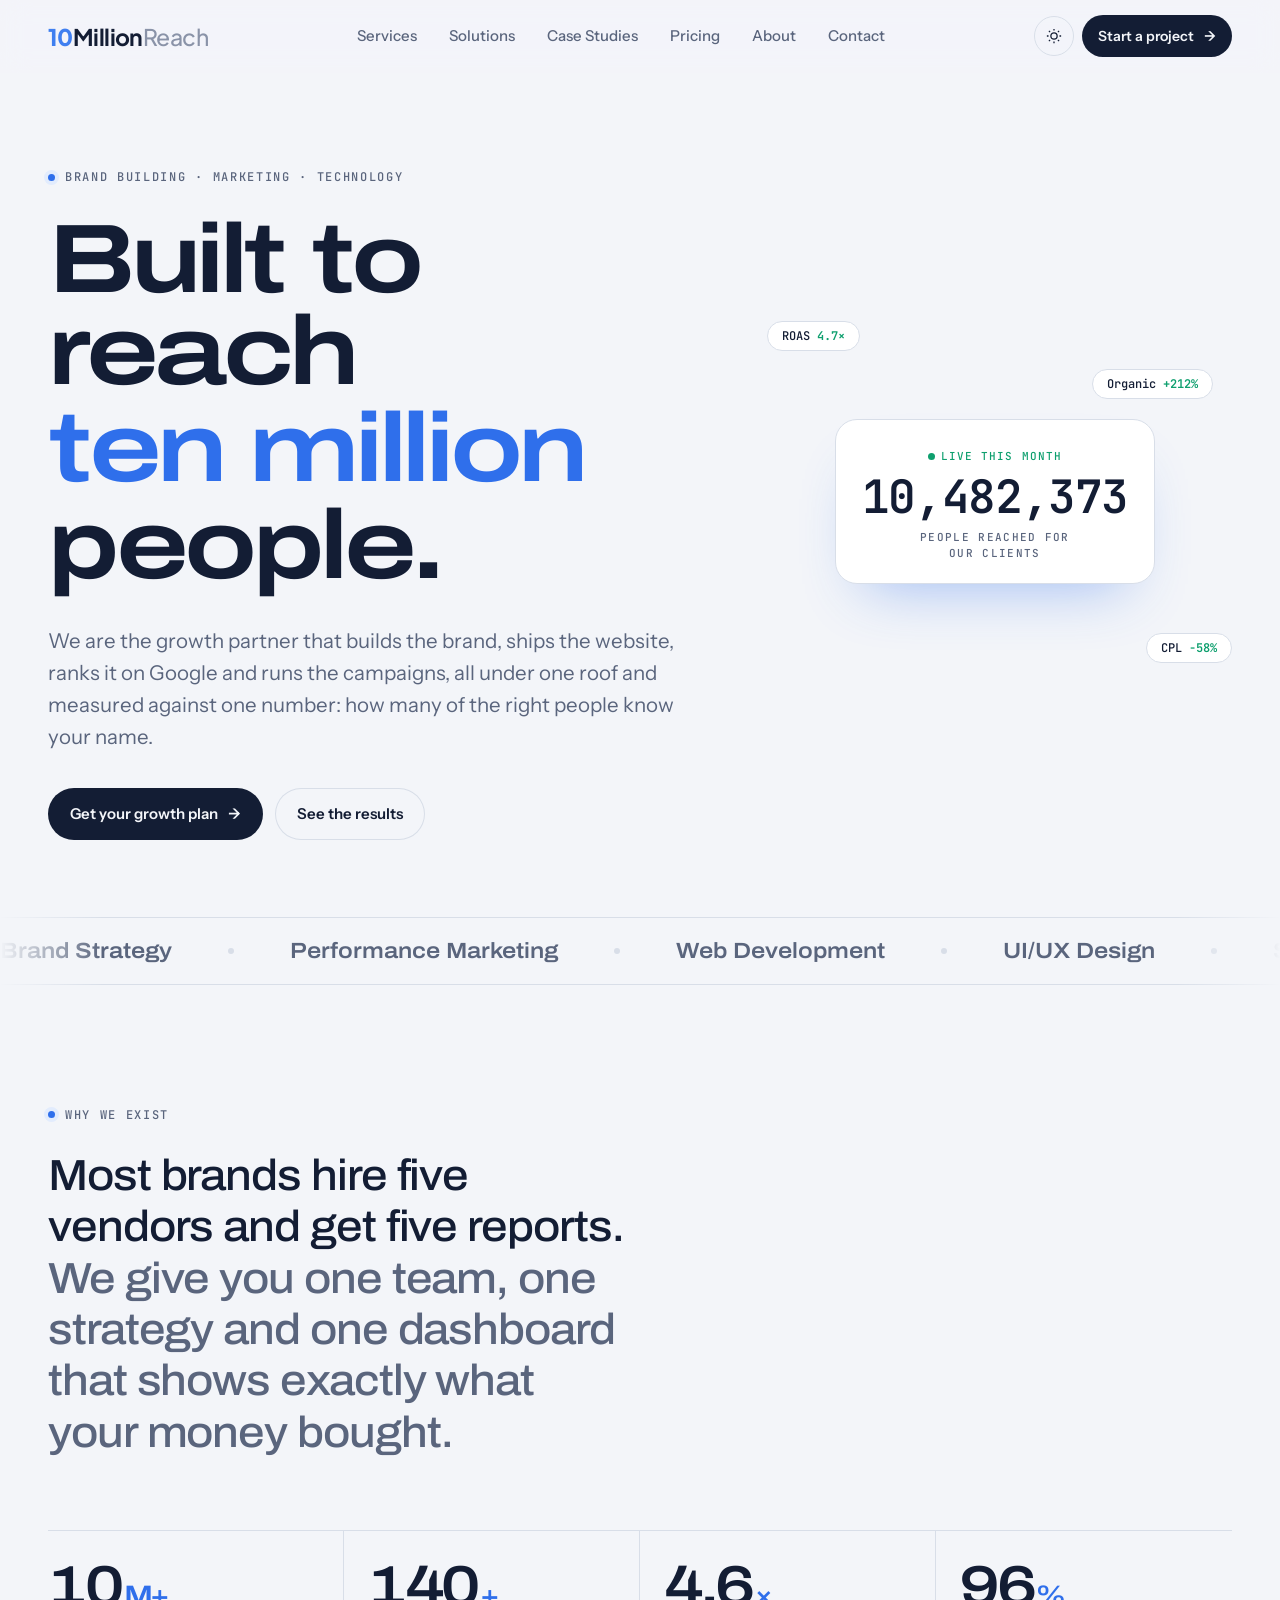
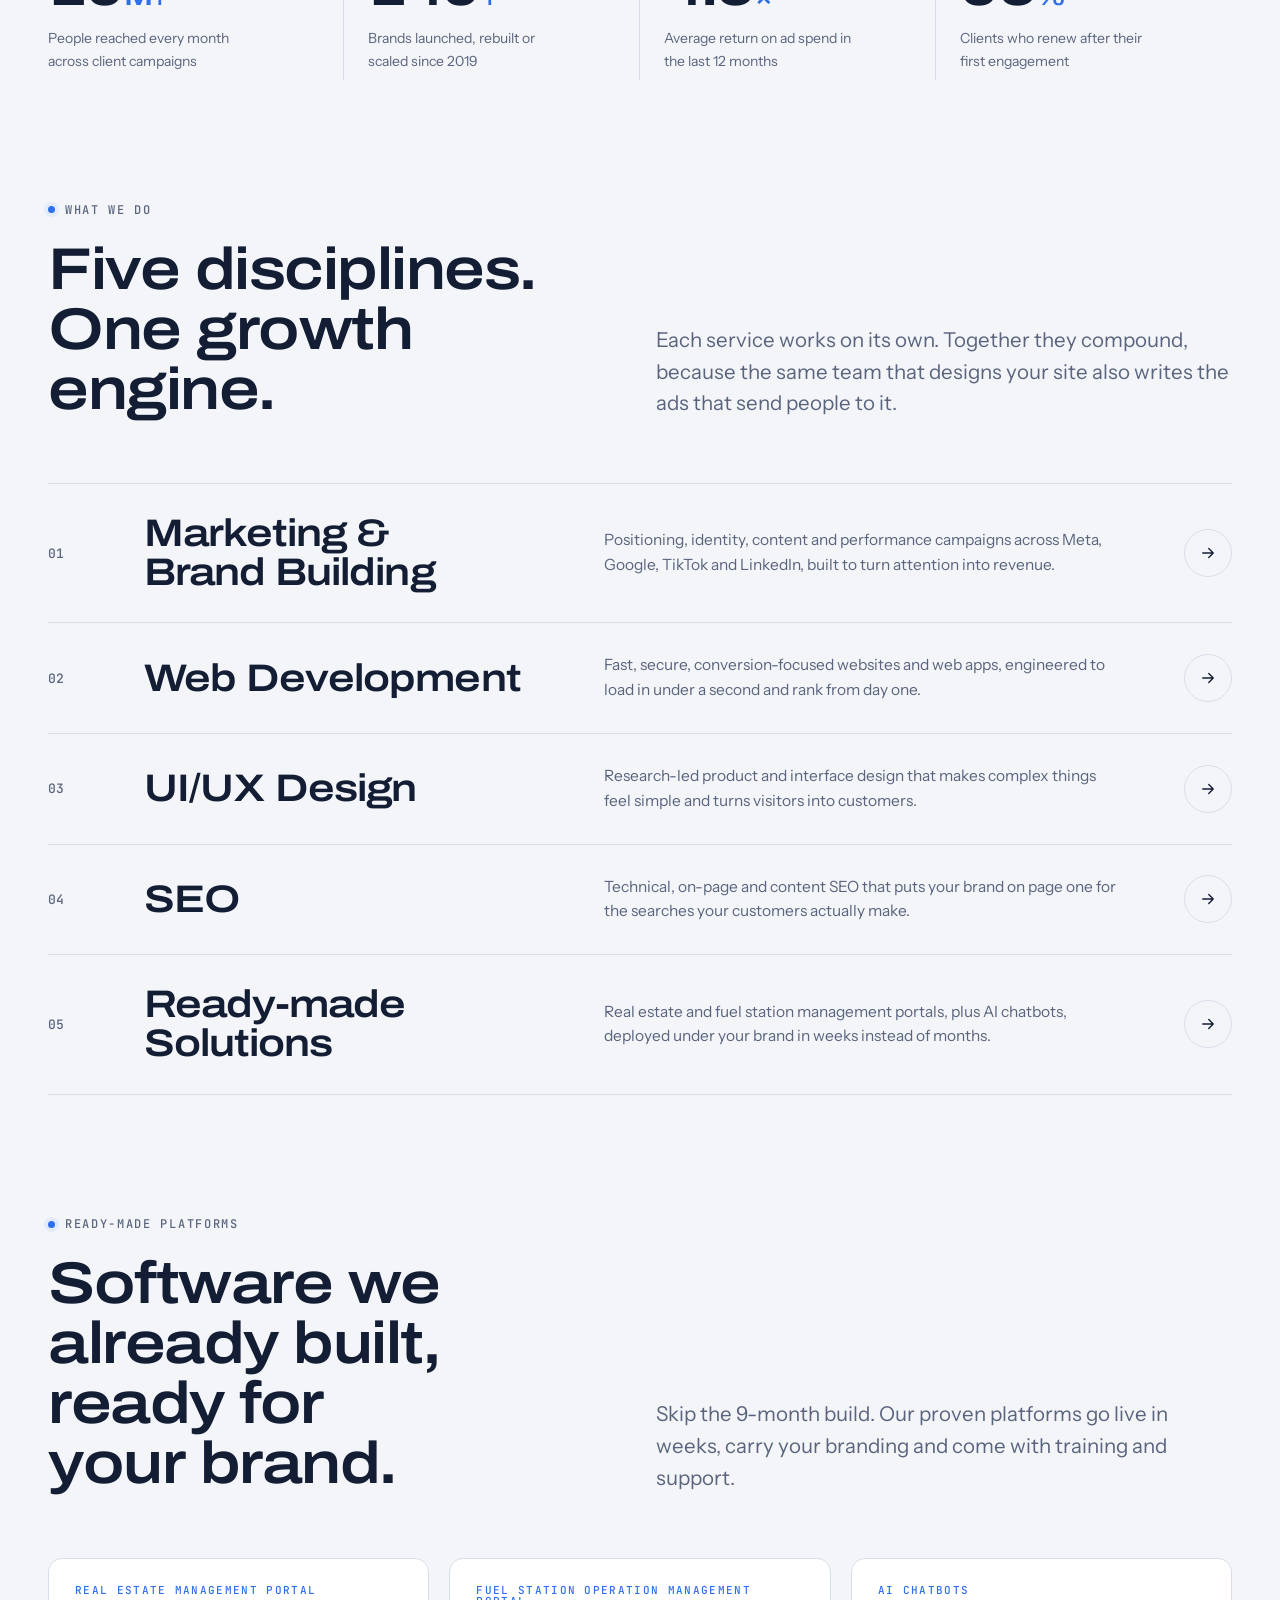
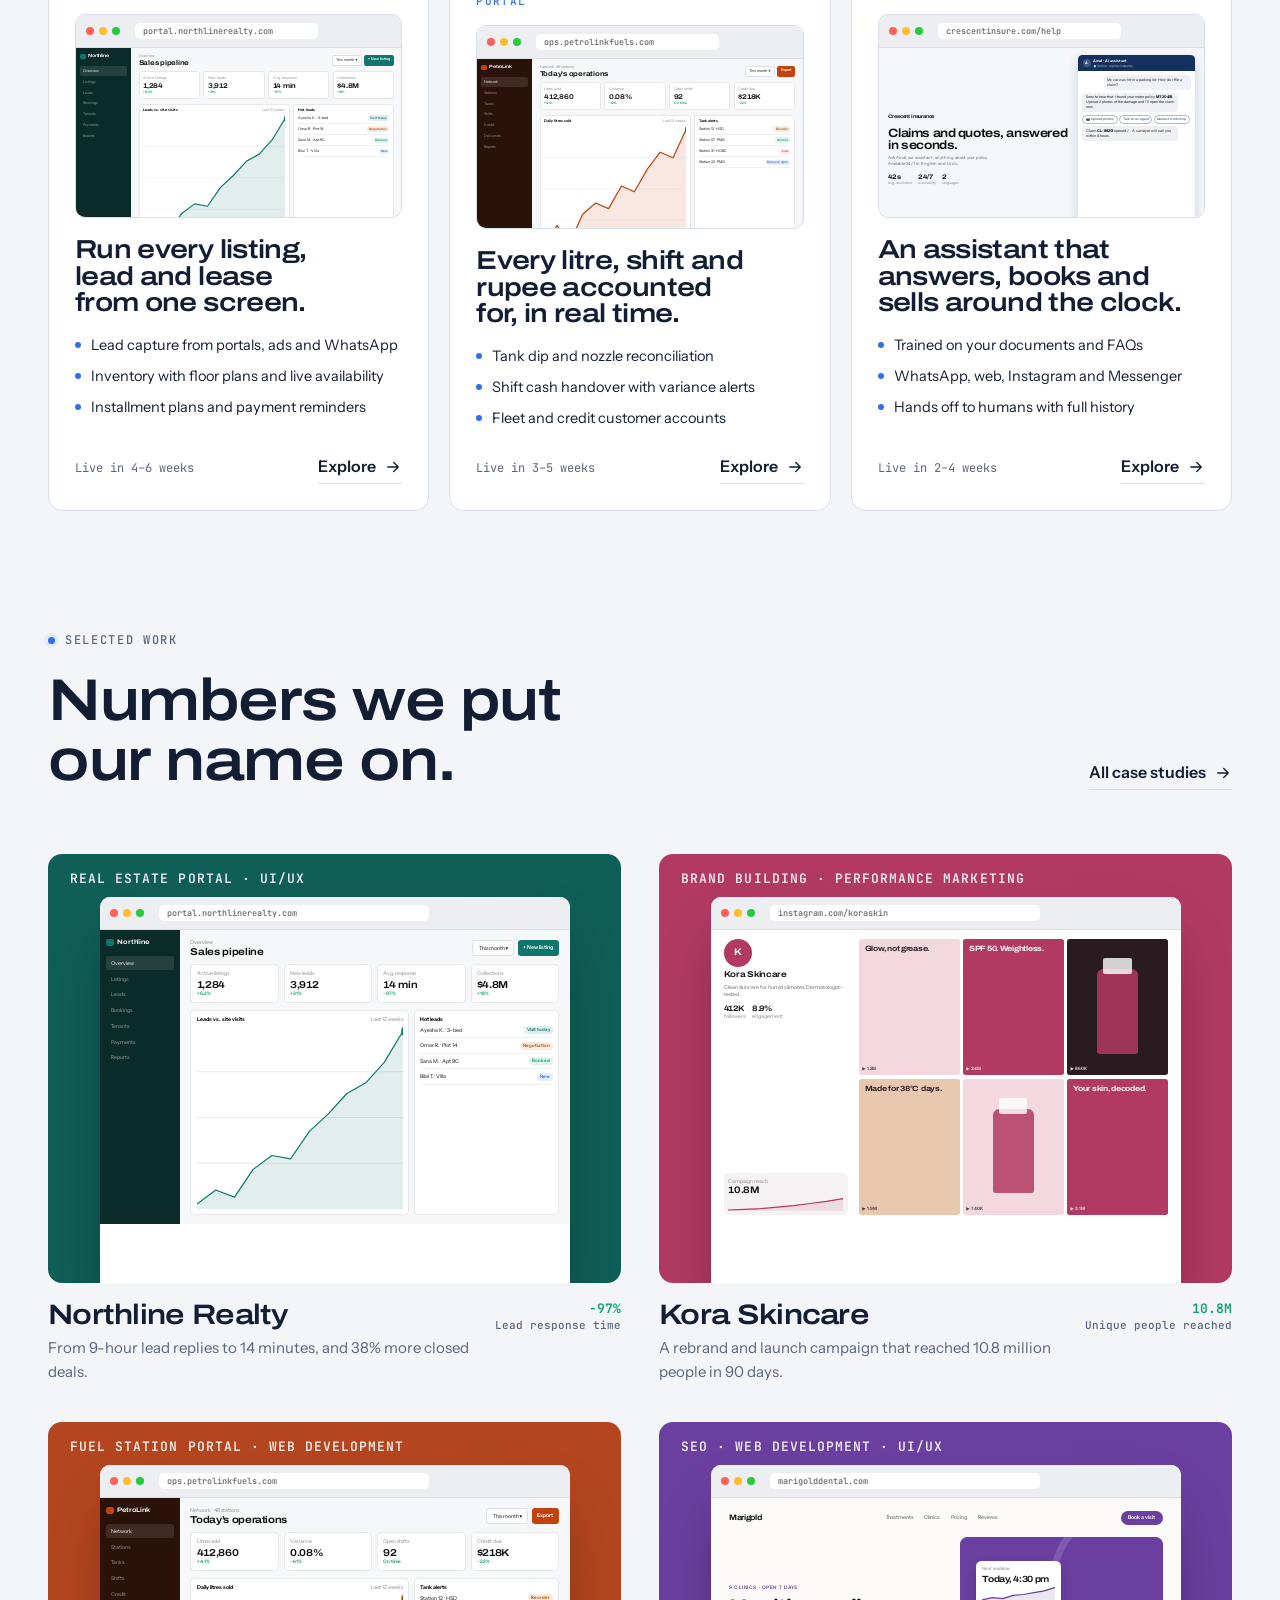
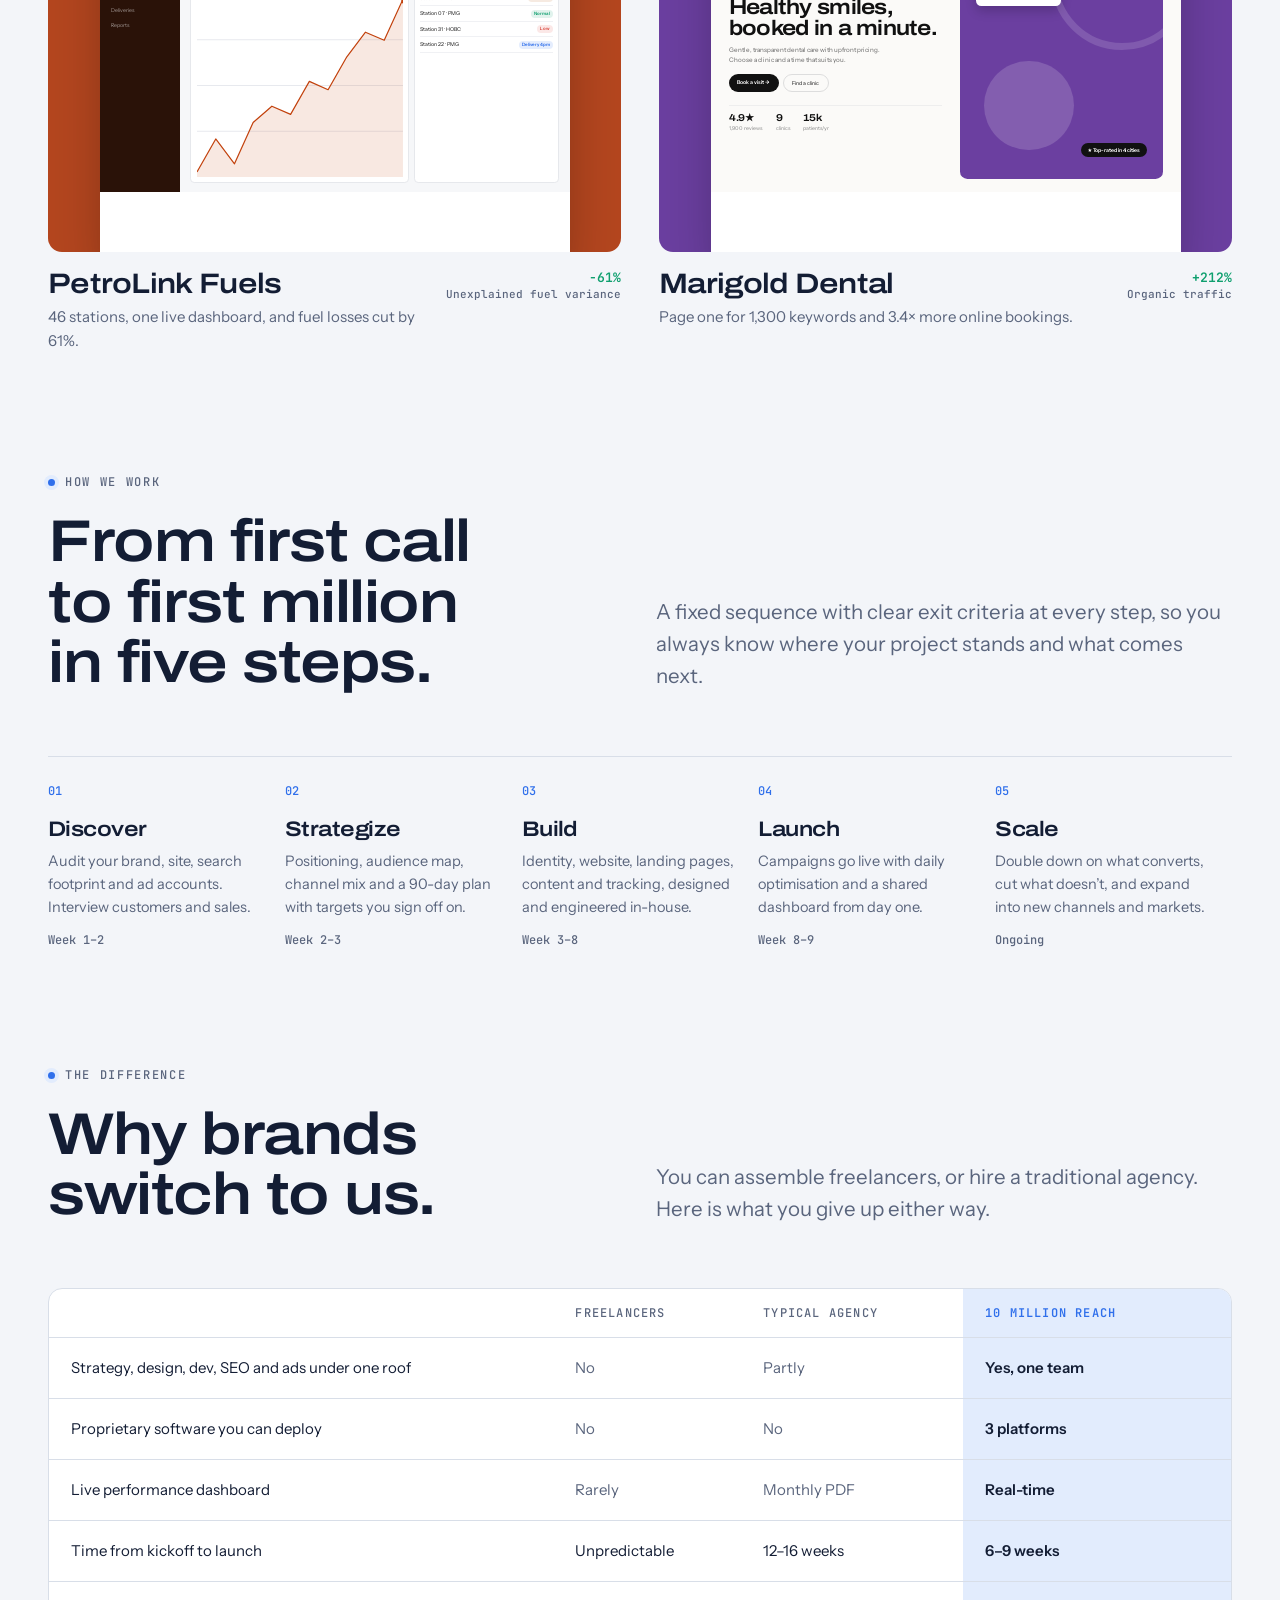
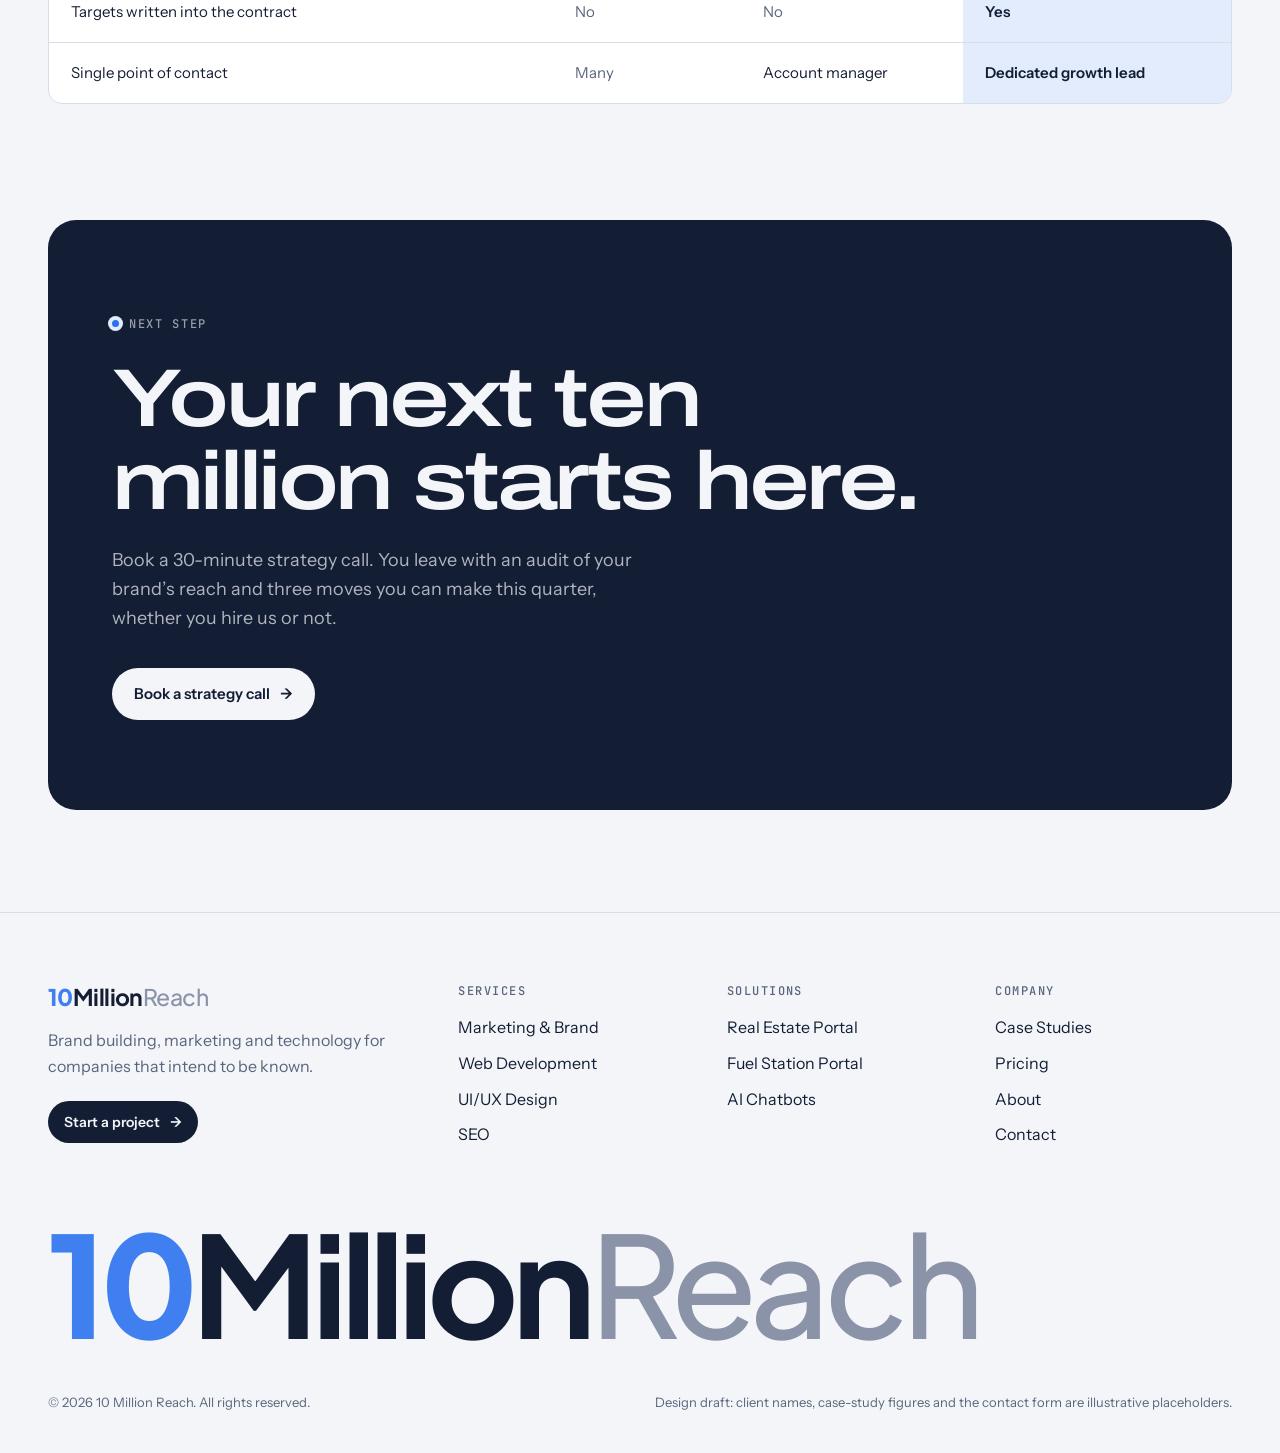
==== index.html @ 7406116f "Import 10 Million Reach website" ====
<!doctype html>
<html lang="en">
<head>
<meta charset="utf-8">
<meta name="viewport" content="width=device-width, initial-scale=1, viewport-fit=cover">
<title>10 Million Reach | Brand Building, Marketing, Web Development & SEO</title>
<meta name="description" content="10 Million Reach builds brands, websites and marketing that reach millions. Marketing, web development, UI/UX, SEO, AI chatbots and ready-made portals for real estate and fuel stations.">
<meta name="theme-color" content="#131D34">
<link rel="canonical" href="https://10millionreach.com/">
<link rel="icon" href="assets/img/favicon.svg" type="image/svg+xml">
<link rel="apple-touch-icon" href="assets/img/apple-touch-icon.png">
<meta property="og:type" content="website">
<meta property="og:site_name" content="10 Million Reach">
<meta property="og:title" content="10 Million Reach | Built to reach ten million people">
<meta property="og:description" content="One team for your brand, website, SEO and marketing. Plans from $0 upfront.">
<meta property="og:url" content="https://10millionreach.com/">
<meta property="og:image" content="https://10millionreach.com/assets/img/og-image.png">
<meta name="twitter:card" content="summary_large_image">
<link rel="preconnect" href="https://fonts.googleapis.com">
<link rel="preconnect" href="https://fonts.gstatic.com" crossorigin>
<link rel="stylesheet" href="https://fonts.googleapis.com/css2?family=Archivo:wdth,wght@62..125,300..900&family=Instrument+Sans:wght@400;500;600&family=JetBrains+Mono:wght@400;500&family=Plus+Jakarta+Sans:wght@500;600;700;800&display=swap">
<link rel="stylesheet" href="assets/css/styles.css">
</head>
<body>
<svg width="0" height="0" style="position:absolute" aria-hidden="true">
  <symbol id="arr" viewBox="0 0 24 24"><path d="M5 12h14M13 6l6 6-6 6" fill="none" stroke="currentColor" stroke-width="1.8" stroke-linecap="round" stroke-linejoin="round"/></symbol>
  <symbol id="chk" viewBox="0 0 24 24"><circle cx="12" cy="12" r="10" fill="none" stroke="currentColor" stroke-width="1.6"/><path d="M7.5 12.5l3 3 6-6.5" fill="none" stroke="currentColor" stroke-width="1.8" stroke-linecap="round" stroke-linejoin="round"/></symbol>
</svg>

<header class="hdr" id="hdr">
  <div class="wrap">
    <a href="#home" class="logo" aria-label="10 Million Reach, home"><span class="wm"><span class="a">10</span><span class="b">Million</span><span class="c">Reach</span></span></a>
    <nav class="nav" aria-label="Primary">
      <a href="#services" data-nav="services">Services</a>
      <a href="#solutions" data-nav="solutions">Solutions</a>
      <a href="#work" data-nav="work">Case Studies</a>
      <a href="#pricing" data-nav="pricing">Pricing</a>
      <a href="#about" data-nav="about">About</a>
      <a href="#contact" data-nav="contact">Contact</a>
    </nav>
    <div class="hdr-cta">
      <button class="icon-btn" id="themeBtn" aria-label="Toggle colour theme">
        <svg viewBox="0 0 24 24" fill="none" stroke="currentColor" stroke-width="1.7"><circle cx="12" cy="12" r="4.2"/><path d="M12 2.5v2.2M12 19.3v2.2M2.5 12h2.2M19.3 12h2.2M5.2 5.2l1.6 1.6M17.2 17.2l1.6 1.6M5.2 18.8l1.6-1.6M17.2 6.8l1.6-1.6"/></svg>
      </button>
      <a href="#contact" class="btn sm">Start a project <span class="arr">→</span></a>
      <button class="icon-btn burger" id="burger" aria-label="Open menu" aria-expanded="false">
        <svg viewBox="0 0 24 24" fill="none" stroke="currentColor" stroke-width="1.8" stroke-linecap="round"><path d="M4 8h16M4 16h16"/></svg>
      </button>
    </div>
  </div>
</header>

<div class="mnav" id="mnav">
  <a href="#home">Home <span>00</span></a>
  <a href="#services">Services <span>01</span></a>
  <a href="#solutions">Solutions <span>02</span></a>
  <a href="#work">Case Studies <span>03</span></a>
  <a href="#pricing">Pricing <span>04</span></a>
  <a href="#about">About <span>05</span></a>
  <a href="#contact">Contact <span>06</span></a>
</div>

<div class="cursor" id="cursor" aria-hidden="true">View case</div>

<main id="app">

<!-- ================= HOME ================= -->
<div class="view" data-view="home">
  <div class="hero wrap">
    <div class="hero-grid">
      <div>
        <span class="eyebrow">Brand building · Marketing · Technology</span>
        <h1 style="margin-top:26px">
          <span class="line"><span>Built to reach</span></span>
          <span class="line"><span><em>ten million</em></span></span>
          <span class="line"><span>people.</span></span>
        </h1>
        <p class="lead">We are the growth partner that builds the brand, ships the website, ranks it on Google and runs the campaigns, all under one roof and measured against one number: how many of the right people know your name.</p>
        <div class="hero-actions">
          <a href="#contact" class="btn">Get your growth plan <span class="arr">→</span></a>
          <a href="#work" class="btn ghost">See the results</a>
        </div>
      </div>
      <div class="meter" aria-label="Live reach counter">
        <canvas id="rings"></canvas>
        <div class="chip-float c1">ROAS <b>4.7×</b></div>
        <div class="chip-float c3">Organic <b>+212%</b></div>
        <div class="chip-float c2">CPL <b>−58%</b></div>
        <div class="meter-core">
          <div class="live"><i></i> Live this month</div>
          <div class="n" id="reachNum">0</div>
          <div class="l">People reached for<br>our clients</div>
        </div>
      </div>
    </div>
  </div>

  <div class="marquee" aria-hidden="true"><div class="track" id="marq"></div></div>

  <section class="wrap">
    <span class="eyebrow">Why we exist</span>
    <p class="statement rv" style="margin-top:24px">Most brands hire five vendors and get five reports. <span class="dim">We give you one team, one strategy and one dashboard that shows exactly what your money bought.</span></p>
    <div class="stats rv">
      <div class="stat"><div class="v tnum"><span data-count="10" data-suffix="">0</span><small>M+</small></div><div class="k">People reached every month across client campaigns</div></div>
      <div class="stat"><div class="v tnum"><span data-count="140">0</span><small>+</small></div><div class="k">Brands launched, rebuilt or scaled since 2019</div></div>
      <div class="stat"><div class="v tnum"><span data-count="4.6" data-dec="1">0</span><small>×</small></div><div class="k">Average return on ad spend in the last 12 months</div></div>
      <div class="stat"><div class="v tnum"><span data-count="96">0</span><small>%</small></div><div class="k">Clients who renew after their first engagement</div></div>
    </div>
  </section>

  <section class="wrap" style="padding-top:0">
    <div class="sec-head">
      <div><span class="eyebrow">What we do</span><h2 style="margin-top:18px">Five disciplines. One growth engine.</h2></div>
      <p class="lead">Each service works on its own. Together they compound, because the same team that designs your site also writes the ads that send people to it.</p>
    </div>
    <div class="svc-list" id="svcList"></div>
  </section>

  <section class="wrap" style="padding-top:0">
    <div class="sec-head">
      <div><span class="eyebrow">Ready-made platforms</span><h2 style="margin-top:18px">Software we already built, ready for your brand.</h2></div>
      <p class="lead">Skip the 9-month build. Our proven platforms go live in weeks, carry your branding and come with training and support.</p>
    </div>
    <div class="prod-grid" id="prodGrid"></div>
  </section>

  <section class="wrap" style="padding-top:0">
    <div class="sec-head">
      <div><span class="eyebrow">Selected work</span><h2 style="margin-top:18px">Numbers we put our name on.</h2></div>
      <a href="#work" class="link-arrow" style="justify-self:end">All case studies <svg width="18" height="18"><use href="#arr"/></svg></a>
    </div>
    <div class="case-grid" id="homeCases"></div>
  </section>

  <section class="wrap" style="padding-top:0">
    <div class="sec-head">
      <div><span class="eyebrow">How we work</span><h2 style="margin-top:18px">From first call to first million in five steps.</h2></div>
      <p class="lead">A fixed sequence with clear exit criteria at every step, so you always know where your project stands and what comes next.</p>
    </div>
    <div class="process rv">
      <div class="step"><h4>Discover</h4><p>Audit your brand, site, search footprint and ad accounts. Interview customers and sales.</p><span class="wk">Week 1–2</span></div>
      <div class="step"><h4>Strategize</h4><p>Positioning, audience map, channel mix and a 90-day plan with targets you sign off on.</p><span class="wk">Week 2–3</span></div>
      <div class="step"><h4>Build</h4><p>Identity, website, landing pages, content and tracking, designed and engineered in-house.</p><span class="wk">Week 3–8</span></div>
      <div class="step"><h4>Launch</h4><p>Campaigns go live with daily optimisation and a shared dashboard from day one.</p><span class="wk">Week 8–9</span></div>
      <div class="step"><h4>Scale</h4><p>Double down on what converts, cut what doesn’t, and expand into new channels and markets.</p><span class="wk">Ongoing</span></div>
    </div>
  </section>

  <section class="wrap" style="padding-top:0">
    <div class="sec-head">
      <div><span class="eyebrow">The difference</span><h2 style="margin-top:18px">Why brands switch to us.</h2></div>
      <p class="lead">You can assemble freelancers, or hire a traditional agency. Here is what you give up either way.</p>
    </div>
    <div class="cmp-wrap rv">
      <table class="cmp">
        <thead><tr><th></th><th>Freelancers</th><th>Typical agency</th><th class="us">10 Million Reach</th></tr></thead>
        <tbody>
          <tr><td>Strategy, design, dev, SEO and ads under one roof</td><td><span class="n">No</span></td><td><span class="n">Partly</span></td><td class="us">Yes, one team</td></tr>
          <tr><td>Proprietary software you can deploy</td><td><span class="n">No</span></td><td><span class="n">No</span></td><td class="us">3 platforms</td></tr>
          <tr><td>Live performance dashboard</td><td><span class="n">Rarely</span></td><td><span class="n">Monthly PDF</span></td><td class="us">Real-time</td></tr>
          <tr><td>Time from kickoff to launch</td><td>Unpredictable</td><td>12–16 weeks</td><td class="us">6–9 weeks</td></tr>
          <tr><td>Targets written into the contract</td><td><span class="n">No</span></td><td><span class="n">No</span></td><td class="us">Yes</td></tr>
          <tr><td>Single point of contact</td><td><span class="n">Many</span></td><td>Account manager</td><td class="us">Dedicated growth lead</td></tr>
        </tbody>
      </table>
    </div>
  </section>

  <div class="wrap"><div class="cta rv"><canvas class="cta-rings"></canvas>
    <span class="eyebrow" style="color:color-mix(in srgb,var(--paper) 60%,transparent)">Next step</span>
    <h2 style="margin-top:22px">Your next ten million starts here.</h2>
    <p>Book a 30-minute strategy call. You leave with an audit of your brand’s reach and three moves you can make this quarter, whether you hire us or not.</p>
    <a href="#contact" class="btn">Book a strategy call <span class="arr">→</span></a>
  </div></div>
</div>

<!-- ================= SERVICES ================= -->
<div class="view" data-view="services" hidden>
  <div class="page-head wrap">
    <span class="eyebrow">Services</span>
    <h1>Everything your brand needs to be seen, chosen and remembered.</h1>
    <p class="lead">Marketing, web development, UI/UX design and SEO, delivered by one senior team that shares a single plan and a single dashboard.</p>
  </div>
  <div class="wrap" id="svcBlocks"></div>
  <section class="wrap">
    <div class="sec-head"><div><span class="eyebrow">Questions</span><h2 style="margin-top:18px">Before you ask.</h2></div></div>
    <div class="faq">
      <details><summary>How quickly will we see results? <i></i></summary><p>Paid campaigns show measurable movement within the first two weeks. SEO compounds over three to six months. Every engagement starts with a 90-day plan and the targets you should hold us to.</p></details>
      <details><summary>Do we have to buy every service? <i></i></summary><p>No. Most clients start with one discipline, usually a website rebuild or a campaign, and add more once they see the numbers. Pricing is modular.</p></details>
      <details><summary>Who owns the website, content and ad accounts? <i></i></summary><p>You do. Code, designs, content, domains and ad accounts are registered to your business from day one. We work inside them with your permission.</p></details>
      <details><summary>How do you report on performance? <i></i></summary><p>You get a live dashboard covering reach, traffic, leads, sales and spend, plus a fortnightly call with your growth lead to review what changed and why.</p></details>
      <details><summary>Can you work with our in-house team? <i></i></summary><p>Yes. We regularly plug into internal marketing and IT teams, share our playbooks and train your staff so the knowledge stays in your business.</p></details>
    </div>
  </section>
  <div class="wrap"><div class="cta"><canvas class="cta-rings"></canvas><h2>Pick a service. Or all five.</h2><p>Tell us where you want to be in twelve months and we will show you the shortest route.</p><a href="#contact" class="btn">Talk to a strategist <span class="arr">→</span></a></div></div>
</div>

<!-- ================= SOLUTIONS ================= -->
<div class="view" data-view="solutions" hidden>
  <div class="page-head wrap">
    <span class="eyebrow">Solutions</span>
    <h1>Proven software, launched under your brand in weeks.</h1>
    <p class="lead">We built these platforms for our own clients, refined them across dozens of deployments, and now license them with setup, branding, training and support included.</p>
  </div>
  <div class="wrap" id="solBlocks"></div>
</div>

<!-- ================= WORK ================= -->
<div class="view" data-view="work" hidden>
  <div class="page-head wrap">
    <span class="eyebrow">Case studies</span>
    <h1>The work, the numbers and how we got there.</h1>
    <p class="lead">A case for every industry we serve. Each one covers the business, the problem, our approach, what we delivered, the social media we manage, the leads we generate and the measured results.</p>
  </div>
  <div class="wrap">
    <div class="filters" id="filters" role="toolbar" aria-label="Filter case studies"></div>
    <div class="case-grid" id="allCases"></div>
    <p class="muted" id="noCases" hidden style="padding:24px 0">No case studies match both filters yet. Try another industry or service.</p>
  </div>
</div>

<!-- ================= CASE DETAIL ================= -->
<div class="view" data-view="case" hidden><div id="caseDetail"></div></div>

<!-- ================= PRICING ================= -->
<div class="view" data-view="pricing" hidden>
  <div class="page-head wrap">
    <span class="eyebrow">Pricing</span>
    <h1>One monthly fee. Or pay per service.</h1>
    <p class="lead">Get your website, marketing and updates for one low monthly subscription with nothing to pay upfront, or pick individual services. No hidden fees either way.</p>
  </div>
  <div class="wrap pz-top">
    <div class="pz-mode" role="tablist" aria-label="How you want to pay">
      <button type="button" role="tab" data-mode="sub" class="on" aria-selected="true">All-in subscription <em>$0 upfront</em></button>
      <button type="button" role="tab" data-mode="buy" aria-selected="false">Pay per service</button>
    </div>
    <div class="pz-ind">
      <label for="pz-ind">My business is in</label>
      <div class="selectw"><select id="pz-ind"></select></div>
    </div>
  </div>
  <div class="wrap" id="pz-subwrap">
    <div class="plans" id="pz-plans" role="radiogroup" aria-label="Subscription plans"></div>
    <div class="sub-detail">
      <div><h3 class="sub-h">Subscription vs. paying per service</h3><div class="cmp-wrap" id="pz-cmp"></div></div>
      <div class="sub-notes">
        <h3 class="sub-h">How the subscription works</h3>
        <div class="sn"><b>We build everything, you pay monthly</b><p>Website, setup and launch are included. Your first payment starts when we begin work.</p></div>
        <div class="sn"><b>12-month minimum</b><p>After that it runs month to month. Leave any time with 30 days’ notice.</p></div>
        <div class="sn"><b>You own it</b><p>Your website and content become yours after 24 months, or straight away by paying off the remaining build cost.</p></div>
        <div class="sn"><b>Pause when you need to</b><p>Take one month off per year, with your website kept online.</p></div>
        <div class="sn"><b>Proof every month</b><p>A short results report shows what changed and what we are doing next.</p></div>
        <p class="muted" style="font-size:12.5px">Summary only. Full terms are set out in your agreement.</p>
      </div>
    </div>
  </div>
  <div class="wrap pz-grid" id="pz-buywrap" hidden>
    <div style="min-width:0">
      <p class="pz-hint" id="pz-hint"></p>
      <div id="pz-groups"></div>
    </div>
    <aside class="sum" id="pz-sum" aria-live="polite"></aside>
  </div>

  <section class="wrap" id="pz-pv-sec" style="padding-top:clamp(56px,7vw,104px);padding-bottom:0">
    <div class="pv-head">
      <div><span class="eyebrow">Preview</span><h2 class="pz-h2" style="margin-bottom:0">See it for your business.</h2></div>
      <div class="numf pv-name"><label for="pz-pv-name">Try it with your business name</label><div class="in"><input id="pz-pv-name" maxlength="40" autocomplete="organization"></div></div>
    </div>
    <div class="pv-tabs" id="pz-pv-tabs" role="tablist" aria-label="Service previews"></div>
    <p class="pv-note" id="pz-pv-note"></p>
    <div class="pv-stage" id="pz-pv-stage"><div class="pv" id="pz-pv"></div></div>
    <p class="muted" style="font-size:13px;margin-top:12px">Concept preview for illustration. Your real designs are created with you after our discovery workshop.</p>
  </section>

  <section class="wrap" id="pz-roi-sec" style="padding-top:clamp(48px,6vw,88px)">
    <span class="eyebrow">Your return</span>
    <h2 class="pz-h2" id="pz-roi-h">Tick a service to see your expected return.</h2>
    <div class="roi-kpis" id="pz-kpis"></div>
    <details class="assume">
      <summary>Adjust the numbers behind this estimate</summary>
      <div class="assume-grid">
        <div class="numf"><label for="pz-v" id="pz-vl">Average customer value</label><div class="in"><span>$</span><input id="pz-v" type="number" min="1" inputmode="decimal"></div></div>
        <div class="numf"><label for="pz-b" id="pz-bl">Customers per month today</label><div class="in"><input id="pz-b" type="number" min="1" inputmode="numeric"></div></div>
        <div class="numf"><label for="pz-m">Profit margin</label><div class="in"><input id="pz-m" type="number" min="1" max="95"><span>%</span></div></div>
        <div class="numf"><label for="pz-ad">Monthly ad budget (if ads selected)</label><div class="in"><span>$</span><input id="pz-ad" type="number" min="0" step="100"></div></div>
      </div>
      <p class="muted" style="font-size:13px;margin-top:14px">Estimates use typical results for your industry and count profit, not revenue, against everything you pay, including ad budget. Actual results vary.</p>
    </details>
  </section>

  <section class="wrap" style="padding-top:0">
    <span class="eyebrow">Milestones</span>
    <h2 class="pz-h2">What happens, and when.</h2>
    <div class="ms" id="pz-ms"></div>
  </section>

  <div class="wrap"><div class="cta"><canvas class="cta-rings"></canvas><h2>Happy with your plan?</h2><p>Send it to us. A growth lead will review it with you and confirm a start date.</p><button type="button" class="btn" data-sendplan>Send my plan <span class="arr">→</span></button></div></div>
  <div class="pz-bar" id="pz-bar" hidden><div><b id="pz-bar-t"></b><span id="pz-bar-s"></span></div><a href="#pricing" class="btn sm" id="pz-bar-go">View total</a></div>
</div>

<!-- ================= ABOUT ================= -->
<div class="view" data-view="about" hidden>
  <div class="page-head wrap">
    <span class="eyebrow">About</span>
    <h1>We named the company after the goal.</h1>
    <p class="lead">10 Million Reach started with a simple promise to our first client: get your brand in front of ten million people. We hit it in seven months. Every engagement since has been measured the same way, by the reach and revenue we create.</p>
  </div>
  <section class="wrap" style="padding-top:24px">
    <div class="stats" style="margin-top:0">
      <div class="stat"><div class="v tnum">2019</div><div class="k">Founded with a single client and a single target</div></div>
      <div class="stat"><div class="v tnum"><span data-count="64">0</span></div><div class="k">Strategists, designers, engineers and media buyers</div></div>
      <div class="stat"><div class="v tnum"><span data-count="11">0</span></div><div class="k">Countries where our clients sell</div></div>
      <div class="stat"><div class="v tnum"><span data-count="3">0</span></div><div class="k">In-house software platforms in production</div></div>
    </div>
  </section>
  <section class="wrap" style="padding-top:0">
    <div class="sec-head"><div><span class="eyebrow">Principles</span><h2 style="margin-top:18px">What we will always do.</h2></div></div>
    <div class="princ rv">
      <div class="pr"><h3>Measure everything</h3><p>If it cannot be tracked, we don’t sell it. Every deliverable is tied to a metric you can see in your dashboard.</p></div>
      <div class="pr"><h3>Senior people only</h3><p>The strategist who pitches you runs your account. No bait-and-switch to a junior team after the contract is signed.</p></div>
      <div class="pr"><h3>Build to own</h3><p>You own the code, the content and the accounts. We earn renewals with results, not with lock-in.</p></div>
    </div>
  </section>
  <section class="wrap" style="padding-top:0">
    <div class="sec-head"><div><span class="eyebrow">The team</span><h2 style="margin-top:18px">Four studios, one floor.</h2></div><p class="lead">Every project draws on all four studios, coordinated by a single growth lead.</p></div>
    <div class="teams rv">
      <div class="team"><b>14</b><h4>Brand &amp; Strategy</h4><p>Positioning, research, messaging and campaign planning.</p></div>
      <div class="team"><b>16</b><h4>Design</h4><p>Identity, UI/UX, motion and content production.</p></div>
      <div class="team"><b>22</b><h4>Engineering</h4><p>Web, mobile, platforms, AI and data infrastructure.</p></div>
      <div class="team"><b>12</b><h4>Growth &amp; Media</h4><p>SEO, paid social, search ads and conversion testing.</p></div>
    </div>
  </section>
  <div class="wrap"><div class="cta"><canvas class="cta-rings"></canvas><h2>Join the brands that grew with us.</h2><a href="#contact" class="btn">Start a conversation <span class="arr">→</span></a></div></div>
</div>

<!-- ================= CONTACT ================= -->
<div class="view" data-view="contact" hidden>
  <div class="page-head wrap">
    <span class="eyebrow">Contact</span>
    <h1>Tell us where you want to be.</h1>
    <p class="lead">Share a few details and a growth lead will reply within one business day with next steps and a time for your strategy call.</p>
  </div>
  <div class="wrap contact-grid">
    <div class="cinfo">
      <div class="item"><div class="lb">New business</div><div class="v"><span id="mail">hello@10millionreach.com</span><button class="copy" id="copyMail" type="button">Copy</button></div></div>
      <div class="item"><div class="lb">Response time</div><div class="v">Within 1 business day</div></div>
      <div class="item"><div class="lb">Working with</div><div class="v">Brands across Asia, the Middle East, Europe and North America</div></div>
      <div class="item"><div class="lb">Website</div><div class="v"><a href="https://10millionreach.com/" target="_blank" rel="noopener" class="link-arrow">10millionreach.com <svg width="16" height="16"><use href="#arr"/></svg></a></div></div>
    </div>
    <form class="cform" id="cform" novalidate>
      <div id="formBody" style="display:grid;gap:22px">
        <div class="two">
          <div class="fld"><label for="f-name">Your name</label><input id="f-name" name="name" autocomplete="name" required></div>
          <div class="fld"><label for="f-email">Work email</label><input id="f-email" name="email" type="email" autocomplete="email" required></div>
        </div>
        <div class="two">
          <div class="fld"><label for="f-co">Company</label><input id="f-co" name="company" autocomplete="organization"></div>
          <div class="fld"><label for="f-web">Website</label><input id="f-web" name="website" placeholder="yourbrand.com"></div>
        </div>
        <div class="fld"><span class="lb">What do you need?</span>
          <div class="chips" id="needChips"></div>
        </div>
        <div class="fld"><span class="lb">Monthly budget (USD)</span>
          <div class="chips" id="budgetChips"></div>
        </div>
        <div class="fld"><label for="f-msg">Goals and timeline</label><textarea id="f-msg" name="msg" placeholder="We want to launch in Q1 and double inbound leads by June."></textarea></div>
        <div style="display:flex;justify-content:space-between;align-items:center;gap:16px;flex-wrap:wrap">
          <span class="err" id="ferr" role="alert"></span>
          <button class="btn" type="submit">Send brief <span class="arr">→</span></button>
        </div>
      </div>
      <div class="done" id="formDone" hidden>
        <span class="eyebrow">Brief received</span>
        <h3 id="doneTitle">Thank you.</h3>
        <p class="muted" id="doneText"></p>
        <div><button class="btn ghost sm" type="button" id="formReset">Send another brief</button></div>
      </div>
    </form>
  </div>
</div>

</main>

<footer>
  <div class="wrap">
    <div class="foot-grid">
      <div>
        <a href="#home" class="logo" style="font-size:23px" aria-label="10 Million Reach, home"><span class="wm"><span class="a">10</span><span class="b">Million</span><span class="c">Reach</span></span></a>
        <p class="muted" style="margin-top:14px;max-width:34ch">Brand building, marketing and technology for companies that intend to be known.</p>
        <a href="#contact" class="btn sm" style="margin-top:22px">Start a project <span class="arr">→</span></a>
      </div>
      <div><h5>Services</h5><ul><li><a href="#services">Marketing &amp; Brand</a></li><li><a href="#services">Web Development</a></li><li><a href="#services">UI/UX Design</a></li><li><a href="#services">SEO</a></li></ul></div>
      <div><h5>Solutions</h5><ul><li><a href="#solutions">Real Estate Portal</a></li><li><a href="#solutions">Fuel Station Portal</a></li><li><a href="#solutions">AI Chatbots</a></li></ul></div>
      <div><h5>Company</h5><ul><li><a href="#work">Case Studies</a></li><li><a href="#pricing">Pricing</a></li><li><a href="#about">About</a></li><li><a href="#contact">Contact</a></li></ul></div>
    </div>
    <div class="foot-big wm" aria-hidden="true"><span class="a">10</span><span class="b">Million</span><span class="c">Reach</span></div>
    <div class="foot-legal"><span>© 2026 10 Million Reach. All rights reserved.</span><span>Design draft: client names, case-study figures and the contact form are illustrative placeholders.</span></div>
  </div>
</footer>
<script src="assets/js/main.js"></script>
</body>
</html>
---- assets/css/styles.css ----
/* 10 Million Reach — site styles */
:root{box-sizing:border-box;padding-top:env(safe-area-inset-top,0px);padding-bottom:env(safe-area-inset-bottom,0px)}
html{scroll-padding-top:calc(80px + env(safe-area-inset-top,0px))}
body{margin:0;padding:0}
img{max-width:100%}
[hidden]{display:none!important}
/* Layout: wide-set grotesk headlines on a cool paper ground; one cobalt "reach" accent; concentric-ring motif = signal spreading outward. Single-page app with hash-routed views. */
:root{
  --paper:#F3F5F9; --surface:#FFFFFF; --sunk:#E8ECF3; --ink:#131D34; --muted:#5A657D; --line:#D8DEE8;
  --accent:#2F6FEB; --accent-ink:#FFFFFF; --accent-soft:#E2ECFD; --signal:#FFB21E;
  --logo-a:#3F7FF0; --logo-b:#131D34; --logo-c:#8A93A8; --f-logo:"Plus Jakarta Sans","Segoe UI",system-ui,sans-serif;
  --good:#0E9F6E; --bad:#D9443A;
  --f-display:"Archivo","Helvetica Neue",Arial,sans-serif;
  --f-body:"Instrument Sans","Segoe UI",system-ui,sans-serif;
  --f-mono:"JetBrains Mono",ui-monospace,Menlo,Consolas,monospace;
  --gut:clamp(16px,4vw,48px); --max:1280px; --r:14px;
  --ease:cubic-bezier(.2,.7,.1,1);
}
@media (prefers-color-scheme:dark){:root:not([data-theme="light"]){
  --paper:#0E1628; --surface:#131D34; --sunk:#1A2540; --ink:#EEF2F8; --muted:#9AA6BE; --line:#26324D;
  --accent:#6EA2FB; --accent-ink:#0E1628; --accent-soft:#1B2A4D; --logo-a:#6EA2FB; --logo-b:#FFFFFF; --logo-c:#A7AFC2; --signal:#FFC24D; --good:#34D399; --bad:#F87171; color-scheme:dark}}
:root[data-theme="dark"]{
  --paper:#0E1628; --surface:#131D34; --sunk:#1A2540; --ink:#EEF2F8; --muted:#9AA6BE; --line:#26324D;
  --accent:#6EA2FB; --accent-ink:#0E1628; --accent-soft:#1B2A4D; --logo-a:#6EA2FB; --logo-b:#FFFFFF; --logo-c:#A7AFC2; --signal:#FFC24D; --good:#34D399; --bad:#F87171; color-scheme:dark}

*{box-sizing:border-box}
html{scroll-behavior:smooth}
body{background:var(--paper);color:var(--ink);font:16px/1.6 var(--f-body);-webkit-font-smoothing:antialiased;overflow-x:hidden}
a{color:inherit;text-decoration:none}
button{font:inherit;color:inherit;cursor:pointer}
::selection{background:var(--accent);color:var(--accent-ink)}
:focus-visible{outline:2px solid var(--accent);outline-offset:3px;border-radius:4px}
.wrap{max-width:var(--max);margin:0 auto;padding-inline:var(--gut)}
h1,h2,h3,h4{font-family:var(--f-display);font-stretch:118%;font-weight:600;letter-spacing:-.025em;line-height:1.02;margin:0;text-wrap:balance}
p{margin:0}
.eyebrow{font:500 12px/1 var(--f-mono);letter-spacing:.14em;text-transform:uppercase;color:var(--muted);display:inline-flex;align-items:center;gap:10px}
.eyebrow::before{content:"";width:7px;height:7px;border-radius:50%;background:var(--accent);box-shadow:0 0 0 4px var(--accent-soft)}
.lead{font-size:clamp(18px,1.6vw,21px);line-height:1.55;color:var(--muted);max-width:60ch}
.mono{font-family:var(--f-mono)}
.tnum{font-variant-numeric:tabular-nums}
.muted{color:var(--muted)}

/* ---------- Header ---------- */
.hdr{position:sticky;top:env(safe-area-inset-top,0px);z-index:50;background:color-mix(in srgb,var(--paper) 82%,transparent);backdrop-filter:saturate(1.4) blur(14px);-webkit-backdrop-filter:saturate(1.4) blur(14px);border-bottom:1px solid transparent;transition:border-color .3s}
.hdr.scrolled{border-bottom-color:var(--line)}
.hdr .wrap{display:flex;align-items:center;justify-content:space-between;height:72px;gap:20px}
.logo{display:inline-flex;align-items:center;white-space:nowrap;font:700 23px/1 var(--f-logo);letter-spacing:-.025em;color:var(--logo-b)}
.wm .a{color:var(--logo-a);font-weight:800}.wm .b{color:var(--logo-b);font-weight:700}.wm .c{color:var(--logo-c);font-weight:500}
.logo .wm{transition:letter-spacing .4s var(--ease)}.logo:hover .wm{letter-spacing:-.005em}
.logo svg{width:30px;height:30px;flex:none}
.logo .ring{transform-origin:16px 16px;animation:ring 3.2s var(--ease) infinite}
.logo .ring.r2{animation-delay:1.6s}
@keyframes ring{0%{transform:scale(.4);opacity:1}100%{transform:scale(1);opacity:0}}
.nav{display:flex;align-items:center;gap:4px}
.nav a{position:relative;padding:8px 14px;font-size:15px;font-weight:500;color:var(--muted);border-radius:999px;transition:color .2s}
.nav a:hover,.nav a.on{color:var(--ink)}
.nav a::after{content:"";position:absolute;left:14px;right:14px;bottom:4px;height:1.5px;background:var(--accent);transform:scaleX(0);transform-origin:right;transition:transform .35s var(--ease)}
.nav a:hover::after,.nav a.on::after{transform:scaleX(1);transform-origin:left}
.hdr-cta{display:flex;align-items:center;gap:8px}
.icon-btn{width:40px;height:40px;border-radius:50%;border:1px solid var(--line);background:transparent;display:grid;place-items:center;transition:background .2s,border-color .2s}
.icon-btn:hover{background:var(--surface);border-color:var(--ink)}
.icon-btn svg{width:18px;height:18px}
.burger{display:none}

/* ---------- Buttons ---------- */
.btn{--bg:var(--ink);--fg:var(--paper);position:relative;display:inline-flex;align-items:center;gap:10px;padding:14px 22px;border-radius:999px;background:var(--bg);color:var(--fg);font-weight:600;font-size:15px;border:0;overflow:hidden;isolation:isolate;transition:transform .35s var(--ease)}
.btn::before{content:"";position:absolute;inset:0;background:var(--accent);transform:translateY(101%);border-radius:inherit;transition:transform .45s var(--ease);z-index:-1}
.btn:hover::before{transform:translateY(0)}
.btn:hover{color:var(--accent-ink)}
.btn .arr{display:inline-block;transition:transform .35s var(--ease)}
.btn:hover .arr{transform:translateX(4px) rotate(-45deg)}
.btn.ghost{--bg:transparent;--fg:var(--ink);box-shadow:inset 0 0 0 1px var(--line)}
.btn.sm{padding:10px 16px;font-size:14px}
.link-arrow{display:inline-flex;align-items:center;gap:8px;font-weight:600;border-bottom:1.5px solid var(--line);padding-bottom:3px;transition:border-color .3s,gap .3s}
.link-arrow:hover{border-color:var(--accent);gap:14px}

/* ---------- Views ---------- */
.view{animation:viewIn .6s var(--ease)}
@keyframes viewIn{from{opacity:.0;transform:translateY(14px)}to{opacity:1;transform:none}}
section{padding-block:clamp(64px,9vw,128px)}
.sec-head{display:grid;grid-template-columns:1fr 1fr;gap:32px;align-items:end;margin-bottom:clamp(36px,5vw,64px)}
.sec-head h2{font-size:clamp(34px,4.6vw,64px)}
.sec-head .lead{justify-self:end}
.rv{transition:transform .9s var(--ease),opacity .9s var(--ease)}
.rv.pre{transform:translateY(28px);opacity:.35}

/* ---------- Hero ---------- */
.hero{padding-block:clamp(40px,7vw,96px) clamp(48px,6vw,80px);position:relative}
.hero-grid{display:grid;grid-template-columns:1.25fr .9fr;gap:clamp(24px,4vw,64px);align-items:center}
.hero h1{font-size:clamp(46px,7.6vw,118px);font-stretch:125%;font-weight:650;letter-spacing:-.045em;line-height:.94}
.hero h1 .line{display:block;overflow:hidden;padding-bottom:.06em}
.hero h1 .line>span{display:inline-block;animation:rise 1s var(--ease) both}
.hero h1 .line:nth-child(2)>span{animation-delay:.08s}
.hero h1 .line:nth-child(3)>span{animation-delay:.16s}
@keyframes rise{from{transform:translateY(105%)}to{transform:none}}
.hero h1 em{font-style:normal;color:var(--accent)}
.hero .lead{margin-top:28px;animation:fade 1s .35s var(--ease) both}
.hero-actions{display:flex;flex-wrap:wrap;gap:12px;margin-top:36px;animation:fade 1s .45s var(--ease) both}
@keyframes fade{from{opacity:.0;transform:translateY(10px)}to{opacity:1;transform:none}}
.meter{position:relative;aspect-ratio:1;max-width:520px;width:100%;justify-self:end;display:grid;place-items:center}
.meter canvas{position:absolute;inset:0;width:100%;height:100%}
.meter-core{position:relative;text-align:center;background:var(--surface);border:1px solid var(--line);border-radius:22px;padding:22px 26px;box-shadow:0 30px 60px -30px color-mix(in srgb,var(--accent) 45%,transparent)}
.meter-core .n{font:600 clamp(30px,3.6vw,46px)/1 var(--f-mono);letter-spacing:-.03em;font-variant-numeric:tabular-nums}
.meter-core .l{font:500 11px/1.4 var(--f-mono);letter-spacing:.12em;text-transform:uppercase;color:var(--muted);margin-top:10px}
.meter-core .live{display:inline-flex;align-items:center;gap:6px;color:var(--good);font:500 11px/1 var(--f-mono);letter-spacing:.1em;text-transform:uppercase;margin-bottom:12px}
.meter-core .live i{width:7px;height:7px;border-radius:50%;background:currentColor;animation:blink 1.4s infinite}
@keyframes blink{50%{opacity:.25}}
.chip-float{position:absolute;background:var(--surface);border:1px solid var(--line);border-radius:999px;padding:8px 14px;font:500 12px/1 var(--f-mono);white-space:nowrap;animation:bob 6s ease-in-out infinite;box-shadow:0 10px 30px -15px rgba(0,0,0,.25)}
.chip-float b{color:var(--good);font-weight:600}
.chip-float.c1{top:12%;left:2%}.chip-float.c2{bottom:16%;right:0;animation-delay:-2s}.chip-float.c3{top:22%;right:4%;animation-delay:-4s}
@keyframes bob{50%{transform:translateY(-10px)}}

/* ---------- Marquee ---------- */
.marquee{border-block:1px solid var(--line);overflow:hidden;padding-block:22px;mask-image:linear-gradient(90deg,transparent,#000 8%,#000 92%,transparent)}
.marquee .track{display:flex;gap:56px;width:max-content;animation:marq 38s linear infinite}
.marquee:hover .track{animation-play-state:paused}
.marquee span{font:600 22px/1 var(--f-display);font-stretch:112%;color:var(--muted);white-space:nowrap;display:flex;align-items:center;gap:56px;transition:color .2s}
.marquee span:hover{color:var(--ink)}
.marquee span::after{content:"";width:6px;height:6px;border-radius:50%;background:var(--line)}
@keyframes marq{to{transform:translateX(-50%)}}

/* ---------- Statement + stats ---------- */
.statement{font:500 clamp(26px,3.4vw,46px)/1.18 var(--f-display);font-stretch:108%;letter-spacing:-.025em;max-width:22ch;text-wrap:balance}
.statement .dim{color:var(--muted)}
.stats{display:grid;grid-template-columns:repeat(4,1fr);border-top:1px solid var(--line);margin-top:clamp(40px,6vw,72px)}
.stat{padding:28px 24px 8px 0;border-right:1px solid var(--line);padding-left:24px}
.stat:first-child{padding-left:0}
.stat:last-child{border-right:0}
.stat .v{font:600 clamp(38px,4.4vw,64px)/1 var(--f-display);font-stretch:118%;letter-spacing:-.04em;font-variant-numeric:tabular-nums}
.stat .v small{font-size:.5em;color:var(--accent);margin-left:2px}
.stat .k{font-size:14px;color:var(--muted);margin-top:12px;max-width:22ch}

/* ---------- Service rows ---------- */
.svc-list{border-top:1px solid var(--line)}
.svc-row{position:relative;display:grid;grid-template-columns:72px 1.1fr 1.4fr 48px;gap:24px;align-items:center;padding:30px 0;border-bottom:1px solid var(--line);isolation:isolate;transition:padding .45s var(--ease),color .3s}
.svc-row::before{content:"";position:absolute;inset:0 calc(var(--gut) * -1);background:var(--ink);transform:scaleY(0);transform-origin:bottom;transition:transform .5s var(--ease);z-index:-1}
.svc-row:hover{color:var(--paper);padding-inline:12px}
.svc-row:hover::before{transform:scaleY(1);transform-origin:top}
.svc-row .ix{font:500 13px/1 var(--f-mono);color:var(--muted)}
.svc-row:hover .ix,.svc-row:hover p{color:color-mix(in srgb,var(--paper) 65%,transparent)}
.svc-row h3{font-size:clamp(26px,3vw,42px);transition:transform .45s var(--ease)}
.svc-row p{color:var(--muted);font-size:15.5px;max-width:52ch}
.svc-row .go{width:48px;height:48px;border-radius:50%;border:1px solid var(--line);display:grid;place-items:center;transition:transform .45s var(--ease),background .3s,border-color .3s}
.svc-row:hover .go{background:var(--accent);border-color:var(--accent);color:var(--accent-ink);transform:rotate(-45deg)}

/* ---------- Product cards ---------- */
.prod-grid{display:grid;grid-template-columns:repeat(3,1fr);gap:20px}
.prod{position:relative;background:var(--surface);border:1px solid var(--line);border-radius:var(--r);padding:26px;display:flex;flex-direction:column;gap:18px;transition:transform .5s var(--ease),box-shadow .5s var(--ease),border-color .3s;overflow:hidden;min-width:0}
.prod:hover{transform:translateY(-6px);border-color:color-mix(in srgb,var(--accent) 50%,var(--line));box-shadow:0 30px 60px -30px color-mix(in srgb,var(--accent) 50%,transparent)}
.prod .tag{font:500 11px/1 var(--f-mono);letter-spacing:.12em;text-transform:uppercase;color:var(--accent)}
.prod h3{font-size:26px}
.prod p{color:var(--muted);font-size:15px}
.prod .screen{border-radius:10px;background:var(--sunk);border:1px solid var(--line);aspect-ratio:16/10;overflow:hidden;position:relative}
.prod .screen>div{transition:transform .8s var(--ease)}
.prod:hover .screen>div{transform:scale(1.04)}
.prod ul{list-style:none;margin:0;padding:0;display:grid;gap:8px;font-size:14.5px}
.prod li{display:flex;gap:10px;align-items:baseline}
.prod li::before{content:"";flex:none;width:6px;height:6px;border-radius:50%;background:var(--accent);transform:translateY(-2px)}
.prod .foot{margin-top:auto;display:flex;justify-content:space-between;align-items:center;padding-top:6px}

/* ---------- Case cards ---------- */
.case-grid{display:grid;grid-template-columns:repeat(2,1fr);gap:clamp(20px,3vw,40px)}
.case-card{display:flex;flex-direction:column;gap:18px;cursor:none;min-width:0}
.case-card .thumb{position:relative;border-radius:var(--r);overflow:hidden;aspect-ratio:4/3;background:var(--cc);isolation:isolate}
.case-card .thumb .mk{width:auto;position:absolute;inset:10% 9% -6% 9%;transition:transform .9s var(--ease);box-shadow:0 30px 60px -20px rgba(0,0,0,.45);border-radius:10px;overflow:hidden}
.case-card:hover .thumb .mk{transform:translateY(-4%) scale(1.03)}
.case-card .thumb .big{position:absolute;left:22px;top:18px;font:600 13px/1 var(--f-mono);color:#fff;letter-spacing:.08em;text-transform:uppercase;opacity:.9;z-index:2}
.case-card .meta{display:flex;justify-content:space-between;gap:16px;align-items:start}
.case-card h3{font-size:clamp(22px,2.2vw,30px);transition:color .3s}
.case-card:hover h3{color:var(--accent)}
.case-card .res{font:600 13px/1.2 var(--f-mono);color:var(--good);white-space:nowrap;text-align:right}
.case-card .tags{display:flex;flex-wrap:wrap;gap:6px}
.pill{font:500 12px/1 var(--f-body);padding:7px 11px;border-radius:999px;border:1px solid var(--line);color:var(--muted);white-space:nowrap}
.cursor{position:fixed;left:0;top:0;width:92px;height:92px;margin:-46px 0 0 -46px;border-radius:50%;background:var(--accent);color:var(--accent-ink);display:grid;place-items:center;font:600 13px/1 var(--f-body);pointer-events:none;z-index:100;transform:scale(0);transition:transform .35s var(--ease)}
.cursor.on{transform:scale(1)}
@media (hover:none){.case-card{cursor:pointer}.cursor{display:none}}

/* ---------- Process ---------- */
.process{display:grid;grid-template-columns:repeat(5,1fr);gap:0;border-top:1px solid var(--line);counter-reset:p}
.step{padding:28px 22px 0 0;position:relative}
.step::before{counter-increment:p;content:"0" counter(p);font:500 12px/1 var(--f-mono);color:var(--accent);display:block;margin-bottom:22px}
.step::after{content:"";position:absolute;top:-1px;left:0;height:2px;width:0;background:var(--accent);transition:width 1s var(--ease)}
.step:hover::after{width:100%}
.step h4{font-size:21px;margin-bottom:10px}
.step p{font-size:14.5px;color:var(--muted)}
.step .wk{font:500 12px/1 var(--f-mono);color:var(--muted);margin-top:14px;display:block}

/* ---------- Compare table ---------- */
.cmp-wrap{overflow-x:auto;border:1px solid var(--line);border-radius:var(--r);background:var(--surface)}
.cmp{width:100%;border-collapse:collapse;min-width:680px;font-size:15px}
.cmp th,.cmp td{padding:18px 22px;text-align:left;border-bottom:1px solid var(--line)}
.cmp tr:last-child td{border-bottom:0}
.cmp thead th{font:500 12px/1 var(--f-mono);letter-spacing:.1em;text-transform:uppercase;color:var(--muted)}
.cmp th.us,.cmp td.us{background:var(--accent-soft);color:var(--ink);font-weight:600}
.cmp thead th.us{color:var(--accent)}
.cmp td .y{color:var(--good)}.cmp td .n{color:var(--muted)}
.cmp tbody tr{transition:background .2s}
.cmp tbody tr:hover td:not(.us){background:var(--sunk)}

/* ---------- CTA band ---------- */
.cta{background:var(--ink);color:var(--paper);border-radius:28px;padding:clamp(40px,7vw,96px) clamp(24px,5vw,72px);position:relative;overflow:hidden;isolation:isolate}
.cta canvas{position:absolute;inset:0;width:100%;height:100%;z-index:-1;opacity:.55}
.cta h2{font-size:clamp(38px,6.4vw,96px);font-stretch:125%;letter-spacing:-.045em;max-width:14ch}
.cta p{color:color-mix(in srgb,var(--paper) 70%,transparent);max-width:46ch;margin-top:22px;font-size:18px}
.cta .btn{--bg:var(--paper);--fg:var(--ink);margin-top:36px}

/* ---------- Footer ---------- */
footer{padding-block:72px 40px;border-top:1px solid var(--line);margin-top:clamp(64px,8vw,120px)}
.foot-grid{display:grid;grid-template-columns:1.6fr repeat(3,1fr);gap:32px}
.foot-grid h5{font:500 12px/1 var(--f-mono);letter-spacing:.12em;text-transform:uppercase;color:var(--muted);margin:0 0 18px}
.foot-grid ul{list-style:none;padding:0;margin:0;display:grid;gap:10px}
.foot-grid a{transition:color .2s}.foot-grid a:hover{color:var(--accent)}
.foot-big{font:700 clamp(40px,11vw,168px)/1 var(--f-logo);letter-spacing:-.045em;padding-bottom:.08em;margin-top:64px;color:var(--ink);white-space:nowrap;overflow:hidden}

.foot-legal{display:flex;flex-wrap:wrap;justify-content:space-between;gap:12px;margin-top:28px;font-size:13px;color:var(--muted)}

/* ---------- Page heads ---------- */
.page-head{padding-block:clamp(48px,8vw,112px) clamp(32px,4vw,56px)}
.page-head h1{font-size:clamp(44px,7vw,108px);font-stretch:125%;letter-spacing:-.045em;line-height:.95;margin-top:22px;max-width:16ch}
.page-head .lead{margin-top:26px}

/* ---------- Services page ---------- */
.svc-block{display:grid;grid-template-columns:.9fr 1.1fr;gap:clamp(28px,5vw,80px);padding-block:clamp(48px,6vw,88px);border-top:1px solid var(--line)}
.svc-block .side{position:sticky;top:110px;align-self:start}
.svc-block .side .ix{font:500 13px/1 var(--f-mono);color:var(--accent)}
.svc-block h2{font-size:clamp(34px,4.2vw,58px);margin-top:16px}
.svc-block .side p{color:var(--muted);margin-top:18px;max-width:42ch}
.svc-block .side .kpi{display:flex;gap:28px;margin-top:28px}
.svc-block .side .kpi b{display:block;font:600 30px/1 var(--f-display);font-stretch:118%;letter-spacing:-.03em}
.svc-block .side .kpi span{font-size:13px;color:var(--muted)}
.sub-grid{display:grid;grid-template-columns:repeat(2,1fr);gap:14px}
.sub{background:var(--surface);border:1px solid var(--line);border-radius:12px;padding:22px;transition:border-color .3s,transform .4s var(--ease)}
.sub:hover{border-color:var(--ink);transform:translateY(-3px)}
.sub h4{font-size:18px;font-stretch:108%;margin-bottom:8px}
.sub p{font-size:14.5px;color:var(--muted)}
.stack{display:flex;flex-wrap:wrap;gap:8px;margin-top:20px}
.stack .pill{font-family:var(--f-mono);font-size:11.5px}
.faq{border-top:1px solid var(--line)}
.faq details{border-bottom:1px solid var(--line)}
.faq summary{list-style:none;display:flex;justify-content:space-between;gap:20px;padding:24px 0;cursor:pointer;font:600 clamp(18px,1.8vw,22px)/1.3 var(--f-display);font-stretch:108%}
.faq summary::-webkit-details-marker{display:none}
.faq summary i{flex:none;width:26px;height:26px;border-radius:50%;border:1px solid var(--line);position:relative;transition:transform .4s var(--ease),background .3s}
.faq summary i::before,.faq summary i::after{content:"";position:absolute;left:50%;top:50%;width:10px;height:1.5px;background:currentColor;transform:translate(-50%,-50%)}
.faq summary i::after{transform:translate(-50%,-50%) rotate(90deg)}
.faq details[open] summary i{transform:rotate(45deg);background:var(--accent);color:var(--accent-ink);border-color:var(--accent)}
.faq details p{padding:0 0 26px;color:var(--muted);max-width:70ch}

/* ---------- Solutions page ---------- */
.sol{display:grid;grid-template-columns:1fr 1.15fr;gap:clamp(28px,5vw,72px);align-items:center;padding-block:clamp(48px,6vw,96px);border-top:1px solid var(--line)}
.sol:nth-of-type(even) .sol-media{order:-1}
.sol h2{font-size:clamp(34px,4.4vw,60px);margin-top:16px}
.sol .lead{margin-top:18px;font-size:18px}
.mods{display:grid;grid-template-columns:repeat(2,1fr);gap:10px 24px;margin-top:28px;list-style:none;padding:0}
.mods li{font-size:15px;padding:12px 0;border-top:1px solid var(--line);display:flex;gap:10px}
.mods li b{font:500 12px/1.9 var(--f-mono);color:var(--accent)}
.sol-media{border-radius:20px;background:var(--sunk);border:1px solid var(--line);padding:clamp(14px,3vw,36px);min-width:0}
.sol-media .mk{border-radius:10px;overflow:hidden;box-shadow:0 40px 80px -40px rgba(0,0,0,.45);transition:transform .8s var(--ease)}
.sol-media:hover .mk{transform:perspective(1200px) rotateX(3deg) rotateY(-4deg) scale(1.01)}
.sol .row{display:flex;flex-wrap:wrap;gap:12px;margin-top:32px}

/* ---------- Work filters ---------- */
.filters{display:flex;flex-wrap:wrap;gap:8px;margin-bottom:40px}
.filters button{padding:10px 16px;border-radius:999px;border:1px solid var(--line);background:transparent;font-size:14px;font-weight:500;transition:all .25s}
.filters button:hover{border-color:var(--ink)}
.filters button.on{background:var(--ink);color:var(--paper);border-color:var(--ink)}
.filters button span{font-family:var(--f-mono);font-size:11px;opacity:.6;margin-left:6px}
.case-card.hide{display:none}

/* ---------- Case study ---------- */
.cs-hero{background:var(--cc);color:#fff;padding-block:clamp(48px,7vw,104px) 0;position:relative;overflow:hidden}
.cs-hero .back{display:inline-flex;gap:8px;align-items:center;font:500 13px/1 var(--f-mono);letter-spacing:.08em;text-transform:uppercase;opacity:.85;transition:gap .3s,opacity .3s}
.cs-hero .back:hover{gap:14px;opacity:1}
.cs-hero h1{font-size:clamp(38px,5.8vw,88px);font-stretch:122%;letter-spacing:-.04em;line-height:.98;max-width:18ch;margin-top:24px}
.cs-hero .sum{font-size:clamp(17px,1.5vw,20px);opacity:.85;max-width:58ch;margin-top:24px}
.cs-meta{display:grid;grid-template-columns:repeat(4,1fr);gap:20px;margin-top:48px;padding-top:24px;border-top:1px solid rgba(255,255,255,.25)}
.cs-meta dt{font:500 11px/1 var(--f-mono);letter-spacing:.12em;text-transform:uppercase;opacity:.7;margin-bottom:10px}
.cs-meta dd{margin:0;font-weight:500;font-size:15px}
.cs-hero .mk-wrap{margin-top:56px;transform:translateY(12%);margin-bottom:-2%}
.cs-hero .mk-wrap .mk{border-radius:12px 12px 0 0;overflow:hidden;box-shadow:0 -20px 80px rgba(0,0,0,.35);max-width:1040px;margin:0 auto}
.cs-kpis{display:grid;grid-template-columns:repeat(4,1fr);gap:0;border:1px solid var(--line);border-radius:var(--r);background:var(--surface);margin-top:clamp(80px,10vw,140px);overflow:hidden}
.cs-kpis div{padding:28px 24px;border-right:1px solid var(--line)}
.cs-kpis div:last-child{border-right:0}
.cs-kpis b{display:block;font:600 clamp(34px,3.8vw,52px)/1 var(--f-display);font-stretch:118%;letter-spacing:-.04em;color:var(--ink)}
.cs-kpis span{display:block;margin-top:10px;font-size:14px;color:var(--muted)}
.cs-sec{display:grid;grid-template-columns:240px 1fr;gap:clamp(24px,5vw,80px);padding-block:clamp(48px,6vw,80px);border-bottom:1px solid var(--line)}
.cs-sec:has(+.next-case){border-bottom:0}
.cs-sec .lab{font:500 12px/1.4 var(--f-mono);letter-spacing:.12em;text-transform:uppercase;color:var(--muted);position:sticky;top:110px;align-self:start}
.cs-sec .lab b{display:block;color:var(--accent);font-weight:500;margin-bottom:8px}
.cs-sec .body{min-width:0}
.cs-sec .body>p{font-size:clamp(18px,1.6vw,22px);line-height:1.55;max-width:62ch}
.cs-sec .body>p+p{margin-top:18px}
.cs-sec .body>p.sm{font-size:16.5px;color:var(--muted)}
.pains{display:grid;grid-template-columns:repeat(3,1fr);gap:14px;margin-top:32px}
.pain{border:1px solid var(--line);border-radius:12px;padding:20px;background:var(--surface)}
.pain b{display:block;font:600 30px/1 var(--f-display);font-stretch:115%;color:var(--bad);letter-spacing:-.03em}
.pain span{display:block;font-size:14px;color:var(--muted);margin-top:10px}
.appr{display:grid;gap:0;margin-top:8px;border-top:1px solid var(--line)}
.appr .a{display:grid;grid-template-columns:56px 1fr;gap:16px;padding:22px 0;border-bottom:1px solid var(--line)}
.appr .a .n{font:500 13px/1.6 var(--f-mono);color:var(--accent)}
.appr .a h4{font-size:20px;font-stretch:108%;margin-bottom:6px}
.appr .a p{color:var(--muted);font-size:15.5px;max-width:64ch}
.deliv{display:grid;grid-template-columns:repeat(2,1fr);gap:0 32px;list-style:none;padding:0;margin:0}
.deliv li{display:flex;gap:14px;padding:16px 0;border-bottom:1px solid var(--line);font-size:16px}
.deliv li svg{flex:none;width:20px;height:20px;color:var(--accent);margin-top:2px}
.ba{position:relative;border-radius:16px;overflow:hidden;border:1px solid var(--line);background:var(--sunk);user-select:none;-webkit-user-select:none;touch-action:pan-y}
.ba .layer{display:block}
.ba .before{position:absolute;inset:0;clip-path:inset(0 calc(100% - var(--x,50%)) 0 0)}
.ba .handle{position:absolute;top:0;bottom:0;left:var(--x,50%);width:2px;background:#fff;transform:translateX(-1px);box-shadow:0 0 0 1px rgba(0,0,0,.15);pointer-events:none}
.ba .handle i{position:absolute;top:50%;left:50%;width:46px;height:46px;border-radius:50%;background:#fff;color:#0C0F16;transform:translate(-50%,-50%);display:grid;place-items:center;box-shadow:0 8px 24px rgba(0,0,0,.3);font-style:normal;font:600 14px/1 var(--f-mono)}
.ba .lbl{position:absolute;top:14px;font:600 11px/1 var(--f-mono);letter-spacing:.12em;text-transform:uppercase;padding:7px 10px;border-radius:6px;background:rgba(12,15,22,.78);color:#fff;pointer-events:none}
.ba .lbl.l{left:14px}.ba .lbl.r{right:14px;background:var(--accent);color:var(--accent-ink)}
.ba input{position:absolute;inset:0;width:100%;height:100%;opacity:0;cursor:ew-resize;margin:0}
.ba-note{display:flex;justify-content:space-between;gap:16px;margin-top:14px;font-size:14px;color:var(--muted);flex-wrap:wrap}
.bars{display:grid;gap:22px;margin-top:8px}
.bar-row .top{display:flex;justify-content:space-between;align-items:baseline;gap:12px;margin-bottom:10px;flex-wrap:wrap}
.bar-row .top b{font-weight:600}
.bar-row .top .d{font:600 13px/1 var(--f-mono)}
.bar-row .top .d.up{color:var(--good)}
.bar-track{display:grid;gap:6px}
.bar{display:grid;grid-template-columns:64px 1fr 92px;gap:12px;align-items:center;font:500 12px/1 var(--f-mono);color:var(--muted)}
.bar .t{height:12px;border-radius:3px;background:var(--sunk);overflow:hidden}
.bar .t i{display:block;height:100%;width:0;border-radius:3px;background:var(--muted);transition:width 1.4s var(--ease)}
.bar.af .t i{background:var(--accent)}
.bar .val{text-align:right;color:var(--ink);font-variant-numeric:tabular-nums}
.quote{font:500 clamp(22px,2.4vw,32px)/1.3 var(--f-display);font-stretch:106%;letter-spacing:-.02em;max-width:34ch}
.next-case{display:block;padding-block:clamp(56px,8vw,112px);border-top:1px solid var(--line);margin-top:clamp(40px,6vw,80px);position:relative}
.next-case .eyebrow{margin-bottom:22px}
.next-case h2{font-size:clamp(36px,6vw,92px);font-stretch:125%;letter-spacing:-.045em;transition:color .35s,transform .5s var(--ease)}
.next-case:hover h2{color:var(--accent);transform:translateX(14px)}

/* ---------- About ---------- */
.princ{display:grid;grid-template-columns:repeat(3,1fr);gap:20px}
.pr{border-top:2px solid var(--ink);padding-top:22px}
.pr h3{font-size:24px;margin-bottom:12px}
.pr p{color:var(--muted);font-size:15.5px}
.teams{display:grid;grid-template-columns:repeat(4,1fr);gap:14px}
.team{background:var(--surface);border:1px solid var(--line);border-radius:12px;padding:22px;display:flex;flex-direction:column;gap:18px;min-height:190px;transition:background .35s,color .35s}
.team:hover{background:var(--ink);color:var(--paper)}
.team:hover p{color:color-mix(in srgb,var(--paper) 65%,transparent)}
.team b{font:600 46px/1 var(--f-display);font-stretch:118%;letter-spacing:-.04em}
.team h4{font-size:18px;font-stretch:108%}
.team p{font-size:14px;color:var(--muted);margin-top:auto}

/* ---------- Contact ---------- */
.contact-grid{display:grid;grid-template-columns:1fr 1.2fr;gap:clamp(28px,5vw,80px)}
.cform{background:var(--surface);border:1px solid var(--line);border-radius:20px;padding:clamp(20px,3vw,40px);display:grid;gap:22px}
.cform .two{display:grid;grid-template-columns:1fr 1fr;gap:16px}
.fld{display:grid;gap:8px}
.fld label,.fld .lb{font:500 12px/1 var(--f-mono);letter-spacing:.1em;text-transform:uppercase;color:var(--muted)}
.fld input,.fld textarea{width:100%;font:inherit;font-size:16px;color:var(--ink);background:transparent;border:0;border-bottom:1.5px solid var(--line);padding:10px 0;border-radius:0;transition:border-color .25s}
.fld input:focus,.fld textarea:focus{outline:0;border-color:var(--accent)}
.fld textarea{resize:vertical;min-height:96px}
.chips{display:flex;flex-wrap:wrap;gap:8px}
.chips input{position:absolute;opacity:0;pointer-events:none}
.chips label{padding:10px 15px;border-radius:999px;border:1px solid var(--line);font:500 14px/1 var(--f-body);letter-spacing:0;text-transform:none;color:var(--ink);cursor:pointer;transition:all .2s}
.chips label:hover{border-color:var(--ink)}
.chips input:checked+label{background:var(--accent);border-color:var(--accent);color:var(--accent-ink)}
.chips input:focus-visible+label{outline:2px solid var(--accent);outline-offset:2px}
.err{color:var(--bad);font-size:13px}
.done{text-align:left;display:grid;gap:14px;padding:12px 0}
.done h3{font-size:34px}
.cinfo{display:grid;gap:28px;align-content:start}
.cinfo .item{border-top:1px solid var(--line);padding-top:18px}
.cinfo .item .lb{font:500 12px/1 var(--f-mono);letter-spacing:.12em;text-transform:uppercase;color:var(--muted);margin-bottom:10px}
.cinfo .item .v{font:600 22px/1.3 var(--f-display);font-stretch:108%;display:flex;align-items:center;gap:12px;flex-wrap:wrap}
.copy{font:500 12px/1 var(--f-mono);padding:7px 10px;border-radius:6px;border:1px solid var(--line);background:transparent}
.copy:hover{border-color:var(--ink)}

/* ---------- Mobile nav ---------- */
.mnav{position:fixed;inset:0;z-index:49;background:var(--paper);padding:calc(96px + env(safe-area-inset-top,0px)) var(--gut) 40px;display:flex;flex-direction:column;gap:6px;transform:translateY(-100%);transition:transform .6s var(--ease);visibility:hidden}
.mnav.open{transform:none;visibility:visible}
.mnav a{font:600 42px/1.15 var(--f-display);font-stretch:120%;letter-spacing:-.035em;border-bottom:1px solid var(--line);padding:10px 0;display:flex;justify-content:space-between;align-items:center}
.mnav a span{font:500 12px/1 var(--f-mono);color:var(--muted)}

/* ---------- Responsive ---------- */
@media (max-width:1024px){
  .hero-grid{grid-template-columns:1fr}
  .meter{justify-self:center;max-width:420px}
  .prod-grid{grid-template-columns:1fr 1fr}
  .process{grid-template-columns:repeat(3,1fr);row-gap:36px}
  .teams{grid-template-columns:1fr 1fr}
  .foot-grid{grid-template-columns:1fr 1fr}
}
@media (max-width:860px){
  .nav,.hdr-cta .btn{display:none}
  .burger{display:grid}
  .sec-head,.svc-block,.sol,.contact-grid{grid-template-columns:1fr}
  .sec-head .lead{justify-self:start}
  .svc-block .side{position:static}
  .sol:nth-of-type(even) .sol-media{order:0}
  .stats{grid-template-columns:1fr 1fr}
  .stat{border-right:0;padding-left:0;border-bottom:1px solid var(--line);padding-bottom:24px}
  .stat:nth-child(odd){border-right:1px solid var(--line)}
  .stat:nth-child(even){padding-left:20px}
  .svc-row{grid-template-columns:44px 1fr 44px}
  .svc-row p{grid-column:2/3}
  .svc-row .go{grid-row:1;grid-column:3;width:40px;height:40px}
  .case-grid{grid-template-columns:1fr}
  .cs-sec{grid-template-columns:1fr;gap:18px}
  .cs-sec:has(+.next-case){border-bottom:0}
.cs-sec .lab{position:static}
  .cs-meta,.cs-kpis{grid-template-columns:1fr 1fr}
  .cs-kpis div:nth-child(2){border-right:0}
  .cs-kpis div:nth-child(-n+2){border-bottom:1px solid var(--line)}
  .pains{grid-template-columns:1fr}
  .princ{grid-template-columns:1fr}
}
@media (max-width:620px){
  .prod-grid,.sub-grid,.deliv,.mods,.teams{grid-template-columns:1fr}
  .process{grid-template-columns:1fr 1fr}
  .cform .two{grid-template-columns:1fr}
  .chip-float{display:none}
  .foot-grid{grid-template-columns:1fr 1fr}
  .foot-grid>div:first-child{grid-column:1/-1}
  .bar{grid-template-columns:52px 1fr 76px}
  .mnav a{font-size:34px}
}
@media (prefers-reduced-motion:reduce){
  *,*::before,*::after{animation-duration:.001ms!important;animation-iteration-count:1!important;transition-duration:.001ms!important;scroll-behavior:auto!important}
  .rv.pre{transform:none;opacity:1}
}

/* ---------- Mockup primitives (fixed palette, independent of site theme) ---------- */
.mk{background:#fff;color:#111;font-family:var(--f-body);font-size:10px;line-height:1.3;width:100%}
.mk *{box-sizing:border-box}
.mk .chrome{display:flex;align-items:center;gap:5px;padding:8px 10px;background:#ECEEF1;border-bottom:1px solid #DADDE2}
.mk .chrome i{width:8px;height:8px;border-radius:50%;background:#C9CDD3}
.mk .chrome i:nth-child(1){background:#FF6159}.mk .chrome i:nth-child(2){background:#FFBD2E}.mk .chrome i:nth-child(3){background:#28C941}
.mk .chrome .url{margin-left:10px;flex:1;max-width:60%;background:#fff;border-radius:5px;padding:3px 8px;font:500 8.5px/1.2 var(--f-mono);color:#666;white-space:nowrap;overflow:hidden;text-overflow:ellipsis}
.mk .canvas{position:relative;aspect-ratio:16/10;overflow:hidden}
/* ---------- Pricing (minimal) ---------- */
.pz-grid{display:grid;grid-template-columns:minmax(0,1fr) 360px;gap:clamp(24px,4vw,56px);align-items:start}
.pz-ind{display:flex;align-items:center;gap:16px;flex-wrap:wrap;padding-bottom:22px;border-bottom:1px solid var(--line)}
.pz-ind label{font:600 clamp(20px,2vw,26px)/1.2 var(--f-display);font-stretch:108%;letter-spacing:-.02em}
.selectw{position:relative;flex:1;min-width:220px;max-width:340px}
.selectw select{appearance:none;-webkit-appearance:none;width:100%;font:600 clamp(18px,1.8vw,22px)/1.2 var(--f-display);font-stretch:108%;color:var(--accent);background:transparent;border:0;border-bottom:2px solid var(--accent);border-radius:0;padding:6px 30px 6px 0;cursor:pointer}
.selectw select:focus{outline:0}
.selectw select:focus-visible{outline:2px solid var(--accent);outline-offset:4px}
.selectw::after{content:"";position:absolute;right:6px;top:50%;width:8px;height:8px;border-right:2px solid var(--accent);border-bottom:2px solid var(--accent);transform:translateY(-70%) rotate(45deg);pointer-events:none}
.pz-hint{font-size:14.5px;color:var(--muted);margin:16px 0 8px}
.pz-hint button{text-align:left;border:0;background:none;padding:0;color:var(--accent);font-weight:600;text-decoration:underline;text-underline-offset:3px}
.pz-group{margin-top:34px}
.pz-group h3{font:500 12px/1 var(--f-mono);letter-spacing:.12em;text-transform:uppercase;color:var(--muted);margin-bottom:6px}
.pz-group h3 .niche{color:var(--accent)}
.pi{border-bottom:1px solid var(--line)}
.pi-row{display:grid;grid-template-columns:24px 1fr auto;gap:16px;align-items:start;padding:18px 0;cursor:pointer}
.pi-row input,.pi-sub input{position:absolute;opacity:0;pointer-events:none}
.box{width:22px;height:22px;border-radius:6px;border:1.5px solid color-mix(in srgb,var(--ink) 35%,var(--line));display:grid;place-items:center;margin-top:1px;transition:background .2s,border-color .2s;background:var(--surface)}
.box::after{content:"";width:6px;height:11px;border:solid var(--accent-ink);border-width:0 2px 2px 0;transform:rotate(45deg) translate(-1px,-1px) scale(0);transition:transform .2s var(--ease)}
input:checked+.box{background:var(--accent);border-color:var(--accent)}
input:checked+.box::after{transform:rotate(45deg) translate(-1px,-1px) scale(1)}
input:focus-visible+.box{outline:2px solid var(--accent);outline-offset:2px}
.pi-row:hover .box{border-color:var(--accent)}
.pi-t b{font-weight:600;font-size:16.5px}
.pi-t .rec{display:inline-block;margin-left:8px;font:500 10.5px/1 var(--f-mono);letter-spacing:.06em;text-transform:uppercase;color:var(--accent);border:1px solid color-mix(in srgb,var(--accent) 40%,transparent);padding:4px 6px;border-radius:4px;vertical-align:2px}
.pi-t p{color:var(--muted);font-size:14px;margin-top:3px;max-width:56ch}
.pi-p{font:500 14px/1.35 var(--f-mono);text-align:right;white-space:nowrap;font-variant-numeric:tabular-nums}
.pi-p small{display:block;color:var(--muted);font-size:11.5px}
.pi-subs{display:none;padding:0 0 18px 40px;gap:2px}
.pi.on .pi-subs{display:grid;animation:fade .35s var(--ease)}
.pi-subs .why{font-size:13.5px;color:var(--muted);margin-bottom:8px}
.pi-subs .lbl{font:500 11px/1 var(--f-mono);letter-spacing:.1em;text-transform:uppercase;color:var(--muted);margin:4px 0 6px}
.pi-sub{display:grid;grid-template-columns:20px 1fr auto;gap:12px;align-items:center;padding:7px 0;cursor:pointer;font-size:14.5px}
.pi-sub .box{width:18px;height:18px;border-radius:5px;margin:0}
.pi-sub .box::after{width:5px;height:9px}
.pi-sub span.pp{font:500 12.5px/1 var(--f-mono);color:var(--muted)}
.pi-warn{font-size:13px;color:var(--signal);margin-top:4px}

.sum{position:sticky;top:calc(92px + env(safe-area-inset-top,0px));background:var(--surface);border:1px solid var(--line);border-radius:18px;padding:26px;display:grid;gap:16px}
.sum .lab{font:500 11px/1 var(--f-mono);letter-spacing:.12em;text-transform:uppercase;color:var(--muted)}
.sum-total b{display:block;font:650 46px/1 var(--f-display);font-stretch:118%;letter-spacing:-.04em;font-variant-numeric:tabular-nums;margin-top:8px}
.sum-total span{color:var(--muted);font-size:14px}
.sum-row{display:flex;justify-content:space-between;gap:12px;font-size:14px;font-variant-numeric:tabular-nums}
.sum-row span:first-child{color:var(--muted)}
.sum-row.save span:last-child{color:var(--good);font-weight:600}
.sum-row.big{font-weight:600;font-size:15px}
.sum-row.big span:first-child{color:var(--ink)}
.sum hr{border:0;border-top:1px solid var(--line);margin:0}
.sum-items{display:grid;gap:9px;max-height:240px;overflow:auto}
.sum-items .sum-row span:first-child{color:var(--ink)}
.sum-empty{font-size:14px;color:var(--muted)}
.sum-pay{background:var(--accent-soft);border-radius:10px;padding:12px 14px;font-size:14px}
.sum-pay b{font-weight:600}
.sum .btn{justify-content:center}
.sum .btn[disabled]{opacity:.4;pointer-events:none}
.sum .note{font-size:12px;color:var(--muted);line-height:1.5}

.pz-h2{font-size:clamp(30px,4vw,52px);margin:16px 0 28px;max-width:22ch}
.roi-kpis{display:grid;grid-template-columns:repeat(3,1fr);border-top:1px solid var(--line)}
.roi-kpis div{padding:22px 20px 0 0}
.roi-kpis b{display:block;font:600 clamp(30px,3.4vw,44px)/1 var(--f-display);font-stretch:118%;letter-spacing:-.04em;font-variant-numeric:tabular-nums}
.roi-kpis b.g{color:var(--good)}
.roi-kpis span{display:block;font-size:14px;color:var(--muted);margin-top:8px}
.roi-chart{margin-top:36px}
.roi-chart .legend{display:flex;gap:20px;font-size:13.5px;color:var(--muted);flex-wrap:wrap;margin-bottom:12px}
.roi-chart .legend i{display:inline-block;width:14px;height:3px;border-radius:2px;margin-right:7px;vertical-align:middle}
.chart-box{overflow-x:auto}
.chart-box svg{display:block;width:100%;min-width:520px;height:auto}
.chart-box text{font-family:var(--f-mono);font-size:11px;fill:var(--muted)}
.assume{margin-top:24px;border-top:1px solid var(--line);padding-top:16px}
.assume summary{cursor:pointer;font-weight:600;font-size:15px;color:var(--accent);list-style:none}
.assume summary::-webkit-details-marker{display:none}
.assume summary::after{content:" +"}
.assume[open] summary::after{content:" −"}
.assume-grid{display:grid;grid-template-columns:repeat(4,1fr);gap:20px;margin-top:18px}
.numf{display:grid;gap:8px}
.numf label{font:500 11px/1.3 var(--f-mono);letter-spacing:.08em;text-transform:uppercase;color:var(--muted)}
.numf .in{display:flex;align-items:center;border-bottom:1.5px solid var(--line)}
.numf .in:focus-within{border-color:var(--accent)}
.numf .in span{color:var(--muted);font-weight:600}
.numf input{width:100%;min-width:0;border:0;background:transparent;font:600 18px/1.2 var(--f-display);color:var(--ink);padding:8px 4px;font-variant-numeric:tabular-nums}
.numf input:focus{outline:0}
.ms{display:grid;border-top:1px solid var(--line)}
.ms .m{display:grid;grid-template-columns:110px 1fr;gap:20px;padding:16px 0;border-bottom:1px solid var(--line)}
.ms .m .w{font:500 13px/1.6 var(--f-mono);color:var(--muted)}
.ms .m h4{font-size:17px;font-stretch:106%}
.ms .m p{color:var(--muted);font-size:14.5px;margin-top:3px;max-width:64ch}
.ms .m.key .w,.ms .m.key h4{color:var(--good)}
.pz-bar{display:none}
@media (max-width:1000px){
  .pz-grid{grid-template-columns:1fr}
  .sum{position:static}
  .pz-bar{position:fixed;left:0;right:0;bottom:0;z-index:40;display:flex;justify-content:space-between;align-items:center;gap:12px;background:var(--ink);color:var(--paper);padding:12px var(--gut) calc(12px + env(safe-area-inset-bottom,0px))}
  .pz-bar[hidden]{display:none}
  .pz-bar b{font:600 19px/1 var(--f-display);font-stretch:112%}
  .pz-bar span{font-size:12.5px;color:color-mix(in srgb,var(--paper) 65%,transparent);display:block;margin-top:4px}
  .pz-bar .btn{--bg:var(--paper);--fg:var(--ink)}
  .assume-grid{grid-template-columns:1fr 1fr}
}
@media (max-width:620px){
  .pi-row{grid-template-columns:24px 1fr;gap:12px}
  .pi-p{grid-column:2;text-align:left}
  .pi-p small{display:inline;margin-left:6px}
  .pi-subs{padding-left:36px}
  .roi-kpis{grid-template-columns:1fr}
  .assume-grid{grid-template-columns:1fr}
  .ms .m{grid-template-columns:1fr;gap:4px}
}
.pv-head{display:flex;justify-content:space-between;align-items:end;gap:24px;flex-wrap:wrap}
.pv-name{min-width:260px;max-width:340px;flex:1}
.pv-tabs{display:flex;flex-wrap:wrap;gap:8px;margin-top:28px}
.pv-tabs button{padding:10px 16px;border-radius:999px;border:1px solid var(--line);background:var(--surface);font-size:14px;font-weight:500;color:var(--muted);transition:all .25s}
.pv-tabs button:hover{border-color:var(--ink);color:var(--ink)}
.pv-tabs button.on{background:var(--ink);border-color:var(--ink);color:var(--paper)}
.pv-note{color:var(--muted);font-size:15px;margin:14px 0 18px}
.pv-stage{border-radius:24px;padding:clamp(18px,4.5vw,64px);overflow:hidden;border:1px solid var(--line);transition:background .6s}
.pv{container-type:inline-size;width:100%;max-width:1100px;margin:0 auto}
.pvx{font-size:1.05cqw;line-height:1.3;color:#111;font-family:var(--f-body)}
.pvx *{box-sizing:border-box}
.pvx p{margin:0}
.pv-in .pvx{animation:pvIn .7s var(--ease)}
@keyframes pvIn{from{opacity:.0;transform:translateY(18px) scale(.985)}to{opacity:1;transform:none}}
.pz-top{display:flex;justify-content:space-between;align-items:center;gap:20px 32px;flex-wrap:wrap;padding-bottom:28px}
.pz-top .pz-ind{border:0;padding:0}
.pz-mode{display:inline-flex;background:var(--sunk);border-radius:999px;padding:5px;gap:4px;flex-wrap:wrap}
.pz-mode button{border:0;background:transparent;padding:12px 20px;border-radius:999px;font-weight:600;font-size:15px;color:var(--muted);transition:background .25s,color .25s}
.pz-mode button em{font-style:normal;font:500 11px/1 var(--f-mono);letter-spacing:.06em;margin-left:8px;padding:4px 7px;border-radius:5px;background:var(--accent-soft);color:var(--accent);vertical-align:1px}
.pz-mode button.on{background:var(--surface);color:var(--ink);box-shadow:0 1px 4px rgba(0,0,0,.12)}
.pz-mode button:hover{color:var(--ink)}
.plans{display:grid;grid-template-columns:repeat(3,1fr);gap:18px;align-items:stretch;padding-top:8px}
.plan{position:relative;background:var(--surface);border:1px solid var(--line);border-radius:20px;padding:30px 28px;display:flex;flex-direction:column;gap:14px;cursor:pointer;transition:border-color .3s,transform .45s var(--ease),box-shadow .45s var(--ease)}
.plan:hover{transform:translateY(-4px);border-color:color-mix(in srgb,var(--ink) 40%,var(--line))}
.plan.on{border-color:var(--accent);box-shadow:0 30px 60px -34px color-mix(in srgb,var(--accent) 70%,transparent)}
.plan.pop{background:var(--ink);color:var(--paper);border-color:var(--ink)}
.plan.pop.on{border-color:var(--accent);box-shadow:0 0 0 2px var(--accent),0 30px 60px -30px color-mix(in srgb,var(--accent) 70%,transparent)}
.plan-badge{position:absolute;top:-12px;left:28px;background:var(--accent);color:var(--accent-ink);font:600 11px/1 var(--f-mono);letter-spacing:.08em;text-transform:uppercase;padding:7px 10px;border-radius:6px}
.plan h3{font-size:28px}
.plan-tag{color:var(--muted);font-size:15px}
.plan.pop .plan-tag,.plan.pop .plan-terms,.plan.pop .plan-vs{color:color-mix(in srgb,var(--paper) 68%,transparent)}
.plan-price{display:flex;align-items:baseline;gap:6px;margin-top:6px}
.plan-price b{font:650 54px/1 var(--f-display);font-stretch:118%;letter-spacing:-.045em;font-variant-numeric:tabular-nums}
.plan-price span{color:var(--muted);font-size:15px}
.plan.pop .plan-price span{color:color-mix(in srgb,var(--paper) 60%,transparent)}
.plan-terms{font:500 12.5px/1.3 var(--f-mono);color:var(--muted)}
.plan-vs{font-size:14px;color:var(--muted);background:var(--sunk);border-radius:10px;padding:12px 14px;line-height:1.5}
.plan.pop .plan-vs{background:color-mix(in srgb,var(--paper) 9%,transparent)}
.plan-vs b{color:var(--good)}
.plan ul{list-style:none;padding:0;margin:4px 0 0;display:grid;gap:9px;font-size:15px}
.plan li{display:flex;gap:10px;align-items:baseline}
.plan li::before{content:"";flex:none;width:14px;height:8px;border-left:2px solid var(--accent);border-bottom:2px solid var(--accent);transform:rotate(-45deg) translate(1px,-2px)}
.plan li.inc{font-weight:600}
.plan.pop li::before{border-color:color-mix(in srgb,var(--accent) 70%,#fff)}
.plan-acts{margin-top:auto;padding-top:12px;display:grid;gap:12px;justify-items:start}
.plan-acts .btn{width:100%;justify-content:center}
.plan.pop .btn{--bg:var(--paper);--fg:var(--ink)}
.plan.pop .btn.ghost{--bg:transparent;--fg:var(--paper);box-shadow:inset 0 0 0 1px color-mix(in srgb,var(--paper) 30%,transparent)}
.plan-pv{background:none;border:0;border-bottom:1.5px solid var(--line);padding:0 0 3px;font-size:14px;color:inherit}
.plan.pop .plan-pv{border-color:color-mix(in srgb,var(--paper) 25%,transparent)}
.sub-detail{display:grid;grid-template-columns:1.3fr 1fr;gap:clamp(24px,4vw,56px);margin-top:clamp(40px,5vw,64px);align-items:start}
.sub-h{font-size:22px;font-stretch:108%;margin-bottom:16px}
.sub-detail .cmp{min-width:560px}
.sub-detail .cmp td:first-child{color:var(--muted)}
.sub-notes{display:grid;gap:0}
.sn{border-top:1px solid var(--line);padding:14px 0}
.sn b{font-weight:600}
.sn p{color:var(--muted);font-size:14.5px;margin-top:3px}
@media (max-width:1000px){.plans{grid-template-columns:1fr;max-width:560px}.sub-detail{grid-template-columns:1fr}}
.sub-detail>div{min-width:0}
[hidden]{display:none!important}@media (max-width:620px){.pz-mode{display:flex;width:100%;flex-wrap:nowrap}.pz-mode button{flex:1;padding:11px 8px;font-size:14px}.pz-mode button em{display:block;margin:5px auto 0;width:max-content}}
.filters{display:grid;gap:10px}
.frow{display:flex;flex-wrap:wrap;gap:8px;align-items:center}
.flab{font:500 11px/1 var(--f-mono);letter-spacing:.12em;text-transform:uppercase;color:var(--muted);width:72px}
.soc-stats{display:grid;grid-template-columns:repeat(4,1fr);border:1px solid var(--line);border-radius:var(--r);background:var(--surface);margin-top:26px;overflow:hidden}
.soc-stats div{padding:18px 20px;border-right:1px solid var(--line)}
.soc-stats div:last-child{border-right:0}
.soc-stats span{display:block;font:500 11px/1.3 var(--f-mono);letter-spacing:.08em;text-transform:uppercase;color:var(--muted)}
.soc-stats b{display:block;font:600 clamp(26px,2.6vw,36px)/1 var(--f-display);font-stretch:116%;letter-spacing:-.035em;margin-top:10px}
.soc-stats b.g{color:var(--good)}
.soc-stats em{display:block;font-style:normal;font-size:13px;color:var(--muted);margin-top:6px}
.soc-stage{margin-top:20px;border-radius:20px;padding:clamp(18px,4vw,48px);background:linear-gradient(160deg,color-mix(in srgb,var(--cc) 14%,var(--sunk)),var(--sunk));border:1px solid var(--line);overflow:hidden}
.cal{margin-top:20px;border:1px solid var(--line);border-radius:var(--r);background:var(--surface);padding:18px}
.cal-top{display:flex;justify-content:space-between;gap:12px;flex-wrap:wrap;margin-bottom:14px;font-size:15px}
.cal-leg{display:flex;gap:14px;flex-wrap:wrap;font-size:12.5px;color:var(--muted)}
.cal-leg i{display:inline-block;width:9px;height:9px;border-radius:2px;margin-right:6px}
.cal-grid{display:grid;grid-template-columns:repeat(7,minmax(0,1fr));gap:5px}
.cal-d{font:500 11px/1 var(--f-mono);color:var(--muted);text-align:center;padding-bottom:4px}
.cal-c{min-height:64px;border-radius:8px;background:var(--sunk);padding:6px;display:flex;flex-direction:column;gap:3px;min-width:0}
.cal-c span{font:500 10.5px/1 var(--f-mono);color:var(--muted)}
.cal-c i{display:block;font:600 10px/1 var(--f-body);font-style:normal;color:#fff;padding:3px 5px;border-radius:4px;white-space:nowrap;overflow:hidden;text-overflow:ellipsis}
.cal-c em{font:500 10px/1 var(--f-mono);font-style:normal;color:var(--muted)}
.lead-chart{margin-top:20px;overflow-x:auto}
.lead-chart svg{display:block;width:100%;min-width:520px;height:auto}
.lead-chart text{font-family:var(--f-mono);font-size:11px;fill:var(--muted)}
.src{margin-top:22px;font-size:15px}
.src-bar{display:flex;height:14px;border-radius:7px;overflow:hidden;margin:12px 0;gap:2px}
.src-bar i{display:block;height:100%}
.src-leg{display:flex;flex-wrap:wrap;gap:8px 20px;font-size:14px;color:var(--muted)}
.src-leg i{display:inline-block;width:10px;height:10px;border-radius:3px;margin-right:7px;vertical-align:-1px}
.src-leg b{color:var(--ink);font-weight:600}
@media (max-width:760px){.soc-stats{grid-template-columns:1fr 1fr}.soc-stats div:nth-child(2){border-right:0}.soc-stats div:nth-child(-n+2){border-bottom:1px solid var(--line)}.cal-c{min-height:48px;padding:4px}.cal-c i{font-size:0;padding:0;height:6px}.flab{width:100%}}
.mk{container-type:inline-size}
.mk .canvas{font-size:1.12cqw}
.mk .hd{font-family:var(--f-display);font-stretch:115%;letter-spacing:-.035em;font-weight:650;line-height:1}
.chips,.ao,.pi-row,.pi-sub{position:relative}.chips input,.ao input,.pi-row input,.pi-sub input{left:0;top:0;width:1px;height:1px;margin:0}
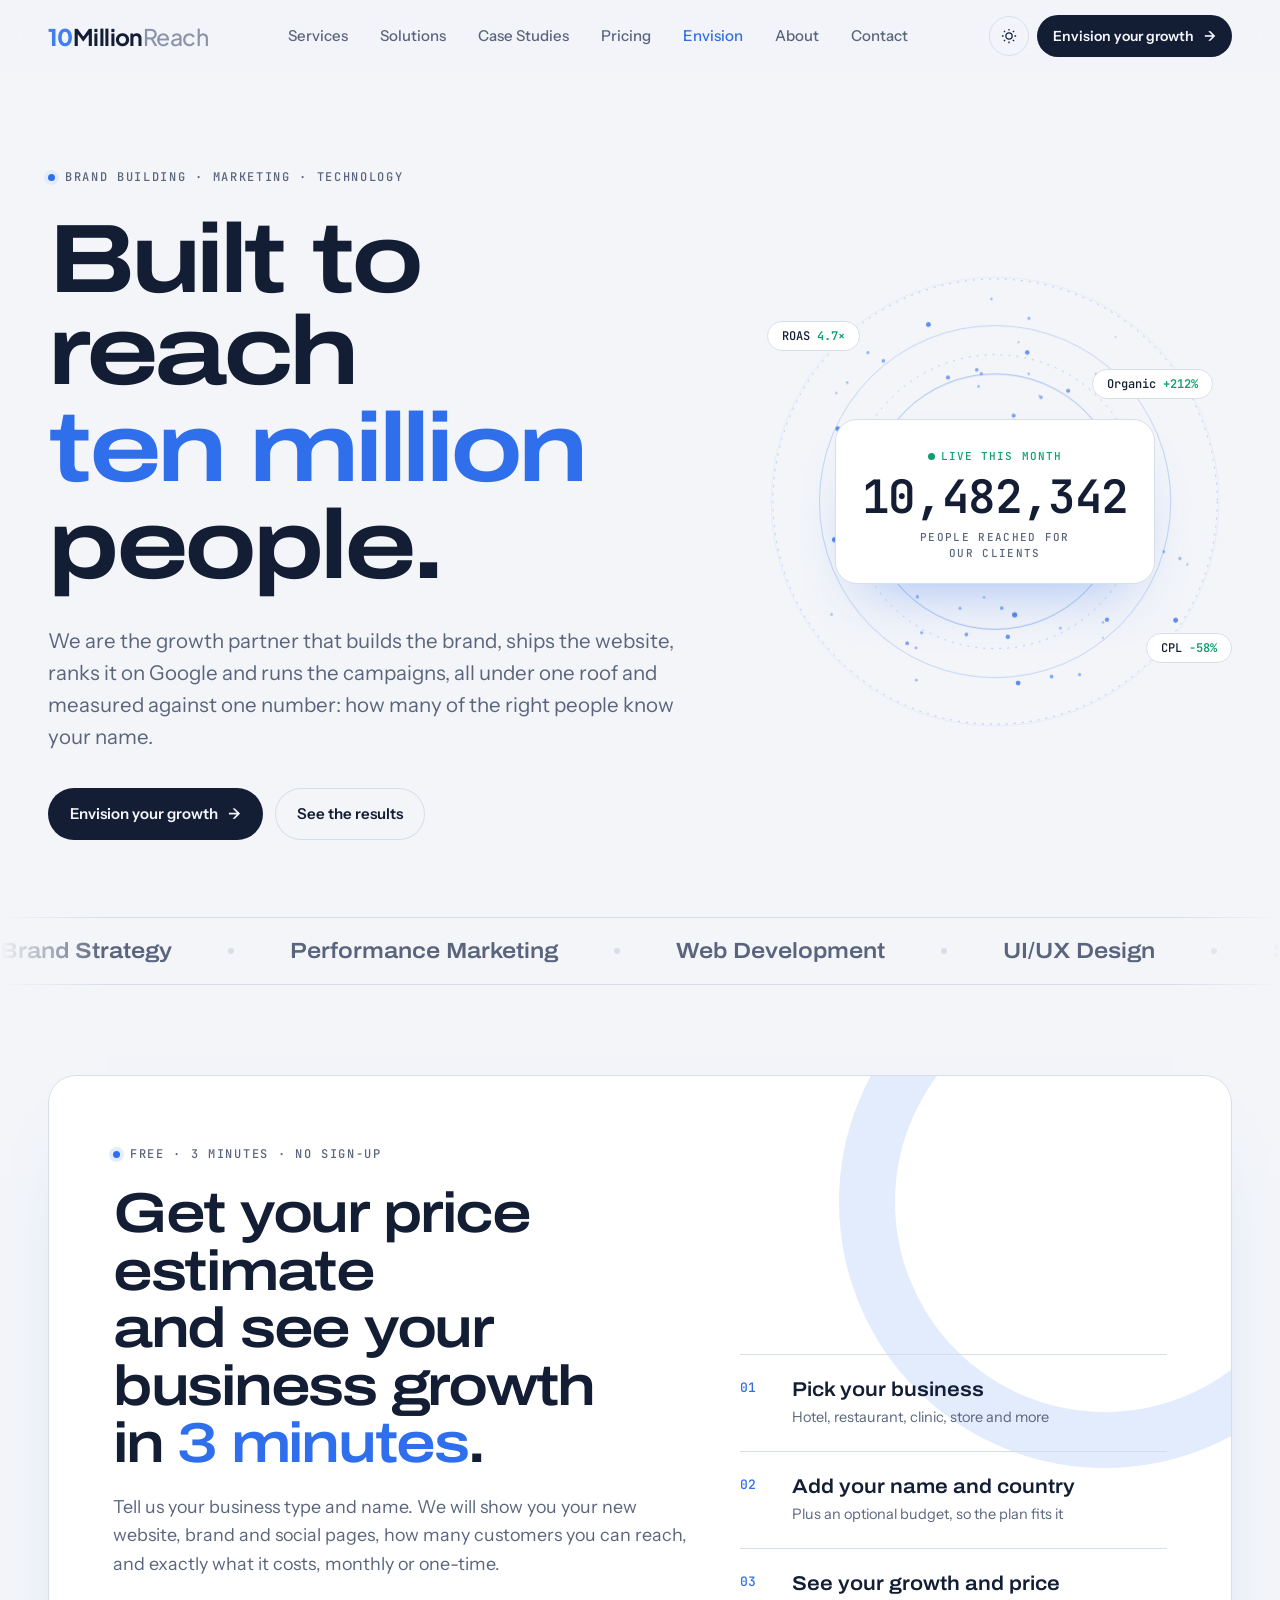
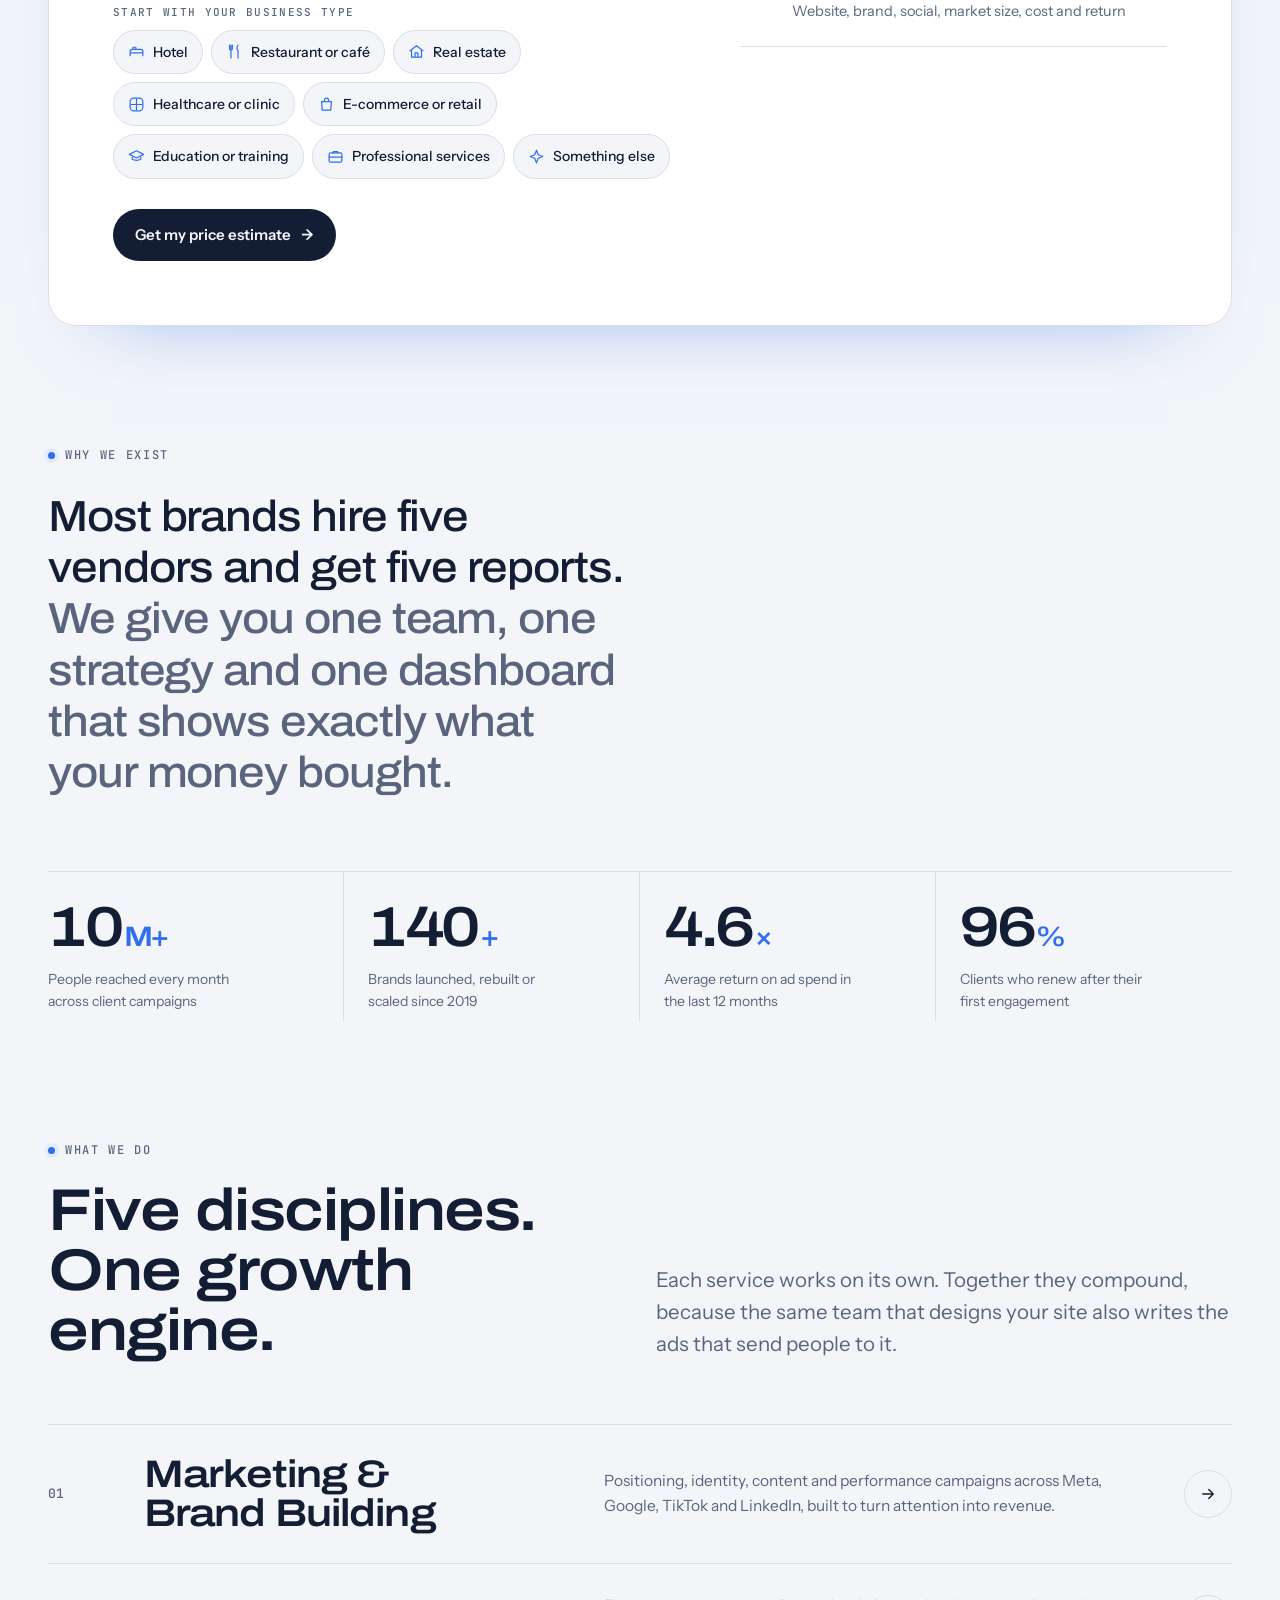
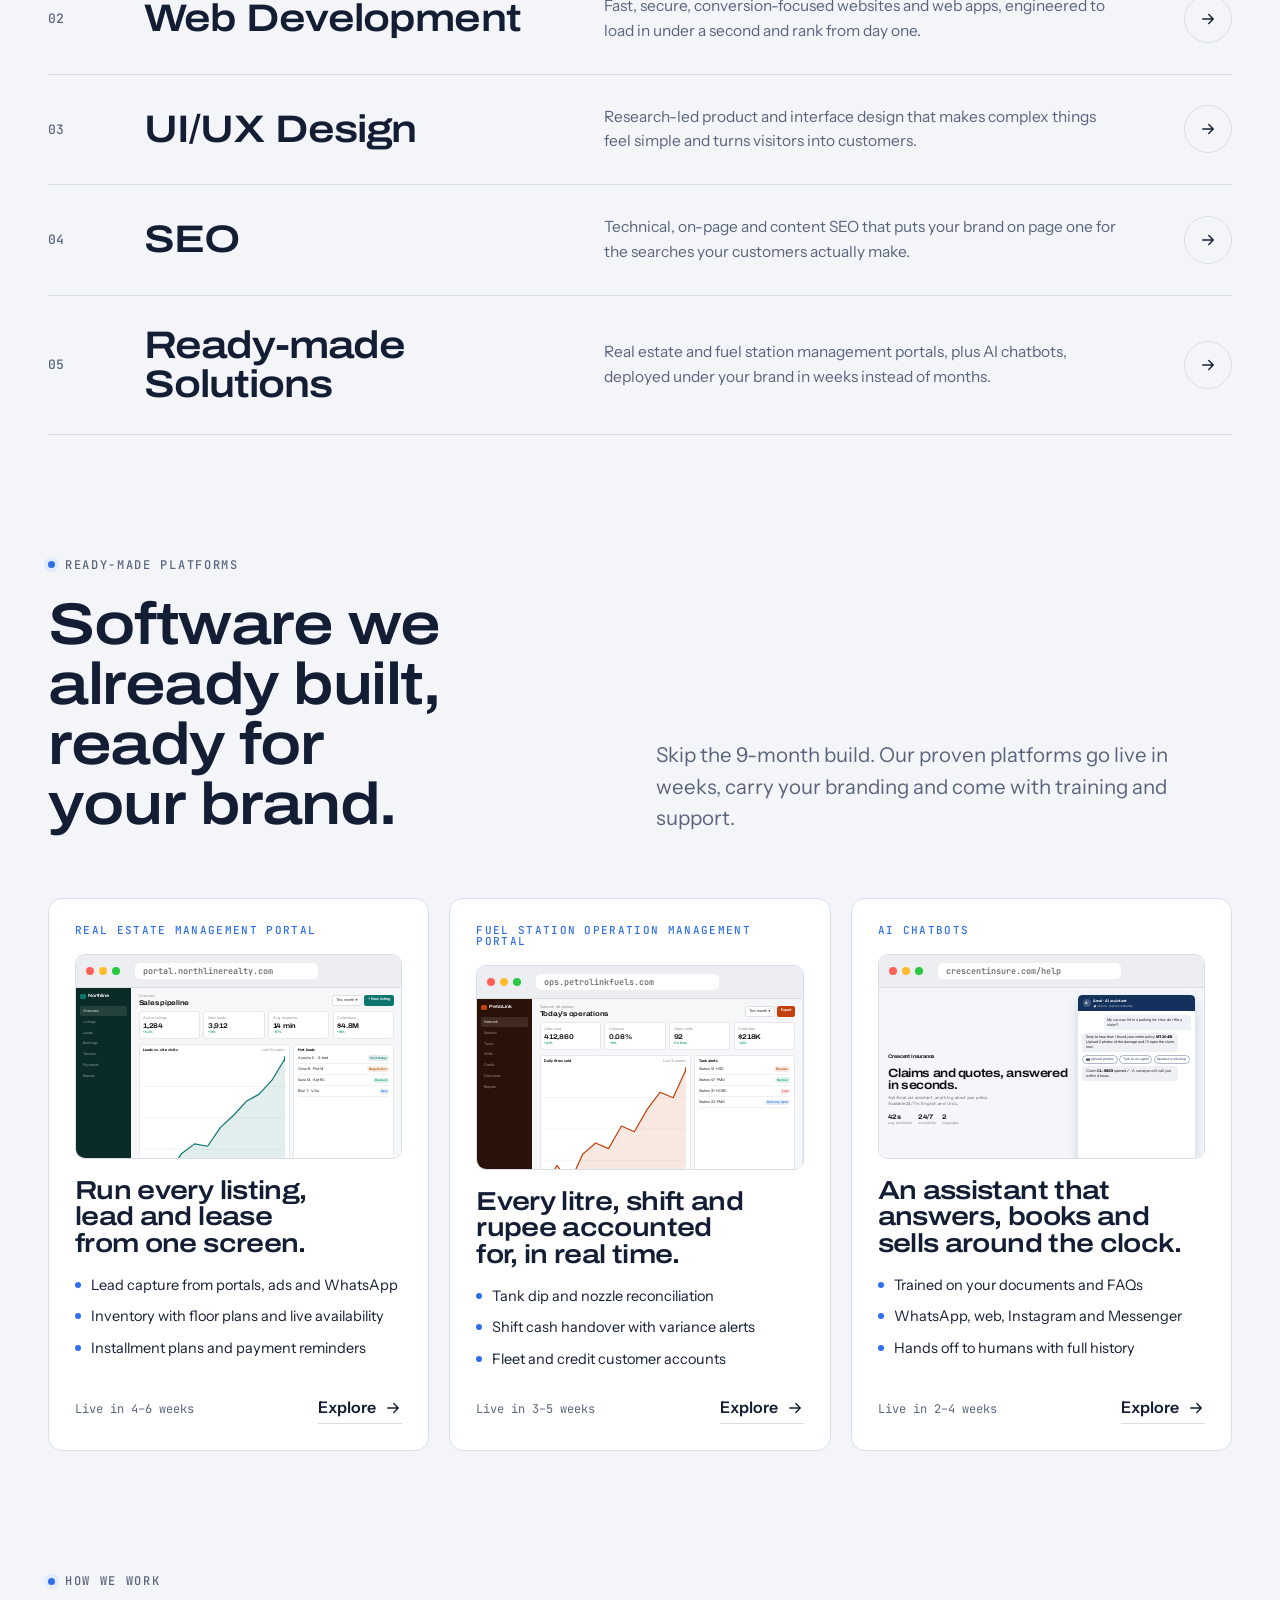
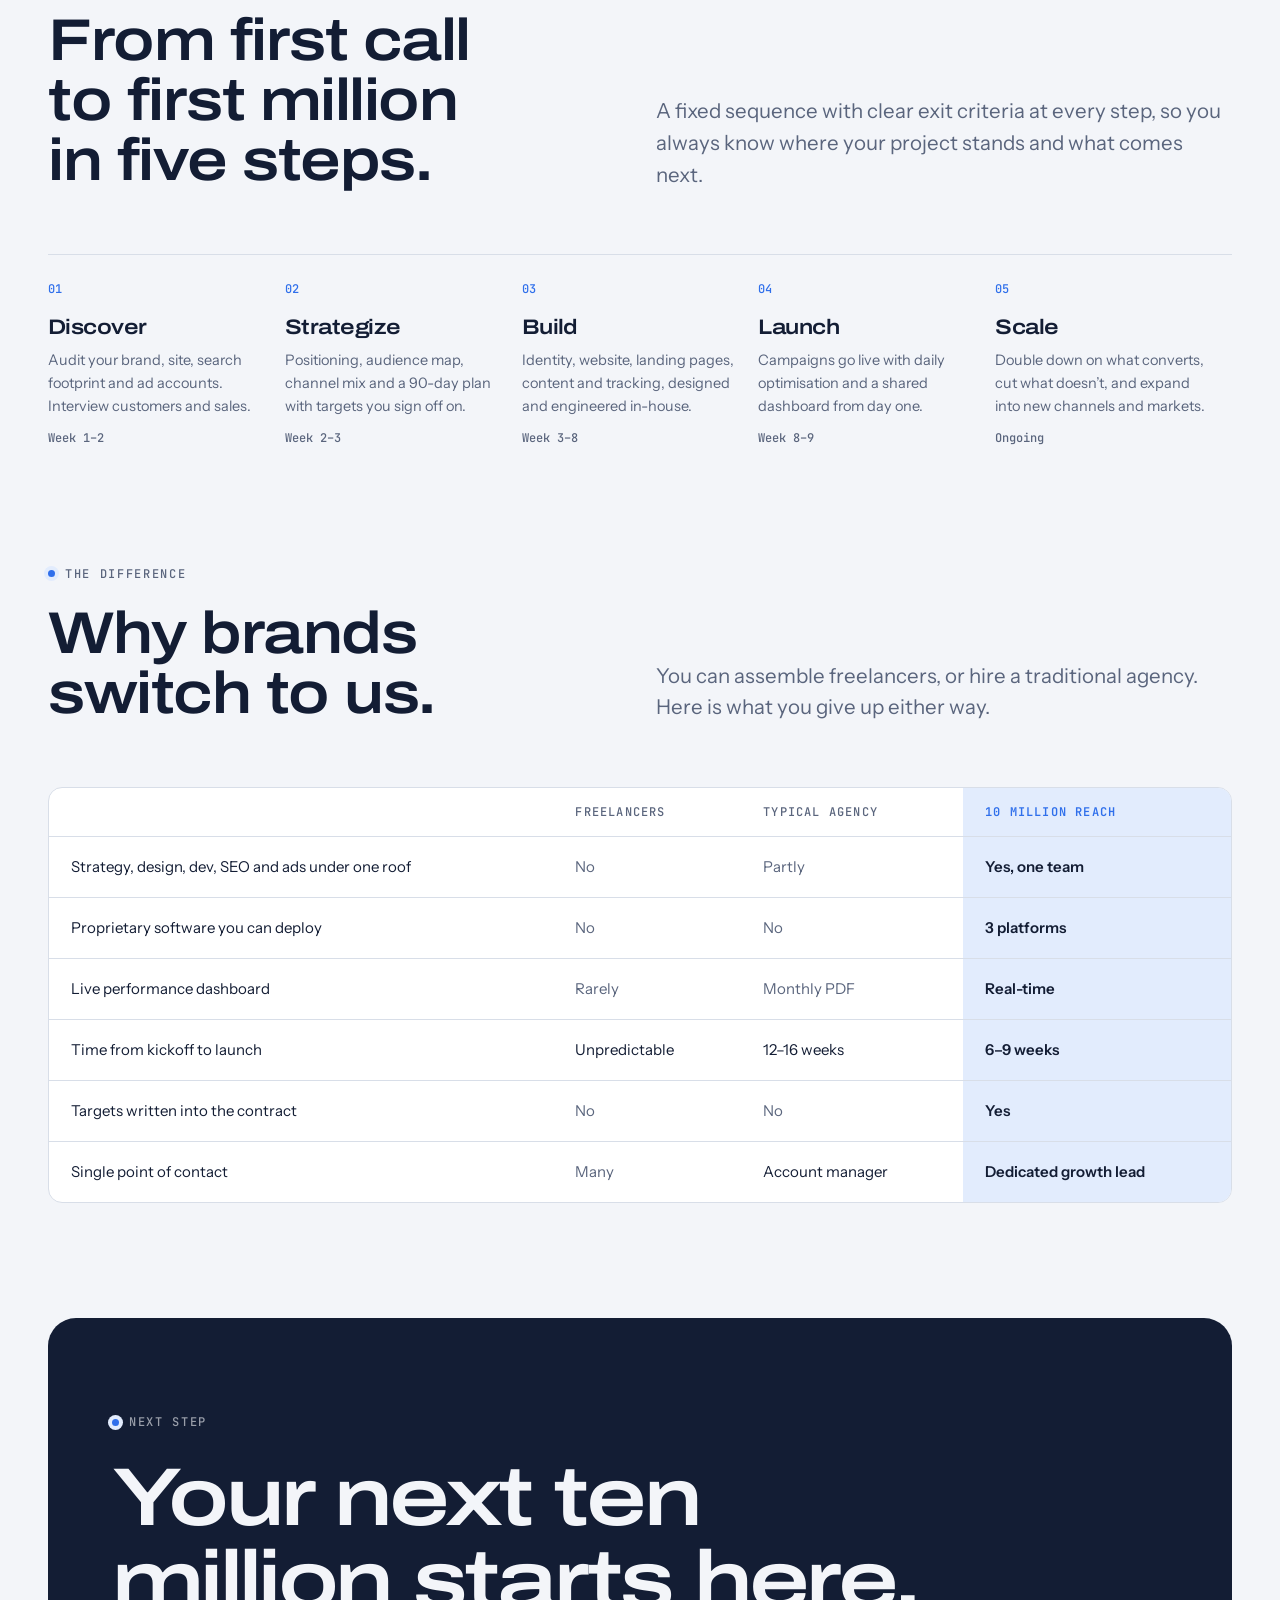
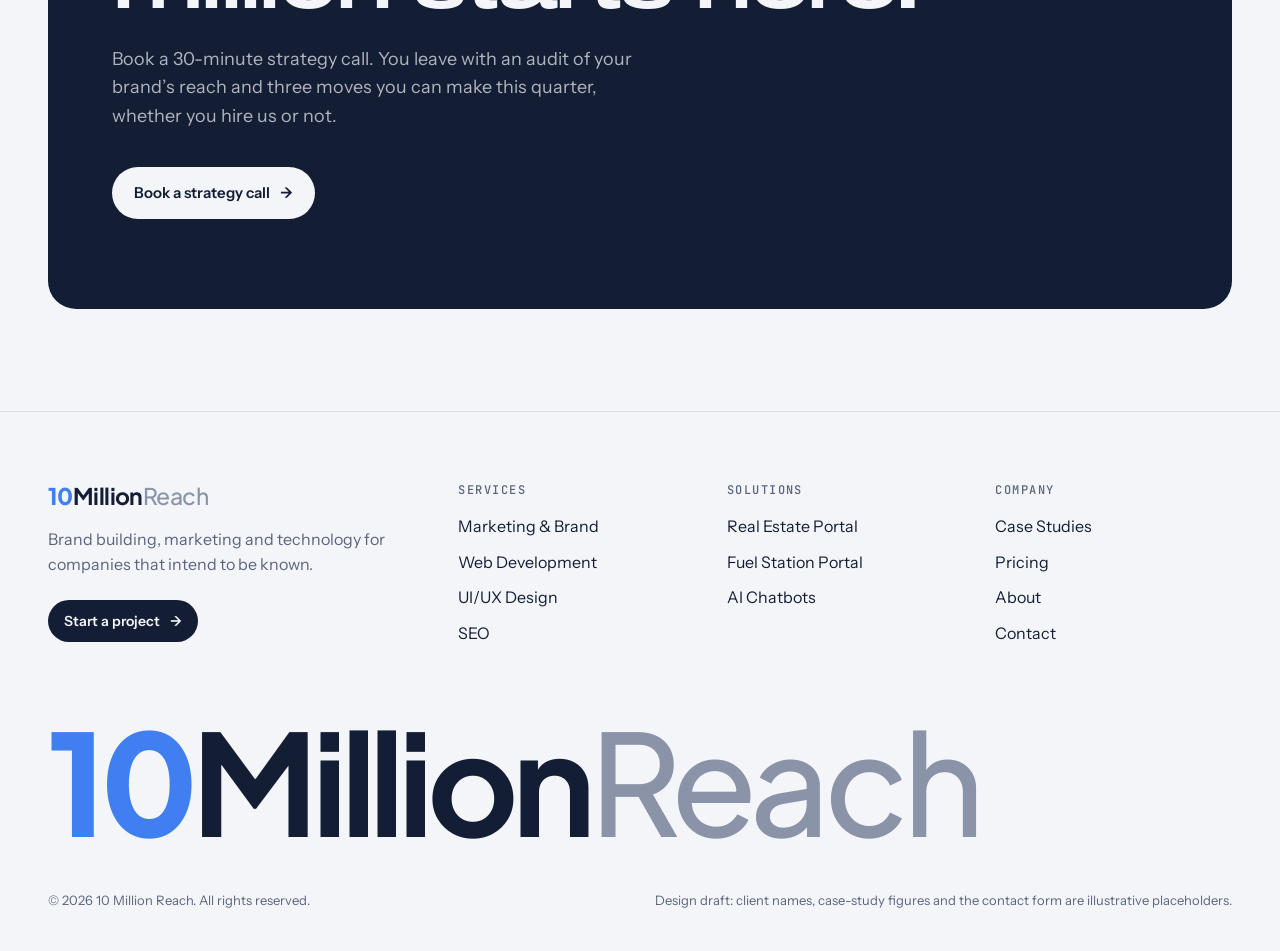
==== commit 651e676b: "Rename index (8).html to index.html" ====
--- a/index.html
+++ b/index.html
@@ -7,19 +7,799 @@
 <meta name="description" content="10 Million Reach builds brands, websites and marketing that reach millions. Marketing, web development, UI/UX, SEO, AI chatbots and ready-made portals for real estate and fuel stations.">
 <meta name="theme-color" content="#131D34">
 <link rel="canonical" href="https://10millionreach.com/">
-<link rel="icon" href="assets/img/favicon.svg" type="image/svg+xml">
-<link rel="apple-touch-icon" href="assets/img/apple-touch-icon.png">
+<link rel="icon" href="[data-uri]" type="image/svg+xml">
+<link rel="apple-touch-icon" href="apple-touch-icon.png">
 <meta property="og:type" content="website">
 <meta property="og:site_name" content="10 Million Reach">
 <meta property="og:title" content="10 Million Reach | Built to reach ten million people">
 <meta property="og:description" content="One team for your brand, website, SEO and marketing. Plans from $0 upfront.">
 <meta property="og:url" content="https://10millionreach.com/">
-<meta property="og:image" content="https://10millionreach.com/assets/img/og-image.png">
+<meta property="og:image" content="https://10millionreach.com/og-image.png">
 <meta name="twitter:card" content="summary_large_image">
 <link rel="preconnect" href="https://fonts.googleapis.com">
 <link rel="preconnect" href="https://fonts.gstatic.com" crossorigin>
 <link rel="stylesheet" href="https://fonts.googleapis.com/css2?family=Archivo:wdth,wght@62..125,300..900&family=Instrument+Sans:wght@400;500;600&family=JetBrains+Mono:wght@400;500&family=Plus+Jakarta+Sans:wght@500;600;700;800&display=swap">
-<link rel="stylesheet" href="assets/css/styles.css">
+<style>
+/* 10 Million Reach — site styles */
+:root{box-sizing:border-box;padding-top:env(safe-area-inset-top,0px);padding-bottom:env(safe-area-inset-bottom,0px)}
+html{scroll-padding-top:calc(80px + env(safe-area-inset-top,0px))}
+body{margin:0;padding:0}
+img{max-width:100%}
+[hidden]{display:none!important}
+/* Layout: wide-set grotesk headlines on a cool paper ground; one cobalt "reach" accent; concentric-ring motif = signal spreading outward. Single-page app with hash-routed views. */
+:root{
+  --paper:#F3F5F9; --surface:#FFFFFF; --sunk:#E8ECF3; --ink:#131D34; --muted:#5A657D; --line:#D8DEE8;
+  --accent:#2F6FEB; --accent-ink:#FFFFFF; --accent-soft:#E2ECFD; --signal:#FFB21E;
+  --logo-a:#3F7FF0; --logo-b:#131D34; --logo-c:#8A93A8; --f-logo:"Plus Jakarta Sans","Segoe UI",system-ui,sans-serif;
+  --good:#0E9F6E; --bad:#D9443A;
+  --f-display:"Archivo","Helvetica Neue",Arial,sans-serif;
+  --f-body:"Instrument Sans","Segoe UI",system-ui,sans-serif;
+  --f-mono:"JetBrains Mono",ui-monospace,Menlo,Consolas,monospace;
+  --gut:clamp(16px,4vw,48px); --max:1280px; --r:14px;
+  --ease:cubic-bezier(.2,.7,.1,1);
+}
+@media (prefers-color-scheme:dark){:root:not([data-theme="light"]){
+  --paper:#0E1628; --surface:#131D34; --sunk:#1A2540; --ink:#EEF2F8; --muted:#9AA6BE; --line:#26324D;
+  --accent:#6EA2FB; --accent-ink:#0E1628; --accent-soft:#1B2A4D; --logo-a:#6EA2FB; --logo-b:#FFFFFF; --logo-c:#A7AFC2; --signal:#FFC24D; --good:#34D399; --bad:#F87171; color-scheme:dark}}
+:root[data-theme="dark"]{
+  --paper:#0E1628; --surface:#131D34; --sunk:#1A2540; --ink:#EEF2F8; --muted:#9AA6BE; --line:#26324D;
+  --accent:#6EA2FB; --accent-ink:#0E1628; --accent-soft:#1B2A4D; --logo-a:#6EA2FB; --logo-b:#FFFFFF; --logo-c:#A7AFC2; --signal:#FFC24D; --good:#34D399; --bad:#F87171; color-scheme:dark}
+
+*{box-sizing:border-box}
+html{scroll-behavior:smooth}
+body{background:var(--paper);color:var(--ink);font:16px/1.6 var(--f-body);-webkit-font-smoothing:antialiased;overflow-x:hidden}
+a{color:inherit;text-decoration:none}
+button{font:inherit;color:inherit;cursor:pointer}
+::selection{background:var(--accent);color:var(--accent-ink)}
+:focus-visible{outline:2px solid var(--accent);outline-offset:3px;border-radius:4px}
+.wrap{max-width:var(--max);margin:0 auto;padding-inline:var(--gut)}
+h1,h2,h3,h4{font-family:var(--f-display);font-stretch:118%;font-weight:600;letter-spacing:-.025em;line-height:1.02;margin:0;text-wrap:balance}
+p{margin:0}
+.eyebrow{font:500 12px/1 var(--f-mono);letter-spacing:.14em;text-transform:uppercase;color:var(--muted);display:inline-flex;align-items:center;gap:10px}
+.eyebrow::before{content:"";width:7px;height:7px;border-radius:50%;background:var(--accent);box-shadow:0 0 0 4px var(--accent-soft)}
+.lead{font-size:clamp(18px,1.6vw,21px);line-height:1.55;color:var(--muted);max-width:60ch}
+.mono{font-family:var(--f-mono)}
+.tnum{font-variant-numeric:tabular-nums}
+.muted{color:var(--muted)}
+
+/* ---------- Header ---------- */
+.hdr{position:sticky;top:env(safe-area-inset-top,0px);z-index:50;background:color-mix(in srgb,var(--paper) 82%,transparent);backdrop-filter:saturate(1.4) blur(14px);-webkit-backdrop-filter:saturate(1.4) blur(14px);border-bottom:1px solid transparent;transition:border-color .3s}
+.hdr.scrolled{border-bottom-color:var(--line)}
+.hdr .wrap{display:flex;align-items:center;justify-content:space-between;height:72px;gap:20px}
+.logo{display:inline-flex;align-items:center;white-space:nowrap;font:700 23px/1 var(--f-logo);letter-spacing:-.025em;color:var(--logo-b)}
+.wm .a{color:var(--logo-a);font-weight:800}.wm .b{color:var(--logo-b);font-weight:700}.wm .c{color:var(--logo-c);font-weight:500}
+.logo .wm{transition:letter-spacing .4s var(--ease)}.logo:hover .wm{letter-spacing:-.005em}
+.logo svg{width:30px;height:30px;flex:none}
+.logo .ring{transform-origin:16px 16px;animation:ring 3.2s var(--ease) infinite}
+.logo .ring.r2{animation-delay:1.6s}
+@keyframes ring{0%{transform:scale(.4);opacity:1}100%{transform:scale(1);opacity:0}}
+.nav{display:flex;align-items:center;gap:4px}
+.nav a{position:relative;padding:8px 14px;font-size:15px;font-weight:500;color:var(--muted);border-radius:999px;transition:color .2s}
+.nav a:hover,.nav a.on{color:var(--ink)}
+.nav a::after{content:"";position:absolute;left:14px;right:14px;bottom:4px;height:1.5px;background:var(--accent);transform:scaleX(0);transform-origin:right;transition:transform .35s var(--ease)}
+.nav a:hover::after,.nav a.on::after{transform:scaleX(1);transform-origin:left}
+.hdr-cta{display:flex;align-items:center;gap:8px}
+.icon-btn{width:40px;height:40px;border-radius:50%;border:1px solid var(--line);background:transparent;display:grid;place-items:center;transition:background .2s,border-color .2s}
+.icon-btn:hover{background:var(--surface);border-color:var(--ink)}
+.icon-btn svg{width:18px;height:18px}
+.burger{display:none}
+
+/* ---------- Buttons ---------- */
+.btn{--bg:var(--ink);--fg:var(--paper);position:relative;display:inline-flex;align-items:center;gap:10px;padding:14px 22px;border-radius:999px;background:var(--bg);color:var(--fg);font-weight:600;font-size:15px;border:0;overflow:hidden;isolation:isolate;transition:transform .35s var(--ease)}
+.btn::before{content:"";position:absolute;inset:0;background:var(--accent);transform:translateY(101%);border-radius:inherit;transition:transform .45s var(--ease);z-index:-1}
+.btn:hover::before{transform:translateY(0)}
+.btn:hover{color:var(--accent-ink)}
+.btn .arr{display:inline-block;transition:transform .35s var(--ease)}
+.btn:hover .arr{transform:translateX(4px) rotate(-45deg)}
+.btn.ghost{--bg:transparent;--fg:var(--ink);box-shadow:inset 0 0 0 1px var(--line)}
+.btn.sm{padding:10px 16px;font-size:14px}
+.link-arrow{display:inline-flex;align-items:center;gap:8px;font-weight:600;border-bottom:1.5px solid var(--line);padding-bottom:3px;transition:border-color .3s,gap .3s}
+.link-arrow:hover{border-color:var(--accent);gap:14px}
+
+/* ---------- Views ---------- */
+.view{animation:viewIn .6s var(--ease)}
+@keyframes viewIn{from{opacity:.0;transform:translateY(14px)}to{opacity:1;transform:none}}
+section{padding-block:clamp(64px,9vw,128px)}
+.sec-head{display:grid;grid-template-columns:1fr 1fr;gap:32px;align-items:end;margin-bottom:clamp(36px,5vw,64px)}
+.sec-head h2{font-size:clamp(34px,4.6vw,64px)}
+.sec-head .lead{justify-self:end}
+.rv{transition:transform .9s var(--ease),opacity .9s var(--ease)}
+.rv.pre{transform:translateY(28px);opacity:.35}
+
+/* ---------- Hero ---------- */
+.hero{padding-block:clamp(40px,7vw,96px) clamp(48px,6vw,80px);position:relative}
+.hero-grid{display:grid;grid-template-columns:1.25fr .9fr;gap:clamp(24px,4vw,64px);align-items:center}
+.hero h1{font-size:clamp(46px,7.6vw,118px);font-stretch:125%;font-weight:650;letter-spacing:-.045em;line-height:.94}
+.hero h1 .line{display:block;overflow:hidden;padding-bottom:.06em}
+.hero h1 .line>span{display:inline-block;animation:rise 1s var(--ease) both}
+.hero h1 .line:nth-child(2)>span{animation-delay:.08s}
+.hero h1 .line:nth-child(3)>span{animation-delay:.16s}
+@keyframes rise{from{transform:translateY(105%)}to{transform:none}}
+.hero h1 em{font-style:normal;color:var(--accent)}
+.hero .lead{margin-top:28px;animation:fade 1s .35s var(--ease) both}
+.hero-actions{display:flex;flex-wrap:wrap;gap:12px;margin-top:36px;animation:fade 1s .45s var(--ease) both}
+@keyframes fade{from{opacity:.0;transform:translateY(10px)}to{opacity:1;transform:none}}
+.meter{position:relative;aspect-ratio:1;max-width:520px;width:100%;justify-self:end;display:grid;place-items:center}
+.meter canvas{position:absolute;inset:0;width:100%;height:100%}
+.meter-core{position:relative;text-align:center;background:var(--surface);border:1px solid var(--line);border-radius:22px;padding:22px 26px;box-shadow:0 30px 60px -30px color-mix(in srgb,var(--accent) 45%,transparent)}
+.meter-core .n{font:600 clamp(30px,3.6vw,46px)/1 var(--f-mono);letter-spacing:-.03em;font-variant-numeric:tabular-nums}
+.meter-core .l{font:500 11px/1.4 var(--f-mono);letter-spacing:.12em;text-transform:uppercase;color:var(--muted);margin-top:10px}
+.meter-core .live{display:inline-flex;align-items:center;gap:6px;color:var(--good);font:500 11px/1 var(--f-mono);letter-spacing:.1em;text-transform:uppercase;margin-bottom:12px}
+.meter-core .live i{width:7px;height:7px;border-radius:50%;background:currentColor;animation:blink 1.4s infinite}
+@keyframes blink{50%{opacity:.25}}
+.chip-float{position:absolute;background:var(--surface);border:1px solid var(--line);border-radius:999px;padding:8px 14px;font:500 12px/1 var(--f-mono);white-space:nowrap;animation:bob 6s ease-in-out infinite;box-shadow:0 10px 30px -15px rgba(0,0,0,.25)}
+.chip-float b{color:var(--good);font-weight:600}
+.chip-float.c1{top:12%;left:2%}.chip-float.c2{bottom:16%;right:0;animation-delay:-2s}.chip-float.c3{top:22%;right:4%;animation-delay:-4s}
+@keyframes bob{50%{transform:translateY(-10px)}}
+
+/* ---------- Marquee ---------- */
+.marquee{border-block:1px solid var(--line);overflow:hidden;padding-block:22px;mask-image:linear-gradient(90deg,transparent,#000 8%,#000 92%,transparent)}
+.marquee .track{display:flex;gap:56px;width:max-content;animation:marq 38s linear infinite}
+.marquee:hover .track{animation-play-state:paused}
+.marquee span{font:600 22px/1 var(--f-display);font-stretch:112%;color:var(--muted);white-space:nowrap;display:flex;align-items:center;gap:56px;transition:color .2s}
+.marquee span:hover{color:var(--ink)}
+.marquee span::after{content:"";width:6px;height:6px;border-radius:50%;background:var(--line)}
+@keyframes marq{to{transform:translateX(-50%)}}
+
+/* ---------- Statement + stats ---------- */
+.statement{font:500 clamp(26px,3.4vw,46px)/1.18 var(--f-display);font-stretch:108%;letter-spacing:-.025em;max-width:22ch;text-wrap:balance}
+.statement .dim{color:var(--muted)}
+.stats{display:grid;grid-template-columns:repeat(4,1fr);border-top:1px solid var(--line);margin-top:clamp(40px,6vw,72px)}
+.stat{padding:28px 24px 8px 0;border-right:1px solid var(--line);padding-left:24px}
+.stat:first-child{padding-left:0}
+.stat:last-child{border-right:0}
+.stat .v{font:600 clamp(38px,4.4vw,64px)/1 var(--f-display);font-stretch:118%;letter-spacing:-.04em;font-variant-numeric:tabular-nums}
+.stat .v small{font-size:.5em;color:var(--accent);margin-left:2px}
+.stat .k{font-size:14px;color:var(--muted);margin-top:12px;max-width:22ch}
+
+/* ---------- Service rows ---------- */
+.svc-list{border-top:1px solid var(--line)}
+.svc-row{position:relative;display:grid;grid-template-columns:72px 1.1fr 1.4fr 48px;gap:24px;align-items:center;padding:30px 0;border-bottom:1px solid var(--line);isolation:isolate;transition:padding .45s var(--ease),color .3s}
+.svc-row::before{content:"";position:absolute;inset:0 calc(var(--gut) * -1);background:var(--ink);transform:scaleY(0);transform-origin:bottom;transition:transform .5s var(--ease);z-index:-1}
+.svc-row:hover{color:var(--paper);padding-inline:12px}
+.svc-row:hover::before{transform:scaleY(1);transform-origin:top}
+.svc-row .ix{font:500 13px/1 var(--f-mono);color:var(--muted)}
+.svc-row:hover .ix,.svc-row:hover p{color:color-mix(in srgb,var(--paper) 65%,transparent)}
+.svc-row h3{font-size:clamp(26px,3vw,42px);transition:transform .45s var(--ease)}
+.svc-row p{color:var(--muted);font-size:15.5px;max-width:52ch}
+.svc-row .go{width:48px;height:48px;border-radius:50%;border:1px solid var(--line);display:grid;place-items:center;transition:transform .45s var(--ease),background .3s,border-color .3s}
+.svc-row:hover .go{background:var(--accent);border-color:var(--accent);color:var(--accent-ink);transform:rotate(-45deg)}
+
+/* ---------- Product cards ---------- */
+.prod-grid{display:grid;grid-template-columns:repeat(3,1fr);gap:20px}
+.prod{position:relative;background:var(--surface);border:1px solid var(--line);border-radius:var(--r);padding:26px;display:flex;flex-direction:column;gap:18px;transition:transform .5s var(--ease),box-shadow .5s var(--ease),border-color .3s;overflow:hidden;min-width:0}
+.prod:hover{transform:translateY(-6px);border-color:color-mix(in srgb,var(--accent) 50%,var(--line));box-shadow:0 30px 60px -30px color-mix(in srgb,var(--accent) 50%,transparent)}
+.prod .tag{font:500 11px/1 var(--f-mono);letter-spacing:.12em;text-transform:uppercase;color:var(--accent)}
+.prod h3{font-size:26px}
+.prod p{color:var(--muted);font-size:15px}
+.prod .screen{border-radius:10px;background:var(--sunk);border:1px solid var(--line);aspect-ratio:16/10;overflow:hidden;position:relative}
+.prod .screen>div{transition:transform .8s var(--ease)}
+.prod:hover .screen>div{transform:scale(1.04)}
+.prod ul{list-style:none;margin:0;padding:0;display:grid;gap:8px;font-size:14.5px}
+.prod li{display:flex;gap:10px;align-items:baseline}
+.prod li::before{content:"";flex:none;width:6px;height:6px;border-radius:50%;background:var(--accent);transform:translateY(-2px)}
+.prod .foot{margin-top:auto;display:flex;justify-content:space-between;align-items:center;padding-top:6px}
+
+/* ---------- Case cards ---------- */
+.case-grid{display:grid;grid-template-columns:repeat(2,1fr);gap:clamp(20px,3vw,40px)}
+.case-card{display:flex;flex-direction:column;gap:18px;cursor:none;min-width:0}
+.case-card .thumb{position:relative;border-radius:var(--r);overflow:hidden;aspect-ratio:4/3;background:var(--cc);isolation:isolate}
+.case-card .thumb .mk{width:auto;position:absolute;inset:10% 9% -6% 9%;transition:transform .9s var(--ease);box-shadow:0 30px 60px -20px rgba(0,0,0,.45);border-radius:10px;overflow:hidden}
+.case-card:hover .thumb .mk{transform:translateY(-4%) scale(1.03)}
+.case-card .thumb .big{position:absolute;left:22px;top:18px;font:600 13px/1 var(--f-mono);color:#fff;letter-spacing:.08em;text-transform:uppercase;opacity:.9;z-index:2}
+.case-card .meta{display:flex;justify-content:space-between;gap:16px;align-items:start}
+.case-card h3{font-size:clamp(22px,2.2vw,30px);transition:color .3s}
+.case-card:hover h3{color:var(--accent)}
+.case-card .res{font:600 13px/1.2 var(--f-mono);color:var(--good);white-space:nowrap;text-align:right}
+.case-card .tags{display:flex;flex-wrap:wrap;gap:6px}
+.pill{font:500 12px/1 var(--f-body);padding:7px 11px;border-radius:999px;border:1px solid var(--line);color:var(--muted);white-space:nowrap}
+.cursor{position:fixed;left:0;top:0;width:92px;height:92px;margin:-46px 0 0 -46px;border-radius:50%;background:var(--accent);color:var(--accent-ink);display:grid;place-items:center;font:600 13px/1 var(--f-body);pointer-events:none;z-index:100;transform:scale(0);transition:transform .35s var(--ease)}
+.cursor.on{transform:scale(1)}
+@media (hover:none){.case-card{cursor:pointer}.cursor{display:none}}
+
+/* ---------- Process ---------- */
+.process{display:grid;grid-template-columns:repeat(5,1fr);gap:0;border-top:1px solid var(--line);counter-reset:p}
+.step{padding:28px 22px 0 0;position:relative}
+.step::before{counter-increment:p;content:"0" counter(p);font:500 12px/1 var(--f-mono);color:var(--accent);display:block;margin-bottom:22px}
+.step::after{content:"";position:absolute;top:-1px;left:0;height:2px;width:0;background:var(--accent);transition:width 1s var(--ease)}
+.step:hover::after{width:100%}
+.step h4{font-size:21px;margin-bottom:10px}
+.step p{font-size:14.5px;color:var(--muted)}
+.step .wk{font:500 12px/1 var(--f-mono);color:var(--muted);margin-top:14px;display:block}
+
+/* ---------- Compare table ---------- */
+.cmp-wrap{overflow-x:auto;border:1px solid var(--line);border-radius:var(--r);background:var(--surface)}
+.cmp{width:100%;border-collapse:collapse;min-width:680px;font-size:15px}
+.cmp th,.cmp td{padding:18px 22px;text-align:left;border-bottom:1px solid var(--line)}
+.cmp tr:last-child td{border-bottom:0}
+.cmp thead th{font:500 12px/1 var(--f-mono);letter-spacing:.1em;text-transform:uppercase;color:var(--muted)}
+.cmp th.us,.cmp td.us{background:var(--accent-soft);color:var(--ink);font-weight:600}
+.cmp thead th.us{color:var(--accent)}
+.cmp td .y{color:var(--good)}.cmp td .n{color:var(--muted)}
+.cmp tbody tr{transition:background .2s}
+.cmp tbody tr:hover td:not(.us){background:var(--sunk)}
+
+/* ---------- CTA band ---------- */
+.cta{background:var(--ink);color:var(--paper);border-radius:28px;padding:clamp(40px,7vw,96px) clamp(24px,5vw,72px);position:relative;overflow:hidden;isolation:isolate}
+.cta canvas{position:absolute;inset:0;width:100%;height:100%;z-index:-1;opacity:.55}
+.cta h2{font-size:clamp(38px,6.4vw,96px);font-stretch:125%;letter-spacing:-.045em;max-width:14ch}
+.cta p{color:color-mix(in srgb,var(--paper) 70%,transparent);max-width:46ch;margin-top:22px;font-size:18px}
+.cta .btn{--bg:var(--paper);--fg:var(--ink);margin-top:36px}
+
+/* ---------- Footer ---------- */
+footer{padding-block:72px 40px;border-top:1px solid var(--line);margin-top:clamp(64px,8vw,120px)}
+.foot-grid{display:grid;grid-template-columns:1.6fr repeat(3,1fr);gap:32px}
+.foot-grid h5{font:500 12px/1 var(--f-mono);letter-spacing:.12em;text-transform:uppercase;color:var(--muted);margin:0 0 18px}
+.foot-grid ul{list-style:none;padding:0;margin:0;display:grid;gap:10px}
+.foot-grid a{transition:color .2s}.foot-grid a:hover{color:var(--accent)}
+.foot-big{font:700 clamp(40px,11vw,168px)/1 var(--f-logo);letter-spacing:-.045em;padding-bottom:.08em;margin-top:64px;color:var(--ink);white-space:nowrap;overflow:hidden}
+
+.foot-legal{display:flex;flex-wrap:wrap;justify-content:space-between;gap:12px;margin-top:28px;font-size:13px;color:var(--muted)}
+
+/* ---------- Page heads ---------- */
+.page-head{padding-block:clamp(48px,8vw,112px) clamp(32px,4vw,56px)}
+.page-head h1{font-size:clamp(44px,7vw,108px);font-stretch:125%;letter-spacing:-.045em;line-height:.95;margin-top:22px;max-width:16ch}
+.page-head .lead{margin-top:26px}
+
+/* ---------- Services page ---------- */
+.svc-block{display:grid;grid-template-columns:.9fr 1.1fr;gap:clamp(28px,5vw,80px);padding-block:clamp(48px,6vw,88px);border-top:1px solid var(--line)}
+.svc-block .side{position:sticky;top:110px;align-self:start}
+.svc-block .side .ix{font:500 13px/1 var(--f-mono);color:var(--accent)}
+.svc-block h2{font-size:clamp(34px,4.2vw,58px);margin-top:16px}
+.svc-block .side p{color:var(--muted);margin-top:18px;max-width:42ch}
+.svc-block .side .kpi{display:flex;gap:28px;margin-top:28px}
+.svc-block .side .kpi b{display:block;font:600 30px/1 var(--f-display);font-stretch:118%;letter-spacing:-.03em}
+.svc-block .side .kpi span{font-size:13px;color:var(--muted)}
+.sub-grid{display:grid;grid-template-columns:repeat(2,1fr);gap:14px}
+.sub{background:var(--surface);border:1px solid var(--line);border-radius:12px;padding:22px;transition:border-color .3s,transform .4s var(--ease)}
+.sub:hover{border-color:var(--ink);transform:translateY(-3px)}
+.sub h4{font-size:18px;font-stretch:108%;margin-bottom:8px}
+.sub p{font-size:14.5px;color:var(--muted)}
+.stack{display:flex;flex-wrap:wrap;gap:8px;margin-top:20px}
+.stack .pill{font-family:var(--f-mono);font-size:11.5px}
+.faq{border-top:1px solid var(--line)}
+.faq details{border-bottom:1px solid var(--line)}
+.faq summary{list-style:none;display:flex;justify-content:space-between;gap:20px;padding:24px 0;cursor:pointer;font:600 clamp(18px,1.8vw,22px)/1.3 var(--f-display);font-stretch:108%}
+.faq summary::-webkit-details-marker{display:none}
+.faq summary i{flex:none;width:26px;height:26px;border-radius:50%;border:1px solid var(--line);position:relative;transition:transform .4s var(--ease),background .3s}
+.faq summary i::before,.faq summary i::after{content:"";position:absolute;left:50%;top:50%;width:10px;height:1.5px;background:currentColor;transform:translate(-50%,-50%)}
+.faq summary i::after{transform:translate(-50%,-50%) rotate(90deg)}
+.faq details[open] summary i{transform:rotate(45deg);background:var(--accent);color:var(--accent-ink);border-color:var(--accent)}
+.faq details p{padding:0 0 26px;color:var(--muted);max-width:70ch}
+
+/* ---------- Solutions page ---------- */
+.sol{display:grid;grid-template-columns:1fr 1.15fr;gap:clamp(28px,5vw,72px);align-items:center;padding-block:clamp(48px,6vw,96px);border-top:1px solid var(--line)}
+.sol:nth-of-type(even) .sol-media{order:-1}
+.sol h2{font-size:clamp(34px,4.4vw,60px);margin-top:16px}
+.sol .lead{margin-top:18px;font-size:18px}
+.mods{display:grid;grid-template-columns:repeat(2,1fr);gap:10px 24px;margin-top:28px;list-style:none;padding:0}
+.mods li{font-size:15px;padding:12px 0;border-top:1px solid var(--line);display:flex;gap:10px}
+.mods li b{font:500 12px/1.9 var(--f-mono);color:var(--accent)}
+.sol-media{border-radius:20px;background:var(--sunk);border:1px solid var(--line);padding:clamp(14px,3vw,36px);min-width:0}
+.sol-media .mk{border-radius:10px;overflow:hidden;box-shadow:0 40px 80px -40px rgba(0,0,0,.45);transition:transform .8s var(--ease)}
+.sol-media:hover .mk{transform:perspective(1200px) rotateX(3deg) rotateY(-4deg) scale(1.01)}
+.sol .row{display:flex;flex-wrap:wrap;gap:12px;margin-top:32px}
+
+/* ---------- Work filters ---------- */
+.filters{display:flex;flex-wrap:wrap;gap:8px;margin-bottom:40px}
+.filters button{padding:10px 16px;border-radius:999px;border:1px solid var(--line);background:transparent;font-size:14px;font-weight:500;transition:all .25s}
+.filters button:hover{border-color:var(--ink)}
+.filters button.on{background:var(--ink);color:var(--paper);border-color:var(--ink)}
+.filters button span{font-family:var(--f-mono);font-size:11px;opacity:.6;margin-left:6px}
+.case-card.hide{display:none}
+
+/* ---------- Case study ---------- */
+.cs-hero{background:var(--cc);color:#fff;padding-block:clamp(48px,7vw,104px) 0;position:relative;overflow:hidden}
+.cs-hero .back{display:inline-flex;gap:8px;align-items:center;font:500 13px/1 var(--f-mono);letter-spacing:.08em;text-transform:uppercase;opacity:.85;transition:gap .3s,opacity .3s}
+.cs-hero .back:hover{gap:14px;opacity:1}
+.cs-hero h1{font-size:clamp(38px,5.8vw,88px);font-stretch:122%;letter-spacing:-.04em;line-height:.98;max-width:18ch;margin-top:24px}
+.cs-hero .cs-sum{font-size:clamp(17px,1.5vw,20px);opacity:.85;max-width:58ch;margin-top:24px}
+.cs-meta{display:grid;grid-template-columns:repeat(4,1fr);gap:20px;margin-top:48px;padding-top:24px;border-top:1px solid rgba(255,255,255,.25)}
+.cs-meta dt{font:500 11px/1 var(--f-mono);letter-spacing:.12em;text-transform:uppercase;opacity:.7;margin-bottom:10px}
+.cs-meta dd{margin:0;font-weight:500;font-size:15px}
+.cs-hero .mk-wrap{margin-top:56px;transform:translateY(12%);margin-bottom:-2%}
+.cs-hero .mk-wrap .mk{border-radius:12px 12px 0 0;overflow:hidden;box-shadow:0 -20px 80px rgba(0,0,0,.35);max-width:1040px;margin:0 auto}
+.cs-kpis{display:grid;grid-template-columns:repeat(4,1fr);gap:0;border:1px solid var(--line);border-radius:var(--r);background:var(--surface);margin-top:clamp(80px,10vw,140px);overflow:hidden}
+.cs-kpis div{padding:28px 24px;border-right:1px solid var(--line)}
+.cs-kpis div:last-child{border-right:0}
+.cs-kpis b{display:block;font:600 clamp(34px,3.8vw,52px)/1 var(--f-display);font-stretch:118%;letter-spacing:-.04em;color:var(--ink)}
+.cs-kpis span{display:block;margin-top:10px;font-size:14px;color:var(--muted)}
+.cs-sec{display:grid;grid-template-columns:240px 1fr;gap:clamp(24px,5vw,80px);padding-block:clamp(48px,6vw,80px);border-bottom:1px solid var(--line)}
+.cs-sec:has(+.next-case){border-bottom:0}
+.cs-sec .lab{font:500 12px/1.4 var(--f-mono);letter-spacing:.12em;text-transform:uppercase;color:var(--muted);position:sticky;top:110px;align-self:start}
+.cs-sec .lab b{display:block;color:var(--accent);font-weight:500;margin-bottom:8px}
+.cs-sec .body{min-width:0}
+.cs-sec .body>p{font-size:clamp(18px,1.6vw,22px);line-height:1.55;max-width:62ch}
+.cs-sec .body>p+p{margin-top:18px}
+.cs-sec .body>p.sm{font-size:16.5px;color:var(--muted)}
+.pains{display:grid;grid-template-columns:repeat(3,1fr);gap:14px;margin-top:32px}
+.pain{border:1px solid var(--line);border-radius:12px;padding:20px;background:var(--surface)}
+.pain b{display:block;font:600 30px/1 var(--f-display);font-stretch:115%;color:var(--bad);letter-spacing:-.03em}
+.pain span{display:block;font-size:14px;color:var(--muted);margin-top:10px}
+.appr{display:grid;gap:0;margin-top:8px;border-top:1px solid var(--line)}
+.appr .a{display:grid;grid-template-columns:56px 1fr;gap:16px;padding:22px 0;border-bottom:1px solid var(--line)}
+.appr .a .n{font:500 13px/1.6 var(--f-mono);color:var(--accent)}
+.appr .a h4{font-size:20px;font-stretch:108%;margin-bottom:6px}
+.appr .a p{color:var(--muted);font-size:15.5px;max-width:64ch}
+.deliv{display:grid;grid-template-columns:repeat(2,1fr);gap:0 32px;list-style:none;padding:0;margin:0}
+.deliv li{display:flex;gap:14px;padding:16px 0;border-bottom:1px solid var(--line);font-size:16px}
+.deliv li svg{flex:none;width:20px;height:20px;color:var(--accent);margin-top:2px}
+.ba{position:relative;border-radius:16px;overflow:hidden;border:1px solid var(--line);background:var(--sunk);user-select:none;-webkit-user-select:none;touch-action:pan-y}
+.ba .layer{display:block}
+.ba .before{position:absolute;inset:0;clip-path:inset(0 calc(100% - var(--x,50%)) 0 0)}
+.ba .handle{position:absolute;top:0;bottom:0;left:var(--x,50%);width:2px;background:#fff;transform:translateX(-1px);box-shadow:0 0 0 1px rgba(0,0,0,.15);pointer-events:none}
+.ba .handle i{position:absolute;top:50%;left:50%;width:46px;height:46px;border-radius:50%;background:#fff;color:#0C0F16;transform:translate(-50%,-50%);display:grid;place-items:center;box-shadow:0 8px 24px rgba(0,0,0,.3);font-style:normal;font:600 14px/1 var(--f-mono)}
+.ba .lbl{position:absolute;top:14px;font:600 11px/1 var(--f-mono);letter-spacing:.12em;text-transform:uppercase;padding:7px 10px;border-radius:6px;background:rgba(12,15,22,.78);color:#fff;pointer-events:none}
+.ba .lbl.l{left:14px}.ba .lbl.r{right:14px;background:var(--accent);color:var(--accent-ink)}
+.ba input{position:absolute;inset:0;width:100%;height:100%;opacity:0;cursor:ew-resize;margin:0}
+.ba-note{display:flex;justify-content:space-between;gap:16px;margin-top:14px;font-size:14px;color:var(--muted);flex-wrap:wrap}
+.bars{display:grid;gap:22px;margin-top:8px}
+.bar-row .top{display:flex;justify-content:space-between;align-items:baseline;gap:12px;margin-bottom:10px;flex-wrap:wrap}
+.bar-row .top b{font-weight:600}
+.bar-row .top .d{font:600 13px/1 var(--f-mono)}
+.bar-row .top .d.up{color:var(--good)}
+.bar-track{display:grid;gap:6px}
+.bar{display:grid;grid-template-columns:64px 1fr 92px;gap:12px;align-items:center;font:500 12px/1 var(--f-mono);color:var(--muted)}
+.bar .t{height:12px;border-radius:3px;background:var(--sunk);overflow:hidden}
+.bar .t i{display:block;height:100%;width:0;border-radius:3px;background:var(--muted);transition:width 1.4s var(--ease)}
+.bar.af .t i{background:var(--accent)}
+.bar .val{text-align:right;color:var(--ink);font-variant-numeric:tabular-nums}
+.quote{font:500 clamp(22px,2.4vw,32px)/1.3 var(--f-display);font-stretch:106%;letter-spacing:-.02em;max-width:34ch}
+.next-case{display:block;padding-block:clamp(56px,8vw,112px);border-top:1px solid var(--line);margin-top:clamp(40px,6vw,80px);position:relative}
+.next-case .eyebrow{margin-bottom:22px}
+.next-case h2{font-size:clamp(36px,6vw,92px);font-stretch:125%;letter-spacing:-.045em;transition:color .35s,transform .5s var(--ease)}
+.next-case:hover h2{color:var(--accent);transform:translateX(14px)}
+
+/* ---------- About ---------- */
+.princ{display:grid;grid-template-columns:repeat(3,1fr);gap:20px}
+.pr{border-top:2px solid var(--ink);padding-top:22px}
+.pr h3{font-size:24px;margin-bottom:12px}
+.pr p{color:var(--muted);font-size:15.5px}
+.teams{display:grid;grid-template-columns:repeat(4,1fr);gap:14px}
+.team{background:var(--surface);border:1px solid var(--line);border-radius:12px;padding:22px;display:flex;flex-direction:column;gap:18px;min-height:190px;transition:background .35s,color .35s}
+.team:hover{background:var(--ink);color:var(--paper)}
+.team:hover p{color:color-mix(in srgb,var(--paper) 65%,transparent)}
+.team b{font:600 46px/1 var(--f-display);font-stretch:118%;letter-spacing:-.04em}
+.team h4{font-size:18px;font-stretch:108%}
+.team p{font-size:14px;color:var(--muted);margin-top:auto}
+
+/* ---------- Contact ---------- */
+.contact-grid{display:grid;grid-template-columns:1fr 1.2fr;gap:clamp(28px,5vw,80px)}
+.cform{background:var(--surface);border:1px solid var(--line);border-radius:20px;padding:clamp(20px,3vw,40px);display:grid;gap:22px}
+.cform .two{display:grid;grid-template-columns:1fr 1fr;gap:16px}
+.fld{display:grid;gap:8px}
+.fld label,.fld .lb{font:500 12px/1 var(--f-mono);letter-spacing:.1em;text-transform:uppercase;color:var(--muted)}
+.fld input,.fld textarea{width:100%;font:inherit;font-size:16px;color:var(--ink);background:transparent;border:0;border-bottom:1.5px solid var(--line);padding:10px 0;border-radius:0;transition:border-color .25s}
+.fld input:focus,.fld textarea:focus{outline:0;border-color:var(--accent)}
+.fld textarea{resize:vertical;min-height:96px}
+.chips{display:flex;flex-wrap:wrap;gap:8px}
+.chips input{position:absolute;opacity:0;pointer-events:none}
+.chips label{padding:10px 15px;border-radius:999px;border:1px solid var(--line);font:500 14px/1 var(--f-body);letter-spacing:0;text-transform:none;color:var(--ink);cursor:pointer;transition:all .2s}
+.chips label:hover{border-color:var(--ink)}
+.chips input:checked+label{background:var(--accent);border-color:var(--accent);color:var(--accent-ink)}
+.chips input:focus-visible+label{outline:2px solid var(--accent);outline-offset:2px}
+.err{color:var(--bad);font-size:13px}
+.done{text-align:left;display:grid;gap:14px;padding:12px 0}
+.done h3{font-size:34px}
+.cinfo{display:grid;gap:28px;align-content:start}
+.cinfo .item{border-top:1px solid var(--line);padding-top:18px}
+.cinfo .item .lb{font:500 12px/1 var(--f-mono);letter-spacing:.12em;text-transform:uppercase;color:var(--muted);margin-bottom:10px}
+.cinfo .item .v{font:600 22px/1.3 var(--f-display);font-stretch:108%;display:flex;align-items:center;gap:12px;flex-wrap:wrap}
+.copy{font:500 12px/1 var(--f-mono);padding:7px 10px;border-radius:6px;border:1px solid var(--line);background:transparent}
+.copy:hover{border-color:var(--ink)}
+
+/* ---------- Mobile nav ---------- */
+.mnav{position:fixed;inset:0;z-index:49;background:var(--paper);padding:calc(96px + env(safe-area-inset-top,0px)) var(--gut) 40px;display:flex;flex-direction:column;gap:6px;transform:translateY(-100%);transition:transform .6s var(--ease);visibility:hidden}
+.mnav.open{transform:none;visibility:visible}
+.mnav a{font:600 42px/1.15 var(--f-display);font-stretch:120%;letter-spacing:-.035em;border-bottom:1px solid var(--line);padding:10px 0;display:flex;justify-content:space-between;align-items:center}
+.mnav a span{font:500 12px/1 var(--f-mono);color:var(--muted)}
+
+/* ---------- Responsive ---------- */
+@media (max-width:1024px){
+  .hero-grid{grid-template-columns:1fr}
+  .meter{justify-self:center;max-width:420px}
+  .prod-grid{grid-template-columns:1fr 1fr}
+  .process{grid-template-columns:repeat(3,1fr);row-gap:36px}
+  .teams{grid-template-columns:1fr 1fr}
+  .foot-grid{grid-template-columns:1fr 1fr}
+}
+@media (max-width:860px){
+  .nav,.hdr-cta .btn{display:none}
+  .burger{display:grid}
+  .sec-head,.svc-block,.sol,.contact-grid{grid-template-columns:1fr}
+  .sec-head .lead{justify-self:start}
+  .svc-block .side{position:static}
+  .sol:nth-of-type(even) .sol-media{order:0}
+  .stats{grid-template-columns:1fr 1fr}
+  .stat{border-right:0;padding-left:0;border-bottom:1px solid var(--line);padding-bottom:24px}
+  .stat:nth-child(odd){border-right:1px solid var(--line)}
+  .stat:nth-child(even){padding-left:20px}
+  .svc-row{grid-template-columns:44px 1fr 44px}
+  .svc-row p{grid-column:2/3}
+  .svc-row .go{grid-row:1;grid-column:3;width:40px;height:40px}
+  .case-grid{grid-template-columns:1fr}
+  .cs-sec{grid-template-columns:1fr;gap:18px}
+  .cs-sec:has(+.next-case){border-bottom:0}
+.cs-sec .lab{position:static}
+  .cs-meta,.cs-kpis{grid-template-columns:1fr 1fr}
+  .cs-kpis div:nth-child(2){border-right:0}
+  .cs-kpis div:nth-child(-n+2){border-bottom:1px solid var(--line)}
+  .pains{grid-template-columns:1fr}
+  .princ{grid-template-columns:1fr}
+}
+@media (max-width:620px){
+  .prod-grid,.sub-grid,.deliv,.mods,.teams{grid-template-columns:1fr}
+  .process{grid-template-columns:1fr 1fr}
+  .cform .two{grid-template-columns:1fr}
+  .chip-float{display:none}
+  .foot-grid{grid-template-columns:1fr 1fr}
+  .foot-grid>div:first-child{grid-column:1/-1}
+  .bar{grid-template-columns:52px 1fr 76px}
+  .mnav a{font-size:34px}
+}
+@media (prefers-reduced-motion:reduce){
+  *,*::before,*::after{animation-duration:.001ms!important;animation-iteration-count:1!important;transition-duration:.001ms!important;scroll-behavior:auto!important}
+  .rv.pre{transform:none;opacity:1}
+}
+
+/* ---------- Mockup primitives (fixed palette, independent of site theme) ---------- */
+.mk{background:#fff;color:#111;font-family:var(--f-body);font-size:10px;line-height:1.3;width:100%}
+.mk *{box-sizing:border-box}
+.mk .chrome{display:flex;align-items:center;gap:5px;padding:8px 10px;background:#ECEEF1;border-bottom:1px solid #DADDE2}
+.mk .chrome i{width:8px;height:8px;border-radius:50%;background:#C9CDD3}
+.mk .chrome i:nth-child(1){background:#FF6159}.mk .chrome i:nth-child(2){background:#FFBD2E}.mk .chrome i:nth-child(3){background:#28C941}
+.mk .chrome .url{margin-left:10px;flex:1;max-width:60%;background:#fff;border-radius:5px;padding:3px 8px;font:500 8.5px/1.2 var(--f-mono);color:#666;white-space:nowrap;overflow:hidden;text-overflow:ellipsis}
+.mk .canvas{position:relative;aspect-ratio:16/10;overflow:hidden}
+/* ---------- Pricing (minimal) ---------- */
+.pz-grid{display:grid;grid-template-columns:minmax(0,1fr) 360px;gap:clamp(24px,4vw,56px);align-items:start}
+.pz-ind{display:flex;align-items:center;gap:16px;flex-wrap:wrap;padding-bottom:22px;border-bottom:1px solid var(--line)}
+.pz-ind label{font:600 clamp(20px,2vw,26px)/1.2 var(--f-display);font-stretch:108%;letter-spacing:-.02em}
+.selectw{position:relative;flex:1;min-width:220px;max-width:340px}
+.selectw select{appearance:none;-webkit-appearance:none;width:100%;font:600 clamp(18px,1.8vw,22px)/1.2 var(--f-display);font-stretch:108%;color:var(--accent);background:transparent;border:0;border-bottom:2px solid var(--accent);border-radius:0;padding:6px 30px 6px 0;cursor:pointer}
+.selectw select:focus{outline:0}
+.selectw select:focus-visible{outline:2px solid var(--accent);outline-offset:4px}
+.selectw::after{content:"";position:absolute;right:6px;top:50%;width:8px;height:8px;border-right:2px solid var(--accent);border-bottom:2px solid var(--accent);transform:translateY(-70%) rotate(45deg);pointer-events:none}
+.pz-hint{font-size:14.5px;color:var(--muted);margin:16px 0 8px}
+.pz-hint button{text-align:left;border:0;background:none;padding:0;color:var(--accent);font-weight:600;text-decoration:underline;text-underline-offset:3px}
+.pz-group{margin-top:34px}
+.pz-group h3{font:500 12px/1 var(--f-mono);letter-spacing:.12em;text-transform:uppercase;color:var(--muted);margin-bottom:6px}
+.pz-group h3 .niche{color:var(--accent)}
+.pi{border-bottom:1px solid var(--line)}
+.pi-row{display:grid;grid-template-columns:24px 1fr auto;gap:16px;align-items:start;padding:18px 0;cursor:pointer}
+.pi-row input,.pi-sub input{position:absolute;opacity:0;pointer-events:none}
+.box{width:22px;height:22px;border-radius:6px;border:1.5px solid color-mix(in srgb,var(--ink) 35%,var(--line));display:grid;place-items:center;margin-top:1px;transition:background .2s,border-color .2s;background:var(--surface)}
+.box::after{content:"";width:6px;height:11px;border:solid var(--accent-ink);border-width:0 2px 2px 0;transform:rotate(45deg) translate(-1px,-1px) scale(0);transition:transform .2s var(--ease)}
+input:checked+.box{background:var(--accent);border-color:var(--accent)}
+input:checked+.box::after{transform:rotate(45deg) translate(-1px,-1px) scale(1)}
+input:focus-visible+.box{outline:2px solid var(--accent);outline-offset:2px}
+.pi-row:hover .box{border-color:var(--accent)}
+.pi-t b{font-weight:600;font-size:16.5px}
+.pi-t .rec{display:inline-block;margin-left:8px;font:500 10.5px/1 var(--f-mono);letter-spacing:.06em;text-transform:uppercase;color:var(--accent);border:1px solid color-mix(in srgb,var(--accent) 40%,transparent);padding:4px 6px;border-radius:4px;vertical-align:2px}
+.pi-t p{color:var(--muted);font-size:14px;margin-top:3px;max-width:56ch}
+.pi-p{font:500 14px/1.35 var(--f-mono);text-align:right;white-space:nowrap;font-variant-numeric:tabular-nums}
+.pi-p small{display:block;color:var(--muted);font-size:11.5px}
+.pi-subs{display:none;padding:0 0 18px 40px;gap:2px}
+.pi.on .pi-subs{display:grid;animation:fade .35s var(--ease)}
+.pi-subs .why{font-size:13.5px;color:var(--muted);margin-bottom:8px}
+.pi-subs .lbl{font:500 11px/1 var(--f-mono);letter-spacing:.1em;text-transform:uppercase;color:var(--muted);margin:4px 0 6px}
+.pi-sub{display:grid;grid-template-columns:20px 1fr auto;gap:12px;align-items:center;padding:7px 0;cursor:pointer;font-size:14.5px}
+.pi-sub .box{width:18px;height:18px;border-radius:5px;margin:0}
+.pi-sub .box::after{width:5px;height:9px}
+.pi-sub span.pp{font:500 12.5px/1 var(--f-mono);color:var(--muted)}
+.pi-warn{font-size:13px;color:var(--signal);margin-top:4px}
+
+.sum{position:sticky;top:calc(92px + env(safe-area-inset-top,0px));background:var(--surface);border:1px solid var(--line);border-radius:18px;padding:26px;display:grid;gap:16px}
+.sum .lab{font:500 11px/1 var(--f-mono);letter-spacing:.12em;text-transform:uppercase;color:var(--muted)}
+.sum-total b{display:block;font:650 46px/1 var(--f-display);font-stretch:118%;letter-spacing:-.04em;font-variant-numeric:tabular-nums;margin-top:8px}
+.sum-total span{color:var(--muted);font-size:14px}
+.sum-row{display:flex;justify-content:space-between;gap:12px;font-size:14px;font-variant-numeric:tabular-nums}
+.sum-row span:first-child{color:var(--muted)}
+.sum-row.save span:last-child{color:var(--good);font-weight:600}
+.sum-row.big{font-weight:600;font-size:15px}
+.sum-row.big span:first-child{color:var(--ink)}
+.sum hr{border:0;border-top:1px solid var(--line);margin:0}
+.sum-items{display:grid;gap:9px;max-height:240px;overflow:auto}
+.sum-items .sum-row span:first-child{color:var(--ink)}
+.sum-empty{font-size:14px;color:var(--muted)}
+.sum-pay{background:var(--accent-soft);border-radius:10px;padding:12px 14px;font-size:14px}
+.sum-pay b{font-weight:600}
+.sum .btn{justify-content:center}
+.sum .btn[disabled]{opacity:.4;pointer-events:none}
+.sum .note{font-size:12px;color:var(--muted);line-height:1.5}
+
+.pz-h2{font-size:clamp(30px,4vw,52px);margin:16px 0 28px;max-width:22ch}
+.roi-kpis{display:grid;grid-template-columns:repeat(3,1fr);border-top:1px solid var(--line)}
+.roi-kpis div{padding:22px 20px 0 0}
+.roi-kpis b{display:block;font:600 clamp(30px,3.4vw,44px)/1 var(--f-display);font-stretch:118%;letter-spacing:-.04em;font-variant-numeric:tabular-nums}
+.roi-kpis b.g{color:var(--good)}
+.roi-kpis span{display:block;font-size:14px;color:var(--muted);margin-top:8px}
+.roi-chart{margin-top:36px}
+.roi-chart .legend{display:flex;gap:20px;font-size:13.5px;color:var(--muted);flex-wrap:wrap;margin-bottom:12px}
+.roi-chart .legend i{display:inline-block;width:14px;height:3px;border-radius:2px;margin-right:7px;vertical-align:middle}
+.chart-box{overflow-x:auto}
+.chart-box svg{display:block;width:100%;min-width:520px;height:auto}
+.chart-box text{font-family:var(--f-mono);font-size:11px;fill:var(--muted)}
+.assume{margin-top:24px;border-top:1px solid var(--line);padding-top:16px}
+.assume summary{cursor:pointer;font-weight:600;font-size:15px;color:var(--accent);list-style:none}
+.assume summary::-webkit-details-marker{display:none}
+.assume summary::after{content:" +"}
+.assume[open] summary::after{content:" −"}
+.assume-grid{display:grid;grid-template-columns:repeat(4,1fr);gap:20px;margin-top:18px}
+.numf{display:grid;gap:8px}
+.numf label{font:500 11px/1.3 var(--f-mono);letter-spacing:.08em;text-transform:uppercase;color:var(--muted)}
+.numf .in{display:flex;align-items:center;border-bottom:1.5px solid var(--line)}
+.numf .in:focus-within{border-color:var(--accent)}
+.numf .in span{color:var(--muted);font-weight:600}
+.numf input{width:100%;min-width:0;border:0;background:transparent;font:600 18px/1.2 var(--f-display);color:var(--ink);padding:8px 4px;font-variant-numeric:tabular-nums}
+.numf input:focus{outline:0}
+.ms{display:grid;border-top:1px solid var(--line)}
+.ms .m{display:grid;grid-template-columns:110px 1fr;gap:20px;padding:16px 0;border-bottom:1px solid var(--line)}
+.ms .m .w{font:500 13px/1.6 var(--f-mono);color:var(--muted)}
+.ms .m h4{font-size:17px;font-stretch:106%}
+.ms .m p{color:var(--muted);font-size:14.5px;margin-top:3px;max-width:64ch}
+.ms .m.key .w,.ms .m.key h4{color:var(--good)}
+.pz-bar{display:none}
+@media (max-width:1000px){
+  .pz-grid{grid-template-columns:1fr}
+  .sum{position:static}
+  .pz-bar{position:fixed;left:0;right:0;bottom:0;z-index:40;display:flex;justify-content:space-between;align-items:center;gap:12px;background:var(--ink);color:var(--paper);padding:12px var(--gut) calc(12px + env(safe-area-inset-bottom,0px))}
+  .pz-bar[hidden]{display:none}
+  .pz-bar b{font:600 19px/1 var(--f-display);font-stretch:112%}
+  .pz-bar span{font-size:12.5px;color:color-mix(in srgb,var(--paper) 65%,transparent);display:block;margin-top:4px}
+  .pz-bar .btn{--bg:var(--paper);--fg:var(--ink)}
+  .assume-grid{grid-template-columns:1fr 1fr}
+}
+@media (max-width:620px){
+  .pi-row{grid-template-columns:24px 1fr;gap:12px}
+  .pi-p{grid-column:2;text-align:left}
+  .pi-p small{display:inline;margin-left:6px}
+  .pi-subs{padding-left:36px}
+  .roi-kpis{grid-template-columns:1fr}
+  .assume-grid{grid-template-columns:1fr}
+  .ms .m{grid-template-columns:1fr;gap:4px}
+}
+.pv-head{display:flex;justify-content:space-between;align-items:end;gap:24px;flex-wrap:wrap}
+.pv-name{min-width:260px;max-width:340px;flex:1}
+.pv-tabs{display:flex;flex-wrap:wrap;gap:8px;margin-top:28px}
+.pv-tabs button{padding:10px 16px;border-radius:999px;border:1px solid var(--line);background:var(--surface);font-size:14px;font-weight:500;color:var(--muted);transition:all .25s}
+.pv-tabs button:hover{border-color:var(--ink);color:var(--ink)}
+.pv-tabs button.on{background:var(--ink);border-color:var(--ink);color:var(--paper)}
+.pv-note{color:var(--muted);font-size:15px;margin:14px 0 18px}
+.pv-stage{border-radius:24px;padding:clamp(18px,4.5vw,64px);overflow:hidden;border:1px solid var(--line);transition:background .6s}
+.pv{container-type:inline-size;width:100%;max-width:1100px;margin:0 auto}
+.pvx{font-size:1.05cqw;line-height:1.3;color:#111;font-family:var(--f-body)}
+.pvx *{box-sizing:border-box}
+.pvx p{margin:0}
+.pv-in .pvx{animation:pvIn .7s var(--ease)}
+@keyframes pvIn{from{opacity:.0;transform:translateY(18px) scale(.985)}to{opacity:1;transform:none}}
+.pz-top{display:flex;justify-content:space-between;align-items:center;gap:20px 32px;flex-wrap:wrap;padding-bottom:28px}
+.pz-top .pz-ind{border:0;padding:0}
+.pz-mode{display:inline-flex;background:var(--sunk);border-radius:999px;padding:5px;gap:4px;flex-wrap:wrap}
+.pz-mode button{border:0;background:transparent;padding:12px 20px;border-radius:999px;font-weight:600;font-size:15px;color:var(--muted);transition:background .25s,color .25s}
+.pz-mode button em{font-style:normal;font:500 11px/1 var(--f-mono);letter-spacing:.06em;margin-left:8px;padding:4px 7px;border-radius:5px;background:var(--accent-soft);color:var(--accent);vertical-align:1px}
+.pz-mode button.on{background:var(--surface);color:var(--ink);box-shadow:0 1px 4px rgba(0,0,0,.12)}
+.pz-mode button:hover{color:var(--ink)}
+.plans{display:grid;grid-template-columns:repeat(3,1fr);gap:18px;align-items:stretch;padding-top:8px}
+.plan{position:relative;background:var(--surface);border:1px solid var(--line);border-radius:20px;padding:30px 28px;display:flex;flex-direction:column;gap:14px;cursor:pointer;transition:border-color .3s,transform .45s var(--ease),box-shadow .45s var(--ease)}
+.plan:hover{transform:translateY(-4px);border-color:color-mix(in srgb,var(--ink) 40%,var(--line))}
+.plan.on{border-color:var(--accent);box-shadow:0 30px 60px -34px color-mix(in srgb,var(--accent) 70%,transparent)}
+.plan.pop{background:var(--ink);color:var(--paper);border-color:var(--ink)}
+.plan.pop.on{border-color:var(--accent);box-shadow:0 0 0 2px var(--accent),0 30px 60px -30px color-mix(in srgb,var(--accent) 70%,transparent)}
+.plan-badge{position:absolute;top:-12px;left:28px;background:var(--accent);color:var(--accent-ink);font:600 11px/1 var(--f-mono);letter-spacing:.08em;text-transform:uppercase;padding:7px 10px;border-radius:6px}
+.plan h3{font-size:28px}
+.plan-tag{color:var(--muted);font-size:15px}
+.plan.pop .plan-tag,.plan.pop .plan-terms,.plan.pop .plan-vs{color:color-mix(in srgb,var(--paper) 68%,transparent)}
+.plan-price{display:flex;align-items:baseline;gap:6px;margin-top:6px}
+.plan-price b{font:650 54px/1 var(--f-display);font-stretch:118%;letter-spacing:-.045em;font-variant-numeric:tabular-nums}
+.plan-price span{color:var(--muted);font-size:15px}
+.plan.pop .plan-price span{color:color-mix(in srgb,var(--paper) 60%,transparent)}
+.plan-terms{font:500 12.5px/1.3 var(--f-mono);color:var(--muted)}
+.plan-vs{font-size:14px;color:var(--muted);background:var(--sunk);border-radius:10px;padding:12px 14px;line-height:1.5}
+.plan.pop .plan-vs{background:color-mix(in srgb,var(--paper) 9%,transparent)}
+.plan-vs b{color:var(--good)}
+.plan ul{list-style:none;padding:0;margin:4px 0 0;display:grid;gap:9px;font-size:15px}
+.plan li{display:flex;gap:10px;align-items:baseline}
+.plan li::before{content:"";flex:none;width:14px;height:8px;border-left:2px solid var(--accent);border-bottom:2px solid var(--accent);transform:rotate(-45deg) translate(1px,-2px)}
+.plan li.inc{font-weight:600}
+.plan.pop li::before{border-color:color-mix(in srgb,var(--accent) 70%,#fff)}
+.plan-acts{margin-top:auto;padding-top:12px;display:grid;gap:12px;justify-items:start}
+.plan-acts .btn{width:100%;justify-content:center}
+.plan.pop .btn{--bg:var(--paper);--fg:var(--ink)}
+.plan.pop .btn.ghost{--bg:transparent;--fg:var(--paper);box-shadow:inset 0 0 0 1px color-mix(in srgb,var(--paper) 30%,transparent)}
+.plan-pv{background:none;border:0;border-bottom:1.5px solid var(--line);padding:0 0 3px;font-size:14px;color:inherit}
+.plan.pop .plan-pv{border-color:color-mix(in srgb,var(--paper) 25%,transparent)}
+.sub-detail{display:grid;grid-template-columns:1.3fr 1fr;gap:clamp(24px,4vw,56px);margin-top:clamp(40px,5vw,64px);align-items:start}
+.sub-h{font-size:22px;font-stretch:108%;margin-bottom:16px}
+.sub-detail .cmp{min-width:560px}
+.sub-detail .cmp td:first-child{color:var(--muted)}
+.sub-notes{display:grid;gap:0}
+.sn{border-top:1px solid var(--line);padding:14px 0}
+.sn b{font-weight:600}
+.sn p{color:var(--muted);font-size:14.5px;margin-top:3px}
+@media (max-width:1000px){.plans{grid-template-columns:1fr;max-width:560px}.sub-detail{grid-template-columns:1fr}}
+.sub-detail>div{min-width:0}
+[hidden]{display:none!important}@media (max-width:620px){.pz-mode{display:flex;width:100%;flex-wrap:nowrap}.pz-mode button{flex:1;padding:11px 8px;font-size:14px}.pz-mode button em{display:block;margin:5px auto 0;width:max-content}}
+.filters{display:grid;gap:10px}
+.frow{display:flex;flex-wrap:wrap;gap:8px;align-items:center}
+.flab{font:500 11px/1 var(--f-mono);letter-spacing:.12em;text-transform:uppercase;color:var(--muted);width:72px}
+.soc-stats{display:grid;grid-template-columns:repeat(4,1fr);border:1px solid var(--line);border-radius:var(--r);background:var(--surface);margin-top:26px;overflow:hidden}
+.soc-stats div{padding:18px 20px;border-right:1px solid var(--line)}
+.soc-stats div:last-child{border-right:0}
+.soc-stats span{display:block;font:500 11px/1.3 var(--f-mono);letter-spacing:.08em;text-transform:uppercase;color:var(--muted)}
+.soc-stats b{display:block;font:600 clamp(26px,2.6vw,36px)/1 var(--f-display);font-stretch:116%;letter-spacing:-.035em;margin-top:10px}
+.soc-stats b.g{color:var(--good)}
+.soc-stats em{display:block;font-style:normal;font-size:13px;color:var(--muted);margin-top:6px}
+.soc-stage{margin-top:20px;border-radius:20px;padding:clamp(18px,4vw,48px);background:linear-gradient(160deg,color-mix(in srgb,var(--cc) 14%,var(--sunk)),var(--sunk));border:1px solid var(--line);overflow:hidden}
+.cal{margin-top:20px;border:1px solid var(--line);border-radius:var(--r);background:var(--surface);padding:18px}
+.cal-top{display:flex;justify-content:space-between;gap:12px;flex-wrap:wrap;margin-bottom:14px;font-size:15px}
+.cal-leg{display:flex;gap:14px;flex-wrap:wrap;font-size:12.5px;color:var(--muted)}
+.cal-leg i{display:inline-block;width:9px;height:9px;border-radius:2px;margin-right:6px}
+.cal-grid{display:grid;grid-template-columns:repeat(7,minmax(0,1fr));gap:5px}
+.cal-d{font:500 11px/1 var(--f-mono);color:var(--muted);text-align:center;padding-bottom:4px}
+.cal-c{min-height:64px;border-radius:8px;background:var(--sunk);padding:6px;display:flex;flex-direction:column;gap:3px;min-width:0}
+.cal-c span{font:500 10.5px/1 var(--f-mono);color:var(--muted)}
+.cal-c i{display:block;font:600 10px/1 var(--f-body);font-style:normal;color:#fff;padding:3px 5px;border-radius:4px;white-space:nowrap;overflow:hidden;text-overflow:ellipsis}
+.cal-c em{font:500 10px/1 var(--f-mono);font-style:normal;color:var(--muted)}
+.lead-chart{margin-top:20px;overflow-x:auto}
+.lead-chart svg{display:block;width:100%;min-width:520px;height:auto}
+.lead-chart text{font-family:var(--f-mono);font-size:11px;fill:var(--muted)}
+.src{margin-top:22px;font-size:15px}
+.src-bar{display:flex;height:14px;border-radius:7px;overflow:hidden;margin:12px 0;gap:2px}
+.src-bar i{display:block;height:100%}
+.src-leg{display:flex;flex-wrap:wrap;gap:8px 20px;font-size:14px;color:var(--muted)}
+.src-leg i{display:inline-block;width:10px;height:10px;border-radius:3px;margin-right:7px;vertical-align:-1px}
+.src-leg b{color:var(--ink);font-weight:600}
+@media (max-width:760px){.soc-stats{grid-template-columns:1fr 1fr}.soc-stats div:nth-child(2){border-right:0}.soc-stats div:nth-child(-n+2){border-bottom:1px solid var(--line)}.cal-c{min-height:48px;padding:4px}.cal-c i{font-size:0;padding:0;height:6px}.flab{width:100%}}
+.chips,.ao,.pi-row,.pi-sub{position:relative}.chips input,.ao input,.pi-row input,.pi-sub input{left:0;top:0;width:1px;height:1px;margin:0}
+/* ---------- Envision wizard ---------- */
+.nav a.nav-env{color:var(--accent)}
+.env-shell{max-width:920px;padding-block:clamp(40px,7vw,96px) clamp(48px,8vw,120px);position:relative}
+.env-prog{height:3px;background:var(--line);border-radius:3px;overflow:hidden;margin-bottom:clamp(36px,6vw,72px)}
+.env-prog i{display:block;height:100%;width:8%;background:var(--accent);transition:width .7s var(--ease)}
+.env-step{display:none}
+.env-step.on{display:block;animation:envIn .6s var(--ease)}
+@keyframes envIn{from{opacity:.0;transform:translateY(18px)}to{opacity:1;transform:none}}
+.env-h1{font-size:clamp(40px,6.4vw,84px);font-stretch:122%;letter-spacing:-.045em;line-height:.98;margin:22px 0 24px;max-width:18ch}
+.env-h1 .wm{font-family:var(--f-logo);font-stretch:100%;letter-spacing:-.04em;white-space:nowrap}
+.env-h2{font-size:clamp(32px,4.6vw,58px);font-stretch:118%;letter-spacing:-.04em;margin:18px 0 32px}
+.env-acts{display:flex;gap:14px;align-items:center;flex-wrap:wrap;margin-top:32px}
+.env-peek{list-style:none;padding:0;margin:48px 0 0;display:flex;flex-wrap:wrap;gap:8px;counter-reset:pk}
+.env-peek li{counter-increment:pk;font-size:14px;padding:9px 14px;border:1px solid var(--line);border-radius:999px;color:var(--muted);background:var(--surface)}
+.env-peek li::before{content:"0" counter(pk) " ";font-family:var(--f-mono);font-size:11.5px;color:var(--accent)}
+.env-cats{display:grid;grid-template-columns:repeat(4,1fr);gap:12px}
+.env-cat{display:flex;flex-direction:column;align-items:flex-start;gap:28px;padding:20px;border-radius:16px;border:1px solid var(--line);background:var(--surface);text-align:left;font-weight:600;font-size:16px;transition:border-color .25s,transform .35s var(--ease),background .25s,color .25s}
+.env-cat svg{width:30px;height:30px;color:var(--accent)}
+.env-cat:hover{border-color:var(--ink);transform:translateY(-3px)}
+.env-cat.on{background:var(--ink);color:var(--paper);border-color:var(--ink)}
+.env-form{display:grid;gap:26px;max-width:640px}
+.env-form .two{display:grid;grid-template-columns:1fr 1fr;gap:20px}
+.env-form input{font:600 clamp(22px,2.4vw,30px)/1.2 var(--f-display)!important;font-stretch:108%!important;padding:12px 0!important}
+.env-form .selectw{max-width:none;min-width:0}
+.env-form .opt{text-transform:none;letter-spacing:0;font-family:var(--f-body)}
+.env-gen{list-style:none;padding:0;margin:0;display:grid;gap:4px;max-width:560px}
+.env-gen li{display:flex;align-items:center;gap:14px;font-size:clamp(17px,1.8vw,21px);padding:12px 0;border-bottom:1px solid var(--line);color:var(--muted);opacity:.35;transition:opacity .4s,color .4s}
+.env-gen li i{width:22px;height:22px;border-radius:50%;border:2px solid var(--line);flex:none;position:relative;transition:all .3s}
+.env-gen li.go{opacity:1;color:var(--ink)}
+.env-gen li.go i{border-color:var(--accent);border-top-color:transparent;animation:spin .8s linear infinite}
+.env-gen li.ok i{animation:none;background:var(--good);border-color:var(--good)}
+.env-gen li.ok i::after{content:"";position:absolute;left:6px;top:2px;width:5px;height:10px;border:solid #fff;border-width:0 2px 2px 0;transform:rotate(45deg)}
+@keyframes spin{to{transform:rotate(360deg)}}
+.env-hero{background:var(--cc);color:#fff;padding-block:clamp(56px,8vw,112px) clamp(28px,4vw,44px);position:relative;overflow:hidden}
+.env-hero::after{content:"";position:absolute;right:-12vw;top:-18vw;width:46vw;height:46vw;border-radius:50%;border:5vw solid var(--cc2);opacity:.22}
+.env-hero .wrap{position:relative;z-index:1}
+.env-hero h1{font-size:clamp(42px,7vw,104px);font-stretch:124%;letter-spacing:-.045em;line-height:.95;margin-top:20px;max-width:14ch;animation:rise 1s var(--ease) both}
+.env-hero p{font-size:clamp(17px,1.6vw,20px);opacity:.85;max-width:56ch;margin-top:22px}
+.env-jump{display:flex;flex-wrap:wrap;gap:8px;margin-top:36px}
+.env-jump a,.env-jump button{padding:9px 15px;border-radius:999px;border:1px solid rgba(255,255,255,.35);font-size:14px;font-weight:500;color:#fff;background:transparent;transition:background .2s}
+.env-jump a:hover,.env-jump button:hover{background:rgba(255,255,255,.15)}
+.env-jump button{border-style:dashed}
+.env-sec{padding-block:clamp(56px,7vw,96px) 0;scroll-margin-top:90px}
+.env-sh{display:grid;grid-template-columns:64px 1fr;gap:16px;margin-bottom:26px}
+.env-sh .n{font:500 13px/2.4 var(--f-mono);color:var(--accent)}
+.env-sh h2{font-size:clamp(30px,3.8vw,50px)}
+.env-sh p{color:var(--muted);margin-top:12px;max-width:62ch;font-size:16.5px}
+.env-voice{display:grid;grid-template-columns:repeat(3,1fr);border:1px solid var(--line);border-radius:var(--r);background:var(--surface);margin-top:18px;overflow:hidden}
+.env-voice>div{padding:18px 20px;border-right:1px solid var(--line)}.env-voice>div:last-child{border-right:0}
+.env-voice .lb{display:block;font:500 11px/1 var(--f-mono);letter-spacing:.1em;text-transform:uppercase;color:var(--muted);margin-bottom:10px}
+.env-voice b{font-weight:600;font-size:17px;display:flex;gap:8px;align-items:center}
+.env-voice i{width:26px;height:26px;border-radius:7px;display:inline-block;box-shadow:inset 0 0 0 1px rgba(0,0,0,.1)}
+.env-big b{display:block;font:650 clamp(54px,9vw,128px)/.95 var(--f-display);font-stretch:122%;letter-spacing:-.05em;color:var(--accent);font-variant-numeric:tabular-nums}
+.env-big span{display:block;font-size:clamp(18px,1.8vw,23px);margin-top:14px;max-width:44ch}
+.env-funnel{display:grid;gap:14px;margin-top:40px}
+.env-funnel .fbar{height:14px;background:var(--sunk);border-radius:7px;overflow:hidden}
+.env-funnel .fbar i{display:block;height:100%;background:var(--accent);border-radius:7px}
+.env-funnel .ftxt{font-size:15px;color:var(--muted);margin-top:6px}
+.env-funnel .ftxt b{color:var(--ink);font-weight:600}
+.env-kpis{display:grid;grid-template-columns:repeat(3,1fr);border-top:1px solid var(--line);margin-top:40px}
+.env-kpis div{padding:22px 20px 0 0}
+.env-kpis b{display:block;font:600 clamp(30px,3.4vw,46px)/1 var(--f-display);font-stretch:118%;letter-spacing:-.04em;font-variant-numeric:tabular-nums}
+.env-kpis span{display:block;font-size:14px;color:var(--muted);margin-top:8px}
+.env-note{font-size:13px;color:var(--muted);margin-top:22px;max-width:96ch}
+.env-pkg{display:grid;grid-template-columns:repeat(3,1fr);gap:0 28px;border-top:1px solid var(--line);margin-bottom:28px}
+.env-pkg .pk{display:flex;gap:12px;padding:14px 0;border-bottom:1px solid var(--line);min-width:0}
+.env-pkg svg{width:20px;height:20px;color:var(--accent);flex:none;margin-top:2px}
+.env-pkg b{font-weight:600;display:block}.env-pkg span{font-size:13px;color:var(--muted)}
+.env-opts{display:grid;grid-template-columns:1fr 1fr;gap:18px;align-items:stretch}
+.eo{position:relative;background:var(--surface);border:1px solid var(--line);border-radius:22px;padding:32px 30px;display:flex;flex-direction:column;gap:14px}
+.eo.pop{background:var(--ink);color:var(--paper);border-color:var(--ink)}
+.eo h3{font-size:28px}
+.eo-sub{color:var(--muted);font-size:15px}
+.eo.pop .eo-sub,.eo.pop .plan-terms,.eo.pop .plan-price span{color:color-mix(in srgb,var(--paper) 65%,transparent)}
+.eo ul{list-style:none;padding:0;margin:0;display:grid;gap:8px;font-size:15px}
+.eo li{display:flex;gap:10px;align-items:baseline}
+.eo li::before{content:"";flex:none;width:13px;height:7px;border-left:2px solid var(--accent);border-bottom:2px solid var(--accent);transform:rotate(-45deg) translate(1px,-2px)}
+.eo-roi{display:grid;grid-template-columns:repeat(3,1fr);gap:8px;margin-top:6px}
+.eo-roi div{background:var(--sunk);border-radius:12px;padding:12px}
+.eo.pop .eo-roi div{background:color-mix(in srgb,var(--paper) 9%,transparent)}
+.eo-roi b{display:block;font:600 20px/1.1 var(--f-display);font-stretch:110%}
+.eo-roi b.g{color:var(--good)}
+.eo-roi span{font-size:12px;color:var(--muted)}
+.eo.pop .eo-roi span{color:color-mix(in srgb,var(--paper) 60%,transparent)}
+.eo .btn{margin-top:auto;justify-content:center}
+.eo.pop .btn{--bg:var(--paper);--fg:var(--ink)}
+.plan-badge.alt{background:var(--sunk);color:var(--ink)}
+@media (max-width:860px){.env-cats{grid-template-columns:1fr 1fr}.env-opts,.env-voice{grid-template-columns:1fr}.env-voice>div{border-right:0;border-bottom:1px solid var(--line)}.env-pkg{grid-template-columns:1fr 1fr}}
+@media (max-width:620px){.env-form .two,.env-pkg,.env-kpis{grid-template-columns:1fr}.env-sh{grid-template-columns:1fr;gap:4px}.env-cat{gap:16px;padding:16px}.eo{padding:26px 20px}}
+.env-switch{display:flex;flex-wrap:wrap;gap:6px;align-items:center;margin-top:18px;padding-top:18px;border-top:1px solid rgba(255,255,255,.2)}
+.env-switch span{font:500 11px/1 var(--f-mono);letter-spacing:.1em;text-transform:uppercase;opacity:.75;margin-right:6px}
+.env-switch button{padding:7px 12px;border-radius:999px;border:0;background:rgba(255,255,255,.12);color:#fff;font-size:13px;font-weight:500;transition:background .2s}
+.env-switch button:hover{background:rgba(255,255,255,.24)}
+.env-switch button.on{background:#fff;color:#111}
+.env-sub{font-size:22px;font-stretch:108%;margin:40px 0 14px}
+.env-budget{border:1px solid var(--line);border-radius:22px;background:var(--surface);padding:clamp(18px,2.6vw,30px)}
+.eb-top{display:flex;flex-wrap:wrap;gap:16px 22px;align-items:end}
+.eb-in{display:grid;gap:8px;min-width:180px;flex:0 1 220px}
+.eb-in label{font:500 11px/1 var(--f-mono);letter-spacing:.1em;text-transform:uppercase;color:var(--muted)}
+.eb-in .in{display:flex;align-items:center;border-bottom:2px solid var(--accent)}
+.eb-in .in span{font:600 26px/1 var(--f-display);color:var(--muted)}
+.eb-in input{width:100%;min-width:0;border:0;background:transparent;font:650 34px/1.2 var(--f-display);font-stretch:112%;color:var(--ink);padding:6px 4px;font-variant-numeric:tabular-nums}
+.eb-in input:focus{outline:0}
+.eb-type{width:auto}
+.eb-quick{display:flex;gap:6px;flex-wrap:wrap}
+.eb-quick button{padding:9px 13px;border-radius:999px;border:1px solid var(--line);background:transparent;font:500 13.5px/1 var(--f-mono)}
+.eb-quick button:hover{border-color:var(--ink)}
+.eb-empty{color:var(--muted);margin-top:20px}
+.eb-plan{display:grid;grid-template-columns:1.1fr 1fr;gap:clamp(20px,3vw,40px);margin-top:24px;padding-top:24px;border-top:1px solid var(--line);animation:envIn .5s var(--ease)}
+.eb-main{display:flex;flex-direction:column;gap:12px;align-items:flex-start}
+.eb-main .plan-badge{position:static}
+.eb-main h3{font-size:26px}
+.eb-main .eo-roi{width:100%}
+.eb-warn{font-size:14px;color:var(--signal);font-weight:500}
+.eb-lists{display:grid;gap:18px;align-content:start}
+.eb-lists .lb{display:block;font:500 11px/1 var(--f-mono);letter-spacing:.1em;text-transform:uppercase;color:var(--muted);margin-bottom:8px}
+.eb-lists ul{list-style:none;padding:0;margin:0;display:grid;gap:6px;font-size:15px}
+.eb-lists li{display:flex;gap:10px;align-items:baseline}
+.eb-lists .inc li::before{content:"";flex:none;width:13px;height:7px;border-left:2px solid var(--good);border-bottom:2px solid var(--good);transform:rotate(-45deg) translate(1px,-2px)}
+.eb-lists .exc li{color:var(--muted)}
+.eb-lists .exc li::before{content:"+";font-weight:700;color:var(--muted);width:13px;flex:none}
+@media (max-width:860px){.eb-plan{grid-template-columns:1fr}}
+.eb-type{display:inline-flex;background:var(--sunk);border-radius:999px;padding:4px;gap:2px}.eb-type button{border:0;background:transparent;padding:9px 14px;border-radius:999px;font-weight:600;font-size:14px;color:var(--muted)}.eb-type button.on{background:var(--surface);color:var(--ink);box-shadow:0 1px 3px rgba(0,0,0,.12)}
+.est-sec{padding-block:clamp(48px,7vw,96px) 0}
+.est{display:grid;grid-template-columns:1.35fr 1fr;gap:clamp(24px,4vw,64px);background:var(--surface);color:var(--ink);border:1px solid var(--line);border-radius:28px;padding:clamp(28px,5vw,64px);position:relative;overflow:hidden;isolation:isolate;box-shadow:0 40px 80px -60px color-mix(in srgb,var(--accent) 60%,transparent)}
+.est::after{content:"";position:absolute;right:-140px;top:-140px;width:420px;height:420px;border-radius:50%;border:56px solid var(--accent-soft);z-index:-1}
+.est h2{font-size:clamp(32px,4.4vw,60px);font-stretch:120%;letter-spacing:-.04em;margin-top:20px;max-width:17ch}
+.est h2 em{font-style:normal;color:var(--accent)}
+.est-l>p{color:var(--muted);font-size:clamp(16px,1.4vw,18.5px);max-width:52ch;margin-top:20px}
+.est-cats{margin-top:28px}
+.est-cats>span{display:block;font:500 11px/1 var(--f-mono);letter-spacing:.12em;text-transform:uppercase;color:var(--muted);margin-bottom:12px}
+#estCats{display:flex;flex-wrap:wrap;gap:8px}
+#estCats button{display:inline-flex;align-items:center;gap:8px;padding:10px 14px;border-radius:999px;border:1px solid var(--line);background:var(--paper);color:var(--ink);font-size:14px;font-weight:500;transition:background .25s,border-color .25s,color .25s,transform .3s var(--ease)}
+#estCats button svg{width:17px;height:17px;color:var(--accent)}
+#estCats button:hover{background:var(--accent);color:var(--accent-ink);border-color:var(--accent);transform:translateY(-2px)}
+#estCats button:hover svg{color:var(--accent-ink)}
+.est .est-btn{margin-top:30px}
+.est-steps{list-style:none;margin:0;padding:0;display:grid;gap:0;align-content:center;counter-reset:es}
+.est-steps li{counter-increment:es;display:grid;grid-template-columns:52px 1fr;gap:4px 0;padding:22px 0;border-top:1px solid var(--line)}
+.est-steps li:last-child{border-bottom:1px solid var(--line)}
+.est-steps li::before{content:"0" counter(es);grid-row:1/3;font:500 13px/1.7 var(--f-mono);color:var(--accent)}
+.est-steps b{font:600 20px/1.25 var(--f-display);font-stretch:110%}
+.est-steps span{color:var(--muted);font-size:14.5px}
+@media (max-width:860px){.est{grid-template-columns:1fr}}
+.mk{container-type:inline-size}
+.mk .canvas{font-size:1.12cqw}
+.mk .hd{font-family:var(--f-display);font-stretch:115%;letter-spacing:-.035em;font-weight:650;line-height:1}
+
+</style>
 </head>
 <body>
 <svg width="0" height="0" style="position:absolute" aria-hidden="true">
@@ -35,6 +815,7 @@
       <a href="#solutions" data-nav="solutions">Solutions</a>
       <a href="#work" data-nav="work">Case Studies</a>
       <a href="#pricing" data-nav="pricing">Pricing</a>
+      <a href="#envision" data-nav="envision" class="nav-env">Envision</a>
       <a href="#about" data-nav="about">About</a>
       <a href="#contact" data-nav="contact">Contact</a>
     </nav>
@@ -42,7 +823,7 @@
       <button class="icon-btn" id="themeBtn" aria-label="Toggle colour theme">
         <svg viewBox="0 0 24 24" fill="none" stroke="currentColor" stroke-width="1.7"><circle cx="12" cy="12" r="4.2"/><path d="M12 2.5v2.2M12 19.3v2.2M2.5 12h2.2M19.3 12h2.2M5.2 5.2l1.6 1.6M17.2 17.2l1.6 1.6M5.2 18.8l1.6-1.6M17.2 6.8l1.6-1.6"/></svg>
       </button>
-      <a href="#contact" class="btn sm">Start a project <span class="arr">→</span></a>
+      <a href="#envision" class="btn sm">Envision your growth <span class="arr">→</span></a>
       <button class="icon-btn burger" id="burger" aria-label="Open menu" aria-expanded="false">
         <svg viewBox="0 0 24 24" fill="none" stroke="currentColor" stroke-width="1.8" stroke-linecap="round"><path d="M4 8h16M4 16h16"/></svg>
       </button>
@@ -55,6 +836,7 @@
   <a href="#services">Services <span>01</span></a>
   <a href="#solutions">Solutions <span>02</span></a>
   <a href="#work">Case Studies <span>03</span></a>
+  <a href="#envision">Envision <span>✦</span></a>
   <a href="#pricing">Pricing <span>04</span></a>
   <a href="#about">About <span>05</span></a>
   <a href="#contact">Contact <span>06</span></a>
@@ -77,7 +859,7 @@
         </h1>
         <p class="lead">We are the growth partner that builds the brand, ships the website, ranks it on Google and runs the campaigns, all under one roof and measured against one number: how many of the right people know your name.</p>
         <div class="hero-actions">
-          <a href="#contact" class="btn">Get your growth plan <span class="arr">→</span></a>
+          <a href="#envision" class="btn">Envision your growth <span class="arr">→</span></a>
           <a href="#work" class="btn ghost">See the results</a>
         </div>
       </div>
@@ -97,6 +879,23 @@
 
   <div class="marquee" aria-hidden="true"><div class="track" id="marq"></div></div>
 
+  <section class="wrap est-sec">
+    <div class="est">
+      <div class="est-l">
+        <span class="eyebrow est-eb">Free · 3 minutes · No sign-up</span>
+        <h2>Get your price estimate and see your business growth in <em>3 minutes</em>.</h2>
+        <p>Tell us your business type and name. We will show you your new website, brand and social pages, how many customers you can reach, and exactly what it costs, monthly or one-time.</p>
+        <div class="est-cats"><span>Start with your business type</span><div id="estCats"></div></div>
+        <a href="#envision" class="btn est-btn">Get my price estimate <span class="arr">→</span></a>
+      </div>
+      <ol class="est-steps">
+        <li><b>Pick your business</b><span>Hotel, restaurant, clinic, store and more</span></li>
+        <li><b>Add your name and country</b><span>Plus an optional budget, so the plan fits it</span></li>
+        <li><b>See your growth and price</b><span>Website, brand, social, market size, cost and return</span></li>
+      </ol>
+    </div>
+  </section>
+
   <section class="wrap">
     <span class="eyebrow">Why we exist</span>
     <p class="statement rv" style="margin-top:24px">Most brands hire five vendors and get five reports. <span class="dim">We give you one team, one strategy and one dashboard that shows exactly what your money bought.</span></p>
@@ -124,13 +923,6 @@
     <div class="prod-grid" id="prodGrid"></div>
   </section>
 
-  <section class="wrap" style="padding-top:0">
-    <div class="sec-head">
-      <div><span class="eyebrow">Selected work</span><h2 style="margin-top:18px">Numbers we put our name on.</h2></div>
-      <a href="#work" class="link-arrow" style="justify-self:end">All case studies <svg width="18" height="18"><use href="#arr"/></svg></a>
-    </div>
-    <div class="case-grid" id="homeCases"></div>
-  </section>
 
   <section class="wrap" style="padding-top:0">
     <div class="sec-head">
@@ -221,6 +1013,53 @@
 
 <!-- ================= CASE DETAIL ================= -->
 <div class="view" data-view="case" hidden><div id="caseDetail"></div></div>
+
+<!-- ================= ENVISION ================= -->
+<div class="view" data-view="envision" hidden>
+  <div class="env" id="env">
+    <div class="wrap env-shell" id="env-wizard">
+      <div class="env-prog" aria-hidden="true"><i id="env-bar"></i></div>
+
+      <section class="env-step on" data-step="1">
+        <span class="eyebrow">Free brand preview · 60 seconds</span>
+        <h1 class="env-h1">Envision your business growth with <span class="wm"><span class="a">10</span><span class="b">Million</span><span class="c">Reach</span></span>.</h1>
+        <p class="lead">Answer two quick questions. We will show you your new website, brand, social pages and how many customers you could reach, with the investment and return laid out plainly.</p>
+        <div class="env-acts"><button type="button" class="btn" data-env-next>Let’s begin <span class="arr">→</span></button><span class="muted" style="font-size:14px">No sign-up needed</span></div>
+        <ol class="env-peek"><li>Your website</li><li>Your brand guidelines</li><li>Your social media</li><li>Your growth potential</li><li>Your investment &amp; ROI</li></ol>
+      </section>
+
+      <section class="env-step" data-step="2">
+        <span class="eyebrow">Step 1 of 2</span>
+        <h2 class="env-h2">What kind of business do you run?</h2>
+        <div class="env-cats" id="env-cats" role="radiogroup" aria-label="Business category"></div>
+        <div class="env-acts"><button type="button" class="btn ghost sm" data-env-back>← Back</button></div>
+      </section>
+
+      <section class="env-step" data-step="3">
+        <span class="eyebrow">Step 2 of 2</span>
+        <h2 class="env-h2">Let’s envision your brand.</h2>
+        <form class="env-form" id="env-form" novalidate>
+          <div class="fld"><label for="env-name" id="env-name-l">Business name</label><input id="env-name" maxlength="40" autocomplete="organization" required></div>
+          <div class="two">
+            <div class="fld"><label for="env-country">Country</label><div class="selectw"><select id="env-country"></select></div></div>
+            <div class="fld"><label for="env-city">City <span class="opt">(optional)</span></label><input id="env-city" maxlength="40" autocomplete="address-level2"></div>
+          </div>
+          <div class="fld"><label for="env-budget">Monthly budget <span class="opt">(optional, USD)</span></label><input id="env-budget" type="number" min="0" step="50" inputmode="numeric" placeholder="e.g. 500 — we will fit a plan to it"></div>
+          <span class="err" id="env-err" role="alert"></span>
+          <div class="env-acts"><button type="button" class="btn ghost sm" data-env-back>← Back</button><button type="submit" class="btn">Envision my brand <span class="arr">→</span></button></div>
+        </form>
+      </section>
+
+      <section class="env-step" data-step="4" aria-live="polite">
+        <span class="eyebrow">Envisioning</span>
+        <h2 class="env-h2" id="env-gen-h">Building your brand…</h2>
+        <ul class="env-gen" id="env-gen"></ul>
+      </section>
+    </div>
+
+    <div id="env-result" hidden></div>
+  </div>
+</div>
 
 <!-- ================= PRICING ================= -->
 <div class="view" data-view="pricing" hidden>
@@ -343,7 +1182,7 @@
   </div>
   <div class="wrap contact-grid">
     <div class="cinfo">
-      <div class="item"><div class="lb">New business</div><div class="v"><span id="mail">hello@10millionreach.com</span><button class="copy" id="copyMail" type="button">Copy</button></div></div>
+      <div class="item"><div class="lb">New business</div><div class="v"><span id="mail">contact@10millionreach.com</span><button class="copy" id="copyMail" type="button">Copy</button></div></div>
       <div class="item"><div class="lb">Response time</div><div class="v">Within 1 business day</div></div>
       <div class="item"><div class="lb">Working with</div><div class="v">Brands across Asia, the Middle East, Europe and North America</div></div>
       <div class="item"><div class="lb">Website</div><div class="v"><a href="https://10millionreach.com/" target="_blank" rel="noopener" class="link-arrow">10millionreach.com <svg width="16" height="16"><use href="#arr"/></svg></a></div></div>
@@ -398,6 +1237,1668 @@
     <div class="foot-legal"><span>© 2026 10 Million Reach. All rights reserved.</span><span>Design draft: client names, case-study figures and the contact form are illustrative placeholders.</span></div>
   </div>
 </footer>
-<script src="assets/js/main.js"></script>
+<script>
+/* 10 Million Reach — site scripts */
+/* Contact form: every brief is emailed to contact@10millionreach.com via FormSubmit.co. Set to '' for demo mode. */
+const FORM_ENDPOINT = 'https://formsubmit.co/ajax/contact@10millionreach.com';
+
+/* ======================= MOCKUP GENERATOR ======================= */
+const M = {};
+const chrome = url => `<div class="chrome"><i></i><i></i><i></i><span class="url">${url}</span></div>`;
+const wrapMk = (url, inner, bg) => `<div class="mk">${chrome(url)}<div class="canvas" style="background:${bg||'#fff'}">${inner}</div></div>`;
+const spark = (pts, c, w=100, h=40, fill=true) => {
+  const max = Math.max(...pts), min = Math.min(...pts), n = pts.length - 1;
+  const xy = pts.map((p,i)=>[(i/n*w).toFixed(1), (h - (p-min)/(max-min||1)*(h-4) - 2).toFixed(1)]);
+  const line = xy.map(p=>p.join(',')).join(' ');
+  return `<svg viewBox="0 0 ${w} ${h}" preserveAspectRatio="none" style="width:100%;height:100%;display:block">
+    ${[.25,.5,.75].map(g=>`<line x1="0" x2="${w}" y1="${h*g}" y2="${h*g}" stroke="#E7E9EE" stroke-width=".4"/>`).join('')}
+    ${fill?`<polygon points="0,${h} ${line} ${w},${h}" fill="${c}" opacity=".12"/>`:''}
+    <polyline points="${line}" fill="none" stroke="${c}" stroke-width="1.2" vector-effect="non-scaling-stroke" stroke-linejoin="round"/>
+    <circle cx="${xy[n][0]}" cy="${xy[n][1]}" r="1.6" fill="${c}"/></svg>`;
+};
+
+/* Modern marketing site */
+M.siteAfter = o => wrapMk(o.url, `
+<div style="position:absolute;inset:0;background:#FBFAF8;padding:2.4em 3.4em;display:flex;flex-direction:column;gap:2.2em">
+  <div style="display:flex;justify-content:space-between;align-items:center">
+    <b class="hd" style="font-size:1.5em">${o.name}</b>
+    <div style="display:flex;gap:2.2em;color:#555">${o.nav.map(n=>`<span>${n}</span>`).join('')}</div>
+    <span style="background:${o.c};color:#fff;padding:.7em 1.4em;border-radius:99em;font-weight:600">${o.cta}</span>
+  </div>
+  <div style="display:grid;grid-template-columns:1.05fr 1fr;gap:3.4em;align-items:stretch;flex:1;min-height:0">
+    <div style="display:flex;flex-direction:column;justify-content:center">
+      <div style="font-size:.9em;color:${o.c};font-weight:600;letter-spacing:.12em;text-transform:uppercase">${o.tag}</div>
+      <div class="hd" style="font-size:4em;margin-top:.35em">${o.h}</div>
+      <div style="color:#666;margin-top:1.1em;font-size:1.2em;line-height:1.45;max-width:26em">${o.sub}</div>
+      <div style="display:flex;gap:.8em;margin-top:1.8em">
+        <span style="background:#111;color:#fff;padding:.9em 1.6em;border-radius:99em;font-weight:600">${o.cta} →</span>
+        <span style="border:1px solid #ddd;padding:.9em 1.6em;border-radius:99em">${o.cta2}</span>
+      </div>
+      <div style="display:flex;gap:2.6em;margin-top:2.4em;padding-top:1.4em;border-top:1px solid #eee">
+        ${o.stats.map(s=>`<div><b class="hd" style="font-size:1.9em">${s[0]}</b><div style="color:#888;margin-top:.3em">${s[1]}</div></div>`).join('')}
+      </div>
+    </div>
+    <div style="border-radius:1.4em;background:${o.c};position:relative;overflow:hidden">
+      <div style="position:absolute;width:70%;aspect-ratio:1;border-radius:50%;border:1.5em solid rgba(255,255,255,.14);right:-15%;top:-12%"></div>
+      <div style="position:absolute;width:44%;aspect-ratio:1;border-radius:50%;background:rgba(255,255,255,.16);left:12%;bottom:12%"></div>
+      <div style="position:absolute;left:8%;top:10%;background:#fff;border-radius:1em;padding:1em 1.2em;box-shadow:0 1em 2em rgba(0,0,0,.18);min-width:42%">
+        <div style="color:#888;font-size:.85em">${o.card[0]}</div><b class="hd" style="font-size:1.7em;display:block;margin-top:.3em">${o.card[1]}</b>
+        <div style="height:2.6em;margin-top:.6em">${spark([3,4,3.6,5,5.4,6.2,7,8.4],o.c)}</div>
+      </div>
+      <div style="position:absolute;right:8%;bottom:9%;background:#111;color:#fff;border-radius:99em;padding:.7em 1.2em;font-weight:600">★ ${o.badge}</div>
+    </div>
+  </div>
+</div>`);
+
+M.siteBefore = o => wrapMk(o.url.replace('https://',''), `
+<div style="position:absolute;inset:0;background:#E7E3D9;font-family:'Times New Roman',Times,serif;color:#222;display:flex;flex-direction:column">
+  <div style="background:linear-gradient(#3b5998,#22396b);color:#fff;padding:1.2em 1.6em;display:flex;justify-content:space-between;align-items:end">
+    <div style="font-size:2.4em;font-weight:bold;text-shadow:2px 2px 0 #000">${o.name}<span style="font-size:.4em;font-weight:normal;margin-left:.6em">"Quality Since 2004"</span></div>
+    <div style="font-size:1em">Call Now: 0300-XXXXXXX</div>
+  </div>
+  <div style="background:#C9C2B0;padding:.5em 1.6em;font-size:1.05em;color:#00f;text-decoration:underline;display:flex;gap:1.2em;flex-wrap:wrap">${['Home','About Us','Our Services','Gallery','Downloads','Testimonials','FAQ','Contact Us'].map(x=>`<span>${x}</span>`).join(' | ')}</div>
+  <div style="background:#FFF59A;color:#C00;font-weight:bold;padding:.4em 1.6em;font-size:1.05em;white-space:nowrap;overflow:hidden">*** WELCOME TO OUR OFFICIAL WEBSITE!!! *** Special offer this month only *** Click here for more details ***</div>
+  <div style="display:grid;grid-template-columns:22% 1fr 20%;gap:1em;padding:1em 1.6em;flex:1;min-height:0">
+    <div style="background:#F4F1EA;border:1px solid #aaa;padding:.8em">
+      <b style="display:block;background:#3b5998;color:#fff;padding:.3em .5em;margin:-.8em -.8em .6em">Quick Links</b>
+      ${['» Services','» Packages','» Our Team','» Branches','» Photo Gallery','» News','» Careers','» Downloads','» Sitemap'].map(x=>`<div style="color:#00c;text-decoration:underline;margin:.35em 0">${x}</div>`).join('')}
+    </div>
+    <div style="display:flex;flex-direction:column;gap:.8em;min-height:0">
+      <div style="flex:1;background:repeating-linear-gradient(45deg,#bbb,#bbb 6px,#c6c6c6 6px,#c6c6c6 12px);border:2px solid #888;display:grid;place-items:center;font-size:1.4em;color:#444;position:relative">
+        IMAGE SLIDER
+        <span style="position:absolute;left:.5em;top:45%;font-size:1.4em">◀</span><span style="position:absolute;right:.5em;top:45%;font-size:1.4em">▶</span>
+      </div>
+      <div style="display:grid;grid-template-columns:repeat(4,1fr);gap:.5em">${[1,2,3,4].map(i=>`<div style="background:#fff;border:1px solid #aaa;padding:.5em;font-size:.85em"><b style="color:#900">Service ${i}</b><br>Lorem text about our services. Read more...</div>`).join('')}</div>
+    </div>
+    <div style="display:flex;flex-direction:column;gap:.8em">
+      <div style="background:#fff;border:1px dashed #900;padding:.7em;text-align:center"><b>Visitor Counter</b><div style="font:bold 1.6em monospace;background:#000;color:#0f0;margin-top:.3em">004821</div></div>
+      <div style="background:#fff;border:1px solid #aaa;padding:.7em;font-size:.9em"><b>Latest News</b><br>Website updated!<br>New branch opening soon<br><span style="color:#00c;text-decoration:underline">more...</span></div>
+      <div style="background:#ffd;border:1px solid #cc0;padding:.7em;font-size:.9em;text-align:center">Best viewed in<br>1024×768</div>
+    </div>
+  </div>
+  <div style="background:#333;color:#aaa;padding:.6em 1.6em;font-size:.85em">Copyright © 2011 ${o.name}. All Rights Reserved. | Designed by WebMaster</div>
+</div>`, '#E7E3D9');
+
+/* Product dashboard */
+M.dashAfter = o => wrapMk(o.url, `
+<div style="position:absolute;inset:0;display:grid;grid-template-columns:17% 1fr;background:#F6F7F9">
+  <div style="background:${o.side||'#0E1320'};color:#fff;padding:1.6em 1.2em;display:flex;flex-direction:column;gap:.4em">
+    <b class="hd" style="font-size:1.25em;margin-bottom:1.2em;display:flex;align-items:center;gap:.5em"><i style="width:1.2em;height:1.2em;border-radius:.35em;background:${o.c};display:inline-block"></i>${o.name}</b>
+    ${o.nav.map((n,i)=>`<div style="padding:.65em .8em;border-radius:.5em;${i===0?`background:rgba(255,255,255,.1);color:#fff`:'color:rgba(255,255,255,.55)'}">${n}</div>`).join('')}
+  </div>
+  <div style="padding:1.6em 2em;display:flex;flex-direction:column;gap:1.2em;min-width:0">
+    <div style="display:flex;justify-content:space-between;align-items:center">
+      <div><div style="color:#888">${o.crumb}</div><b class="hd" style="font-size:1.9em;display:block;margin-top:.2em">${o.title}</b></div>
+      <div style="display:flex;gap:.6em"><span style="border:1px solid #DDE0E6;background:#fff;padding:.6em 1em;border-radius:.6em">This month ▾</span><span style="background:${o.c};color:#fff;padding:.6em 1.1em;border-radius:.6em;font-weight:600">${o.action}</span></div>
+    </div>
+    <div style="display:grid;grid-template-columns:repeat(4,1fr);gap:.9em">
+      ${o.kpis.map(k=>`<div style="background:#fff;border:1px solid #E6E8EC;border-radius:.8em;padding:1em"><div style="color:#888">${k[0]}</div><b class="hd" style="font-size:1.9em;display:block;margin-top:.35em">${k[1]}</b><span style="color:${k[2][0]==='−'&&!k[3]?'#D9443A':'#0E9F6E'};font-weight:600;font-size:.9em">${k[2]}</span></div>`).join('')}
+    </div>
+    <div style="display:grid;grid-template-columns:1.5fr 1fr;gap:.9em;flex:1;min-height:0">
+      <div style="background:#fff;border:1px solid #E6E8EC;border-radius:.8em;padding:1em;display:flex;flex-direction:column">
+        <div style="display:flex;justify-content:space-between"><b>${o.chart}</b><span style="color:#888">Last 12 weeks</span></div>
+        <div style="flex:1;margin-top:.6em;min-height:0">${spark(o.series,o.c,200,70)}</div>
+      </div>
+      <div style="background:#fff;border:1px solid #E6E8EC;border-radius:.8em;padding:1em;overflow:hidden">
+        <b>${o.list}</b>
+        ${o.rows.map(r=>`<div style="display:flex;justify-content:space-between;align-items:center;padding:.62em 0;border-bottom:1px solid #F0F1F4"><span>${r[0]}</span><span style="padding:.25em .7em;border-radius:99em;font-size:.85em;font-weight:600;background:${r[2]}1f;color:${r[2]}">${r[1]}</span></div>`).join('')}
+      </div>
+    </div>
+  </div>
+</div>`, '#F6F7F9');
+
+M.sheetBefore = o => wrapMk(o.file, `
+<div style="position:absolute;inset:0;background:#fff;font-family:Calibri,Arial,sans-serif;display:flex;flex-direction:column;color:#000">
+  <div style="background:#217346;color:#fff;padding:.5em 1em;font-size:.95em">${o.file} - Excel &nbsp;&nbsp; <span style="opacity:.75">(Read-Only) [Compatibility Mode]</span></div>
+  <div style="background:#F3F3F3;border-bottom:1px solid #ccc;padding:.4em 1em;display:flex;gap:.9em;font-size:.85em;color:#333">${['File','Home','Insert','Page Layout','Formulas','Data','Review','View'].map(x=>`<span>${x}</span>`).join('')}</div>
+  <div style="display:flex;border-bottom:1px solid #ccc;font-size:.85em"><span style="width:5em;padding:.3em;border-right:1px solid #ccc;color:#666">F17</span><span style="padding:.3em .6em;color:#333">=SUM(F2:F16)-VLOOKUP(B17,'Copy of Sheet1 (2)'!A:F,6,0)</span></div>
+  <div style="flex:1;overflow:hidden;display:grid;grid-template-columns:3em repeat(${o.cols.length},1fr);grid-template-rows:repeat(${o.data.length+1},1fr);font-size:.88em">
+    <div style="background:#E9E9E9;border:1px solid #d0d0d0"></div>
+    ${o.cols.map((c,i)=>`<div style="background:#E9E9E9;border:1px solid #d0d0d0;text-align:center;line-height:1.85em;color:#444">${String.fromCharCode(65+i)}</div>`).join('')}
+    ${o.data.map((row,ri)=>`<div style="background:#E9E9E9;border:1px solid #d0d0d0;text-align:center;line-height:1.85em;color:#444">${ri+1}</div>`+row.map((cell,ci)=>{
+      const hl = ri===0 ? 'font-weight:bold;background:#DDEBF7' : (o.hl[`${ri},${ci}`]||'');
+      return `<div style="border:1px solid #E2E2E2;padding:0 .4em;display:flex;align-items:center;white-space:nowrap;overflow:hidden;${hl}">${cell}</div>`;
+    }).join('')).join('')}
+  </div>
+  <div style="background:#F3F3F3;border-top:1px solid #ccc;display:flex;gap:.2em;font-size:.82em;padding:0 .6em">${o.tabs.map((t,i)=>`<span style="padding:.4em .9em;${i===0?'background:#fff;color:#217346;font-weight:bold;border-bottom:2px solid #217346':'color:#444'}">${t}</span>`).join('')}</div>
+</div>`);
+
+/* AI chatbot */
+M.chatAfter = o => wrapMk(o.url, `
+<div style="position:absolute;inset:0;background:#F4F6FA;display:grid;grid-template-columns:1fr 38%;gap:2em;padding:2em 2.6em">
+  <div style="display:flex;flex-direction:column;gap:1em;justify-content:center">
+    <b class="hd" style="font-size:1.4em">${o.name}</b>
+    <div class="hd" style="font-size:3.3em;margin-top:.4em">Claims and quotes, answered in seconds.</div>
+    <div style="color:#666;font-size:1.15em;max-width:24em;line-height:1.45">Ask Amal, our assistant, anything about your policy. Available 24/7 in English and Urdu.</div>
+    <div style="display:flex;gap:1.6em;margin-top:1em">${[['42s','avg. resolution'],['24/7','availability'],['2','languages']].map(s=>`<div><b class="hd" style="font-size:1.8em">${s[0]}</b><div style="color:#888">${s[1]}</div></div>`).join('')}</div>
+  </div>
+  <div style="background:#fff;border-radius:1.2em;box-shadow:0 1.4em 3em rgba(19,49,92,.18);display:flex;flex-direction:column;overflow:hidden">
+    <div style="background:${o.c};color:#fff;padding:1em 1.2em;display:flex;align-items:center;gap:.7em"><i style="width:2.2em;height:2.2em;border-radius:50%;background:rgba(255,255,255,.2);display:grid;place-items:center;font-style:normal;font-weight:700">A</i><div><b>Amal · AI assistant</b><div style="font-size:.85em;opacity:.8">● Online, replies instantly</div></div></div>
+    <div style="flex:1;padding:1em;display:flex;flex-direction:column;gap:.7em;font-size:1.02em">
+      <div style="align-self:flex-end;background:#EEF1F7;padding:.7em .9em;border-radius:1em 1em .2em 1em;max-width:80%">My car was hit in a parking lot. How do I file a claim?</div>
+      <div style="background:${o.c}12;padding:.7em .9em;border-radius:1em 1em 1em .2em;max-width:88%">Sorry to hear that. I found your motor policy <b>MT-20418</b>. Upload 2 photos of the damage and I’ll open the claim now.</div>
+      <div style="display:flex;gap:.4em;flex-wrap:wrap">${['📷 Upload photos','Talk to an agent','Nearest workshop'].map(x=>`<span style="border:1px solid ${o.c}55;color:${o.c};padding:.4em .8em;border-radius:99em;font-size:.9em">${x}</span>`).join('')}</div>
+      <div style="background:${o.c}12;padding:.7em .9em;border-radius:1em 1em 1em .2em;max-width:88%">Claim <b>CL-88213</b> opened ✓. A surveyor will call you within 4 hours.</div>
+    </div>
+    <div style="border-top:1px solid #eee;padding:.8em 1em;color:#aaa;display:flex;justify-content:space-between">Type a message…<span style="color:${o.c};font-weight:700">➤</span></div>
+  </div>
+</div>`, '#F4F6FA');
+
+M.chatBefore = o => wrapMk(o.url.replace('https://',''), `
+<div style="position:absolute;inset:0;background:#fff;font-family:Arial,sans-serif;color:#333;display:flex;flex-direction:column">
+  <div style="background:#13315C;color:#fff;padding:1em 1.6em;font-size:1.4em;font-weight:bold">${o.name} — Customer Support</div>
+  <div style="padding:1.6em 2.4em;display:grid;grid-template-columns:1.2fr 1fr;gap:2em;flex:1">
+    <div>
+      <div style="font-size:1.6em;font-weight:bold;margin-bottom:.6em">Contact Us</div>
+      <div style="background:#FFF4E5;border:1px solid #F0B35B;padding:.8em;margin-bottom:1em;font-size:.95em">⚠ Due to high volume, responses may take <b>48–72 working hours</b>. Please do not submit multiple requests.</div>
+      ${['Full Name *','Policy Number *','CNIC *','Email *','Category (select)'].map(l=>`<div style="margin-bottom:.6em"><div style="font-size:.9em">${l}</div><div style="border:1px solid #999;height:1.9em;background:#fafafa"></div></div>`).join('')}
+      <div style="font-size:.9em">Describe your issue *</div><div style="border:1px solid #999;height:4.5em;background:#fafafa"></div>
+      <span style="display:inline-block;margin-top:.8em;background:#ddd;border:1px solid #999;padding:.4em 1.2em">Submit</span>
+    </div>
+    <div style="font-size:.95em;line-height:1.6">
+      <b>Helpline (9am–5pm, Mon–Fri)</b><br>UAN: 111-XXX-XXX<br><span style="color:#888">Average wait time: 23 minutes</span><br><br>
+      <b>Download Forms</b><br>${['Claim_Form_v3_FINAL.pdf','Policy_Change_Request.doc','Complaint_Form.pdf'].map(f=>`<span style="color:#00c;text-decoration:underline">${f}</span>`).join('<br>')}<br><br>
+      <b>FAQs</b><br><span style="color:#888">Page under construction</span>
+    </div>
+  </div>
+</div>`);
+
+/* E-commerce */
+M.shopAfter = o => wrapMk(o.url, `
+<div style="position:absolute;inset:0;background:#F7F4EF;padding:1.8em 2.6em;display:flex;flex-direction:column;gap:1.4em">
+  <div style="display:flex;justify-content:space-between;align-items:center"><b class="hd" style="font-size:1.6em">${o.name}</b><div style="display:flex;gap:2em;color:#666"><span style="color:#111;font-weight:600">Living</span><span>Dining</span><span>Bedroom</span><span>Outdoor</span></div><span style="background:#111;color:#fff;padding:.6em 1.1em;border-radius:99em">Cart · 2</span></div>
+  <div style="display:flex;justify-content:space-between;align-items:end"><div class="hd" style="font-size:2.8em">Living room</div><div style="display:flex;gap:.5em">${['Sofas','Armchairs','Tables','Under $900'].map((x,i)=>`<span style="padding:.5em 1em;border-radius:99em;border:1px solid ${i===0?'#111':'#ddd'};${i===0?'background:#111;color:#fff':''}">${x}</span>`).join('')}</div></div>
+  <div style="display:grid;grid-template-columns:repeat(4,1fr);gap:1.2em;flex:1;min-height:0">
+    ${[['Arlo 3-seat sofa','$1,240','#C8B8A0'],['Nori lounge chair','$560','#8C9A86'],['Tide coffee table','$380','#B49478'],['Moss modular','$2,180','#6F7C70']].map(p=>`
+    <div style="display:flex;flex-direction:column;gap:.6em;min-height:0">
+      <div style="flex:1;border-radius:1em;background:${p[2]};position:relative;overflow:hidden">
+        <div style="position:absolute;left:14%;right:14%;bottom:18%;height:30%;background:rgba(255,255,255,.35);border-radius:.8em .8em .3em .3em"></div>
+        <div style="position:absolute;left:10%;right:10%;bottom:12%;height:12%;background:rgba(0,0,0,.12);border-radius:.4em"></div>
+        <span style="position:absolute;top:.8em;left:.8em;background:#fff;padding:.3em .7em;border-radius:99em;font-size:.85em">Ships in 5 days</span>
+      </div>
+      <div style="display:flex;justify-content:space-between"><b>${p[0]}</b><span>${p[1]}</span></div>
+      <span style="color:#888">4 colours · ★ 4.8</span>
+    </div>`).join('')}
+  </div>
+</div>`, '#F7F4EF');
+
+M.shopBefore = o => wrapMk(o.url.replace('https://',''), `
+<div style="position:absolute;inset:0;background:#fff;font-family:Verdana,sans-serif;color:#333;font-size:.92em">
+  <div style="background:#5A3E2B;color:#fff;padding:.8em 1.4em;display:flex;justify-content:space-between"><b style="font-size:1.5em">${o.name} Furniture Store</b><span>My Account | Wishlist | Cart (0) | Login</span></div>
+  <div style="background:#E8DCCB;padding:.4em 1.4em;display:flex;gap:1em;flex-wrap:wrap">${['HOME','SOFA','BED','TABLE','CHAIR','OFFICE','DECOR','SALE!!!','NEW','CLEARANCE','BRANDS'].map(x=>`<span>${x}</span>`).join('')}</div>
+  <div style="padding:1em 1.4em;display:grid;grid-template-columns:repeat(5,1fr);gap:.7em">
+    ${Array.from({length:10}).map((_,i)=>`<div style="border:1px solid #ccc;padding:.5em;text-align:center"><div style="height:4.6em;background:#ddd"></div><div style="font-size:.85em;margin:.3em 0">Item #${4810+i} Sofa Wooden Modern...</div><b style="color:#c00">Rs. ${(48+i*7)},999</b><div style="background:#eee;border:1px solid #aaa;margin-top:.3em;font-size:.8em">Add to Cart</div></div>`).join('')}
+  </div>
+  <div style="position:absolute;left:28%;right:28%;top:24%;background:#fff;border:3px solid #c00;box-shadow:0 0 0 999em rgba(0,0,0,.45);padding:1.4em;text-align:center">
+    <span style="position:absolute;right:.6em;top:.3em;font-size:1.2em">✕</span>
+    <b style="font-size:1.6em;color:#c00">SIGN UP NOW!!</b><div style="margin:.6em 0">Get 5% off on your first order*</div>
+    <div style="border:1px solid #999;height:2em"></div><div style="background:#c00;color:#fff;margin-top:.6em;padding:.4em">SUBSCRIBE</div><div style="font-size:.75em;color:#888;margin-top:.4em">*Terms and conditions apply</div>
+  </div>
+</div>`);
+
+/* Social campaign grid */
+M.socialAfter = o => wrapMk('instagram.com/'+o.handle, `
+<div style="position:absolute;inset:0;background:#fff;padding:1.6em 2.4em;display:grid;grid-template-columns:28% 1fr;gap:2em">
+  <div style="display:flex;flex-direction:column;gap:.8em">
+    <div style="width:5.4em;height:5.4em;border-radius:50%;background:${o.c};display:grid;place-items:center;color:#fff" class="hd"><span style="font-size:1.8em">K</span></div>
+    <b class="hd" style="font-size:1.6em">${o.name}</b>
+    <div style="color:#666;line-height:1.45">Clean skincare for humid climates. Dermatologist-tested.</div>
+    <div style="display:flex;gap:1.4em;margin-top:.4em">${[['412K','followers'],['8.9%','engagement']].map(s=>`<div><b class="hd" style="font-size:1.5em">${s[0]}</b><div style="color:#888">${s[1]}</div></div>`).join('')}</div>
+    <div style="margin-top:auto;background:#F6F2F3;border-radius:.8em;padding:.9em"><div style="color:#888">Campaign reach</div><b class="hd" style="font-size:1.8em;display:block;margin-top:.2em">10.8M</b><div style="height:2.4em;margin-top:.4em">${spark([1,1.6,2.2,3.4,4.8,6.6,8.4,10.8],o.c)}</div></div>
+  </div>
+  <div style="display:grid;grid-template-columns:repeat(3,1fr);grid-template-rows:repeat(2,1fr);gap:.6em">
+    ${[['Glow, not grease.','#F3D9DF'],['SPF 50. Weightless.',o.c],['','#2A1B20'],['Made for 38°C days.','#E9C8B0'],['','#F3D9DF'],['Your skin, decoded.',o.c]].map((t,i)=>`
+      <div style="background:${t[1]};border-radius:.5em;position:relative;overflow:hidden;color:${['#F3D9DF','#E9C8B0'].includes(t[1])?'#2A1B20':'#fff'}">
+        ${t[0]?`<div class="hd" style="position:absolute;left:.8em;top:.8em;right:.8em;font-size:1.45em">${t[0]}</div>`:`<div style="position:absolute;left:30%;right:30%;top:22%;bottom:16%;border-radius:1.2em 1.2em .5em .5em;background:${o.c};opacity:.85"></div><div style="position:absolute;left:36%;right:36%;top:14%;height:12%;border-radius:.4em;background:#fff;opacity:.8"></div>`}
+        <span style="position:absolute;left:.8em;bottom:.7em;font-size:.85em;font-weight:600;opacity:.85">▶ ${['1.2M','2.4M','860K','1.9M','740K','3.1M'][i]}</span>
+      </div>`).join('')}
+  </div>
+</div>`);
+
+M.socialBefore = o => wrapMk('instagram.com/'+o.handle, `
+<div style="position:absolute;inset:0;background:#fff;padding:1.6em 2.4em;display:grid;grid-template-columns:28% 1fr;gap:2em;font-family:Arial,sans-serif">
+  <div style="display:flex;flex-direction:column;gap:.8em">
+    <div style="width:5.4em;height:5.4em;border-radius:50%;background:#ccc"></div>
+    <b style="font-size:1.4em">kora_skincare_official1</b>
+    <div style="color:#666">🌸✨ Best products!! DM for price 💯 Cash on delivery available 🚚</div>
+    <div style="display:flex;gap:1.4em">${[['9.8K','followers'],['0.6%','engagement']].map(s=>`<div><b style="font-size:1.3em">${s[0]}</b><div style="color:#888">${s[1]}</div></div>`).join('')}</div>
+  </div>
+  <div style="display:grid;grid-template-columns:repeat(3,1fr);grid-template-rows:repeat(2,1fr);gap:.6em">
+    ${[['#FF00AA','MEGA SALE 50% OFF!!!','Impact,sans-serif','#FFFF00'],['#7FDBFF','new stock arrived','Comic Sans MS,cursive','#003'],['#ddd','','',''],['#2ECC40','Eid Mubarak from team kora','Georgia,serif','#fff'],['#FFDC00','DM FOR PRICE','Impact,sans-serif','#f00'],['#B10DC9','giveaway?? 🎁','Arial','#fff']].map((t,i)=>`
+      <div style="background:${t[0]};border-radius:.2em;position:relative;overflow:hidden;display:grid;place-items:center;text-align:center;padding:.6em">
+        <span style="font-family:${t[2]};color:${t[3]};font-size:1.4em;font-weight:bold;text-shadow:1px 1px 0 #000">${t[1]||'<span style="color:#888;text-shadow:none;font-size:.7em">blurry product photo</span>'}</span>
+        <span style="position:absolute;left:.6em;bottom:.5em;font-size:.85em;color:#333;background:rgba(255,255,255,.8);padding:0 .3em">♥ ${[38,12,21,44,9,67][i]}</span>
+      </div>`).join('')}
+  </div>
+</div>`);
+
+/* ======================= DATA ======================= */
+const SERVICES = [
+  {id:'marketing', t:'Marketing & Brand Building', s:'Positioning, identity, content and performance campaigns across Meta, Google, TikTok and LinkedIn, built to turn attention into revenue.',
+   long:'We find the one idea your market will remember, express it in an identity that holds up everywhere, then put it in front of the right people at a cost you can scale. Brand and performance run as one plan, so awareness and conversions grow together.',
+   kpi:[['4.6×','avg. ROAS'],['10M+','monthly reach']],
+   subs:[['Brand strategy','Positioning, audience research, messaging architecture and naming.'],['Visual identity','Logo systems, typography, colour, guidelines and brand assets.'],['Performance ads','Meta, Google, TikTok and LinkedIn campaigns with daily optimisation.'],['Social & content','Content calendars, short-form video, creator partnerships.'],['Email & CRM','Lifecycle journeys, segmentation and retention automation.'],['Analytics','Attribution, live dashboards and monthly growth reviews.']],
+   stack:['Meta Ads','Google Ads','TikTok','LinkedIn','GA4','HubSpot','Klaviyo','Looker Studio'], cs:'kora'},
+  {id:'web', t:'Web Development', s:'Fast, secure, conversion-focused websites and web apps, engineered to load in under a second and rank from day one.',
+   long:'Your website is your hardest-working salesperson. We build it to be fast, accessible and easy for your team to update, with analytics and SEO foundations wired in before launch.',
+   kpi:[['0.9s','median load'],['98','avg. Lighthouse']],
+   subs:[['Marketing websites','Headless CMS builds your team can edit without a developer.'],['E-commerce','Shopify, WooCommerce and custom storefronts with optimised checkout.'],['Web applications','Portals, dashboards and SaaS products built on modern frameworks.'],['Integrations','CRM, ERP, payment gateways and third-party APIs.'],['Performance','Core Web Vitals, caching, image pipelines and CDN setup.'],['Care plans','Hosting, security patching, backups and monthly improvements.']],
+   stack:['Next.js','React','Node.js','Laravel','Shopify','WordPress','Sanity','AWS'], cs:'sable'},
+  {id:'uiux', t:'UI/UX Design', s:'Research-led product and interface design that makes complex things feel simple and turns visitors into customers.',
+   long:'We design from evidence: user interviews, analytics and usability tests. The result is an interface that feels obvious to your customers and a design system your engineers can build from without guesswork.',
+   kpi:[['+48%','avg. conversion lift'],['3 wks','to tested prototype']],
+   subs:[['UX research','Interviews, journey mapping, heatmaps and usability testing.'],['Product design','Web and mobile app interfaces from wireframe to high fidelity.'],['Design systems','Reusable components, tokens and documentation in Figma.'],['Prototyping','Clickable prototypes to validate ideas before they are built.'],['Conversion design','Landing pages and funnels designed around one clear action.'],['Accessibility','WCAG 2.2 audits and remediation for inclusive products.']],
+   stack:['Figma','Maze','Hotjar','Framer','Lottie','Storybook'], cs:'sable'},
+  {id:'seo', t:'Search Engine Optimisation', s:'Technical, on-page and content SEO that puts your brand on page one for the searches your customers actually make.',
+   long:'Rankings are earned with a sound technical base, content that answers real questions and authority from sites that matter. We handle all three and report on the metric that counts: qualified organic leads.',
+   kpi:[['+212%','organic growth'],['1,300+','page-one keywords']],
+   subs:[['Technical SEO','Crawlability, site speed, schema markup and indexation fixes.'],['Keyword strategy','Intent mapping and topic clusters built around revenue.'],['Content','Articles, service pages and guides written by subject specialists.'],['Local SEO','Google Business Profile, citations and review generation.'],['Link building','Digital PR and editorial links from relevant publications.'],['AI search','Optimisation for AI Overviews, ChatGPT and Perplexity answers.']],
+   stack:['Ahrefs','Semrush','Search Console','Screaming Frog','Surfer','Schema.org'], cs:'marigold'}
+];
+const HOME_SVC = [...SERVICES.map(s=>({t:s.t.replace('Search Engine Optimisation','SEO'),s:s.s,h:'#services'})),{t:'Ready-made Solutions',s:'Real estate and fuel station management portals, plus AI chatbots, deployed under your brand in weeks instead of months.',h:'#solutions'}];
+
+const PRODUCTS = [
+  {id:'realestate', tag:'Real Estate Management Portal', t:'Run every listing, lead and lease from one screen.',
+   s:'A complete operating system for brokerages, developers and property managers: inventory, CRM, bookings, payments, tenants and owner reporting.',
+   bullets:['Lead capture from portals, ads and WhatsApp','Inventory with floor plans and live availability','Installment plans and payment reminders'],
+   mods:['Listings & inventory','Lead CRM & auto-assign','Site visits & bookings','Installment plans','Tenant & lease management','Maintenance requests','Owner & investor portal','Agent commissions'],
+   cs:'northline', time:'Live in 4–6 weeks',
+   mock:()=>M.dashAfter({url:'portal.northlinerealty.com',name:'Northline',c:'#0F766E',side:'#0B2B28',nav:['Overview','Listings','Leads','Bookings','Tenants','Payments','Reports'],crumb:'Overview',title:'Sales pipeline',action:'+ New listing',
+     kpis:[['Active listings','1,284','+6.2%'],['New leads','3,912','+31%'],['Avg. response','14 min','−97%',1],['Collections','$4.8M','+18%']],chart:'Leads vs. site visits',series:[20,24,22,30,34,33,41,46,52,55,61,70],list:'Hot leads',rows:[['Ayesha K. · 3-bed','Visit today','#0F766E'],['Omar R. · Plot 14','Negotiation','#B45309'],['Sana M. · Apt 9C','Booked','#0E9F6E'],['Bilal T. · Villa','New','#2F6FEB']]})},
+  {id:'fuel', tag:'Fuel Station Operation Management Portal', t:'Every litre, shift and rupee accounted for, in real time.',
+   s:'Centralised control for fuel retailers: tank levels, nozzle sales, shift handovers, credit customers, lubricants, deliveries and head-office reporting across every site.',
+   bullets:['Tank dip and nozzle reconciliation','Shift cash handover with variance alerts','Fleet and credit customer accounts'],
+   mods:['Tank & dip monitoring','Nozzle & meter readings','Shift handover','Cash & card reconciliation','Credit & fleet accounts','Lubricant & shop POS','Supplier deliveries','Multi-site HQ reports'],
+   cs:'petrolink', time:'Live in 3–5 weeks',
+   mock:()=>M.dashAfter({url:'ops.petrolinkfuels.com',name:'PetroLink',c:'#C2410C',side:'#2A1208',nav:['Network','Stations','Tanks','Shifts','Credit','Deliveries','Reports'],crumb:'Network · 46 stations',title:'Today’s operations',action:'Export',
+     kpis:[['Litres sold','412,860','+4.1%'],['Variance','0.08%','−61%',1],['Open shifts','92','On time'],['Credit due','$218K','−22%',1]],chart:'Daily litres sold',series:[30,34,31,36,38,37,41,40,44,47,46,51],list:'Tank alerts',rows:[['Station 12 · HSD','Reorder','#B45309'],['Station 07 · PMG','Normal','#0E9F6E'],['Station 31 · HOBC','Low','#D9443A'],['Station 22 · PMG','Delivery 4pm','#2F6FEB']]})},
+  {id:'chatbot', tag:'AI Chatbots', t:'An assistant that answers, books and sells around the clock.',
+   s:'Custom AI agents trained on your products, policies and data. They live on your website, WhatsApp and Instagram, resolve routine questions and hand complex cases to your team with full context.',
+   bullets:['Trained on your documents and FAQs','WhatsApp, web, Instagram and Messenger','Hands off to humans with full history'],
+   mods:['Knowledge-base training','WhatsApp Business API','Website widget','Lead qualification','Bookings & payments','CRM & helpdesk sync','English, Urdu & Arabic','Conversation analytics'],
+   cs:'crescent', time:'Live in 2–4 weeks',
+   mock:()=>M.chatAfter({url:'crescentinsure.com/help',name:'Crescent Insurance',c:'#13315C'})}
+];
+
+const CASES = [
+ {id:'northline', name:'Northline Realty', c:'#0F5E57', cats:['solutions','uiux'], tagline:'Real Estate Portal · UI/UX',
+  headline:'From 9-hour lead replies to 14 minutes, and 38% more closed deals.',
+  sum:'A fast-growing brokerage was losing buyers to slower spreadsheets and missed calls. We deployed our Real Estate Management Portal under their brand and redesigned the way agents work.',
+  meta:{Industry:'Real estate brokerage',Market:'Residential & commercial',Duration:'14 weeks',Services:'RE Portal, UI/UX, Automation'},
+  kpis:[['−97%','Lead response time'],['+38%','Closed deals in 6 months'],['3,900','Leads routed per month'],['100%','Inventory visibility']],
+  business:['Northline Realty is a mid-sized brokerage with 120 agents selling and leasing residential and commercial inventory for eleven developers. Leads arrive from property portals, Meta ads, walk-ins and WhatsApp.','The firm had doubled in two years. Its systems had not changed since it had twelve agents.'],
+  problem:'Leads lived in a shared spreadsheet, inventory in another, and payment plans in a third. Agents double-booked units, buyers waited hours for a reply, and management had no reliable view of the pipeline until the month closed.',
+  pains:[['9 hrs','Average first response to a new lead'],['17%','Bookings later found to be double-sold'],['6 days','To produce the monthly sales report']],
+  approach:[['Process mapping','We shadowed agents, sales managers and accounts for a week and mapped every step from lead to handover, including the workarounds.'],['Configure the platform','Our Real Estate Management Portal was configured to Northline’s inventory structure, payment plans and commission rules, then branded end to end.'],['Redesign the agent workspace','We designed a mobile-first agent view with one inbox for every channel, live availability and one-tap site-visit booking.'],['Migrate, train, launch','Four years of data were cleaned and migrated. We trained every agent in small groups and ran the old and new systems in parallel for two weeks.']],
+  deliv:['Branded Real Estate Management Portal','Unified lead inbox (portals, ads, WhatsApp)','Round-robin lead routing with SLA alerts','Live inventory with floor plans and holds','Installment plans and automated reminders','Agent mobile app (iOS & Android)','Owner and developer reporting portal','Data migration and team training'],
+  mock:'dash',
+  after:()=>PRODUCTS[0].mock(),
+  before:()=>M.sheetBefore({file:'LEADS_MASTER_final_v7.xlsx',cols:['Date','Client','Phone','Project','Unit','Agent','Status'],data:[['Date','Client','Phone','Project','Unit','Agent','Status'],['03/02','Ayesha K','0321-xxx','Skyline','9C','Hamza','called?'],['03/02','Omar R','0300-xxx','Palm Ct','14','—','NEW'],['03/02','Sana M','0333-xxx','Skyline','9C','Ali','BOOKED'],['04/02','Bilal','0345-xxx','Villas','V2','Hamza','follow up'],['04/02','#N/A','#N/A','Skyline','9C','Sara','BOOKED'],['04/02','Faraz','0312-xxx','Palm Ct','?','','no answer'],['05/02','Hina S','0300-xxx','Villas','V7','Ali','send PP'],['05/02','Usman','0321-xxx','Skyline','12A','—','NEW'],['05/02','Rabia','—','Palm Ct','18','Sara','lost'],['06/02','Kamran','0333-xxx','Villas','V2','Ali','BOOKED']],hl:{'3,6':'background:#FFC7CE;color:#9C0006','5,6':'background:#FFC7CE;color:#9C0006','5,1':'color:#C00','2,5':'background:#FFEB9C','8,5':'background:#FFEB9C','10,6':'background:#FFC7CE;color:#9C0006'},tabs:['Leads','Leads (old)','Inventory','Copy of Sheet1 (2)']}),
+  ba:'A shared Excel sheet with colour-coded cells became a live sales pipeline with routing, availability and SLAs.',
+  bars:[['First response to a lead','9 hrs','14 min',540,14,'min'],['Monthly closed deals','64','88',64,88,''],['Double-sold units per quarter','22','0',22,0,''],['Monthly report preparation','6 days','Real-time',6,0.1,'days']],
+  outcome:'Northline now runs its entire sales operation from one portal. Response time fell from hours to minutes, double-selling stopped, and leadership reviews the pipeline daily instead of monthly.'},
+
+ {id:'kora', name:'Kora Skincare', c:'#B23A62', cats:['marketing'], tagline:'Brand Building · Performance Marketing',
+  headline:'A rebrand and launch campaign that reached 10.8 million people in 90 days.',
+  sum:'A promising D2C skincare label looked like every other seller on Instagram. We rebuilt the brand, then launched it with a full-funnel campaign that made it the name customers searched for.',
+  meta:{Industry:'D2C beauty & skincare',Market:'Pakistan & GCC',Duration:'90-day launch',Services:'Brand, Content, Paid social, Influencer'},
+  kpis:[['10.8M','Unique people reached'],['4.7×','Return on ad spend'],['+412K','New followers'],['−58%','Cost per acquisition']],
+  business:['Kora makes lightweight, dermatologist-tested skincare formulated for hot, humid climates. The products were strong and repeat customers loved them.','Almost all sales came from word of mouth and a small Instagram page managed by the founders.'],
+  problem:'The brand had no consistent identity. Every post used a different colour, font and tone, ads were boosted posts with no targeting, and customers could not tell Kora apart from resellers and copycats.',
+  pains:[['0.6%','Instagram engagement rate'],['$21','Cost to acquire a customer'],['1.3×','Return on ad spend']],
+  approach:[['Find the one idea','Interviews with 40 customers surfaced a single insight: they wanted skincare that does not feel heavy in the heat. That became the brand promise, “Made for 38°C days.”'],['Rebuild the identity','New wordmark, a warm rose palette, packaging refresh and a content system so every post is instantly recognisable as Kora.'],['Launch full-funnel','Creator videos for reach, educational carousels for consideration and retargeted offers for conversion across Meta and TikTok.'],['Optimise daily','Over 220 creative variants were tested. Budgets moved every morning towards the ads with the lowest cost per purchase.']],
+  deliv:['Brand positioning and messaging','Logo, palette and brand guidelines','Packaging refresh for 9 SKUs','Instagram and TikTok content system','42 creator partnerships','220+ ad creative variants','Shopify landing pages','Live ROAS dashboard'],
+  mock:'social',
+  after:()=>M.socialAfter({name:'Kora Skincare',c:'#B23A62',handle:'koraskin'}),
+  before:()=>M.socialBefore({name:'Kora',handle:'kora_skincare_official1'}),
+  ba:'Inconsistent, sale-driven posts became a recognisable brand system with a single promise.',
+  bars:[['Return on ad spend','1.3×','4.7×',1.3,4.7,'×'],['Instagram followers','9.8K','422K',9.8,422,'K'],['Engagement rate','0.6%','8.9%',0.6,8.9,'%'],['Cost per acquisition','$21','$8.80',21,8.8,'$']],
+  outcome:'Kora went from an unknown label to one of the most-searched skincare names in its category. Retail chains now approach the brand, rather than the other way round.'},
+
+ {id:'petrolink', name:'PetroLink Fuels', c:'#B4461F', cats:['solutions','web'], tagline:'Fuel Station Portal · Web Development',
+  headline:'46 stations, one live dashboard, and fuel losses cut by 61%.',
+  sum:'A regional fuel retailer was reconciling 46 stations with paper registers and WhatsApp photos. We deployed our Fuel Station Operation Management Portal and connected every site to head office.',
+  meta:{Industry:'Fuel retail',Market:'46 stations, 3 regions',Duration:'12 weeks',Services:'Fuel Portal, Integrations, Training'},
+  kpis:[['−61%','Unexplained fuel variance'],['Same day','Network reconciliation'],['−22%','Overdue credit balances'],['46/46','Stations live']],
+  business:['PetroLink operates 46 company-owned fuel stations across three regions, selling petrol, diesel, high-octane fuel and lubricants, with a growing base of fleet and credit customers.','Each station runs three shifts a day, which means roughly 4,000 shift handovers a month.'],
+  problem:'Dip readings, nozzle meters and cash were recorded on paper and sent to head office as photos. Reconciliation took three days, variances were discovered too late to investigate, and credit customers were often billed late or incorrectly.',
+  pains:[['0.21%','Unexplained fuel variance'],['3 days','To reconcile the network'],['$280K','Overdue credit balances']],
+  approach:[['Site audits','Our team visited 8 representative stations to document how shifts, dips, deliveries and credit sales actually worked on the forecourt.'],['Configure the portal','The Fuel Station Operation Management Portal was set up with PetroLink’s products, price zones, tank calibrations and approval rules.'],['Forecourt-first design','We designed a tablet app that shift managers can complete in under four minutes, with photo capture and automatic variance checks.'],['Phased rollout','Pilot at 6 stations, refine, then roll out region by region with on-site training and a support hotline.']],
+  deliv:['Branded Fuel Station Operation Portal','Shift handover tablet app','Tank dip and nozzle reconciliation','Variance alerts by SMS and email','Fleet and credit customer accounts','Supplier delivery tracking','Head-office multi-site reporting','ERP integration and training'],
+  mock:'dash',
+  after:()=>PRODUCTS[1].mock(),
+  before:()=>M.sheetBefore({file:'DAILY_SALE_ALL_STATIONS (3).xls',cols:['Stn','Product','Open dip','Close dip','Meter','Cash','Diff'],data:[['Stn','Product','Open dip','Close dip','Meter','Cash','Diff'],['07','PMG','14,220','9,810','4,402','1,218,400','-8'],['07','HSD','18,900','12,150','6,744','?','#REF!'],['12','PMG','11,040','6,320','4,690','1,301,200','-30'],['12','HSD','pending','','6,120','','—'],['22','PMG','9,880','5,470','4,401','1,219,000','-9'],['22','HOBC','2,400','1,980','412','see photo','-8'],['31','HSD','16,300','10,020','6,250','1,729,800','-30'],['31','PMG','13,700','','','','missing'],['44','PMG','12,600','8,140','4,452','1,232,700','-8'],['44','HSD','17,450','11,210','6,198','1,715,600','-42']],hl:{'2,6':'background:#FFC7CE;color:#9C0006','3,6':'background:#FFEB9C','4,2':'background:#FFEB9C','7,6':'background:#FFEB9C','8,6':'background:#FFC7CE;color:#9C0006','10,6':'background:#FFC7CE;color:#9C0006','2,5':'color:#C00'},tabs:['Daily','Monthly','Credit A/C','Old Sheet DO NOT USE']}),
+  ba:'Paper registers and a shared spreadsheet became a live network view with automatic variance checks.',
+  bars:[['Unexplained fuel variance','0.21%','0.08%',0.21,0.08,'%'],['Network reconciliation','72 hrs','6 hrs',72,6,'hrs'],['Overdue credit balances','$280K','$218K',280,218,'K'],['Shift handover time','25 min','4 min',25,4,'min']],
+  outcome:'Head office now sees every tank, shift and credit account across 46 stations as it happens. The reduction in fuel losses paid for the project within five months.'},
+
+ {id:'marigold', name:'Marigold Dental', c:'#6B3FA0', cats:['seo','web','uiux'], tagline:'SEO · Web Development · UI/UX',
+  headline:'Page one for 1,300 keywords and 3.4× more online bookings.',
+  sum:'A nine-clinic dental group had a slow, dated website that Google ignored. We rebuilt it for speed and conversion, then ran a local SEO programme for every clinic.',
+  meta:{Industry:'Healthcare · Dental',Market:'9 clinics, 4 cities',Duration:'6-month programme',Services:'SEO, Web build, UX, Local SEO'},
+  kpis:[['+212%','Organic traffic'],['3.4×','Online bookings'],['1,300+','Page-one keywords'],['0.9s','Page load (from 7.8s)']],
+  business:['Marigold Dental runs nine clinics across four cities, offering general, cosmetic and orthodontic treatment. Most new patients search online for a dentist “near me”.','The group spent heavily on paid search because organic traffic brought almost nothing.'],
+  problem:'The site took nearly eight seconds to load on mobile, had one generic page for all nine clinics and no way to book online. Competitors with fewer clinics outranked Marigold in every city.',
+  pains:[['7.8s','Mobile page load time'],['41','Keywords on page one'],['1.2%','Visitor-to-booking rate']],
+  approach:[['Technical and content audit','We crawled 640 URLs, found 212 duplicate pages and mapped 2,800 keywords by treatment, city and patient intent.'],['Rebuild for speed and booking','A new headless website with a page per clinic and treatment, real-time appointment booking and a 0.9-second load time.'],['Local SEO for every clinic','Optimised Google Business Profiles, consistent citations and a review programme that added 1,900 genuine reviews.'],['Content that answers patients','Dentist-reviewed guides on costs, procedures and aftercare that now rank for thousands of questions.']],
+  deliv:['UX research and new information architecture','Headless website with 9 clinic pages','Online booking integrated with clinic software','Technical SEO fixes and schema markup','42 treatment and city landing pages','60 dentist-reviewed articles','Google Business Profile optimisation','Monthly rankings and leads dashboard'],
+  mock:'site',
+  after:()=>M.siteAfter({url:'marigolddental.com',name:'Marigold',c:'#6B3FA0',nav:['Treatments','Clinics','Pricing','Reviews'],cta:'Book a visit',cta2:'Find a clinic',tag:'9 clinics · Open 7 days',h:'Healthy smiles, booked in a minute.',sub:'Gentle, transparent dental care with upfront pricing. Choose a clinic and a time that suits you.',stats:[['4.9★','1,900 reviews'],['9','clinics'],['15k','patients/yr']],card:['Next available','Today, 4:30 pm'],badge:'Top-rated in 4 cities'}),
+  before:()=>M.siteBefore({url:'https://marigold-dental-clinic.com.pk',name:'Marigold Dental Clinic'}),
+  ba:'A slow, cluttered site with no booking became a fast clinic finder with real-time appointments.',
+  bars:[['Monthly organic visitors','18.4K','57.4K',18.4,57.4,'K'],['Online bookings per month','310','1,054',310,1054,''],['Keywords on page one','41','1,312',41,1312,''],['Mobile load time','7.8s','0.9s',7.8,0.9,'s']],
+  outcome:'Organic search is now Marigold’s largest source of new patients. The group cut its paid search budget by 40% and still books more appointments than ever.'},
+
+ {id:'crescent', name:'Crescent Insurance', c:'#13315C', cats:['solutions','uiux'], tagline:'AI Chatbot · Conversation Design',
+  headline:'An AI assistant that resolves 72% of customer queries in under a minute.',
+  sum:'A growing insurer’s support team was overwhelmed by routine questions. We built Amal, an AI assistant trained on their policies, and put it on the website and WhatsApp.',
+  meta:{Industry:'Insurance',Market:'Motor, health & travel',Duration:'10 weeks',Services:'AI Chatbot, Conversation UX, Integrations'},
+  kpis:[['72%','Queries resolved by AI'],['42s','Average resolution'],['+31%','Online policy sales'],['4.7/5','Customer rating']],
+  business:['Crescent Insurance sells motor, health and travel policies to individuals and small businesses, with 380,000 active policyholders.','Customers contact the company by phone, email and increasingly WhatsApp.'],
+  problem:'A 40-person call centre handled 60,000 contacts a month, most of them the same twenty questions. Wait times reached 23 minutes, email replies took up to three days, and after-hours enquiries were lost entirely.',
+  pains:[['23 min','Average phone wait'],['48–72 hrs','Email response time'],['0%','Queries handled after hours']],
+  approach:[['Analyse 12 months of tickets','We clustered 600,000 past conversations to find the intents that drive most volume and the ones that need a human.'],['Design the conversations','Tone, flows and hand-off rules were written with Crescent’s compliance team so every answer is accurate and approved.'],['Build and train Amal','An AI assistant trained on policy documents, connected to the policy and claims systems so it can look up and act, not just answer.'],['Launch and improve weekly','Live on web and WhatsApp in English and Urdu, with weekly reviews of unresolved conversations to close gaps.']],
+  deliv:['AI assistant trained on 1,200 documents','WhatsApp Business API integration','Website chat widget','Policy lookup and claims filing','Quote and purchase flow','Human hand-off with full context','English and Urdu support','Conversation analytics dashboard'],
+  mock:'chat',
+  after:()=>PRODUCTS[2].mock(),
+  before:()=>M.chatBefore({url:'https://crescentinsure.com/contact',name:'Crescent Insurance'}),
+  ba:'A static contact form with a 72-hour wait became an assistant that files claims in seconds.',
+  bars:[['Average time to resolution','23 min','42 sec',1380,42,'s'],['Contacts handled by agents','60K','16.8K',60,16.8,'K'],['Online policy sales','2,100','2,750',2100,2750,''],['Customer satisfaction','3.1','4.7',3.1,4.7,'/5']],
+  outcome:'Amal now handles most routine conversations end to end. Crescent’s agents focus on complex claims and sales, and customers get answers at 2am as quickly as at 2pm.'},
+
+ {id:'sable', name:'Sable & Co', c:'#3E3A33', cats:['uiux','web','marketing'], tagline:'UI/UX · E-commerce · CRO',
+  headline:'A storefront redesign that lifted checkout conversion by 48%.',
+  sum:'A premium furniture brand was selling beautiful products through a cluttered, discount-driven store. We redesigned the shopping experience around how people really buy furniture.',
+  meta:{Industry:'Furniture & home',Market:'Online + 3 showrooms',Duration:'16 weeks',Services:'UX research, UI design, Shopify build'},
+  kpis:[['+48%','Checkout conversion'],['+36%','Average order value'],['−41%','Cart abandonment'],['2.1×','Mobile revenue']],
+  business:['Sable & Co designs and manufactures mid-to-premium furniture sold through three showrooms and an online store. Online sales were about a fifth of revenue.','The products photographed well and reviews were excellent, but online growth had stalled for two years.'],
+  problem:'The store was built like a discount catalogue: tiny images, cryptic product names, a newsletter pop-up on every page and a seven-step checkout. Shoppers browsed, then left to visit a showroom or a competitor.',
+  pains:[['78%','Cart abandonment rate'],['7 steps','To complete checkout'],['0.9%','Mobile conversion rate']],
+  approach:[['Research real buyers','Fourteen interviews and 3,000 session recordings showed people needed size, material and delivery confidence before paying.'],['Redesign the journey','Large lifestyle imagery, room-based navigation, clear dimensions and delivery dates on every product page.'],['Simplify checkout','Checkout reduced from seven steps to two, with guest checkout, installments and saved carts across devices.'],['Test and iterate','Twelve A/B tests after launch refined product pages, filters and the cart, each shipped only when it won.']],
+  deliv:['UX research and journey maps','Design system with 80 components','Responsive storefront UI','Room-based navigation and filters','Two-step Shopify checkout','Installment payments integration','3D and AR product previews','A/B testing programme'],
+  mock:'shop',
+  after:()=>M.shopAfter({url:'sableandco.com/living',name:'Sable & Co'}),
+  before:()=>M.shopBefore({url:'https://sable-furniture.pk/shop',name:'Sable'}),
+  ba:'A crowded discount catalogue became a calm, room-led store that gives buyers confidence to check out.',
+  bars:[['Checkout conversion','1.4%','2.07%',1.4,2.07,'%'],['Average order value','$640','$870',640,870,'$'],['Cart abandonment','78%','46%',78,46,'%'],['Monthly mobile revenue','$92K','$193K',92,193,'K']],
+  outcome:'Online is now Sable’s fastest-growing channel, and showroom staff use the new site with customers to configure orders on the spot.'}
+];
+
+/* ---------- Industry cases added + social & leads data for every case ---------- */
+CASES.push(
+ {id:'coralcove', name:'Coral Cove Resort', c:'#0F6A73', cats:['web','marketing','seo'], tagline:'Hotel · Website · Social · SEO',
+  headline:'Direct bookings up 164% and $210K a year saved in OTA commission.',
+  sum:'A 64-room beach resort was paying travel sites for four out of five bookings. We rebuilt its website around direct booking and turned Instagram into its biggest sales channel.',
+  meta:{Industry:'Hotels & hospitality',Market:'Beach resort, 64 rooms',Duration:'6-month programme',Services:'Website, Booking engine, Social, SEO, OTA'},
+  kpis:[['+164%','Direct bookings'],['$210K','OTA commission saved a year'],['+86K','Instagram followers'],['4.8★','Guest rating, up from 4.3']],
+  business:['Coral Cove is a family-owned beach resort with 64 rooms, a lagoon pool and a seafood restaurant. Most guests are families and couples on short breaks.','Occupancy was healthy, but profit per room was shrinking every year.'],
+  problem:'82% of bookings came through Booking.com, Expedia and Agoda at up to 18% commission. The website was slow, had no real booking engine and the Instagram page posted twice a month with stock photos.',
+  pains:[['82%','Bookings through travel sites'],['18%','Commission on each OTA booking'],['1.1%','Website booking conversion']],
+  approach:[['Guest research','We surveyed 600 past guests and found most booked on OTAs only because the hotel site felt untrustworthy and slow.'],['Direct-booking website','A fast new website with a commission-free booking engine, best-rate guarantee and room upgrades at checkout.'],['Instagram as a sales channel','Daily reels of sunsets, rooms and food, creator stays and a link-in-bio straight to booking.'],['Search & OTA balance','Local SEO and Google Hotel ads for direct traffic, while OTA listings were tuned to fill only low-demand dates.']],
+  deliv:['Direct-booking website','Commission-free booking engine','Best-rate guarantee & upsells','Instagram, TikTok & Facebook management','12 creator partnerships','Google Hotel ads & Meta ads','Local SEO & Google Business Profile','WhatsApp concierge chatbot'],
+  mock:'site',
+  after:()=>M.siteAfter({url:'coralcoveresort.com',name:'Coral Cove',c:'#0F6A73',nav:['Rooms','Dining','Experiences','Offers'],cta:'Book direct',cta2:'View rooms',tag:'Best rate when you book direct',h:'Your sea-view escape starts here.',sub:'64 rooms, a lagoon pool and sunsets you will talk about for years.',stats:[['4.8★','3,200 reviews'],['64','rooms'],['−15%','vs. OTA price']],card:['Tonight from','$180 / night'],badge:'Book direct, save 15%'}),
+  before:()=>M.siteBefore({url:'https://coralcove-resort-hotel.com',name:'Coral Cove Resort & Hotel'}),
+  ba:'A slow brochure site with a phone number became a booking engine that sells rooms directly.',
+  bars:[['Direct bookings per month','140','370',140,370,''],['Share of bookings made direct','18%','46%',18,46,'%'],['Website booking conversion','1.1%','3.4%',1.1,3.4,'%'],['Reply time to guest enquiries','6 hrs','2 min',360,2,'min']],
+  outcome:'Coral Cove now earns almost half of its bookings directly. The commission it no longer pays covers the entire marketing programme twice over.'},
+ {id:'saffron', name:'Saffron Street', c:'#9C3B1E', cats:['marketing','web','seo'], tagline:'Restaurant · Social · Online ordering',
+  headline:'Online orders tripled across 7 branches in five months.',
+  sum:'A popular casual-dining chain was invisible online and losing margin to delivery apps. We launched direct ordering and a content engine that made it the most-followed food brand in its city.',
+  meta:{Industry:'Restaurants',Market:'7 branches, 2 cities',Duration:'5 months',Services:'Social, Online ordering, Local SEO, Delivery apps'},
+  kpis:[['3.1×','Online orders'],['−27%','Delivery-app commission paid'],['+212K','Followers across channels'],['#1','Google Maps in 5 of 7 areas']],
+  business:['Saffron Street serves South Asian street food in a fast-casual format across seven branches. Lunch and late-night delivery drive most of its revenue.','Customers loved the food, but most found it only through delivery apps.'],
+  problem:'Delivery apps took up to 30% of every online order. Each branch ran its own social page with inconsistent photos, there was no way to order directly, and weekday dine-in was half empty.',
+  pains:[['9%','Online orders placed directly'],['30%','Commission on app orders'],['4.1★','Average Google rating']],
+  approach:[['One brand, seven branches','A single content system and posting calendar replaced seven separate pages.'],['Direct ordering','A branded ordering site and WhatsApp ordering with a loyalty reward for every direct order.'],['Food that stops the scroll','Weekly shoots producing reels, carousels and stories, plus local food creators every month.'],['Win the map','Optimised Google Business Profiles and a review programme for every branch.']],
+  deliv:['Branded online ordering site','WhatsApp ordering & loyalty','Instagram, TikTok & WhatsApp management','Weekly food shoots & reels','24 creator collaborations','Local SEO for 7 branches','Delivery-app menu optimisation','Weekday dine-in campaigns'],
+  mock:'site',
+  after:()=>M.siteAfter({url:'saffronstreet.com',name:'Saffron Street',c:'#9C3B1E',nav:['Menu','Branches','Deals','Catering'],cta:'Order now',cta2:'Find a branch',tag:'7 branches · Open till 2 am',h:'Street food, straight to your door.',sub:'Order direct and earn a free meal every 8 orders. Delivered in 30 minutes or less.',stats:[['4.7★','8,400 reviews'],['7','branches'],['30 min','delivery']],card:['Orders today','1,284'],badge:'Free meal every 8th order'}),
+  before:()=>M.siteBefore({url:'https://saffronstreetfood.pk',name:'Saffron Street Food'}),
+  ba:'A static menu page became an ordering site that keeps the margin delivery apps used to take.',
+  bars:[['Direct online orders a month','4,200','13,000',4200,13000,''],['Share of orders placed direct','9%','38%',9,38,'%'],['Average Google rating','4.1','4.7',4.1,4.7,''],['Weekday dine-in covers','180','265',180,265,'']],
+  outcome:'Saffron Street now sells more online directly than through all delivery apps combined, and its weekday dine-in is fuller than its weekends used to be.'},
+ {id:'brightway', name:'Brightway Institute', c:'#34358F', cats:['marketing','web','solutions'], tagline:'Education · Lead generation · Admissions',
+  headline:'Enrolments up 2.4× with an admissions funnel that replies in minutes.',
+  sum:'A professional training institute was buying leads it never followed up. We built an admissions funnel, managed its social channels and halved the cost of every enquiry.',
+  meta:{Industry:'Education & training',Market:'3 campuses + online',Duration:'2 intakes (8 months)',Services:'Social, Ads, Admissions CRM, Chatbot'},
+  kpis:[['2.4×','Enrolments per intake'],['−52%','Cost per enquiry'],['14 min','Enquiry response time'],['+58K','Social followers']],
+  business:['Brightway runs 16-week programmes in data, design and digital marketing for graduates and working professionals, on three campuses and online.','Its outcomes were strong, but few people outside its alumni had heard of it.'],
+  problem:'Enquiries arrived through forms, calls and Facebook messages, and took over a day to get a reply. Most went cold. Social pages were dormant and ad spend went to boosted posts with no tracking.',
+  pains:[['26 hrs','Average reply to an enquiry'],['$23','Cost per enquiry'],['7%','Enquiry-to-enrolment rate']],
+  approach:[['Student stories','We interviewed 30 alumni and built the content strategy around their career outcomes.'],['Admissions funnel','A CRM that captures every enquiry, scores it and triggers WhatsApp follow-up within minutes.'],['Always-on social','Reels, live Q&As and alumni spotlights on Instagram, YouTube and Facebook.'],['Intake campaigns','Meta and Google campaigns timed to each intake, with open-day registrations tracked to enrolment.']],
+  deliv:['Programme landing pages','Admissions CRM & lead scoring','WhatsApp follow-up automation','AI chatbot for fees & eligibility','Instagram, YouTube & Facebook management','Alumni video series','Intake ad campaigns','Open-day event funnels'],
+  mock:'site',
+  after:()=>M.siteAfter({url:'brightway.edu',name:'Brightway',c:'#34358F',nav:['Programmes','Outcomes','Campuses','Fees'],cta:'Apply now',cta2:'Download brochure',tag:'Next intake: 10 January',h:'Career-ready skills in 16 weeks.',sub:'Live classes, real projects and mentors from top companies. Weekend and evening batches.',stats:[['87%','hired in 6 months'],['16','weeks'],['4.9★','alumni rating']],card:['Seats left this intake','38 of 120'],badge:'Scholarships up to 30%'}),
+  before:()=>M.siteBefore({url:'https://brightway-institute.edu.pk',name:'Brightway Institute'}),
+  ba:'A brochure website with a contact form became a programme site built to capture and convert enquiries.',
+  bars:[['Enrolments per intake','180','432',180,432,''],['Cost per enquiry','$23','$11',23,11,'$'],['Reply time to enquiries','26 hrs','14 min',1560,14,'min'],['Open-day attendance','120','410',120,410,'']],
+  outcome:'Brightway now fills every intake before the deadline, and its admissions team spends its time on conversations instead of chasing cold leads.'}
+);
+const IND_NAMES={hotel:'Hotels',restaurant:'Restaurants',realestate:'Real estate',health:'Healthcare',ecommerce:'E-commerce & retail',education:'Education',services:'Professional services',other:'Energy & industry'};
+const CASE_EXTRA={
+ northline:{ind:'realestate',theme:'realestate',
+  social:{ch:['fb','ig','yt'],f:['6.2K','48K'],eng:['0.9%','5.8%'],posts:26,reach:'1.1M',p:['Just listed: Skyline corner unit','Saturday open house','How installment plans work']},
+  leads:{u:'qualified buyer leads',s:[210,220,205,260,340,420,510,590,660,720,780,840],src:[['Property portals',31],['Meta lead ads',27],['Organic search',18],['WhatsApp & chatbot',16],['Referrals',8]],cpl:['$14.20','$5.10'],cl:'Cost per lead'}},
+ kora:{ind:'ecommerce',theme:'ecommerce',ov:{c2:'#F3D9DF',cat:'Skincare brand',tag:'Made for 38°C days.',cta:'Shop now'},
+  social:{ch:['ig','tt','fb'],f:['9.8K','422K'],eng:['0.6%','8.9%'],posts:48,reach:'10.8M',p:['Glow, not grease.','SPF 50. Weightless.','Made for 38°C days.']},
+  leads:{u:'orders from social & search',s:[380,410,395,620,980,1450,1980,2400,2760,3050,3300,3520],src:[['Instagram',38],['TikTok',24],['Meta ads',20],['Organic search',10],['Email & WhatsApp',8]],cpl:['$21','$8.80'],cl:'Cost per customer'}},
+ petrolink:{ind:'other',theme:'other',ov:{cat:'Fuel retailer',tag:'Fuel you can count on.',cta:'Open a fleet account',c2:'#F2B33D'},
+  social:{ch:['li','fb','wa'],f:['1.4K','16K'],eng:['0.4%','3.9%'],posts:16,reach:'240K',p:['46 stations, one standard','Fleet cards for growing businesses','Meet our forecourt heroes']},
+  leads:{u:'fleet account enquiries',s:[6,5,7,9,14,19,24,28,31,35,38,41],src:[['Google search',36],['LinkedIn',28],['Website forms',20],['WhatsApp',10],['Referrals',6]],cpl:['$96','$38'],cl:'Cost per enquiry'}},
+ marigold:{ind:'health',theme:'health',ov:{cat:'Dental group',tag:'Healthy smiles, booked in a minute.'},
+  social:{ch:['ig','fb','yt'],f:['3.1K','38K'],eng:['1.1%','6.2%'],posts:20,reach:'620K',p:['What a cleaning really involves','Meet Dr. Sana, orthodontist','Book online in 60 seconds']},
+  leads:{u:'online patient bookings',s:[310,300,325,390,480,590,700,800,880,950,1010,1054],src:[['Organic search',46],['Google Maps',22],['Instagram & Facebook',14],['Google ads',12],['Referrals',6]],cpl:['$19','$7.40'],cl:'Cost per booking'}},
+ crescent:{ind:'services',theme:'services',ov:{cat:'Insurance company',tag:'Cover that answers back.',cta:'Get a quote',c2:'#8FB8DE'},
+  social:{ch:['fb','li','wa'],f:['22K','96K'],eng:['0.7%','4.4%'],posts:24,reach:'1.8M',p:['File a claim in 60 seconds','Travel cover, explained','Meet Amal, our AI assistant']},
+  leads:{u:'policy enquiries',s:[1800,1750,1900,2100,2500,2900,3300,3600,3900,4100,4300,4500],src:[['AI chatbot',34],['Google search',24],['Meta ads',18],['LinkedIn',12],['WhatsApp',12]],cpl:['$12','$4.60'],cl:'Cost per enquiry'}},
+ sable:{ind:'ecommerce',theme:'ecommerce',ov:{cat:'Furniture brand',tag:'Furniture for slow living.',c2:'#C8B8A0'},
+  social:{ch:['ig','fb','yt'],f:['14K','91K'],eng:['1.2%','5.4%'],posts:30,reach:'1.4M',p:['The Arlo sofa, styled 3 ways','Inside our workshop','Your room, before & after']},
+  leads:{u:'online orders',s:[620,600,640,700,820,980,1120,1260,1380,1480,1560,1640],src:[['Instagram',30],['Google Shopping',26],['Organic search',18],['Meta ads',16],['Email',10]],cpl:['$34','$19'],cl:'Cost per order'}},
+ coralcove:{ind:'hotel',theme:'hotel',
+  social:{ch:['ig','tt','fb'],f:['11K','97K'],eng:['1.3%','7.1%'],posts:36,reach:'2.6M',p:['Golden hour, every hour.','Your table by the sea is ready.','Book direct, save 15%']},
+  leads:{u:'direct booking enquiries',s:[180,170,190,240,320,410,520,610,690,760,820,880],src:[['Instagram',28],['Google search & Maps',26],['Meta ads',18],['WhatsApp & chatbot',16],['TikTok',12]],cpl:['$11','$3.90'],cl:'Cost per enquiry'}},
+ saffron:{ind:'restaurant',theme:'restaurant',ov:{cat:'Street food chain',tag:'Street food, done right.',cta:'Order now'},
+  social:{ch:['ig','tt','wa'],f:['18K','230K'],eng:['1.0%','9.4%'],posts:60,reach:'4.2M',p:['Chaat so good it trends','Late-night menu is live','Free meal every 8th order']},
+  leads:{u:'direct online orders',s:[380,410,400,700,1250,1900,2600,3200,3800,4300,4700,4940],src:[['Instagram',32],['TikTok',22],['Google Maps',20],['WhatsApp',16],['Meta ads',10]],cpl:['$4.80','$1.60'],cl:'Cost per order'}},
+ brightway:{ind:'education',theme:'education',ov:{tag:'Learn what is next.'},
+  social:{ch:['ig','yt','fb'],f:['7.4K','65K'],eng:['0.8%','6.6%'],posts:28,reach:'1.9M',p:['From zero to data analyst','Live Q&A: is UX for you?','Open day this Saturday']},
+  leads:{u:'admission enquiries',s:[420,400,450,620,900,1240,1480,1700,1860,1980,2100,2240],src:[['Meta ads',30],['Instagram',22],['Google search',20],['YouTube',14],['WhatsApp',14]],cpl:['$23','$11'],cl:'Cost per enquiry'}}
+};
+CASES.forEach(c=>Object.assign(c,CASE_EXTRA[c.id]||{}));
+
+const CAT_NAMES = {all:'All work',marketing:'Marketing',web:'Web Development',uiux:'UI/UX',seo:'SEO',solutions:'Solutions'};
+const $ = (s,el=document)=>el.querySelector(s), $$ = (s,el=document)=>[...el.querySelectorAll(s)];
+;
+/* ======================= RENDER ======================= */
+const arrow = `<svg width="18" height="18"><use href="#arr"/></svg>`;
+const check = `<svg><use href="#chk"/></svg>`;
+
+$('#marq').innerHTML = (()=>{const w=['Brand Strategy','Performance Marketing','Web Development','UI/UX Design','SEO','AI Chatbots','Real Estate Portal','Fuel Station Portal','Content Studio','Analytics'];return [...w,...w].map(x=>`<span>${x}</span>`).join('')})();
+
+$('#svcList').innerHTML = HOME_SVC.map((s,i)=>`
+  <a class="svc-row rv" href="${s.h}"><span class="ix">0${i+1}</span><h3>${s.t}</h3><p>${s.s}</p><span class="go">${arrow}</span></a>`).join('');
+
+$('#prodGrid').innerHTML = PRODUCTS.map(p=>`
+  <a class="prod rv" href="#solutions">
+    <span class="tag">${p.tag}</span>
+    <div class="screen"><div>${p.mock()}</div></div>
+    <h3>${p.t}</h3>
+    <ul>${p.bullets.map(b=>`<li>${b}</li>`).join('')}</ul>
+    <div class="foot"><span class="mono muted" style="font-size:12px">${p.time}</span><span class="link-arrow">Explore ${arrow}</span></div>
+  </a>`).join('');
+
+const caseCard = c => `
+  <a class="case-card rv" href="#case-${c.id}" data-cats="${c.cats.join(' ')}" data-ind="${c.ind}" style="--cc:${c.c}">
+    <div class="thumb"><span class="big">${c.tagline}</span>${c.after()}</div>
+    <div class="meta"><div><h3>${c.name}</h3><p class="muted" style="margin-top:6px;font-size:15px;max-width:44ch">${c.headline}</p></div><span class="res">${c.kpis[0][0]}<br><span class="muted" style="font-weight:500;font-size:11px">${c.kpis[0][1]}</span></span></div>
+  </a>`;
+if($('#homeCases')) $('#homeCases').innerHTML = CASES.slice(0,4).map(caseCard).join('');
+$('#allCases').innerHTML = CASES.map(caseCard).join('');
+
+// filters: industry + service
+let fI='all', fS='all';
+const fBtn=(attr,k,v,n,on)=>`<button type="button" data-${attr}="${k}" class="${on?'on':''}">${v}<span>${n}</span></button>`;
+$('#filters').innerHTML = `<div class="frow"><span class="flab">Industry</span>${[['all','All industries'],...Object.entries(IND_NAMES)].map(([k,v])=>fBtn('fi',k,v,k==='all'?CASES.length:CASES.filter(c=>c.ind===k).length,k==='all')).join('')}</div>
+  <div class="frow"><span class="flab">Service</span>${Object.entries(CAT_NAMES).map(([k,v])=>fBtn('f',k,k==='all'?'All services':v,k==='all'?CASES.length:CASES.filter(c=>c.cats.includes(k)).length,k==='all')).join('')}</div>`;
+$('#filters').addEventListener('click',e=>{
+  const b=e.target.closest('button'); if(!b) return;
+  if(b.dataset.fi){fI=b.dataset.fi; $$('#filters [data-fi]').forEach(x=>x.classList.toggle('on',x===b));}
+  if(b.dataset.f){fS=b.dataset.f; $$('#filters [data-f]').forEach(x=>x.classList.toggle('on',x===b));}
+  let shown=0; $$('#allCases .case-card').forEach(card=>{const ok=(fI==='all'||card.dataset.ind===fI)&&(fS==='all'||card.dataset.cats.split(' ').includes(fS)); card.classList.toggle('hide',!ok); if(ok) shown++;});
+  $('#noCases').hidden=shown>0;
+});
+
+$('#svcBlocks').innerHTML = SERVICES.map((s,i)=>{
+  const cs = CASES.find(c=>c.id===s.cs);
+  return `<div class="svc-block" id="svc-${s.id}">
+    <div class="side">
+      <span class="ix">0${i+1} / 04</span>
+      <h2>${s.t}</h2>
+      <p>${s.long}</p>
+      <div class="kpi">${s.kpi.map(k=>`<div><b>${k[0]}</b><span>${k[1]}</span></div>`).join('')}</div>
+      <div style="display:flex;flex-wrap:wrap;gap:12px;margin-top:30px"><a href="#contact" class="btn sm">Get a proposal <span class="arr">→</span></a><a href="#case-${cs.id}" class="btn ghost sm">Case: ${cs.name}</a></div>
+    </div>
+    <div>
+      <div class="sub-grid">${s.subs.map(x=>`<div class="sub rv"><h4>${x[0]}</h4><p>${x[1]}</p></div>`).join('')}</div>
+      <div class="stack">${s.stack.map(x=>`<span class="pill">${x}</span>`).join('')}</div>
+    </div>
+  </div>`}).join('');
+
+$('#solBlocks').innerHTML = PRODUCTS.map((p,i)=>{
+  const cs = CASES.find(c=>c.id===p.cs);
+  return `<div class="sol" id="sol-${p.id}">
+    <div>
+      <span class="eyebrow">${p.tag}</span>
+      <h2>${p.t}</h2>
+      <p class="lead">${p.s}</p>
+      <ul class="mods">${p.mods.map((m,j)=>`<li><b>${String(j+1).padStart(2,'0')}</b>${m}</li>`).join('')}</ul>
+      <div class="row"><a href="#contact" class="btn">Book a demo <span class="arr">→</span></a><a href="#case-${cs.id}" class="btn ghost">See it at ${cs.name}</a></div>
+      <p class="mono muted" style="font-size:12px;margin-top:20px">${p.time} · Your branding · Training included · Cloud or on-premise</p>
+    </div>
+    <div class="sol-media rv">${p.mock()}</div>
+  </div>`}).join('');
+
+const needs=['Brand & Marketing','Web Development','UI/UX Design','SEO','Real Estate Portal','Fuel Station Portal','AI Chatbot'];
+$('#needChips').innerHTML = needs.map((n,i)=>`<input type="checkbox" id="need-${i}" name="need" value="${n}"><label for="need-${i}">${n}</label>`).join('');
+$('#budgetChips').innerHTML = ['Under $2K','$2K–5K','$5K–15K','$15K+'].map((n,i)=>`<input type="radio" id="bud-${i}" name="budget" value="${n}"><label for="bud-${i}">${n}</label>`).join('');
+
+/* ---------- Case detail ---------- */
+
+const CH_NAME={ig:'Instagram',fb:'Facebook',li:'LinkedIn',wa:'WhatsApp Business',tt:'TikTok',yt:'YouTube',x:'X'};
+function caseTheme(c){return window.PVX?PVX.theme(c.theme,{name:c.name,c:c.c,...(c.ov||{}),posts:c.social.p,fol:c.social.f[1]}):null;}
+function calendar(c){
+  const N=c.social.posts, types=[['Reel','var(--cc)'],['Carousel','var(--accent)'],['Story','var(--signal)'],['Post','var(--good)']];
+  const days=Array.from({length:28},()=>[]);
+  for(let i=0;i<N;i++){days[Math.floor(i*28/N)].push(types[(i*5+Math.floor(i/3))%4]);}
+  return `<div class="cal"><div class="cal-top"><b>Posting calendar · a typical month</b><div class="cal-leg">${types.map(t=>`<span><i style="background:${t[1]}"></i>${t[0]}</span>`).join('')}</div></div>
+   <div class="cal-grid">${['Mon','Tue','Wed','Thu','Fri','Sat','Sun'].map(d=>`<span class="cal-d">${d}</span>`).join('')}
+   ${days.map((d,i)=>`<div class="cal-c"><span>${i+1}</span>${d.slice(0,3).map(t=>`<i style="background:${t[1]}" title="${t[0]}">${t[0]}</i>`).join('')}${d.length>3?`<em>+${d.length-3}</em>`:''}</div>`).join('')}</div></div>`;
+}
+function socialSec(c){
+  if(!c.social) return '';
+  const s=c.social, t=caseTheme(c), chs=s.ch.map(k=>CH_NAME[k]);
+  return `<div class="cs-sec"><div class="lab"><b>06</b>Social media<br>we manage</div><div class="body">
+    <p>We run ${c.name}’s ${chs.slice(0,-1).join(', ')} and ${chs[chs.length-1]} every day: strategy, content, posting, replies and monthly reporting.</p>
+    <div class="soc-stats">
+      <div><span>Followers</span><b>${s.f[1]}</b><em>from ${s.f[0]}</em></div>
+      <div><span>Engagement rate</span><b>${s.eng[1]}</b><em>from ${s.eng[0]}</em></div>
+      <div><span>Posts a month</span><b>${s.posts}</b><em>across ${s.ch.length} channels</em></div>
+      <div><span>Monthly reach</span><b>${s.reach}</b><em>people</em></div>
+    </div>
+    <div class="soc-stage" style="--cc:${c.c}"><div class="pv"><div class="pvx">${t?PVX.social(t,s.ch):''}</div></div></div>
+    <div style="--cc:${c.c}">${calendar(c)}</div>
+  </div></div>`;
+}
+function niceTop(v){const p=Math.pow(10,Math.floor(Math.log10(v||1))),f=v/p; return (f<=1?1:f<=1.5?1.5:f<=2?2:f<=2.5?2.5:f<=3?3:f<=4?4:f<=5?5:f<=6?6:f<=8?8:10)*p;}
+function leadsSec(c){
+  if(!c.leads) return '';
+  const L=c.leads, s=L.s, st=3, before=Math.round((s[0]+s[1]+s[2])/3), after=s[s.length-1], mult=(after/before).toFixed(1);
+  const W=760,H=270,pl=52,pr=12,pt=26,pb=34, top=niceTop(Math.max(...s)), n=s.length, bw=(W-pl-pr)/n;
+  const y=v=>pt+(1-v/top)*(H-pt-pb), fmt=v=>v>=1000?(v/1000).toFixed(v>=10000?0:1)+'K':v;
+  const svg=`<svg viewBox="0 0 ${W} ${H}" role="img" aria-label="Monthly ${L.u} over 12 months">
+    ${[0,.5,1].map(f=>`<line x1="${pl}" x2="${W-pr}" y1="${y(top*f)}" y2="${y(top*f)}" stroke="var(--line)"/><text x="${pl-8}" y="${y(top*f)+4}" text-anchor="end">${fmt(top*f)}</text>`).join('')}
+    ${s.map((v,i)=>`<rect x="${pl+i*bw+bw*.18}" y="${y(v)}" width="${bw*.64}" height="${H-pb-y(v)}" rx="3" fill="${i<st?'var(--muted)':'var(--accent)'}" opacity="${i<st?.4:1}"/>`).join('')}
+    <text x="${pl+(n-1)*bw+bw/2}" y="${y(after)-8}" text-anchor="middle" style="fill:var(--ink);font-weight:600">${fmt(after)}</text>
+    <line x1="${pl+st*bw}" x2="${pl+st*bw}" y1="${pt-14}" y2="${H-pb}" stroke="var(--ink)" stroke-dasharray="3 4"/>
+    <text x="${pl+st*bw+6}" y="${pt-4}" style="fill:var(--ink);font-weight:600">We started</text>
+    ${s.map((v,i)=>`<text x="${pl+i*bw+bw/2}" y="${H-12}" text-anchor="middle">${i===0?'Month 1':i+1}</text>`).join('')}
+  </svg>`;
+  const cols=['var(--accent)','var(--cc)','var(--signal)','var(--good)','var(--muted)'];
+  return `<div class="cs-sec"><div class="lab"><b>07</b>Leads &amp;<br>enquiries</div><div class="body" style="--cc:${c.c}">
+    <p>Monthly ${L.u}, before and after we started.</p>
+    <div class="soc-stats">
+      <div><span>Before (monthly avg.)</span><b>${before.toLocaleString()}</b><em>${L.u}</em></div>
+      <div><span>After 9 months</span><b>${after.toLocaleString()}</b><em>${L.u}</em></div>
+      <div><span>Growth</span><b class="g">${mult}×</b><em>more every month</em></div>
+      <div><span>${L.cl}</span><b>${L.cpl[1]}</b><em>from ${L.cpl[0]}</em></div>
+    </div>
+    <div class="lead-chart">${svg}</div>
+    <div class="src"><b>Where leads come from now</b>
+      <div class="src-bar">${L.src.map((r,i)=>`<i style="width:${r[1]}%;background:${cols[i]}" title="${r[0]} ${r[1]}%"></i>`).join('')}</div>
+      <div class="src-leg">${L.src.map((r,i)=>`<span><i style="background:${cols[i]}"></i>${r[0]} <b>${r[1]}%</b></span>`).join('')}</div></div>
+  </div></div>`;
+}
+function fmtDelta(b,a){const p=Math.round((a-b)/b*100);return (p>0?'↑ ':'↓ ')+Math.abs(p)+'%'}
+function renderCase(id){
+  const i = CASES.findIndex(c=>c.id===id); if(i<0) return false;
+  const c = CASES[i], nx = CASES[(i+1)%CASES.length];
+  $('#caseDetail').innerHTML = `
+  <div class="cs-hero" style="--cc:${c.c}">
+    <div class="wrap">
+      <a href="#work" class="back">← All case studies</a>
+      <h1>${c.headline}</h1>
+      <p class="cs-sum">${c.sum}</p>
+      <dl class="cs-meta">${['Client',...Object.keys(c.meta)].slice(0,4).map(k=>`<div><dt>${k}</dt><dd>${k==='Client'?c.name:c.meta[k]}</dd></div>`).join('')}</dl>
+      <div class="mk-wrap">${c.after()}</div>
+    </div>
+  </div>
+  <div class="wrap">
+    <div class="cs-kpis rv">${c.kpis.map(k=>`<div><b>${k[0]}</b><span>${k[1]}</span></div>`).join('')}</div>
+
+    <div class="cs-sec"><div class="lab"><b>01</b>The business</div><div class="body">${c.business.map((p,j)=>`<p class="${j?'sm':''}">${p}</p>`).join('')}
+      <p class="sm" style="margin-top:22px"><span class="pill">${c.meta.Industry}</span> <span class="pill">${c.meta.Market}</span> <span class="pill">${c.meta.Services}</span></p></div></div>
+
+    <div class="cs-sec"><div class="lab"><b>02</b>Problem statement</div><div class="body"><p>${c.problem}</p>
+      <div class="pains">${c.pains.map(p=>`<div class="pain"><b>${p[0]}</b><span>${p[1]}</span></div>`).join('')}</div></div></div>
+
+    <div class="cs-sec"><div class="lab"><b>03</b>Our approach</div><div class="body"><div class="appr">${c.approach.map((a,j)=>`<div class="a"><span class="n">Step ${j+1}</span><div><h4>${a[0]}</h4><p>${a[1]}</p></div></div>`).join('')}</div></div></div>
+
+    <div class="cs-sec"><div class="lab"><b>04</b>Deliverables</div><div class="body"><ul class="deliv">${c.deliv.map(d=>`<li>${check}<span>${d}</span></li>`).join('')}</ul></div></div>
+
+    <div class="cs-sec"><div class="lab"><b>05</b>Redesign<br>before / after</div><div class="body">
+      <div class="ba" style="--x:50%">
+        <div class="layer after">${c.after()}</div>
+        <div class="before" aria-hidden="true">${c.before()}</div>
+        <span class="lbl l">Before</span><span class="lbl r">After</span>
+        <div class="handle"><i>⇆</i></div>
+        <input type="range" min="0" max="100" value="50" aria-label="Drag to compare before and after" id="ba-${c.id}">
+      </div>
+      <div class="ba-note"><span>${c.ba}</span><span class="mono">Drag to compare</span></div>
+    </div></div>
+
+    ${socialSec(c)}
+    ${leadsSec(c)}
+    <div class="cs-sec"><div class="lab"><b>08</b>Results</div><div class="body">
+      <div class="bars">${c.bars.map(b=>{const mx=Math.max(b[3],b[4]);return `
+        <div class="bar-row"><div class="top"><b>${b[0]}</b><span class="d up">${fmtDelta(b[3],b[4])}</span></div>
+          <div class="bar-track">
+            <div class="bar"><span>Before</span><span class="t"><i data-w="${(b[3]/mx*100).toFixed(1)}"></i></span><span class="val">${b[1]}</span></div>
+            <div class="bar af"><span>After</span><span class="t"><i data-w="${Math.max(b[4]/mx*100,1).toFixed(1)}"></i></span><span class="val">${b[2]}</span></div>
+          </div></div>`}).join('')}</div>
+      <p class="quote" style="margin-top:56px">${c.outcome}</p>
+      <a href="#contact" class="btn" style="margin-top:32px">Get results like ${c.name} <span class="arr">→</span></a>
+    </div></div>
+
+    <a class="next-case" href="#case-${nx.id}"><span class="eyebrow">Next case study</span><h2>${nx.name} →</h2><p class="muted" style="margin-top:14px;max-width:56ch">${nx.headline}</p></a>
+  </div>`;
+  const ba = $('.ba'), inp = $('.ba input');
+  inp.addEventListener('input',()=>ba.style.setProperty('--x',inp.value+'%'));
+  requestAnimationFrame(()=>setTimeout(()=>$$('.bar .t i').forEach(x=>x.style.width=x.dataset.w+'%'),150));
+  return c;
+}
+
+/* ======================= ROUTER ======================= */
+const TITLES={home:'10 Million Reach',services:'Services · 10 Million Reach',solutions:'Solutions · 10 Million Reach',work:'Case Studies · 10 Million Reach',pricing:'Pricing · 10 Million Reach',envision:'Envision Your Growth · 10 Million Reach',about:'About · 10 Million Reach',contact:'Contact · 10 Million Reach'};
+function route(){
+  let h = (location.hash||'#home').slice(1) || 'home';
+  let view = h, title;
+  if(h.startsWith('case-')){ const c = renderCase(h.slice(5)); if(c){view='case';title=c.name+' · Case Study'} else view='home'; }
+  if(!$(`[data-view="${view}"]`)) view='home';
+  $$('.view').forEach(v=>{const on=v.dataset.view===view; v.hidden=!on; if(on){v.style.animation='none';v.offsetHeight;v.style.animation=''}});
+  $$('.nav a').forEach(a=>a.classList.toggle('on', a.dataset.nav===view || (view==='case'&&a.dataset.nav==='work')));
+  document.title = title || TITLES[view];
+  closeMenu();
+  window.scrollTo({top:0,behavior:'instant'});
+  setupReveal(); setupCounters();
+}
+window.addEventListener('hashchange',route);
+
+/* ======================= MOTION ======================= */
+const reduce = matchMedia('(prefers-reduced-motion: reduce)').matches;
+let io;
+function setupReveal(){
+  io && io.disconnect();
+  io = new IntersectionObserver(es=>es.forEach(e=>{if(e.isIntersecting){e.target.classList.remove('pre');io.unobserve(e.target)}}),{rootMargin:'0px 0px -8% 0px'});
+  if(reduce) return;
+  $$('.view:not([hidden]) .rv').forEach((el,i)=>{
+    if(el.getBoundingClientRect().top > innerHeight*0.92){ el.classList.add('pre'); el.style.transitionDelay = (i%3*70)+'ms'; io.observe(el); }
+  });
+}
+let cio;
+function animateCount(el){
+  const end=parseFloat(el.dataset.count), dec=+(el.dataset.dec||0), t0=performance.now(), dur=1600;
+  const step=t=>{const p=Math.min((t-t0)/dur,1), e=1-Math.pow(1-p,4); el.textContent=(end*e).toFixed(dec); if(p<1) requestAnimationFrame(step)};
+  reduce ? el.textContent=end.toFixed(dec) : requestAnimationFrame(step);
+}
+function setupCounters(){
+  cio && cio.disconnect();
+  cio = new IntersectionObserver(es=>es.forEach(e=>{if(e.isIntersecting){animateCount(e.target);cio.unobserve(e.target)}}),{threshold:.4});
+  $$('.view:not([hidden]) [data-count]').forEach(el=>{el.textContent=parseFloat(el.dataset.count).toFixed(+(el.dataset.dec||0)); cio.observe(el)});
+}
+
+/* Reach counter */
+(()=>{
+  const el=$('#reachNum'); let v=10482316; const fmt=n=>n.toLocaleString('en-US');
+  if(reduce){el.textContent=fmt(v);return}
+  const t0=performance.now(), dur=2400;
+  const step=t=>{const p=Math.min((t-t0)/dur,1),e=1-Math.pow(1-p,3); el.textContent=fmt(Math.round(v*e)); if(p<1) requestAnimationFrame(step); else setInterval(()=>{v+=Math.floor(Math.random()*37)+4; el.textContent=fmt(v)},1100)};
+  requestAnimationFrame(step);
+})();
+
+/* Concentric reach rings: signal spreading outward, dots = people reached */
+function ringField(canvas, opts){
+  const ctx=canvas.getContext('2d'); let w,h,dpr,dots=[];
+  const size=()=>{dpr=Math.min(devicePixelRatio||1,2); const r=canvas.getBoundingClientRect(); w=r.width;h=r.height; canvas.width=w*dpr;canvas.height=h*dpr; ctx.setTransform(dpr,0,0,dpr,0,0);
+    dots=Array.from({length:opts.dots},()=>({a:Math.random()*Math.PI*2,r:.18+Math.random()*.82,s:(Math.random()*.0016+.0004)*(Math.random()<.5?-1:1),z:Math.random()}))};
+  size(); new ResizeObserver(size).observe(canvas);
+  const col=()=>getComputedStyle(document.documentElement).getPropertyValue(opts.var).trim()||'#2F6FEB';
+  let t=0, visible=true;
+  new IntersectionObserver(e=>visible=e[0].isIntersecting).observe(canvas);
+  const draw=()=>{
+    if(visible && !document.hidden){
+      ctx.clearRect(0,0,w,h); const c=col(), cx=w*(opts.cx||.5), cy=h*(opts.cy||.5), R=Math.hypot(w,h)*(opts.scale||.5);
+      ctx.strokeStyle=c; ctx.fillStyle=c;
+      for(let i=0;i<5;i++){ const p=((t*0.0022)+i/5)%1; ctx.globalAlpha=(1-p)*opts.alpha; ctx.lineWidth=1; ctx.beginPath(); ctx.arc(cx,cy,p*R,0,Math.PI*2); ctx.stroke(); }
+      ctx.globalAlpha=opts.alpha*.35; [.33,.66,1].forEach(f=>{ctx.setLineDash([2,6]);ctx.beginPath();ctx.arc(cx,cy,f*R*.92,0,Math.PI*2);ctx.stroke()}); ctx.setLineDash([]);
+      dots.forEach(d=>{ if(!reduce) d.a+=d.s; const x=cx+Math.cos(d.a)*d.r*R*.92, y=cy+Math.sin(d.a)*d.r*R*.92; ctx.globalAlpha=(.3+d.z*.7)*opts.alpha; ctx.beginPath(); ctx.arc(x,y,1+d.z*1.8,0,Math.PI*2); ctx.fill(); });
+      ctx.globalAlpha=1; t++;
+    }
+    if(!reduce) requestAnimationFrame(draw);
+  };
+  draw();
+}
+ringField($('#rings'),{var:'--accent',dots:90,alpha:.9,scale:.36});
+$$('.cta-rings').forEach(c=>ringField(c,{var:'--accent',dots:60,alpha:.8,cx:.85,cy:.5,scale:.55}));
+
+/* Header border on scroll */
+addEventListener('scroll',()=>$('#hdr').classList.toggle('scrolled',scrollY>8),{passive:true});
+
+/* Cursor follower on case cards */
+(()=>{
+  const cur=$('#cursor'); if(matchMedia('(hover:none)').matches) return;
+  document.addEventListener('mousemove',e=>{
+    const on=!!e.target.closest('.case-card .thumb');
+    cur.classList.toggle('on',on);
+    cur.style.left=e.clientX+'px'; cur.style.top=e.clientY+'px';
+  });
+})();
+
+/* Magnetic buttons */
+if(!reduce && matchMedia('(hover:hover)').matches){
+  document.addEventListener('mousemove',e=>{
+    const b=e.target.closest('.btn'); $$('.btn.mag').forEach(x=>{if(x!==b){x.style.transform='';x.classList.remove('mag')}});
+    if(!b) return; const r=b.getBoundingClientRect();
+    b.classList.add('mag'); b.style.transform=`translate(${(e.clientX-r.left-r.width/2)*.18}px,${(e.clientY-r.top-r.height/2)*.28}px)`;
+  });
+}
+
+/* Mobile menu */
+const burger=$('#burger'), mnav=$('#mnav');
+function closeMenu(){mnav.classList.remove('open');burger.setAttribute('aria-expanded','false')}
+burger.addEventListener('click',()=>{const o=mnav.classList.toggle('open');burger.setAttribute('aria-expanded',o)});
+
+/* Theme toggle */
+(()=>{
+  const root=document.documentElement;
+  try{const s=localStorage.getItem('10mr-theme'); if(s) root.dataset.theme=s}catch(e){}
+  $('#themeBtn').addEventListener('click',()=>{
+    const dark = root.dataset.theme ? root.dataset.theme==='dark' : matchMedia('(prefers-color-scheme: dark)').matches;
+    root.dataset.theme = dark?'light':'dark';
+    try{localStorage.setItem('10mr-theme',root.dataset.theme)}catch(e){}
+  });
+})();
+
+/* Copy email */
+$('#copyMail').addEventListener('click',e=>{
+  const t=$('#mail').textContent, b=e.currentTarget;
+  const ok=()=>{b.textContent='Copied';setTimeout(()=>b.textContent='Copy',1600)};
+  const sel=()=>{const r=document.createRange();r.selectNodeContents($('#mail'));const s=getSelection();s.removeAllRanges();s.addRange(r);b.textContent='Selected'};
+  try{navigator.clipboard.writeText(t).then(ok,sel)}catch(_){sel()}
+});
+
+/* Contact form */
+$('#cform').addEventListener('submit',e=>{
+  e.preventDefault();
+  const f=e.target, err=$('#ferr');
+  const name=f.name.value.trim(), email=f.email.value.trim(), need=$$('input[name=need]:checked',f).map(x=>x.value);
+  if(!name){err.textContent='Add your name so we know who to reply to.';f.name.focus();return}
+  if(!/^[^\s@]+@[^\s@]+\.[^\s@]+$/.test(email)){err.textContent='Enter a valid email address, like you@company.com.';f.email.focus();return}
+  if(!need.length){err.textContent='Choose at least one service you need.';return}
+  err.textContent='';
+  const done=()=>{$('#formBody').hidden=true; $('#formDone').hidden=false;
+    $('#doneTitle').textContent=`Thank you, ${name.split(' ')[0]}.`;
+    $('#doneText').textContent=`Your brief for ${need.join(', ')} is with our team. A growth lead will reply to ${email} within one business day.`;};
+  if(!FORM_ENDPOINT){done();return;}
+  const btn=f.querySelector('[type=submit]'); btn.disabled=true;
+  const fd=new FormData(f), data={};
+  fd.forEach((v,k)=>{if(k!=='need') data[k]=v;});
+  data.services=need.join(', ');
+  data._subject=`New brief from ${name}${data.company?' ('+data.company+')':''} — 10millionreach.com`;
+  data._replyto=email; data._template='table'; data._captcha='false';
+  fetch(FORM_ENDPOINT,{method:'POST',body:JSON.stringify(data),headers:{'Content-Type':'application/json',Accept:'application/json'}})
+    .then(r=>r.json().catch(()=>({})).then(j=>{if(!r.ok||String(j.success)==='false') throw 0; done();}))
+    .catch(()=>{err.textContent='We could not send your brief. Please email contact@10millionreach.com instead.';})
+    .finally(()=>{btn.disabled=false;});
+  return;
+  $('#doneTitle').textContent=`Thank you, ${name.split(' ')[0]}.`;
+  $('#doneText').textContent=`Your brief for ${need.join(', ')} is with our team. A growth lead will reply to ${email} within one business day.`;
+});
+$('#formReset').addEventListener('click',()=>{$('#cform').reset();$('#formBody').hidden=false;$('#formDone').hidden=true});
+
+route();
+;
+(()=>{
+const CORE = {
+ web:{g:'build',n:'Website Development',d:'A fast, conversion-focused website on a CMS your team can edit.',setup:1800,mo:0,lift:.10,ramp:2,
+   tiers:['Up to 8 pages, contact forms, analytics','Up to 20 pages, blog, CRM integration','Unlimited pages, custom features, A/B testing'],
+   ao:[['care','Care & hosting plan',0,120,0],['ml','Multilingual (EN · UR · AR)',450,0,.02],['blog','Blog & content hub',350,0,.01],['cwv','Speed guarantee (Core Web Vitals)',300,0,.01]],
+   ms:[6,'Website live','Your new website launches with tracking, SEO foundations and lead capture in place.']},
+ webapp:{g:'build',n:'Web App Development',d:'Custom portals, dashboards and customer-facing apps.',setup:6500,mo:0,lift:.06,ramp:3,
+   tiers:['MVP, one user role, core workflows','Multi-role app with integrations','Enterprise build with SSO, audit logs and SLAs'],
+   ao:[['mob','Companion mobile app (iOS + Android)',4500,0,.03],['api','Third-party integrations',1200,0,.01],['sup','Maintenance & support',0,350,0]],
+   ms:[12,'Web app MVP live','The first release is in your customers’ hands and the feedback loop begins.']},
+ ecom:{g:'build',n:'E-commerce Store',d:'Shopify or custom storefront with an optimised two-step checkout.',setup:3200,mo:0,lift:.12,ramp:2,
+   tiers:['Up to 100 products, standard theme','Up to 1,000 products, custom design','Headless store, multi-currency, B2B pricing'],
+   ao:[['pay','Local payment gateways & COD',400,0,.02],['inst','Installments (BNPL)',300,0,.02],['care2','Store care plan',0,180,0]],
+   ms:[7,'Store live','Your storefront launches with payments, shipping rules and conversion tracking.']},
+ seo:{g:'search',n:'SEO',d:'Technical, on-page and content SEO for the searches your customers make.',setup:0,mo:600,lift:.20,ramp:6,
+   tiers:['15 keywords · 2 articles a month','40 keywords · 6 articles a month','100+ keywords · 12 articles a month'],
+   ao:[['local','Local SEO & Google Business Profile',0,200,.05,1],['links','Digital PR & link building',0,350,.04],['tech','Technical audit & fixes',500,0,.02]],
+   ms:[13,'First page-one rankings','Priority keywords start reaching page one of Google.']},
+ aiseo:{g:'search',n:'AI SEO (AISEO)',d:'Get your brand cited in Google AI Overviews, ChatGPT, Gemini and Perplexity answers.',setup:0,mo:450,lift:.08,ramp:5,
+   tiers:['25 tracked AI prompts','75 prompts + entity building','200 prompts + AI-ready content hub'],
+   ao:[['schema','Structured data & entity setup',400,0,.01],['llms','AI crawler optimisation (llms.txt)',250,0,.01],['mon','AI answer monitoring',0,90,0]],
+   ms:[17,'Cited in AI answers','Your brand starts appearing in AI search answers for your target questions.']},
+ brand:{g:'brand',n:'Brand Building',d:'Positioning, identity and guidelines that make you instantly recognisable.',setup:2400,mo:0,lift:.06,ramp:6,
+   tiers:['Logo, colour palette and typography','Full identity system and brand guidelines','Strategy, naming, identity and packaging'],
+   ao:[['strat','Brand strategy workshop',800,0,.02],['print','Print & signage collateral',900,0,.01],['film','60-second brand film',1500,0,.02]],
+   ms:[3,'Brand identity approved','Positioning, logo and guidelines are signed off and rolled out across channels.']},
+ content:{g:'brand',n:'Content Production',d:'Photo, video and copy produced every month by our in-house studio.',setup:0,mo:500,lift:.05,ramp:3,
+   tiers:['8 posts + 2 reels a month','16 posts + 6 reels a month','30 posts + 12 reels + monthly shoot day'],
+   ao:[['shoot','Quarterly photo shoot',0,250,.01],['ugc','UGC creator videos',0,400,.02]],
+   ms:[3,'Content engine running','A month of on-brand content is approved and publishing on schedule.']},
+ social:{g:'mkt',n:'Social Media Marketing',d:'Strategy, content calendar, community management and reporting for each channel you choose.',setup:0,mo:150,lift:0,ramp:3,scale:1,
+   tiers:['3 posts a week per channel','5 posts a week + stories','Daily posting + 7-day community care'],
+   aoLabel:'Channels',
+   ao:[['fb','Facebook',0,220,.03],['ig','Instagram',0,260,.04],['li','LinkedIn',0,300,.03],['wa','WhatsApp Business',0,200,.04],['tt','TikTok',0,300,.04],['yt','YouTube',0,350,.03],['x','X (Twitter)',0,160,.01]],
+   ms:[3,'Social channels relaunched','Your selected channels go live with the new content system and a posting calendar.']},
+ ads:{g:'mkt',n:'Performance Ads',d:'Campaign setup and daily optimisation. Ad spend is paid to the platforms and set in the summary.',setup:300,mo:200,lift:0,ramp:1.5,scale:1,ads:1,
+   tiers:['Up to 3 campaigns','Up to 8 campaigns + creative testing','Unlimited campaigns + dedicated media buyer'],
+   aoLabel:'Platforms',
+   ao:[['g','Google Search & Maps',0,250,.10],['meta','Meta (Facebook + Instagram)',0,250,.09],['tta','TikTok Ads',0,220,.05],['lia','LinkedIn Ads',0,280,.05],['yta','YouTube Ads',0,220,.04]],
+   ms:[2,'First campaigns live','Ads are running with conversion tracking and daily budget optimisation.']},
+ email:{g:'mkt',n:'Email & WhatsApp Automation',d:'Automated journeys that bring customers back: welcome, reminders, win-back and broadcasts.',setup:400,mo:250,lift:.05,ramp:2,
+   tiers:['3 automated journeys','8 journeys + monthly campaigns','Full lifecycle + segmentation'],
+   ao:[['wab','WhatsApp broadcast API',0,120,.02],['crm','CRM integration',500,0,.01]],
+   ms:[5,'Automations switched on','Welcome, reminder and win-back journeys start running automatically.']},
+ bot:{g:'sol',n:'AI Chatbot',d:'An AI assistant trained on your business that answers, books and sells 24/7.',setup:900,mo:350,lift:.07,ramp:2,
+   tiers:['1 channel · 500 chats a month','3 channels · 3,000 chats a month','Unlimited chats + custom actions'],
+   ao:[['wabot','WhatsApp channel',300,60,.02],['lang','Urdu & Arabic',250,0,.01],['act','Booking & payment actions',600,0,.02]],
+   ms:[4,'AI assistant live','Your chatbot starts answering customers on the web and messaging channels.']},
+ reportal:{g:'sol',n:'Real Estate Management Portal',d:'Listings, lead CRM, bookings, installments and owner reporting in one branded portal.',setup:2500,mo:499,lift:.10,ramp:3,
+   tiers:['Up to 20 agents','Up to 100 agents + mobile app','Unlimited agents + developer portal'],
+   ao:[['ins','Installment plans module',400,0,.01],['tenant','Tenant & lease management',500,80,.01]],
+   ms:[6,'Portal live','Agents work leads and inventory from one branded portal.']},
+ fuel:{g:'sol',n:'Fuel Station Operation Portal',d:'Tank, shift, credit and multi-site reporting for fuel retailers.',setup:2000,mo:399,lift:.03,ramp:3,
+   tiers:['Up to 10 stations','Up to 50 stations','Unlimited stations + ERP sync'],
+   ao:[['tab','Shift handover tablet app',600,0,0],['fleet','Fleet & credit accounts',400,60,.01]],
+   ms:[8,'Stations connected','Every station reports tanks, shifts and cash to head office in real time.']}
+};
+
+/* Industry-specific services, defaults and recommendations */
+const IND = {
+ hotel:{n:'Hotels & Hospitality',v:240,b:300,m:45,vl:'Average booking value',vh:'Room revenue per stay',bl:'Direct bookings per month',bh:'Bookings that come to you directly',u:'bookings',ad:1500,
+  niche:{
+   hbook:{n:'Booking Engine Integration',d:'Commission-free direct booking on your website, synced with your channel manager.',setup:900,mo:90,lift:.10,ramp:2,ao:[['upsell','Room upgrades & add-on upsells',300,0,.02]],ms:[5,'Direct booking live','Guests can book on your site without paying OTA commission.']},
+   ota:{n:'OTA Listing Optimisation',d:'Booking.com, Expedia and Agoda listings optimised for ranking and conversion.',setup:0,mo:300,lift:.07,ramp:2,loc:1,ao:[['rate','Rate parity monitoring',0,80,.01]],ms:[3,'OTA listings optimised','Photos, copy and settings updated across every travel platform.']},
+   rep:{n:'Reputation Management',d:'Review generation and responses on Google and TripAdvisor.',setup:0,mo:220,lift:.06,ramp:4,loc:1,ao:[],ms:[8,'Review rating improving','New guest reviews flow in and every review receives a response.']},
+   tour:{n:'360° Virtual Tour',d:'Immersive room and property tours for your site and Google Maps.',setup:700,mo:0,lift:.03,ramp:2,ao:[],ms:[4,'Virtual tour published','Guests explore rooms and facilities before they book.']}},
+  rec:[['web',1,['ml']],['hbook',0,['upsell']],['seo',1,['local']],['aiseo',0,[]],['social',1,['ig','fb','tt']],['ads',1,['g','meta']],['ota',0,[]],['rep',0,[]],['bot',0,['wabot']]],
+  why:{web:'Most hotel guests compare on mobile before booking. A fast site lifts direct bookings.',hbook:'Every direct booking saves 15–25% OTA commission.',seo:'“Hotel near…” searches convert at the highest rate in travel.',aiseo:'Travellers increasingly ask AI assistants where to stay.',social:'Instagram and TikTok drive destination discovery.',ads:'Google Hotel and Meta ads capture guests at the decision moment.',ota:'Better OTA ranking fills rooms on low-demand dates.',rep:'A rating jump from 4.2 to 4.6 can lift bookings noticeably.',bot:'Answer room, price and availability questions at any hour.'}},
+ restaurant:{n:'Restaurants & Cafés',v:28,b:3000,m:30,vl:'Average order value',vh:'Per dine-in bill or delivery order',bl:'Orders per month',bh:'Dine-in + takeaway + delivery',u:'orders',ad:800,
+  niche:{
+   order:{n:'Online Ordering & QR Menu',d:'Commission-free ordering on your site plus QR menus for tables.',setup:700,mo:60,lift:.10,ramp:2,ao:[['loyal','Loyalty & rewards',300,40,.03]],ms:[4,'Online ordering live','Customers order directly from you without delivery-app commission.']},
+   delivery:{n:'Delivery App Optimisation',d:'Menus, photos and promotions tuned on Foodpanda, Careem and Talabat.',setup:0,mo:250,lift:.09,ramp:2,loc:1,ao:[],ms:[3,'Delivery listings optimised','Your listings rank higher and convert more browsers into orders.']},
+   resv:{n:'Table Reservations',d:'Online booking with reminders that cut no-shows.',setup:400,mo:40,lift:.04,ramp:2,ao:[],ms:[4,'Reservations online','Guests book tables online and get automatic reminders.']},
+   food:{n:'Food Photography & Reels',d:'Monthly shoots that make your menu impossible to scroll past.',setup:0,mo:400,lift:.05,ramp:2,ao:[],ms:[3,'New menu imagery live','Fresh photos and reels across menus, maps and social.']}},
+  rec:[['web',0,[]],['order',0,['loyal']],['seo',0,['local']],['social',1,['ig','fb','tt','wa']],['ads',0,['meta']],['delivery',0,[]],['food',0,[]]],
+  why:{web:'A simple, fast site with menu, location and ordering is all most diners need.',order:'Direct orders keep the 20–30% that delivery apps charge.',seo:'“Food near me” and Maps searches are your highest-intent traffic.',social:'Food is discovered on Instagram, TikTok and WhatsApp groups.',ads:'Location-targeted Meta ads fill tables on slow weekdays.',delivery:'Higher ranking inside delivery apps means more orders.',food:'Better photos are one of the fastest ways to lift menu conversion.'}},
+ realestate:{n:'Real Estate',v:4500,b:12,m:60,vl:'Commission per deal',vh:'Average earned per closed sale or lease',bl:'Deals closed per month',bh:'Sales and leases combined',u:'deals',ad:2500,
+  niche:{
+   syn:{n:'Listing Syndication',d:'Automatic posting to Zameen, Bayut and Property Finder with lead tracking.',setup:300,mo:280,lift:.08,ramp:2,ao:[],ms:[3,'Listings syndicated','Every listing publishes to the major portals from one place.']},
+   launch:{n:'Project Launch Pages',d:'High-converting landing pages for each new project or development.',setup:900,mo:0,lift:.06,ramp:1,ao:[['brochure','Digital brochure & price sheet',400,0,.01]],ms:[4,'Launch pages live','Each project gets its own page built to capture qualified leads.']},
+   vtour:{n:'3D Virtual Tours',d:'Matterport-style tours for show units and premium listings.',setup:1200,mo:0,lift:.04,ramp:2,ao:[],ms:[5,'3D tours published','Buyers walk through units before booking a visit.']}},
+  rec:[['web',1,[]],['reportal',0,['ins']],['seo',1,['local']],['social',1,['fb','ig','li','yt']],['ads',1,['g','meta']],['syn',0,[]],['launch',0,[]],['bot',0,['wabot']]],
+  why:{web:'Buyers judge credibility by your website before they call.',reportal:'Our portal cut lead response time by 97% for Northline Realty.',seo:'“Flats for sale in…” searches bring buyers ready to visit.',social:'Video walkthroughs on Facebook, Instagram and YouTube sell off-plan units.',ads:'Google and Meta lead ads generate qualified buyer enquiries.',syn:'Portals are where most buyers start their search.',launch:'Dedicated pages convert launch traffic into site visits.',bot:'Qualify buyers on WhatsApp instantly, day or night.'}},
+ health:{n:'Healthcare & Clinics',v:380,b:220,m:50,vl:'Value of a new patient',vh:'First-year revenue per new patient',bl:'New patients per month',bh:'First-time patients across clinics',u:'new patients',ad:1200,
+  niche:{
+   appt:{n:'Online Appointment Booking',d:'Real-time booking synced with your clinic software, with SMS reminders.',setup:800,mo:80,lift:.11,ramp:2,ao:[['tele','Telehealth video consults',600,60,.03]],ms:[5,'Online booking live','Patients book appointments 24/7 and receive automatic reminders.']},
+   doc:{n:'Doctor Profiles & Local SEO',d:'Optimised profiles for every doctor and clinic on Google and health directories.',setup:0,mo:350,lift:.09,ramp:4,loc:1,ao:[],ms:[9,'Doctors ranking locally','Doctor and clinic profiles rank for specialty searches in your city.']},
+   prev:{n:'Patient Review Programme',d:'Automated, compliant review requests after every visit.',setup:0,mo:200,lift:.05,ramp:4,loc:1,ao:[],ms:[8,'Reviews growing','A steady flow of genuine patient reviews builds trust.']},
+   forms:{n:'Secure Patient Forms',d:'Encrypted intake and consent forms that replace paper.',setup:600,mo:0,lift:.02,ramp:1,ao:[],ms:[4,'Digital intake live','Patients complete forms before they arrive.']}},
+  rec:[['web',1,[]],['appt',0,[]],['seo',1,['local']],['aiseo',0,[]],['doc',0,[]],['social',0,['fb','ig']],['ads',0,['g']],['prev',0,[]],['bot',0,['lang']]],
+  why:{web:'Patients choose providers that look modern and trustworthy.',appt:'Online booking was the biggest driver of Marigold Dental’s 3.4× growth.',seo:'Most new patients start with a “near me” search.',aiseo:'Patients now ask AI assistants for symptom and provider advice.',doc:'Patients pick a doctor, not just a clinic.',social:'Educational content builds trust before the first visit.',ads:'Google search ads capture urgent, high-intent patients.',prev:'Reviews are the top deciding factor in choosing a clinic.',bot:'Answer timing, fee and insurance questions instantly.'}},
+ ecommerce:{n:'E-commerce & Retail',v:65,b:1500,m:40,vl:'Average order value',vh:'Per online order',bl:'Online orders per month',bh:'Across your store and marketplaces',u:'orders',ad:3000,
+  niche:{
+   feed:{n:'Google Shopping & Product Feeds',d:'Optimised product feeds for Google Shopping, Meta catalogues and marketplaces.',setup:400,mo:300,lift:.10,ramp:2,ao:[],ms:[3,'Product feeds live','Your products appear in Google Shopping and social catalogues.']},
+   cart:{n:'Abandoned Cart Recovery',d:'Email, SMS and WhatsApp flows that bring shoppers back to checkout.',setup:600,mo:150,lift:.07,ramp:1,ao:[],ms:[4,'Cart recovery running','Abandoned carts trigger automatic reminders across channels.']},
+   cro:{n:'Conversion Rate Optimisation',d:'Monthly A/B tests on product pages, cart and checkout.',setup:0,mo:450,lift:.08,ramp:4,ao:[],ms:[10,'First A/B test winners','Winning variants ship and lift conversion rate.']},
+   inf:{n:'Influencer Seeding',d:'Product seeding and paid partnerships with niche creators.',setup:0,mo:600,lift:.06,ramp:3,ao:[],ms:[6,'Creator content live','Creators publish reviews and unboxings of your products.']}},
+  rec:[['ecom',1,['pay']],['brand',0,[]],['seo',1,[]],['social',1,['ig','tt','fb']],['ads',1,['g','meta','tta']],['feed',0,[]],['cart',0,[]],['cro',0,[]],['email',0,['wab']]],
+  why:{ecom:'A two-step checkout lifted Sable & Co’s conversion by 48%.',brand:'A distinct brand lets you charge more than marketplace sellers.',seo:'Category and product searches bring buyers at low cost.',social:'Instagram and TikTok are where shoppers discover new brands.',ads:'Shopping and Meta ads scale profitably with a strong feed.',feed:'Product feeds are the engine behind Shopping ads.',cart:'Around 7 in 10 carts are abandoned; recovery wins some back.',cro:'Small conversion gains compound across all traffic.',email:'Repeat customers are the cheapest revenue you will ever earn.'}},
+ education:{n:'Education & Training',v:1200,b:55,m:55,vl:'Revenue per enrolment',vh:'Average fee per student, first year',bl:'Enrolments per month',bh:'New students across programmes',u:'enrolments',ad:1500,
+  niche:{
+   adm:{n:'Admissions CRM & Funnel',d:'Track every enquiry from first click to enrolment with automated follow-up.',setup:1200,mo:150,lift:.10,ramp:2,ao:[],ms:[5,'Admissions funnel live','Every enquiry is tracked and followed up automatically.']},
+   open:{n:'Open Day Campaigns',d:'Event pages, ads and reminders that fill open days and webinars.',setup:0,mo:400,lift:.06,ramp:2,ao:[],ms:[6,'First open day filled','Registrations and attendance tracked against enrolments.']},
+   ctour:{n:'Virtual Campus Tour',d:'Interactive campus tour for prospective students and parents.',setup:900,mo:0,lift:.03,ramp:2,ao:[],ms:[5,'Campus tour live','Families explore your campus from anywhere.']}},
+  rec:[['web',1,[]],['adm',0,[]],['seo',1,[]],['social',1,['ig','fb','tt','yt']],['ads',0,['g','meta']],['open',0,[]],['bot',0,['wabot']]],
+  why:{web:'Parents and students research programmes online first.',adm:'Fast follow-up is the biggest factor in converting enquiries.',seo:'Course and fee searches peak before every intake.',social:'Student stories on video build trust with parents.',ads:'Targeted ads before intake deadlines fill seats.',open:'Open-day attendees enrol at several times the normal rate.',bot:'Answer fee, eligibility and deadline questions instantly.'}},
+ services:{n:'Professional Services',v:4000,b:14,m:60,vl:'Value of a new client',vh:'First-year fees per client',bl:'New clients per month',bh:'Signed engagements',u:'clients',ad:1500,
+  niche:{
+   lit:{n:'LinkedIn Thought Leadership',d:'Ghost-written posts and articles for your partners and leadership.',setup:0,mo:450,lift:.07,ramp:4,ao:[],ms:[8,'Leaders building audience','Partners publish weekly and inbound conversations start.']},
+   lead:{n:'Lead Magnets & Webinars',d:'Guides, calculators and webinars that turn visitors into qualified leads.',setup:700,mo:150,lift:.07,ramp:2,ao:[],ms:[6,'First lead magnet live','Gated content captures qualified leads every week.']},
+   crmsetup:{n:'CRM Setup & Sales Automation',d:'HubSpot or Zoho pipeline with automated follow-ups and reporting.',setup:900,mo:0,lift:.05,ramp:2,ao:[],ms:[4,'Pipeline automated','Every lead is tracked, scored and followed up on time.']}},
+  rec:[['web',1,[]],['brand',1,['strat']],['seo',0,[]],['aiseo',0,[]],['social',0,['li']],['ads',0,['lia','g']],['lit',0,[]],['lead',0,[]],['crmsetup',0,[]]],
+  why:{web:'Your website is where prospects decide whether you are credible.',brand:'Clear positioning lets you win on expertise, not price.',seo:'Buyers research firms on Google before shortlisting.',aiseo:'Decision-makers ask AI assistants to recommend firms.',social:'LinkedIn is where B2B buyers find advisors.',ads:'LinkedIn and Google ads reach decision-makers directly.',lit:'Partners with visible expertise win more referrals.',lead:'Useful content generates leads while you sleep.',crmsetup:'Most lost deals are simply never followed up.'}},
+ other:{n:'Other / General Business',v:350,b:200,m:45,vl:'Average customer value',vh:'Revenue per new customer',bl:'New customers per month',bh:'Your current monthly average',u:'customers',ad:1200,
+  niche:{},
+  rec:[['web',1,[]],['brand',0,[]],['seo',0,['local']],['social',0,['fb','ig','wa']],['ads',0,['g','meta']],['bot',0,[]]],
+  why:{web:'Your website is the foundation every other channel points to.',brand:'A consistent identity makes every campaign work harder.',seo:'Search brings customers who are already looking for you.',social:'Stay visible where your customers spend their time.',ads:'Ads give predictable, measurable demand from week one.',bot:'Instant answers stop enquiries going to competitors.'}}
+};
+const GROUPS=[['niche',''],['build','Websites & apps'],['search','Search visibility'],['brand','Brand'],['mkt','Marketing'],['sol','Ready-made solutions']];
+const HALF=.5, LIFT_K=.42;
+const $m=n=>'$'+Math.round(n).toLocaleString('en-US');
+const $k=n=>Math.abs(n)>=1e6?'$'+(n/1e6).toFixed(2)+'M':Math.abs(n)>=1e4?'$'+Math.round(n/1e3)+'K':$m(n);
+const S={ind:'hotel',sel:{},v:0,b:0,m:0,ad:0,mode:'sub',plan:'grow',buySel:{}};
+const catalogue=()=>{const o={}; Object.entries(IND[S.ind].niche).forEach(([k,s])=>o[k]={...s,g:'niche'}); Object.entries(CORE).forEach(([k,s])=>o[k]=s); return o;};
+let CAT=catalogue();
+const P=n=>Math.round(n*HALF/5)*5; // halved, rounded to $5
+
+function cost(id){const s=CAT[id], st=S.sel[id]; let setup=P(s.setup), mo=P(s.mo);
+  s.ao.forEach(a=>{if(st.includes(a[0])){setup+=P(a[2]);mo+=P(a[3]);}}); return {setup,mo};}
+function lift(id){const s=CAT[id], st=S.sel[id]; let l=s.lift; s.ao.forEach(a=>{if(st.includes(a[0])) l+=a[4]});
+  if(s.ads) l*=Math.min(2.2,Math.max(.4,Math.sqrt((S.ad||0)/1500))); return Math.min(l*LIFT_K,.35);}
+function baseTotals(){const ids=Object.keys(S.sel); let setup=0,mo=0; const items=ids.map(id=>{const c=cost(id);setup+=c.setup;mo+=c.mo;return {id,...c}});
+  const n=ids.length, d=n>=6?.15:n>=4?.10:n>=3?.05:0;
+  const hasAds=ids.some(id=>CAT[id].ads);
+  return {items,n,d,setup,mo,save:(mo+setup)*d,moNet:mo*(1-d),setupNet:setup*(1-d),hasAds};}
+function totals(){const T=baseTotals(); if(S.mode!=='sub') return T; const pl=PLANS.find(p=>p.id===S.plan);
+  return {...T,d:0,save:0,moNet:pl.price,setupNet:0,plan:pl};}
+function project(T,H=12){const rows=[];let cc=0,cg=0,be=null;
+  const sv=Object.keys(S.sel).map(id=>({l:lift(id),start:CAT[id].ms[0]/4.33,ramp:CAT[id].ramp}));
+  for(let t=1;t<=H;t++){let keep=1; sv.forEach(s=>{keep*=1-s.l*Math.max(0,Math.min(1,(t-s.start)/s.ramp))});
+    const L=Math.min(.6,1-keep), extra=S.b*L, rev=extra*S.v, gp=rev*S.m/100;
+    const c=T.moNet+(T.hasAds?S.ad:0)+(t===1?T.setupNet:0); cc+=c; cg+=gp; if(be===null&&cc>0&&cg>=cc) be=t;
+    rows.push({t,extra,rev,gp,cc,cg});}
+  return {rows,be};}
+const roi=R=>{const r=R[R.length-1]; return r.cc?Math.round((r.cg-r.cc)/r.cc*100):0};
+function minMonthly(){let m=Infinity; Object.values(CAT).forEach(s=>{let v=P(s.mo); if(s.scale&&s.ao.length) v+=Math.min(...s.ao.map(a=>P(a[3]))); if(v>0) m=Math.min(m,v)}); return m;}
+
+const el=id=>document.getElementById(id);
+el('pz-ind').innerHTML=Object.entries(IND).map(([k,v])=>`<option value="${k}">${v.n}</option>`).join('');
+
+function priceText(s){const mo=P(s.mo)+(s.scale&&s.ao.length?Math.min(...s.ao.map(a=>P(a[3]))):0), su=P(s.setup);
+  if(mo&&su) return `${$m(mo)}/mo<small>+ ${$m(su)} one-time</small>`;
+  if(mo) return `${s.scale?'from ':''}${$m(mo)}/mo`;
+  return `${$m(su)}<small>one-time</small>`;}
+function item(id){const s=CAT[id], I=IND[S.ind], rec=I.rec.some(r=>r[0]===id);
+  return `<div class="pi" data-id="${id}">
+    <label class="pi-row"><input type="checkbox" data-svc="${id}" id="pzs-${id}"><span class="box"></span>
+      <span class="pi-t"><b>${s.n}</b>${rec?'<span class="rec">Recommended</span>':''}<p>${s.d.replace(/ Ad spend is paid.*$/,' Ad budget is paid to the platforms.')}</p></span>
+      <span class="pi-p" data-pp>${priceText(s)}</span></label>
+    ${s.ao.length||I.why[id]?`<div class="pi-subs">${I.why[id]?`<p class="why">${I.why[id]}</p>`:''}
+      ${s.ao.length?`<p class="lbl">${s.aoLabel?'Choose '+s.aoLabel.toLowerCase():'Optional extras'}</p>`+s.ao.map(a=>{const pr=[a[2]?'+'+$m(P(a[2])):'',a[3]?'+'+$m(P(a[3]))+'/mo':''].filter(Boolean).join(' ');
+        return `<label class="pi-sub"><input type="checkbox" data-ao="${a[0]}" id="ao-${id}-${a[0]}"><span class="box"></span><span>${a[1]}</span><span class="pp">${pr}</span></label>`}).join(''):''}
+      ${s.scale?`<p class="pi-warn" data-warn hidden>Pick at least one ${s.aoLabel==='Channels'?'channel':'platform'}.</p>`:''}
+    </div>`:''}</div>`;}
+function render(){const I=IND[S.ind];
+  el('pz-groups').innerHTML=GROUPS.map(([g,name])=>{const ids=Object.keys(CAT).filter(id=>CAT[id].g===g); if(!ids.length) return '';
+    return `<div class="pz-group"><h3>${g==='niche'?`<span class="niche">Made for ${I.n}</span>`:name}</h3>${ids.map(item).join('')}</div>`}).join('');
+  Object.keys(S.sel).forEach(sync);}
+function sync(id){const c=document.querySelector(`.pi[data-id="${id}"]`); if(!c) return; const st=S.sel[id], on=!!st;
+  c.classList.toggle('on',on); c.querySelector('[data-svc]').checked=on;
+  $$('[data-ao]',c).forEach(i=>i.checked=on&&st.includes(i.dataset.ao));
+  const w=c.querySelector('[data-warn]'); if(w) w.hidden=!(on&&!st.length);
+  const pp=c.querySelector('[data-pp]'); if(on){const k=cost(id); pp.innerHTML=k.mo&&k.setup?`${$m(k.mo)}/mo<small>+ ${$m(k.setup)} one-time</small>`:k.mo?`${$m(k.mo)}/mo`:`${$m(k.setup)}<small>one-time</small>`;} else pp.innerHTML=priceText(CAT[id]);}
+
+function setIndustry(k){S.ind=k; CAT=catalogue(); const I=IND[k]; S.v=I.v; S.b=I.b; S.m=I.m; S.ad=I.ad;
+  Object.keys(S.sel).forEach(id=>{if(!CAT[id]) delete S.sel[id]});
+  el('pz-ind').value=k; el('pz-vl').textContent=I.vl; el('pz-bl').textContent=I.bl;
+  el('pz-v').value=S.v; el('pz-b').value=S.b; el('pz-m').value=S.m; el('pz-ad').value=S.ad;
+  el('pz-pv-name').placeholder=(TH[k]||TH.other).name; buildPlans(); if(S.mode==='sub') S.sel=clonePlan(); render(); update();}
+
+function update(){const T=totals(), Pj=project(T), I=IND[S.ind]; renderPlans();
+  const recIds=I.rec.map(r=>r[0]);
+  el('pz-hint').innerHTML=`Not sure where to start? <button type="button" data-rec>Select the ${recIds.length} services we recommend for ${I.n.toLowerCase()}</button> (core services only, no extras).`;
+  const items=T.items.map(x=>`<div class="sum-row"><span>${CAT[x.id].n}</span><span>${x.mo?$m(x.mo)+'/mo':$m(x.setup)}</span></div>`).join('');
+  const next=T.n<3?3:T.n<4?4:T.n<6?6:0, nextPct={3:'5%',4:'10%',6:'15%'}[next];
+  el('pz-sum').innerHTML = T.n ? `
+    <div class="sum-total"><span class="lab">Your monthly total</span><b>${$m(T.moNet)}</b><span>${T.setupNet?'+ '+$m(T.setupNet)+' one-time setup':'No setup fee'}</span></div>
+    <hr><div class="sum-items">${items}</div>
+    ${T.d?`<div class="sum-row save"><span>Bundle discount (${T.d*100}%)</span><span>−${$m(T.save)}</span></div>`:''}
+    ${next?`<p class="note">Add ${next-T.n} more service${next-T.n>1?'s':''} to save ${nextPct}.</p>`:''}
+    <div class="sum-row big"><span>First year, all in</span><span>${$m(T.moNet*12+T.setupNet)}</span></div>
+    <div class="sum-pay">${Pj.be?`Pays for itself in about <b>${Pj.be} month${Pj.be>1?'s':''}</b>.`:`Pays for itself after <b>month 12</b>.`}<br><span class="muted" style="font-size:13px">12-month return: ${roi(Pj.rows)}%</span></div>
+    <button type="button" class="btn" data-sendplan>Send my plan <span class="arr">→</span></button>
+    <p class="note">USD, excluding taxes.${T.hasAds?' Ad budget is paid separately to the platforms.':''}</p>`
+   : `<div class="sum-total"><span class="lab">Plans start from</span><b>${$m(minMonthly())}</b><span>per month</span></div>
+    <p class="sum-empty">Tick any service to build your plan. Bundle 3 or more and save up to 15%.</p>
+    <button type="button" class="btn" disabled>Send my plan <span class="arr">→</span></button>`;
+  el('pz-bar-t').textContent=T.n?$m(T.moNet)+'/mo':'From '+$m(minMonthly())+'/mo';
+  el('pz-bar-s').textContent=T.n?`${T.n} service${T.n>1?'s':''}${T.setupNet?' · '+$m(T.setupNet)+' setup':''}`:'Tick services to build your plan';
+  // ROI
+  const R=Pj.rows, last=R[11];
+  el('pz-roi-h').textContent=T.n?(Pj.be?`Your plan pays for itself in about ${Pj.be} months.`:'Your plan pays for itself after the first year.'):'Tick a service to see your expected return.';
+  el('pz-kpis').innerHTML=T.n?`<div><b>+${Math.round(last.extra).toLocaleString()}</b><span>Extra ${I.u} a month after one year</span></div>
+    <div><b>${$k(last.rev)}</b><span>Extra revenue a month after one year</span></div>
+    <div><b class="${roi(R)>0?'g':''}">${roi(R)}%</b><span>Return on your investment in year one</span></div>`:'';
+  renderPreview();
+  // milestones
+  const ms=[[1,'Kickoff','We review your business, agree goals and start work.',0]];
+  Object.keys(S.sel).forEach(id=>ms.push([CAT[id].ms[0],CAT[id].ms[1],CAT[id].ms[2],0]));
+  if(Pj.be) ms.push([Math.round(Pj.be*4.33),'Break-even','Profit from new customers has covered everything you’ve paid.',1]);
+  ms.push([26,'Six months in',`Around +${Math.round(R[5].extra).toLocaleString()} ${I.u} a month.`,0]);
+  ms.push([52,'One year in',`Around ${$k(R.reduce((a,b)=>a+b.rev,0))} extra revenue over the year.`,roi(R)>0?1:0]);
+  ms.sort((a,b)=>a[0]-b[0]);
+  const when=w=>w<=10?`Week ${w}`:`Month ${Math.round(w/4.33)}`;
+  el('pz-ms').innerHTML=T.n?ms.map(m=>`<div class="m ${m[3]?'key':''}"><span class="w">${when(m[0])}</span><div><h4>${m[1]}</h4><p>${m[2]}</p></div></div>`).join(''):'<p class="muted" style="padding-top:16px">Your timeline appears here once you tick a service.</p>';
+}
+function niceMax(v){const p=Math.pow(10,Math.floor(Math.log10(v||1))),f=v/p; return (f<=1?1:f<=1.5?1.5:f<=2?2:f<=2.5?2.5:f<=5?5:10)*p;}
+function chart(Pj){const W=760,H=260,pl=60,pr=16,pt=16,pb=30,R=Pj.rows,n=R.length;
+  const ym=niceMax(Math.max(...R.map(r=>Math.max(r.cc,r.cg)),1)), x=t=>pl+(t-1)/(n-1)*(W-pl-pr), y=v=>pt+(1-v/ym)*(H-pt-pb);
+  const line=k=>R.map(r=>`${x(r.t).toFixed(1)},${y(r[k]).toFixed(1)}`).join(' ');
+  let be=''; if(Pj.be){const r=R[Pj.be-1]; be=`<line x1="${x(Pj.be)}" x2="${x(Pj.be)}" y1="${pt}" y2="${H-pb}" stroke="var(--good)" stroke-dasharray="4 4"/><circle cx="${x(Pj.be)}" cy="${y(r.cg)}" r="5.5" fill="var(--good)" stroke="var(--paper)" stroke-width="2"/><text x="${x(Pj.be)+(Pj.be>8?-8:8)}" y="${pt+10}" text-anchor="${Pj.be>8?'end':'start'}" style="fill:var(--good);font-weight:600">Break-even</text>`;}
+  el('pz-chart').innerHTML=`<svg viewBox="0 0 ${W} ${H}" role="img" aria-label="Money spent versus profit earned over 12 months">
+    ${[0,.5,1].map(f=>`<line x1="${pl}" x2="${W-pr}" y1="${y(f*ym)}" y2="${y(f*ym)}" stroke="var(--line)"/><text x="${pl-10}" y="${y(f*ym)+4}" text-anchor="end">${$k(f*ym)}</text>`).join('')}
+    ${R.map(r=>`<text x="${x(r.t)}" y="${H-8}" text-anchor="middle">${r.t===1?'Month 1':r.t}</text>`).join('')}
+    <polyline points="${line('cc')}" fill="none" stroke="var(--muted)" stroke-width="2"/>
+    <polyline points="${line('cg')}" fill="none" stroke="var(--accent)" stroke-width="2.6"/>${be}</svg>`;}
+
+el('pz-ind').addEventListener('change',e=>setIndustry(e.target.value));
+el('pz-groups').addEventListener('change',e=>{const t=e.target, c=t.closest('.pi'); if(!c) return; const id=c.dataset.id;
+  if(t.dataset.svc){ if(t.checked) S.sel[id]=[]; else delete S.sel[id]; }
+  else if(t.dataset.ao){ if(!S.sel[id]) S.sel[id]=[]; S.sel[id]=t.checked?[...S.sel[id],t.dataset.ao]:S.sel[id].filter(x=>x!==t.dataset.ao); }
+  sync(id); update();});
+[['pz-v','v'],['pz-b','b'],['pz-m','m'],['pz-ad','ad']].forEach(([i,k])=>el(i).addEventListener('input',e=>{const n=parseFloat(e.target.value); if(!(n>=0)) return; S[k]=k==='m'?Math.min(95,n):n; update();}));
+document.addEventListener('click',e=>{
+  if(e.target.closest('[data-rec]')){ IND[S.ind].rec.forEach(([id])=>{ if(CAT[id]&&!S.sel[id]) S.sel[id]=[]; }); Object.keys(CAT).forEach(sync); update(); }
+  if(e.target.closest('#pz-bar-go')){ e.preventDefault(); el('pz-sum').scrollIntoView({behavior:reduce?'auto':'smooth'}); }
+  if(e.target.closest('[data-sendplan]')) sendPlan();
+});
+let sumVis=false; new IntersectionObserver(es=>{sumVis=es[0].isIntersecting; el('pz-bar').hidden=sumVis||S.mode==='sub'}).observe(el('pz-sum'));
+const NEED_MAP={web:'Web Development',webapp:'Web Development',ecom:'Web Development',seo:'SEO',aiseo:'SEO',bot:'AI Chatbot',reportal:'Real Estate Portal',fuel:'Fuel Station Portal'};
+function sendPlan(){const T=totals(), I=IND[S.ind]; if(!T.n){el('pz-groups').scrollIntoView({behavior:'smooth'});return}
+  const needs=new Set(Object.keys(S.sel).map(id=>NEED_MAP[id]||'Brand & Marketing'));
+  $$('#needChips input').forEach(i=>i.checked=needs.has(i.value));
+  const bi=T.moNet<2000?0:T.moNet<5000?1:T.moNet<15000?2:3; const b=el('bud-'+bi); if(b) b.checked=true;
+  if(T.plan){ el('f-msg').value=`I'd like the ${T.plan.name} subscription (${I.n}): ${$m(T.plan.price)}/month, $0 upfront, 12-month minimum.\nIncludes: ${T.plan.list.join(', ')}`; location.hash='contact'; return; }
+  el('f-msg').value=`My plan (${I.n}):\n${Object.keys(S.sel).map(id=>'• '+CAT[id].n+(S.sel[id].length?' — '+CAT[id].ao.filter(a=>S.sel[id].includes(a[0])).map(a=>a[1]).join(', '):'')).join('\n')}\nMonthly: ${$m(T.moNet)}${T.setupNet?' + '+$m(T.setupNet)+' one-time':''}`;
+  location.hash='contact';}
+
+
+/* ======================= SERVICE PREVIEWS ======================= */
+const TH={
+ hotel:{name:'Azure Bay Resort',tag:'Wake up to the sea.',c:'#0E5E6F',c2:'#F2C46D',bg:'#F6F1E8',cat:'Beach resort',hero:'Your sea-view escape starts here.',sub:'42 rooms, a lagoon pool and sunsets you will talk about for years.',cta:'Book your stay',
+  items:[['Deluxe Sea View','$180 / night',0],['Lagoon Suite','$260 / night',1],['Garden Room','$140 / night',2]],
+  q:'best beach resort for families nearby',ans:'stands out for families: sea-view rooms, a shallow lagoon pool and free breakfast. Guests rate it 4.8 for cleanliness and staff.',
+  ph:[{bg:'linear-gradient(180deg,#F7D29C 0%,#F2A36B 44%,#5AA6B8 45%,#0E5E6F 100%)',s:['left:62%;top:20%;width:16%;aspect-ratio:1;border-radius:50%;background:#FFF1CF;box-shadow:0 0 3em #FFE2A8','left:0;right:0;top:52%;height:3%;background:rgba(255,255,255,.35)','left:8%;bottom:0;width:6%;height:38%;background:#2B4A3A;border-radius:40% 40% 0 0']},
+      {bg:'linear-gradient(165deg,#D9F1F2 0%,#7FCFD8 45%,#2A97AA 100%)',s:['left:10%;right:10%;bottom:12%;height:30%;border-radius:1em;background:rgba(255,255,255,.28)','left:16%;bottom:30%;width:18%;height:3%;background:#fff;opacity:.7;border-radius:1em','right:12%;top:12%;width:22%;height:36%;background:#F6F1E8;border-radius:.6em .6em 0 0']},
+      {bg:'linear-gradient(180deg,#EFE6D7 0 58%,#CDB894 58% 72%,#9C845F 72%)',s:['left:14%;width:40%;bottom:28%;height:16%;background:#fff;border-radius:.6em','left:18%;width:12%;bottom:40%;height:8%;background:#F2C46D;border-radius:.4em','right:12%;top:14%;width:26%;height:34%;background:#9FD3DB;border:.5em solid #fff']}],
+  book:{t:'Check availability',f:[['Check-in','Fri, 14 Nov'],['Check-out','Sun, 16 Nov'],['Guests','2 adults · 1 child']],b:'Search rooms'},
+  rev:['Sunset from the balcony was unreal. Staff remembered our names by day two.','Kids loved the lagoon pool. Breakfast spread was excellent.','Spotless rooms and a really calm vibe. Booking direct was easy.'],
+  posts:['Golden hour, every hour.','Your table by the sea is ready.','Weekend escape: 20% off direct bookings'],chat:['Do you have a sea-view room this weekend?','Yes! A Deluxe Sea View is free Fri–Sun at $180/night with breakfast. Shall I hold it for you?']},
+ restaurant:{name:'Ember & Salt',tag:'Wood-fired, every day.',c:'#A63D24',c2:'#F4C95D',bg:'#FBF3EA',cat:'Wood-fired kitchen',hero:'Fire-kissed food, made to share.',sub:'Neapolitan pizza, slow-smoked meats and natural wines in the heart of the city.',cta:'Order online',
+  items:[['Margherita','$12',0],['Smoked Brisket','$18',1],['Truffle Fries','$7',2]],
+  q:'best wood-fired pizza near me',ans:'is a local favourite for wood-fired pizza. Diners praise the 90-second Neapolitan bake and the smoked brisket. Open till midnight.',
+  ph:[{bg:'radial-gradient(circle at 50% 55%,#F6D27A 0 20%,#E39A3B 21% 27%,#7A3A1E 28% 31%,transparent 32%),linear-gradient(135deg,#3B1F14,#1C0E09)',s:['left:42%;top:42%;width:6%;aspect-ratio:1;border-radius:50%;background:#C8331F','left:54%;top:56%;width:5%;aspect-ratio:1;border-radius:50%;background:#C8331F','left:46%;top:60%;width:4%;aspect-ratio:1;border-radius:50%;background:#3E7A2E']},
+      {bg:'radial-gradient(ellipse at 50% 60%,#8A4A2B 0 26%,transparent 27%),radial-gradient(circle at 30% 30%,#F0D9A8 0 10%,transparent 11%),linear-gradient(160deg,#5B2A1A,#21110B)',s:['left:30%;right:30%;top:52%;height:4%;background:#C9763F;border-radius:1em','left:34%;right:34%;top:60%;height:4%;background:#B0612F;border-radius:1em']},
+      {bg:'linear-gradient(180deg,#2A140C 0 46%,#A63D24 46% 48%,#4A2617 48%)',s:['left:14%;top:8%;width:5%;aspect-ratio:1;border-radius:50%;background:#FFD27A;box-shadow:0 0 2em #FFB84D','left:46%;top:12%;width:5%;aspect-ratio:1;border-radius:50%;background:#FFD27A;box-shadow:0 0 2em #FFB84D','left:78%;top:8%;width:5%;aspect-ratio:1;border-radius:50%;background:#FFD27A;box-shadow:0 0 2em #FFB84D','left:20%;right:20%;bottom:16%;height:20%;background:#6B3A22;border-radius:.6em']}],
+  book:{t:'Order for pickup or delivery',f:[['Deliver to','Home · 2.1 km'],['When','ASAP · 25–30 min'],['Basket','Margherita, Truffle Fries']],b:'Checkout · $19'},
+  rev:['Best crust in town, hands down. The brisket melts.','Booked a table online in seconds. Service was warm and fast.','Truffle fries are dangerous. We order every Friday now.'],
+  posts:['90 seconds. 485°C. Perfection.','Friday night = pizza night','New: smoked brisket pizza'],chat:['Can I book a table for 4 tonight at 8?','Done! Table for 4 at 8:00 pm is confirmed. Want me to pre-order our sharing platter?']},
+ realestate:{name:'Skyline Estates',tag:'Homes that move you.',c:'#1F3A5F',c2:'#C9A86A',bg:'#F4F2ED',cat:'Real estate agency',hero:'Find the home that fits your next chapter.',sub:'Verified listings, honest pricing and agents who answer within 15 minutes.',cta:'Book a viewing',
+  items:[['3-bed apartment','$240,000',0],['Garden villa','$610,000',1],['Sky penthouse','$890,000',2]],
+  q:'trusted real estate agency for new apartments',ans:'is highly rated for new-build apartments, with verified listings, transparent pricing and installment plans. Agents typically reply within 15 minutes.',
+  ph:[{bg:'linear-gradient(180deg,#BFD6EA 0%,#E8EEF4 70%,#C9D3DC 70%)',s:['left:12%;width:20%;bottom:30%;height:52%;background:#1F3A5F','left:36%;width:16%;bottom:30%;height:66%;background:#2E5684','left:56%;width:24%;bottom:30%;height:40%;background:#C9A86A','left:14%;width:16%;bottom:40%;height:36%;background:repeating-linear-gradient(180deg,#9EC1E0 0 6%,transparent 6% 14%)']},
+      {bg:'linear-gradient(180deg,#CFE3EE 0 55%,#8DB36B 55%)',s:['left:22%;right:22%;bottom:38%;height:26%;background:#F4F2ED;border-radius:.3em','left:18%;right:18%;bottom:62%;height:14%;background:#1F3A5F;clip-path:polygon(0 100%,50% 0,100% 100%)','left:44%;width:12%;bottom:38%;height:14%;background:#C9A86A']},
+      {bg:'linear-gradient(180deg,#1F3A5F 0%,#3C6390 60%,#F4C67A 100%)',s:['left:10%;right:10%;bottom:0;height:34%;background:#0F1F33','left:16%;width:30%;bottom:34%;height:22%;background:rgba(255,255,255,.12);border:.3em solid rgba(255,255,255,.4)']}],
+  book:{t:'Book a viewing',f:[['Property','Garden villa · 4 bed'],['Date','Sat, 15 Nov · 11:00 am'],['Agent','Assigned instantly']],b:'Confirm viewing'},
+  rev:['They found us a villa in two weeks. Zero pressure, total honesty.','Viewing booked online and an agent called within minutes.','The installment plan was explained clearly. Smooth handover.'],
+  posts:['Just listed: garden villa','Your weekend open house','5 questions to ask before buying'],chat:['Any 3-bed apartments under $250K?','Yes, 6 match. The best value is a 3-bed corner unit at $240K with a 3-year plan. Want to see it Saturday?']},
+ health:{name:'Bloom Family Clinic',tag:'Care that listens.',c:'#2E7D6B',c2:'#F4A99A',bg:'#F1F7F4',cat:'Family clinic',hero:'Unhurried care for every age.',sub:'GPs, dentists and paediatricians under one roof. Same-day appointments, transparent fees.',cta:'Book appointment',
+  items:[['General check-up','$40',0],['Dental cleaning','$60',1],['Child wellness visit','$45',2]],
+  q:'family doctor with same-day appointments',ans:'offers same-day appointments with GPs, dentists and paediatricians. Patients highlight short waits and clear fees. Rated 4.9.',
+  ph:[{bg:'linear-gradient(160deg,#E3F2EC,#BFE0D3)',s:['left:42%;top:26%;width:16%;height:48%;background:#2E7D6B;border-radius:.6em','left:26%;top:42%;width:48%;height:16%;background:#2E7D6B;border-radius:.6em']},
+      {bg:'linear-gradient(180deg,#F7F3EE 0 62%,#DCE9E3 62%)',s:['left:16%;width:30%;bottom:20%;height:30%;background:#2E7D6B;border-radius:1em 1em .3em .3em','right:16%;width:22%;top:16%;height:30%;background:#fff;border-radius:.5em;box-shadow:0 .5em 1.5em rgba(0,0,0,.08)','right:22%;width:10%;top:24%;height:3%;background:#F4A99A;border-radius:1em']},
+      {bg:'radial-gradient(circle at 70% 35%,#F4A99A 0 14%,transparent 15%),linear-gradient(160deg,#FDF6F2,#EAF4EF)',s:['left:20%;top:30%;width:26%;aspect-ratio:1;border-radius:50%;background:#2E7D6B;opacity:.9','left:24%;bottom:14%;width:18%;height:22%;background:#2E7D6B;border-radius:2em 2em .4em .4em;opacity:.7']}],
+  book:{t:'Book an appointment',f:[['Service','General check-up'],['Doctor','Dr. Ayesha · GP'],['Time','Today · 4:30 pm']],b:'Confirm booking'},
+  rev:['Dr. Ayesha actually listened. Booked online, seen in 10 minutes.','Clear fees up front and the kids love the paediatric room.','Reminder texts are so helpful. Best clinic experience we have had.'],
+  posts:['Same-day appointments, every day','5 signs your child needs a check-up','Meet our new dental suite'],chat:['Can I see a GP today?','Yes. Dr. Ayesha has 4:30 pm free today. The check-up fee is $40. Shall I book it?']},
+ ecommerce:{name:'Nook Living',tag:'Everyday things, beautifully made.',c:'#2D2A26',c2:'#E07A5F',bg:'#F6F1EA',cat:'Home goods store',hero:'Slow-made pieces for a calmer home.',sub:'Linen, ceramics and oak, made by small studios. Free delivery over $60.',cta:'Shop now',
+  items:[['Linen throw','$59',0],['Ceramic vase','$34',1],['Oak serving tray','$42',2]],
+  q:'handmade ceramic vase online',ans:'is a well-reviewed shop for handmade ceramics and linen. Customers mention careful packaging and fast delivery.',
+  ph:[{bg:'linear-gradient(180deg,#E9DFD2 0 70%,#D4C3AE 70%)',s:['left:20%;right:20%;bottom:26%;height:34%;background:#C9B79F;border-radius:.6em','left:24%;right:24%;bottom:52%;height:10%;background:#E07A5F;border-radius:.4em']},
+      {bg:'linear-gradient(180deg,#EFE8DF,#E2D7C8)',s:['left:38%;width:24%;bottom:16%;height:50%;background:#E07A5F;border-radius:40% 40% 30% 30%','left:44%;width:12%;bottom:62%;height:10%;background:#C9634A;border-radius:.4em']},
+      {bg:'linear-gradient(180deg,#F3EEE7 0 64%,#CDBFA9 64%)',s:['left:18%;right:18%;bottom:30%;height:10%;background:#8B6B4A;border-radius:.6em','left:28%;width:10%;bottom:40%;height:14%;background:#fff;border-radius:.3em','left:46%;width:10%;bottom:40%;height:10%;background:#E07A5F;border-radius:50%']}],
+  book:{t:'Your basket',f:[['Ceramic vase · Terracotta','$34'],['Linen throw · Sand','$59'],['Delivery','Free']],b:'Checkout · $93'},
+  rev:['Packaging was beautiful and the vase is even better in person.','Arrived in two days. The linen throw is so soft.','Lovely small-batch pieces. Already ordered again.'],
+  posts:['Made slowly, loved for years','New in: terracotta collection','Styled by you: #NookAtHome'],chat:['Is the linen throw machine washable?','Yes, wash cold on a gentle cycle. It softens with every wash. Want it in Sand or Olive?']},
+ education:{name:'Brightpath Academy',tag:'Learn what is next.',c:'#3B3C9C',c2:'#FFC857',bg:'#F4F4FB',cat:'Training academy',hero:'Career-ready skills in 16 weeks.',sub:'Live classes, real projects and mentors from top companies. Weekend and evening batches.',cta:'Apply now',
+  items:[['Data Science','$900',0],['UX Design','$750',1],['Digital Marketing','$600',2]],
+  q:'best data science course with job support',ans:'runs a 16-week data science programme with live mentors and placement support. Alumni report strong job outcomes.',
+  ph:[{bg:'linear-gradient(160deg,#3B3C9C,#6A6CE0)',s:['left:14%;top:20%;width:40%;height:46%;background:#fff;border-radius:.6em','left:18%;top:28%;width:28%;height:4%;background:#FFC857;border-radius:1em','left:18%;top:38%;width:20%;height:3%;background:#C9CAF0;border-radius:1em','right:14%;bottom:16%;width:22%;aspect-ratio:1;border-radius:50%;background:#FFC857']},
+      {bg:'linear-gradient(180deg,#F4F4FB 0 60%,#DADBF4 60%)',s:['left:20%;width:22%;bottom:30%;height:28%;background:#3B3C9C;border-radius:1em 1em .3em .3em','left:50%;width:22%;bottom:30%;height:24%;background:#FFC857;border-radius:1em 1em .3em .3em']},
+      {bg:'radial-gradient(circle at 30% 40%,#FFC857 0 16%,transparent 17%),linear-gradient(160deg,#EDEDFA,#CFD0F3)',s:['left:52%;top:24%;width:30%;height:44%;background:#3B3C9C;border-radius:.6em']}],
+  book:{t:'Apply in 3 steps',f:[['Programme','Data Science · Jan intake'],['Batch','Weekend · Sat & Sun'],['Scholarship','Up to 30% available']],b:'Start application'},
+  rev:['Landed a data analyst role two weeks after graduating.','Mentors were from real companies. The projects made my portfolio.','Weekend batch worked perfectly with my job.'],
+  posts:['From zero to data analyst','Meet our mentors','Open day this Saturday'],chat:['Is there a weekend batch for UX Design?','Yes! The next weekend batch starts 10 Jan. Fee is $750 with a 20% early-bird scholarship. Want the brochure?']},
+ services:{name:'Northstar Advisory',tag:'Clear advice. Better decisions.',c:'#16324F',c2:'#7FB7BE',bg:'#F2F4F6',cat:'Advisory firm',hero:'Financial clarity for growing businesses.',sub:'Tax, audit and growth advisory from senior partners who answer their phone.',cta:'Book a consultation',
+  items:[['Tax planning','From $400',0],['Audit & assurance','From $1,200',1],['Growth advisory','From $900',2]],
+  q:'business tax advisor for startups',ans:'is recommended for startup tax and audit work. Clients value partner-level attention and fixed-fee pricing.',
+  ph:[{bg:'linear-gradient(160deg,#16324F,#2C5A86)',s:['left:16%;right:16%;bottom:18%;height:40%;background:rgba(255,255,255,.08);border-radius:.6em','left:22%;width:8%;bottom:22%;height:16%;background:#7FB7BE','left:34%;width:8%;bottom:22%;height:24%;background:#7FB7BE','left:46%;width:8%;bottom:22%;height:30%;background:#7FB7BE','left:58%;width:8%;bottom:22%;height:20%;background:#7FB7BE']},
+      {bg:'linear-gradient(180deg,#E9EEF2 0 64%,#C8D3DC 64%)',s:['left:20%;right:20%;bottom:30%;height:12%;background:#16324F;border-radius:.4em','left:30%;width:12%;bottom:42%;height:22%;background:#fff;border-radius:.3em','left:58%;width:14%;bottom:42%;height:12%;background:#7FB7BE;border-radius:.3em']},
+      {bg:'radial-gradient(circle at 70% 30%,#7FB7BE 0 14%,transparent 15%),linear-gradient(160deg,#F2F4F6,#DCE3E9)',s:['left:18%;top:26%;width:34%;height:46%;background:#16324F;border-radius:.6em']}],
+  book:{t:'Book a consultation',f:[['Topic','Tax planning'],['Partner','Senior partner'],['Time','Tue · 10:00 am · 30 min']],b:'Confirm consultation'},
+  rev:['Saved us more in tax than their fee. Clear and fast.','A partner actually returns your call. Rare and valuable.','Fixed fees, no surprises. Highly recommend.'],
+  posts:['3 tax moves before year-end','Why fixed fees beat hourly','Client story: scaling to 50 staff'],chat:['Do you work with early-stage startups?','Yes, around half our clients are startups. A first 30-minute consultation is free. Shall I book one?']},
+ other:{name:'Your Brand Co.',tag:'Made for you.',c:'#2F6FEB',c2:'#FFB21E',bg:'#F3F4F6',cat:'Local business',hero:'Everything you need, done properly.',sub:'Friendly service, fair prices and a team that shows up on time.',cta:'Get started',
+  items:[['Signature service','$49',0],['Premium package','$129',1],['Membership','$19 / month',2]],
+  q:'trusted local business near me',ans:'is well reviewed for reliable service and fair pricing. Customers highlight quick responses.',
+  ph:[{bg:'linear-gradient(160deg,#2F6FEB,#6EA2FB)',s:['left:30%;top:24%;width:40%;aspect-ratio:1;border-radius:50%;background:rgba(255,255,255,.18)','left:42%;top:38%;width:16%;aspect-ratio:1;border-radius:50%;background:#FFB21E']},
+      {bg:'linear-gradient(180deg,#F3F4F6 0 60%,#DADDE4 60%)',s:['left:20%;right:20%;bottom:28%;height:26%;background:#2F6FEB;border-radius:.6em']},
+      {bg:'radial-gradient(circle at 30% 40%,#FFB21E 0 16%,transparent 17%),linear-gradient(160deg,#E2ECFD,#C6D9FB)',s:['left:50%;top:24%;width:30%;height:44%;background:#2F6FEB;border-radius:.6em']}],
+  book:{t:'Book a slot',f:[['Service','Signature service'],['Date','Thu, 13 Nov'],['Time','2:00 pm']],b:'Confirm'},
+  rev:['Quick, friendly and exactly what they promised.','Booking online took a minute. Great experience.','Fair prices and real people. Will be back.'],
+  posts:['Meet the team','What our customers say','This week only: free consultation'],chat:['Are you open on Sunday?','Yes, 10 am to 6 pm. Would you like to book a slot?']}
+};
+const KIND={brand:'brand',social:'social',web:'web',ecom:'shop',webapp:'portal',reportal:'portal',fuel:'portal',crmsetup:'portal',seo:'search',doc:'search',aiseo:'ai',ads:'ads',content:'content',food:'content',inf:'content',email:'email',cart:'email',bot:'bot',
+  hbook:'booking',resv:'booking',appt:'booking',order:'booking',adm:'booking',lead:'booking',forms:'booking',rep:'reviews',prev:'reviews',ota:'listing',syn:'listing',delivery:'listing',feed:'listing',tour:'tour',vtour:'tour',ctour:'tour',launch:'web',open:'web',cro:'shop',lit:'social'};
+const KNAME={brand:['Brand identity','Your logo, colours and type, and how they show up in the real world.'],social:['Social media','Your managed pages, posting on-brand content every week.'],web:['Website','Your new website, built to turn visitors into customers.'],shop:['Online store','Your storefront with a fast, two-step checkout.'],portal:['Customer portal','A branded app where customers and staff manage everything.'],search:['Google search','Where customers find you when they search on Google.'],ai:['AI search','How AI assistants like ChatGPT and Gemini recommend you.'],ads:['Ads','Your ads, in front of the right people at the right moment.'],content:['Content','Reels and posts produced by our studio every month.'],email:['Email & WhatsApp','Automatic messages that bring customers back.'],bot:['AI chatbot','Your assistant answering customers instantly, 24/7.'],booking:['Online booking','Customers book or order with you directly, in seconds.'],reviews:['Reviews','A steady flow of 5-star reviews on Google.'],listing:['Marketplace listings','Your listings, optimised to win on the platforms customers use.'],tour:['Virtual tour','Let customers walk around before they visit.']};
+const ORDER=['brand','web','shop','social','content','ads','search','ai','booking','listing','reviews','bot','email','portal','tour'];
+let pvKind=null, pvName='';
+const esc=s=>String(s).replace(/[&<>"]/g,c=>({'&':'&amp;','<':'&lt;','>':'&gt;','"':'&quot;'}[c]));
+const T0=()=>{const t=TH[S.ind]||TH.other; const name=pvName.trim()||t.name; const ini=name.split(/\s+/).filter(w=>/[A-Za-z0-9]/.test(w[0])&&!/^(&|and|the|of)$/i.test(w)).slice(0,2).map(w=>w[0].toUpperCase()).join('')||'B'; return {...t,name:esc(name),ini,handle:name.toLowerCase().replace(/[^a-z0-9]+/g,'')||'yourbrand'};};
+const photo=(t,i,extra='')=>{const p=t.ph[i%3]; return `<div style="position:relative;overflow:hidden;background:${p.bg};${extra}">${p.s.map(s=>`<i style="position:absolute;${s}"></i>`).join('')}</div>`;};
+const logo=(t,size,inv)=>`<span style="display:inline-grid;place-items:center;width:${size}em;height:${size}em;border-radius:30%;background:${inv?'#fff':t.c};color:${inv?t.c:'#fff'};flex:none;box-shadow:inset 0 0 0 ${size*.06}em ${inv?t.c:t.c2}"><span style="font:700 ${size*.4}em/1 var(--f-display);font-stretch:118%;letter-spacing:-.04em">${t.ini}</span></span>`;
+const word=(t,sz,col)=>`<span style="font:650 ${sz}em/1 var(--f-display);font-stretch:118%;letter-spacing:-.035em;color:${col||'#111'}">${t.name}</span>`;
+const phone=(inner,w=27)=>`<div style="width:${w}em;aspect-ratio:9/19;border-radius:3.6em;background:#0E0F12;padding:.7em;box-shadow:0 2.4em 4em -1.6em rgba(0,0,0,.45);flex:none"><div style="position:relative;width:100%;height:100%;border-radius:3em;overflow:hidden;background:#fff;color:#111">${inner}<i style="position:absolute;left:50%;top:.8em;width:28%;height:1.9em;border-radius:1em;background:#0E0F12;transform:translateX(-50%)"></i></div></div>`;
+const browser=(url,inner,bg='#fff')=>`<div style="border-radius:1.4em;overflow:hidden;background:${bg};box-shadow:0 3em 6em -2.4em rgba(0,0,0,.35)"><div style="display:flex;align-items:center;gap:.5em;padding:.9em 1.2em;background:#ECEEF1"><i style="width:.9em;height:.9em;border-radius:50%;background:#FF6159"></i><i style="width:.9em;height:.9em;border-radius:50%;background:#FFBD2E"></i><i style="width:.9em;height:.9em;border-radius:50%;background:#28C941"></i><span style="margin-left:1.4em;flex:1;max-width:48%;background:#fff;border-radius:.5em;padding:.35em .9em;font:500 1em/1.2 var(--f-mono);color:#777">${url}</span></div>${inner}</div>`;
+const star=n=>'<span style="color:#F5A524;letter-spacing:.05em">'+'★'.repeat(n)+'</span>';
+
+const PV={
+ brand:t=>`<div style="display:grid;grid-template-columns:1.25fr 1fr 1fr;grid-template-rows:22em 17em;gap:1.4em">
+   <div style="grid-row:1/3;background:${t.c};border-radius:1.6em;color:#fff;padding:3em;display:flex;flex-direction:column;justify-content:space-between;position:relative;overflow:hidden">
+     <i style="position:absolute;right:-12em;top:-12em;width:32em;height:32em;border-radius:50%;border:3em solid ${t.c2};opacity:.25"></i>
+     <span style="font:500 1.1em/1 var(--f-mono);letter-spacing:.16em;opacity:.7">PRIMARY LOGO</span>
+     <div style="display:flex;align-items:center;gap:1.4em">${logo(t,8,1)}<div>${word(t,3.6,'#fff')}<div style="margin-top:.6em;font-size:1.5em;opacity:.8">${t.tag}</div></div></div>
+     <div style="display:flex;gap:2em;font:500 1.05em/1 var(--f-mono);opacity:.75"><span>${t.cat.toUpperCase()}</span><span>EST. 2026</span></div>
+   </div>
+   <div style="background:#fff;border-radius:1.6em;padding:2.2em;display:flex;flex-direction:column;gap:1.2em">
+     <span style="font:500 1.05em/1 var(--f-mono);letter-spacing:.14em;color:#888">COLOUR PALETTE</span>
+     <div style="display:grid;grid-template-columns:repeat(4,1fr);gap:.7em;flex:1">${[t.c,t.c2,t.bg,'#141414'].map(h=>`<div style="display:flex;flex-direction:column;gap:.5em"><i style="flex:1;border-radius:.8em;background:${h};box-shadow:inset 0 0 0 1px rgba(0,0,0,.08)"></i><span style="font:500 .95em/1 var(--f-mono);color:#666">${h.toUpperCase()}</span></div>`).join('')}</div>
+   </div>
+   <div style="background:${t.bg};border-radius:1.6em;padding:2.2em;display:flex;flex-direction:column;justify-content:space-between">
+     <span style="font:500 1.05em/1 var(--f-mono);letter-spacing:.14em;color:#888">TYPOGRAPHY</span>
+     <div style="font:650 7em/1 var(--f-display);font-stretch:120%;letter-spacing:-.05em;color:${t.c}">Aa</div>
+     <div style="font-size:1.2em;color:#555">Archivo Expanded · headlines<br>Instrument Sans · body</div>
+   </div>
+   <div style="background:#E7E3DC;border-radius:1.6em;display:grid;place-items:center;overflow:hidden;position:relative">
+     <div style="width:66%;aspect-ratio:1.75;background:#fff;border-radius:.8em;box-shadow:0 1.4em 2.4em -1em rgba(0,0,0,.35);transform:rotate(-7deg) translate(-8%,6%);padding:1.4em;display:flex;flex-direction:column;justify-content:space-between">${logo(t,3)}<div><b style="font-size:1.2em">Sara Malik</b><div style="font-size:.95em;color:#777">Guest Experience · ${t.name}</div></div></div>
+     <div style="position:absolute;width:66%;aspect-ratio:1.75;background:${t.c};border-radius:.8em;box-shadow:0 1.4em 2.4em -1em rgba(0,0,0,.35);transform:rotate(5deg) translate(22%,-22%);display:grid;place-items:center">${word(t,1.7,'#fff')}</div>
+   </div>
+   <div style="background:${t.c2};border-radius:1.6em;display:flex;align-items:center;justify-content:center;gap:2em;overflow:hidden">
+     <div style="width:12em;height:15em;background:${t.bg};border-radius:.4em 0 .4em .4em;position:relative;box-shadow:0 1.4em 2em -1em rgba(0,0,0,.3);display:grid;place-items:center"><i style="position:absolute;top:-3em;left:3em;width:6em;height:4em;border:.5em solid ${t.c};border-bottom:0;border-radius:3em 3em 0 0"></i>${logo(t,4.4)}</div>
+     <div style="display:flex;flex-direction:column;gap:1em;align-items:center">${logo(t,5.4)}<span style="font:600 1em/1 var(--f-mono);color:#222">APP ICON</span></div>
+   </div>
+ </div>`,
+
+ social:(t,chs)=>{
+  const sel=chs||(S.sel.social||[]).concat(S.sel.lit?['li']:[]); const ch=(sel.length?sel:['ig','fb','li']).filter((v,i,a)=>a.indexOf(v)===i).slice(0,3);
+  const ig=()=>phone(`<div style="padding:3.6em 1.4em 1em;display:flex;justify-content:space-between;align-items:center"><b style="font-size:1.4em">${t.handle}</b><span style="font-size:1.4em">☰</span></div>
+    <div style="display:flex;align-items:center;gap:1.4em;padding:0 1.4em"><span style="padding:.25em;border-radius:50%;background:conic-gradient(${t.c2},${t.c},${t.c2})"><span style="display:block;padding:.2em;border-radius:50%;background:#fff">${logo(t,6)}</span></span>
+      <div style="display:flex;gap:1.6em;text-align:center">${[['486','posts'],[t.fol||'48.2K','followers'],['312','following']].map(s=>`<div><b style="font-size:1.3em">${s[0]}</b><div style="font-size:1em;color:#666">${s[1]}</div></div>`).join('')}</div></div>
+    <div style="padding:1em 1.4em 0;font-size:1.1em;line-height:1.35"><b>${t.name}</b><div style="color:#555">${t.cat} · ${t.tag}</div><div style="color:${t.c};font-weight:600">${t.cta} ↓</div></div>
+    <div style="display:flex;gap:.6em;padding:1em 1.4em"><span style="flex:1;text-align:center;background:${t.c};color:#fff;border-radius:.6em;padding:.6em;font-weight:600">Follow</span><span style="flex:1;text-align:center;background:#EFEFEF;border-radius:.6em;padding:.6em;font-weight:600">Message</span></div>
+    <div style="display:grid;grid-template-columns:repeat(3,1fr);gap:.2em">${[0,'p0',1,2,'p1',0,'p2',1,2].map((x,i)=>typeof x==='number'?photo(t,x,'aspect-ratio:1'):`<div style="aspect-ratio:1;background:${i%2?t.c2:t.c};color:${i%2?'#111':'#fff'};padding:.8em;display:flex;align-items:flex-end;font:650 1.15em/1.05 var(--f-display);font-stretch:112%">${t.posts[+x[1]]}</div>`).join('')}</div>`);
+  const fb=()=>phone(`<div style="height:13em;position:relative">${photo(t,0,'position:absolute;inset:0')}</div>
+    <div style="padding:0 1.4em;margin-top:-3.4em;position:relative"><span style="display:inline-block;padding:.35em;background:#fff;border-radius:34%">${logo(t,6.4)}</span>
+      <div style="font:700 1.6em/1.1 var(--f-body);margin-top:.4em">${t.name}</div><div style="color:#65676B;font-size:1.05em">${t.cat} · 4.9 ${star(5)} (2.1K)</div>
+      <div style="display:flex;gap:.6em;margin-top:1em"><span style="flex:1.4;text-align:center;background:#1877F2;color:#fff;border-radius:.6em;padding:.65em;font-weight:600">${t.cta}</span><span style="flex:1;text-align:center;background:#E4E6EB;border-radius:.6em;padding:.65em;font-weight:600">Message</span></div></div>
+    <div style="margin:1.2em .8em 0;border-top:.6em solid #F0F2F5;padding-top:1em"><div style="display:flex;gap:.7em;align-items:center;padding:0 .6em">${logo(t,3)}<div><b style="font-size:1.05em">${t.name}</b><div style="font-size:.9em;color:#65676B">2 h · 🌐</div></div></div>
+      <div style="padding:.8em .6em;font-size:1.1em">${t.posts[2]} ✨</div>${photo(t,1,'aspect-ratio:1.4;border-radius:.4em')}
+      <div style="display:flex;justify-content:space-between;color:#65676B;padding:.8em .6em;font-size:1em"><span>👍❤️ 1.4K</span><span>212 comments</span></div></div>`);
+  const li=()=>phone(`<div style="background:#F4F2EE;height:100%"><div style="height:9em;position:relative;background:${t.c}"><i style="position:absolute;right:-4em;top:-4em;width:14em;height:14em;border-radius:50%;border:2em solid ${t.c2};opacity:.35"></i></div>
+    <div style="background:#fff;padding:0 1.4em 1.2em;margin-bottom:.6em"><span style="display:inline-block;margin-top:-3em;padding:.3em;background:#fff;border-radius:.6em">${logo(t,6)}</span>
+      <div style="font:700 1.5em/1.15 var(--f-body);margin-top:.4em">${t.name}</div><div style="font-size:1.05em;color:#555">${t.tag}</div><div style="font-size:.95em;color:#777;margin-top:.3em">${t.cat} · 18.6K followers</div>
+      <div style="display:flex;gap:.6em;margin-top:1em"><span style="background:#0A66C2;color:#fff;border-radius:2em;padding:.5em 1.2em;font-weight:600">+ Follow</span><span style="border:1px solid #0A66C2;color:#0A66C2;border-radius:2em;padding:.5em 1.2em;font-weight:600">Visit website</span></div></div>
+    <div style="background:#fff;padding:1.2em 1.4em"><div style="display:flex;gap:.7em;align-items:center">${logo(t,3)}<div><b style="font-size:1.05em">${t.name}</b><div style="font-size:.9em;color:#777">18,604 followers · 1d</div></div></div>
+      <p style="font-size:1.1em;margin:.8em 0;line-height:1.4">We are proud to share our latest milestone. ${t.posts[1]} 🎉</p>${photo(t,2,'aspect-ratio:1.6;border-radius:.4em')}
+      <div style="font-size:.95em;color:#777;margin-top:.7em">👍💡 846 · 64 comments</div></div></div>`);
+  const wa=()=>phone(`<div style="background:#075E54;color:#fff;padding:3.4em 1.2em 1em;display:flex;align-items:center;gap:.8em">${logo(t,3.2,1)}<div><b style="font-size:1.2em">${t.name}</b><div style="font-size:.9em;opacity:.8">Business account · online</div></div></div>
+    <div style="background:#ECE5DD;height:100%;padding:1.2em;display:flex;flex-direction:column;gap:.8em;font-size:1.1em">
+      <div style="align-self:center;background:#FFF5C4;font-size:.85em;padding:.4em .8em;border-radius:.5em;color:#555">Messages are end-to-end encrypted</div>
+      <div style="background:#fff;border-radius:.2em 1em 1em 1em;padding:.5em;max-width:88%">${photo(t,0,'aspect-ratio:1.6;border-radius:.6em')}<div style="padding:.5em .3em">Hi! 👋 ${t.posts[2]}. Reply <b>YES</b> to reserve.</div></div>
+      <div style="align-self:flex-end;background:#DCF8C6;border-radius:1em .2em 1em 1em;padding:.6em .8em;max-width:80%">${t.chat[0]}</div>
+      <div style="background:#fff;border-radius:.2em 1em 1em 1em;padding:.6em .8em;max-width:85%">${t.chat[1]}</div>
+      <div style="display:flex;gap:.5em;flex-wrap:wrap">${['View catalogue','Book now'].map(x=>`<span style="background:#fff;color:#128C7E;border-radius:2em;padding:.5em 1em;font-weight:600">${x}</span>`).join('')}</div></div>`);
+  const tt=()=>phone(`<div style="position:absolute;inset:0">${photo(t,0,'position:absolute;inset:0')}<div style="position:absolute;inset:0;background:linear-gradient(transparent 50%,rgba(0,0,0,.7))"></div></div>
+    <div style="position:absolute;top:3.6em;left:0;right:0;text-align:center;color:#fff;font-weight:600;font-size:1.15em">Following &nbsp; <u>For You</u></div>
+    <div style="position:absolute;left:1.4em;right:5em;top:38%;color:#fff;font:700 2.4em/1.05 var(--f-display);font-stretch:112%;text-shadow:0 .1em .4em rgba(0,0,0,.4)">${t.posts[0]}</div>
+    <div style="position:absolute;right:1em;bottom:9em;display:flex;flex-direction:column;gap:1.4em;align-items:center;color:#fff;font-size:1em;text-align:center">${logo(t,3.6)}<div>❤️<br>128K</div><div>💬<br>2,410</div><div>↗<br>9,880</div></div>
+    <div style="position:absolute;left:1.4em;right:5em;bottom:3em;color:#fff;font-size:1.05em"><b>@${t.handle}</b><div>${t.tag} #${t.cat.replace(/\s/g,'').toLowerCase()} ✨</div><div style="opacity:.8">♫ original sound · ${t.name}</div></div>`);
+  const yt=()=>phone(`<div style="padding:3.4em 1.2em 1em;display:flex;align-items:center;gap:.4em"><span style="background:#FF0000;color:#fff;border-radius:.4em;padding:.1em .5em;font-weight:700">▶</span><b style="font-size:1.3em">YouTube</b></div>
+    <div style="height:8em;background:${t.c}"></div><div style="padding:1em 1.2em;display:flex;gap:1em;align-items:center">${logo(t,5)}<div><b style="font-size:1.4em">${t.name}</b><div style="color:#666;font-size:1em">@${t.handle} · 24.3K subscribers</div></div></div>
+    <div style="margin:0 1.2em;background:#111;color:#fff;border-radius:2em;text-align:center;padding:.6em;font-weight:600">Subscribe</div>
+    ${[0,1,2].map(i=>`<div style="display:flex;gap:.8em;padding:1em 1.2em 0">${photo(t,i,'width:44%;aspect-ratio:16/9;border-radius:.6em;flex:none')}<div><b style="font-size:1.05em;line-height:1.2;display:block">${t.posts[i]}</b><span style="color:#777;font-size:.9em">${['42K','18K','96K'][i]} views</span></div></div>`).join('')}`);
+  const x=()=>phone(`<div style="padding:3.6em 1.4em 1em;font-weight:800;font-size:1.6em;text-align:center">𝕏</div>${[0,1].map(i=>`<div style="display:flex;gap:.8em;padding:1em 1.4em;border-top:1px solid #eee">${logo(t,3.4)}<div style="flex:1"><b>${t.name}</b> <span style="color:#777">@${t.handle} · ${i?'5h':'1h'}</span><p style="margin:.4em 0;font-size:1.1em">${t.posts[i]}</p>${photo(t,i,'aspect-ratio:1.7;border-radius:1em')}<div style="display:flex;justify-content:space-between;color:#777;margin-top:.6em;font-size:.95em"><span>💬 48</span><span>🔁 210</span><span>♥ 1.8K</span></div></div></div>`).join('')}`);
+  const map={ig,fb,li,wa,tt,yt,x};
+  return `<div style="display:flex;justify-content:center;gap:3em;flex-wrap:nowrap">${ch.map(c=>map[c]()).join('')}</div>`;},
+
+ web:t=>browser(t.handle+'.com',`<div style="background:${t.bg};padding:2em 3.4em 3em">
+   <div style="display:flex;justify-content:space-between;align-items:center"><div style="display:flex;align-items:center;gap:.8em">${logo(t,3.4)}${word(t,1.6)}</div><div style="display:flex;gap:2.4em;color:#555;font-size:1.15em"><span>About</span><span>${t.items[0][0].split(' ')[0]}s</span><span>Gallery</span><span>Contact</span></div><span style="background:${t.c};color:#fff;padding:.8em 1.6em;border-radius:2em;font-weight:600;font-size:1.1em">${t.cta}</span></div>
+   <div style="display:grid;grid-template-columns:1fr 1.1fr;gap:3.4em;margin-top:2.6em;align-items:center">
+     <div><span style="font:500 1em/1 var(--f-mono);letter-spacing:.16em;color:${t.c}">${t.cat.toUpperCase()}</span>
+       <div style="font:650 4.6em/.98 var(--f-display);font-stretch:118%;letter-spacing:-.045em;margin-top:.3em;color:#111">${t.hero}</div>
+       <p style="font-size:1.35em;color:#555;margin-top:1em;line-height:1.45">${t.sub}</p>
+       <div style="display:flex;gap:1em;margin-top:1.8em"><span style="background:#111;color:#fff;padding:1em 1.8em;border-radius:2em;font-weight:600;font-size:1.15em">${t.cta} →</span><span style="border:1px solid #ccc;padding:1em 1.8em;border-radius:2em;font-size:1.15em">Learn more</span></div>
+       <div style="display:flex;gap:1em;align-items:center;margin-top:2em;font-size:1.1em;color:#555">${star(5)} <b style="color:#111">4.9</b> from 2,100+ reviews</div></div>
+     <div style="position:relative;height:30em">${photo(t,0,'position:absolute;inset:0;border-radius:1.6em')}
+       <div style="position:absolute;left:-3em;bottom:2em;background:#fff;border-radius:1.2em;padding:1.4em 1.6em;box-shadow:0 1.6em 3em -1.4em rgba(0,0,0,.35);width:58%">
+         <b style="font-size:1.25em">${t.book.t}</b>${t.book.f.slice(0,2).map(f=>`<div style="display:flex;justify-content:space-between;border-bottom:1px solid #eee;padding:.6em 0;font-size:1.05em"><span style="color:#888">${f[0]}</span><b>${f[1]}</b></div>`).join('')}
+         <div style="margin-top:.8em;background:${t.c};color:#fff;border-radius:.8em;text-align:center;padding:.7em;font-weight:600">${t.book.b}</div></div></div>
+   </div>
+   <div style="display:grid;grid-template-columns:repeat(3,1fr);gap:1.6em;margin-top:3em">${t.items.map(it=>`<div style="background:#fff;border-radius:1.2em;overflow:hidden">${photo(t,it[2],'aspect-ratio:1.9')}<div style="padding:1em 1.2em;display:flex;justify-content:space-between;font-size:1.15em"><b>${it[0]}</b><span style="color:${t.c};font-weight:600">${it[1]}</span></div></div>`).join('')}</div>
+ </div>`,t.bg),
+
+ shop:t=>browser(t.handle+'.com/shop',`<div style="background:${t.bg};padding:2em 3em 3em">
+   <div style="display:flex;justify-content:space-between;align-items:center"><div style="display:flex;align-items:center;gap:.8em">${logo(t,3.2)}${word(t,1.5)}</div><div style="display:flex;gap:2em;color:#555;font-size:1.1em"><span style="color:#111;font-weight:600">New in</span><span>Bestsellers</span><span>Gifts</span><span>Sale</span></div><span style="background:#111;color:#fff;padding:.7em 1.3em;border-radius:2em;font-size:1.05em">Cart · 2</span></div>
+   <div style="display:grid;grid-template-columns:1.2fr 1fr;gap:2em;margin-top:2em"><div style="position:relative;height:20em;border-radius:1.4em;overflow:hidden">${photo(t,0,'position:absolute;inset:0')}<div style="position:absolute;left:2em;bottom:2em;color:#fff;text-shadow:0 .1em .6em rgba(0,0,0,.4)"><div style="font:650 3.4em/1 var(--f-display);font-stretch:118%;letter-spacing:-.04em">${t.hero}</div><span style="display:inline-block;margin-top:1em;background:#fff;color:#111;padding:.8em 1.4em;border-radius:2em;font-weight:600;text-shadow:none">${t.cta} →</span></div></div>
+   <div style="display:grid;grid-template-rows:1fr 1fr;gap:1.4em">${[1,2].map(i=>`<div style="position:relative;border-radius:1.4em;overflow:hidden">${photo(t,i,'position:absolute;inset:0')}<span style="position:absolute;left:1.2em;bottom:1.2em;background:#fff;padding:.5em 1em;border-radius:2em;font-weight:600">${t.items[i][0]} · ${t.items[i][1]}</span></div>`).join('')}</div></div>
+   <div style="display:grid;grid-template-columns:repeat(4,1fr);gap:1.4em;margin-top:2em">${[0,1,2,0].map((i,k)=>`<div>${photo(t,(i+k)%3,'aspect-ratio:1;border-radius:1em')}<div style="display:flex;justify-content:space-between;margin-top:.7em;font-size:1.1em"><b>${t.items[i][0]}</b><span>${t.items[i][1].split(' ')[0]}</span></div><div style="color:#888;font-size:.95em">${star(5)} 4.8 · Free delivery</div></div>`).join('')}</div>
+ </div>`,t.bg),
+
+ portal:t=>browser('app.'+t.handle+'.com',`<div style="display:grid;grid-template-columns:20% 1fr;min-height:46em;background:#F6F7F9">
+   <div style="background:${t.c};color:#fff;padding:2em 1.4em;display:flex;flex-direction:column;gap:.5em"><div style="display:flex;align-items:center;gap:.7em;margin-bottom:1.6em">${logo(t,3,1)}<b style="font-size:1.2em">${t.name}</b></div>${['Overview','Bookings','Customers','Payments','Reports','Settings'].map((n,i)=>`<div style="padding:.8em 1em;border-radius:.6em;font-size:1.1em;${i===0?'background:rgba(255,255,255,.16)':'opacity:.7'}">${n}</div>`).join('')}</div>
+   <div style="padding:2em 2.4em;display:flex;flex-direction:column;gap:1.4em"><div style="display:flex;justify-content:space-between;align-items:center"><div><div style="color:#888;font-size:1.05em">Good morning, Sara</div><b style="font:650 2.2em/1.1 var(--f-display);font-stretch:112%">Today at a glance</b></div><span style="background:${t.c};color:#fff;padding:.7em 1.3em;border-radius:.7em;font-weight:600">+ New</span></div>
+   <div style="display:grid;grid-template-columns:repeat(4,1fr);gap:1em">${[['Bookings today','48','+12%'],['Revenue','$6,420','+18%'],['New customers','31','+9%'],['Rating','4.9','★']].map(k=>`<div style="background:#fff;border-radius:1em;padding:1.2em;border:1px solid #E7E9EE"><div style="color:#888;font-size:1em">${k[0]}</div><b style="font:650 2em/1.1 var(--f-display);display:block;margin-top:.3em">${k[1]}</b><span style="color:#0E9F6E;font-weight:600">${k[2]}</span></div>`).join('')}</div>
+   <div style="display:grid;grid-template-columns:1.5fr 1fr;gap:1em;flex:1"><div style="background:#fff;border-radius:1em;border:1px solid #E7E9EE;padding:1.2em;display:flex;flex-direction:column"><b style="font-size:1.15em">Weekly bookings</b><div style="flex:1;display:flex;align-items:flex-end;gap:4%;padding-top:1.4em">${[40,55,48,70,62,84,92].map((h,i)=>`<i style="flex:1;height:${h}%;border-radius:.5em .5em 0 0;background:${i===6?t.c:t.c+'55'}"></i>`).join('')}</div></div>
+   <div style="background:#fff;border-radius:1em;border:1px solid #E7E9EE;padding:1.2em"><b style="font-size:1.15em">Upcoming</b>${t.items.map((it,i)=>`<div style="display:flex;justify-content:space-between;align-items:center;padding:.8em 0;border-bottom:1px solid #F0F1F4;font-size:1.05em"><span>${it[0]}</span><span style="padding:.25em .7em;border-radius:2em;font-size:.9em;font-weight:600;background:${[t.c,'#0E9F6E','#B45309'][i]}1f;color:${[t.c,'#0E9F6E','#B45309'][i]}">${['Confirmed','Paid','Pending'][i]}</span></div>`).join('')}</div></div></div></div>`,'#F6F7F9'),
+
+ search:t=>browser('google.com/search',`<div style="background:#fff;padding:2em 3em 3em;font-family:Arial,Helvetica,sans-serif;color:#202124">
+   <div style="display:flex;align-items:center;gap:2em"><b style="font:700 2.4em/1 Arial;letter-spacing:-.04em"><span style="color:#4285F4">G</span><span style="color:#EA4335">o</span><span style="color:#FBBC05">o</span><span style="color:#4285F4">g</span><span style="color:#34A853">l</span><span style="color:#EA4335">e</span></b><div style="flex:1;max-width:60%;border-radius:3em;box-shadow:0 .1em .6em rgba(0,0,0,.18);padding:1em 1.6em;font-size:1.25em">${t.q}</div></div>
+   <div style="display:flex;gap:2em;color:#5f6368;font-size:1.1em;margin:1.4em 0 0 9em"><span style="color:#1a73e8;border-bottom:.2em solid #1a73e8;padding-bottom:.5em">All</span><span>Maps</span><span>Images</span><span>Reviews</span></div>
+   <div style="display:grid;grid-template-columns:1.5fr 1fr;gap:3em;margin-top:1.6em;margin-left:9em">
+    <div>
+     <div style="font-size:1.05em;color:#202124;display:flex;align-items:center;gap:.6em">${logo(t,2.2)}<div><div>${t.name}</div><div style="color:#4d5156;font-size:.9em">https://${t.handle}.com</div></div></div>
+     <div style="color:#1a0dab;font-size:1.7em;margin-top:.4em">${t.name} | ${t.hero}</div>
+     <div style="color:#4d5156;font-size:1.15em;margin-top:.3em;line-height:1.45">${star(5)} Rating 4.9 · 2,148 reviews · ${t.sub}</div>
+     <div style="display:grid;grid-template-columns:1fr 1fr;gap:.8em 2em;margin-top:1em;font-size:1.15em">${[t.cta,t.items[0][0],t.items[1][0],'Contact us'].map(x=>`<div style="color:#1a0dab">${x}<div style="color:#4d5156;font-size:.85em">Visit ${t.name} →</div></div>`).join('')}</div>
+     <div style="margin-top:2em;border:1px solid #dadce0;border-radius:1em;overflow:hidden"><div style="height:12em;background:linear-gradient(135deg,#E8F0E5,#DCE7F2);position:relative">${[[30,40,'#EA4335'],[60,30,'#9aa0a6'],[74,64,'#9aa0a6']].map(([x,y,c],i)=>`<span style="position:absolute;left:${x}%;top:${y}%;width:${i?1.4:2}em;height:${i?1.4:2}em;border-radius:50% 50% 50% 0;transform:rotate(-45deg);background:${c};box-shadow:0 .2em .4em rgba(0,0,0,.3)"></span>`).join('')}<i style="position:absolute;left:0;right:0;top:55%;height:.5em;background:#fff"></i><i style="position:absolute;top:0;bottom:0;left:45%;width:.5em;background:#fff"></i></div>
+       ${[[t.name,'4.9','Open now · '+t.cat,1],['Competitor A','4.2','Closes soon',0],['Competitor B','3.9','Open now',0]].map(r=>`<div style="padding:1em 1.4em;border-top:1px solid #eee;font-size:1.1em;${r[3]?'background:#F4F8FF':''}"><b style="color:${r[3]?'#1a0dab':'#202124'}">${r[0]}</b><div style="color:#4d5156">${r[1]} ${star(r[1]>4.5?5:4)} · ${r[2]}</div></div>`).join('')}</div>
+    </div>
+    <div style="border:1px solid #dadce0;border-radius:1em;overflow:hidden;align-self:start">${photo(t,0,'height:12em')}<div style="padding:1.4em"><b style="font-size:1.6em">${t.name}</b><div style="color:#4d5156;font-size:1.1em;margin-top:.3em">4.9 ${star(5)} 2,148 Google reviews</div><div style="color:#4d5156;font-size:1.05em">${t.cat}</div>
+      <div style="display:flex;gap:.6em;margin-top:1em">${['Website','Directions','Call',t.cta.split(' ')[0]].map(x=>`<span style="border:1px solid #dadce0;border-radius:2em;padding:.4em .9em;color:#1a73e8;font-size:1em">${x}</span>`).join('')}</div>
+      <div style="margin-top:1em;font-size:1.05em;color:#202124"><b>Hours:</b> <span style="color:#188038">Open</span> · Closes 11 pm</div></div></div>
+   </div></div>`),
+
+ ai:t=>browser('chat.assistant.ai',`<div style="background:#fff;padding:3em 6em 3em;min-height:44em;display:flex;flex-direction:column;gap:2em">
+   <div style="align-self:flex-end;background:#F2F2F2;border-radius:1.6em;padding:1em 1.6em;font-size:1.35em;max-width:60%">What is the ${t.q}?</div>
+   <div style="display:flex;gap:1.4em"><span style="flex:none;width:3.2em;height:3.2em;border-radius:50%;background:conic-gradient(#7C5CFF,#22D3EE,#7C5CFF);display:grid;place-items:center;color:#fff;font-weight:700">✦</span>
+    <div style="font-size:1.3em;line-height:1.55;color:#222"><p>Based on reviews, ratings and recent coverage, <b>${t.name}</b> ${t.ans}</p>
+     <div style="margin:1.2em 0;border:1px solid #eee;border-radius:1.2em;display:flex;overflow:hidden;max-width:46em">${photo(t,0,'width:36%;flex:none')}<div style="padding:1.2em 1.4em"><div style="display:flex;align-items:center;gap:.6em">${logo(t,2.4)}<b>${t.name}</b></div><div style="color:#666;font-size:.9em;margin-top:.4em">${t.cat} · 4.9 ${star(5)}</div><div style="margin-top:.6em;display:inline-block;background:${t.c};color:#fff;border-radius:2em;padding:.4em 1em;font-size:.9em;font-weight:600">${t.cta}</div></div></div>
+     <p><b>Why it is recommended:</b></p><ul style="margin:.4em 0 0 1.2em;padding:0">${['Consistently rated 4.9 across Google and review sites','Clear pricing, starting at '+t.items[2][1],'Fast replies on WhatsApp and online booking'].map(x=>`<li>${x}</li>`).join('')}</ul>
+     <div style="display:flex;gap:.6em;margin-top:1.2em;flex-wrap:wrap">${[t.handle+'.com','Google reviews','Local guide'].map((x,i)=>`<span style="background:#F4F4F6;border-radius:2em;padding:.4em .9em;font-size:.85em;color:#555">${i+1} · ${x}</span>`).join('')}</div></div></div>
+   <div style="margin-top:auto;border:1px solid #e5e5e5;border-radius:2em;padding:1em 1.6em;color:#aaa;font-size:1.15em">Ask anything…</div></div>`),
+
+ ads:t=>`<div style="display:flex;gap:3em;justify-content:center;align-items:center">
+   ${phone(`<div style="padding:3.6em 1.2em .8em;display:flex;align-items:center;gap:.7em">${logo(t,3)}<div><b style="font-size:1.1em">${t.handle}</b><div style="font-size:.9em;color:#666">Sponsored</div></div><span style="margin-left:auto">⋯</span></div>
+     <div style="position:relative">${photo(t,0,'aspect-ratio:1')}<div style="position:absolute;left:1.2em;right:1.2em;top:1.4em;color:#fff;font:700 2.4em/1.02 var(--f-display);font-stretch:112%;text-shadow:0 .1em .5em rgba(0,0,0,.4)">${t.posts[2]}</div></div>
+     <div style="background:${t.c};color:#fff;padding:1em 1.2em;display:flex;justify-content:space-between;font-weight:600;font-size:1.1em"><span>${t.cta}</span><span>›</span></div>
+     <div style="padding:1em 1.2em;font-size:1.05em"><div>♡ 💬 ↗</div><b>3,482 likes</b><div><b>${t.handle}</b> ${t.tag} Limited availability.</div></div>`)}
+   <div style="display:flex;flex-direction:column;gap:2em;width:46em">
+    <div style="background:#fff;border-radius:1.4em;padding:2em;box-shadow:0 2em 4em -2em rgba(0,0,0,.3);font-family:Arial,sans-serif"><div style="font-size:1.05em;color:#202124"><b>Sponsored</b></div><div style="display:flex;align-items:center;gap:.6em;margin-top:.6em">${logo(t,2.2)}<div style="font-size:1em">${t.name}<div style="color:#4d5156;font-size:.9em">https://${t.handle}.com</div></div></div><div style="color:#1a0dab;font-size:1.6em;margin-top:.5em">${t.name} — ${t.cta} | Official Site</div><div style="color:#4d5156;font-size:1.1em;margin-top:.3em">${t.sub} ${star(5)} 4.9 (2.1K)</div></div>
+    <div style="background:#fff;border-radius:1.4em;padding:1.6em 2em;box-shadow:0 2em 4em -2em rgba(0,0,0,.3)"><b style="font-size:1.2em">Campaign this month</b><div style="display:grid;grid-template-columns:repeat(3,1fr);gap:1em;margin-top:1em">${[['Reach','412K'],['Clicks','9,860'],['Cost / lead','$3.40']].map(k=>`<div><div style="color:#888">${k[0]}</div><b style="font:650 2em/1.1 var(--f-display);color:${t.c}">${k[1]}</b></div>`).join('')}</div></div>
+   </div></div>`,
+
+ content:t=>`<div style="display:grid;grid-template-columns:repeat(4,1fr);gap:1.6em">${[0,1,2,0].map((p,i)=>`<div style="position:relative;aspect-ratio:9/16;border-radius:1.6em;overflow:hidden;box-shadow:0 2em 3em -1.6em rgba(0,0,0,.45)">${photo(t,(p+i)%3,'position:absolute;inset:0')}<div style="position:absolute;inset:0;background:linear-gradient(transparent 45%,rgba(0,0,0,.65))"></div>
+   <span style="position:absolute;left:1em;top:1em;background:rgba(255,255,255,.9);border-radius:2em;padding:.3em .8em;font:600 .95em/1.3 var(--f-mono)">${['REEL','CAROUSEL','REEL','STORY'][i]}</span>
+   <div style="position:absolute;left:1.2em;right:1.2em;bottom:3.4em;color:#fff;font:700 1.9em/1.05 var(--f-display);font-stretch:112%">${[t.posts[0],'Behind the scenes',t.posts[1],t.tag][i]}</div>
+   <div style="position:absolute;left:1.2em;bottom:1.2em;color:#fff;font-size:1.05em;display:flex;align-items:center;gap:.5em">${logo(t,1.8)} ▶ ${['184K','62K','248K','31K'][i]}</div></div>`).join('')}</div>`,
+
+ email:t=>`<div style="display:flex;gap:3em;justify-content:center">${phone(`<div style="padding:3.6em 1.4em 1em;font-size:1em;color:#666;display:flex;justify-content:space-between"><span>‹ Inbox</span><span>☆</span></div>
+   <div style="padding:0 1.4em;font-size:1em"><b style="font-size:1.25em;display:block">We saved your spot, Sara</b><div style="display:flex;align-items:center;gap:.6em;margin-top:.6em">${logo(t,2.4)}<div><b>${t.name}</b><div style="color:#888;font-size:.9em">to me · 9:41</div></div></div></div>
+   <div style="margin:1.2em;border:1px solid #eee;border-radius:1em;overflow:hidden"><div style="background:${t.c};padding:1.4em;text-align:center">${word(t,1.6,'#fff')}</div>${photo(t,0,'aspect-ratio:1.5')}
+    <div style="padding:1.4em;text-align:center"><div style="font:650 1.8em/1.1 var(--f-display);font-stretch:112%">Come back for 15% off</div><p style="color:#666;font-size:1.05em;margin:.6em 0 1em">${t.items[0][0]} is waiting for you. Use code WELCOME15 this week.</p><span style="display:inline-block;background:${t.c};color:#fff;border-radius:2em;padding:.8em 1.6em;font-weight:600">${t.cta}</span></div></div>`)}
+   ${phone(`<div style="background:#075E54;color:#fff;padding:3.4em 1.2em 1em;display:flex;align-items:center;gap:.8em">${logo(t,3.2,1)}<div><b style="font-size:1.2em">${t.name}</b><div style="font-size:.9em;opacity:.8">Business account</div></div></div><div style="background:#ECE5DD;height:100%;padding:1.2em;display:flex;flex-direction:column;gap:.8em;font-size:1.1em"><div style="background:#fff;border-radius:.2em 1em 1em 1em;padding:.7em .9em;max-width:88%">Hi Sara 👋 Your ${t.items[1][0]} reminder: we have a slot for you this week. Reply <b>1</b> to book.</div><div style="align-self:flex-end;background:#DCF8C6;border-radius:1em .2em 1em 1em;padding:.6em .8em">1</div><div style="background:#fff;border-radius:.2em 1em 1em 1em;padding:.7em .9em;max-width:88%">Booked ✅ See you Thursday! We will send a reminder the day before.</div></div>`)}</div>`,
+
+ bot:t=>browser(t.handle+'.com',`<div style="position:relative;height:46em;background:${t.bg}">${photo(t,0,'position:absolute;inset:0;opacity:.35')}
+   <div style="position:absolute;left:3em;top:3em;max-width:44%"><div style="display:flex;align-items:center;gap:.8em">${logo(t,3.4)}${word(t,1.8)}</div><div style="font:650 4em/1 var(--f-display);font-stretch:118%;letter-spacing:-.04em;margin-top:1em">${t.hero}</div></div>
+   <div style="position:absolute;right:3em;bottom:2.4em;width:38%;background:#fff;border-radius:1.6em;box-shadow:0 2em 4em -1em rgba(0,0,0,.35);overflow:hidden;display:flex;flex-direction:column">
+    <div style="background:${t.c};color:#fff;padding:1.2em 1.4em;display:flex;align-items:center;gap:.8em">${logo(t,3,1)}<div><b style="font-size:1.15em">${t.name} assistant</b><div style="font-size:.9em;opacity:.85">● Replies instantly</div></div></div>
+    <div style="padding:1.4em;display:flex;flex-direction:column;gap:.9em;font-size:1.1em">
+     <div style="background:${t.c}14;border-radius:1em 1em 1em .2em;padding:.8em 1em;max-width:88%">Hi! I can answer questions, check availability and book for you. 👋</div>
+     <div style="align-self:flex-end;background:#F0F1F4;border-radius:1em 1em .2em 1em;padding:.8em 1em;max-width:82%">${t.chat[0]}</div>
+     <div style="background:${t.c}14;border-radius:1em 1em 1em .2em;padding:.8em 1em;max-width:88%">${t.chat[1]}</div>
+     <div style="display:flex;gap:.5em;flex-wrap:wrap">${['Yes, book it','Other options','Talk to a person'].map((x,i)=>`<span style="border:1px solid ${t.c};${i===0?`background:${t.c};color:#fff`:`color:${t.c}`};border-radius:2em;padding:.45em .9em;font-size:.95em">${x}</span>`).join('')}</div></div>
+    <div style="border-top:1px solid #eee;padding:1em 1.4em;color:#aaa;display:flex;justify-content:space-between">Type a message… <b style="color:${t.c}">➤</b></div></div></div>`),
+
+ booking:t=>`<div style="display:grid;grid-template-columns:1.1fr 1fr;gap:3em;align-items:center">
+   <div style="position:relative;height:44em;border-radius:2em;overflow:hidden">${photo(t,1,'position:absolute;inset:0')}<div style="position:absolute;left:2.4em;top:2.4em;display:flex;align-items:center;gap:.8em;background:#fff;border-radius:2em;padding:.5em 1.2em .5em .5em">${logo(t,2.6)}<b>${t.name}</b></div></div>
+   <div style="background:#fff;border-radius:2em;padding:2.6em;box-shadow:0 2.4em 5em -2.4em rgba(0,0,0,.35)">
+    <div style="font:500 1em/1 var(--f-mono);letter-spacing:.14em;color:${t.c}">BOOK DIRECT · NO FEES</div>
+    <div style="font:650 2.8em/1.05 var(--f-display);font-stretch:116%;letter-spacing:-.04em;margin-top:.5em">${t.book.t}</div>
+    <div style="display:grid;gap:1em;margin-top:1.8em">${t.book.f.map(f=>`<div style="border:1px solid #E5E7EB;border-radius:1em;padding:1em 1.2em"><div style="font:500 .95em/1 var(--f-mono);letter-spacing:.08em;color:#888;text-transform:uppercase">${f[0]}</div><b style="font-size:1.4em;display:block;margin-top:.4em">${f[1]}</b></div>`).join('')}</div>
+    <div style="display:grid;grid-template-columns:repeat(4,1fr);gap:.6em;margin-top:1.4em">${['10:00','11:30','2:00','4:30'].map((x,i)=>`<span style="text-align:center;border-radius:.8em;padding:.7em 0;font-weight:600;font-size:1.1em;${i===3?`background:${t.c};color:#fff`:'background:#F3F4F6'}">${x}</span>`).join('')}</div>
+    <div style="margin-top:1.6em;background:${t.c};color:#fff;border-radius:1.2em;text-align:center;padding:1.1em;font-weight:600;font-size:1.3em">${t.book.b} →</div>
+    <div style="margin-top:1em;color:#0E9F6E;font-size:1.1em;text-align:center">✓ Instant confirmation by SMS & WhatsApp</div></div></div>`,
+
+ reviews:t=>`<div style="display:grid;grid-template-columns:1fr 1.4fr;gap:3em;align-items:start">
+   <div style="background:#fff;border-radius:2em;padding:2.6em;box-shadow:0 2em 4em -2em rgba(0,0,0,.3);font-family:Arial,sans-serif">
+    <div style="display:flex;align-items:center;gap:1em">${logo(t,4)}<div><b style="font-size:1.5em">${t.name}</b><div style="color:#666">${t.cat}</div></div></div>
+    <div style="display:flex;align-items:center;gap:1.4em;margin-top:2em"><b style="font:700 5.6em/1 Arial">4.9</b><div>${star(5).replace('letter-spacing:.05em','letter-spacing:.05em;font-size:1.8em')}<div style="color:#666;font-size:1.1em">2,148 Google reviews</div></div></div>
+    <div style="display:grid;gap:.5em;margin-top:1.8em">${[[5,88],[4,9],[3,2],[2,1],[1,0]].map(r=>`<div style="display:grid;grid-template-columns:1.6em 1fr;gap:.6em;align-items:center;font-size:1.05em;color:#666"><span>${r[0]}</span><i style="height:.8em;border-radius:1em;background:linear-gradient(90deg,#F5A524 ${r[1]}%,#EEE ${r[1]}%)"></i></div>`).join('')}</div>
+    <div style="margin-top:2em;background:${t.c}12;color:${t.c};border-radius:1em;padding:1em 1.2em;font-weight:600">↑ From 4.2 to 4.9 in 6 months</div></div>
+   <div style="display:grid;gap:1.4em">${t.rev.map((r,i)=>`<div style="background:#fff;border-radius:1.6em;padding:1.8em 2em;box-shadow:0 1.4em 3em -2em rgba(0,0,0,.3)"><div style="display:flex;align-items:center;gap:.8em"><span style="width:3em;height:3em;border-radius:50%;background:${['#F4C95D','#9AD1D4','#F4A99A'][i]};display:grid;place-items:center;font-weight:700">${['S','A','M'][i]}</span><div><b>${['Sara K.','Ahmed R.','Maria L.'][i]}</b><div style="font-size:.95em;color:#888">${['2 days ago','1 week ago','3 weeks ago'][i]}</div></div><span style="margin-left:auto">${star(5)}</span></div>
+     <p style="font-size:1.25em;margin-top:.9em;line-height:1.45">${r}</p>
+     <div style="margin-top:1em;border-left:.3em solid ${t.c};padding:.4em 1em;background:#F7F7F8;border-radius:0 .6em .6em 0;font-size:1.05em;color:#444"><b>Response from the owner:</b> Thank you so much! We cannot wait to welcome you back.</div></div>`).join('')}</div></div>`,
+
+ listing:t=>`<div style="display:grid;grid-template-columns:repeat(3,1fr);gap:2em">${[[1,0],[0,1],[0,2]].map(([you,i],k)=>`<div style="background:#fff;border-radius:1.6em;overflow:hidden;box-shadow:0 2em 4em -2.4em rgba(0,0,0,.35);${you?`outline:.3em solid ${t.c};transform:translateY(-1.4em)`:'opacity:.6;filter:saturate(.4)'}">
+   <div style="position:relative">${photo(t,you?0:i,'aspect-ratio:1.35')}${you?`<span style="position:absolute;left:1em;top:1em;background:${t.c};color:#fff;border-radius:.6em;padding:.4em .8em;font-weight:600">#1 in your area</span>`:''}</div>
+   <div style="padding:1.4em 1.6em"><div style="display:flex;justify-content:space-between;align-items:center"><b style="font-size:1.4em">${you?t.name:['Competitor A','Competitor B'][k-1]}</b><span style="background:${you?'#0E9F6E':'#888'};color:#fff;border-radius:.5em;padding:.2em .6em;font-weight:700">${you?'9.4':['7.8','7.2'][k-1]}</span></div>
+    <div style="color:#666;font-size:1.05em;margin-top:.3em">${t.cat} · ${you?'2,148':['412','268'][k-1]} reviews</div>
+    <div style="display:flex;gap:.5em;flex-wrap:wrap;margin-top:1em">${(you?['Top rated','Fast reply','Great value']:['Standard']).map(x=>`<span style="background:#F3F4F6;border-radius:2em;padding:.35em .8em;font-size:.95em">${x}</span>`).join('')}</div>
+    <div style="display:flex;justify-content:space-between;align-items:end;margin-top:1.4em"><div><b style="font-size:1.6em">${t.items[k][1]}</b></div>${you?`<span style="background:${t.c};color:#fff;border-radius:.8em;padding:.6em 1.2em;font-weight:600">${t.cta}</span>`:''}</div></div></div>`).join('')}</div>`,
+
+ tour:t=>`<div style="position:relative;height:50em;border-radius:2em;overflow:hidden">${photo(t,2,'position:absolute;inset:0')}<div style="position:absolute;inset:0;background:linear-gradient(transparent 60%,rgba(0,0,0,.55))"></div>
+   ${[[30,46],[62,38],[78,62]].map(([x,y],i)=>`<span style="position:absolute;left:${x}%;top:${y}%;width:3.4em;height:3.4em;border-radius:50%;background:rgba(255,255,255,.9);box-shadow:0 0 0 .8em rgba(255,255,255,.3);display:grid;place-items:center;font-weight:700;color:${t.c}">${i+1}</span>`).join('')}
+   <div style="position:absolute;left:2.4em;top:2.4em;display:flex;align-items:center;gap:.8em;background:#fff;border-radius:2em;padding:.5em 1.2em .5em .5em">${logo(t,2.6)}<b>${t.name}</b></div>
+   <span style="position:absolute;right:2.4em;top:2.4em;background:rgba(0,0,0,.6);color:#fff;border-radius:2em;padding:.6em 1.2em;font-weight:600">360° · Drag to look around</span>
+   <div style="position:absolute;left:2.4em;right:2.4em;bottom:2.4em;display:flex;gap:1em">${t.items.map((it,i)=>`<div style="flex:1;background:${i===0?'#fff':'rgba(255,255,255,.75)'};border-radius:1.2em;padding:.6em;display:flex;gap:.8em;align-items:center">${photo(t,it[2],'width:6em;height:4em;border-radius:.8em;flex:none')}<b style="font-size:1.1em">${it[0]}</b></div>`).join('')}</div></div>`
+};
+
+function renderPreview(){
+  const box=el('pz-pv'); if(!box) return;
+  const kinds=[]; Object.keys(S.sel).forEach(id=>{const k=KIND[id]||'web'; if(!kinds.includes(k)) kinds.push(k)});
+  kinds.sort((a,b)=>ORDER.indexOf(a)-ORDER.indexOf(b));
+  const show = kinds.length?kinds:['brand','web','social'];
+  if(!show.includes(pvKind)) pvKind=show[0];
+  el('pz-pv-tabs').innerHTML=show.map(k=>`<button type="button" role="tab" aria-selected="${k===pvKind}" class="${k===pvKind?'on':''}" data-pv="${k}">${KNAME[k][0]}</button>`).join('');
+  el('pz-pv-note').textContent = kinds.length ? KNAME[pvKind][1] : 'Tick services above to preview them. Here is a taste of what we could create for you.';
+  const t=T0();
+  el('pz-pv-stage').style.background=`linear-gradient(160deg, ${t.bg}, ${t.c2}55)`;
+  box.innerHTML=`<div class="pvx">${PV[pvKind](t)}</div>`;
+  box.classList.remove('pv-in'); void box.offsetWidth; box.classList.add('pv-in');
+}
+el('pz-pv-tabs').addEventListener('click',e=>{const b=e.target.closest('[data-pv]'); if(!b) return; pvKind=b.dataset.pv; renderPreview();});
+el('pz-pv-name').addEventListener('input',e=>{pvName=e.target.value.slice(0,40); renderPreview();});
+
+window.PVX={social:(t,ch)=>PV.social(t,ch),theme:(k,o)=>{const t={...(TH[k]||TH.other),...o}; const name=t.name; t.ini=name.split(/\s+/).filter(w=>/[A-Za-z0-9]/.test(w[0])&&!/^(&|and|the|of)$/i.test(w)).slice(0,2).map(w=>w[0].toUpperCase()).join(''); t.handle=name.toLowerCase().replace(/[^a-z0-9]+/g,''); return t;}};
+
+/* ======================= SUBSCRIPTION PLANS ======================= */
+let PLANS=[];
+const clonePlan=()=>{const p=PLANS.find(x=>x.id===S.plan); const o={}; Object.entries(p.sel).forEach(([k,v])=>o[k]=[...v]); return o;};
+function sepTotals(sel){const keep=S.sel; S.sel=sel; const T=baseTotals(); S.sel=keep; return T;}
+function buildPlans(){
+  const I=IND[S.ind], niche=I.rec.map(r=>r[0]).filter(id=>I.niche[id]);
+  const base=[
+   {id:'launch',name:'Launch',tag:'Get online and look the part.',sel:{web:['care'],social:['ig']},
+    list:['Website designed & built','Hosting, security & updates','Instagram management','Google Business Profile setup','Monthly results report']},
+   {id:'grow',name:'Grow',tag:'Start winning customers every month.',pop:1,sel:{web:['care'],social:['ig','fb'],seo:[],bot:[]},
+    list:['Everything in Launch','SEO: rank on Google','AI chatbot, 24/7','Facebook + Instagram management']},
+   {id:'scale',name:'Scale',tag:'Dominate your market.',sel:{web:['care'],social:['ig','fb'],seo:[],bot:[],ads:['g','meta'],aiseo:[],content:[]},
+    list:['Everything in Grow','Google & Meta ads management','AI search (ChatGPT, Gemini)','Monthly photo & video content']}];
+  if(niche[0]){base[1].sel[niche[0]]=[]; base[1].list.push(CAT[niche[0]].n); base[2].sel[niche[0]]=[]; }
+  if(niche[1]){base[2].sel[niche[1]]=[]; base[2].list.push(CAT[niche[1]].n);}
+  PLANS=base.map(p=>{const T=sepTotals(p.sel); const yr=T.setupNet+T.moNet*12; const price=Math.max(99,Math.round(yr*.85/12/10)*10-1);
+    return {...p,price,sepSetup:T.setupNet,sepMo:T.moNet,yr,save:yr-price*12};});
+}
+function renderPlans(){
+  if(!el('pz-plans')) return;
+  const I=IND[S.ind];
+  el('pz-plans').innerHTML=PLANS.map(p=>`<div class="plan ${p.pop?'pop':''} ${p.id===S.plan?'on':''}" data-plan="${p.id}" role="radio" aria-checked="${p.id===S.plan}" tabindex="0">
+    ${p.pop?'<span class="plan-badge">Most popular</span>':''}
+    <h3>${p.name}</h3><p class="plan-tag">${p.tag}</p>
+    <div class="plan-price"><b>${$m(p.price)}</b><span>/month</span></div>
+    <p class="plan-terms">$0 upfront · 12-month minimum</p>
+    <div class="plan-vs">Buying separately: <s>${$m(p.yr)}</s> in year one.<br><b>You save ${$m(p.save)}</b> and pay nothing upfront.</div>
+    <ul>${p.list.map((x,i)=>`<li class="${i===0&&p.id!=='launch'?'inc':''}">${x}</li>`).join('')}</ul>
+    <div class="plan-acts"><button type="button" class="btn ${p.id===S.plan?'':'ghost'}" data-start="${p.id}">Start with ${p.name} <span class="arr">→</span></button>
+    <button type="button" class="link-arrow plan-pv" data-pvplan="${p.id}">Preview it for ${I.n.split(' ')[0].toLowerCase()}</button></div>
+  </div>`).join('');
+  const p=PLANS.find(x=>x.id===S.plan);
+  const rows=[['Upfront cost','$0',$m(p.sepSetup)],['Monthly',$m(p.price),$m(p.sepMo)],['Year-one total',$m(p.price*12),$m(p.yr)],
+   ['Hosting, security & updates','Included','Included with care plan'],['Website ownership','Yours after 24 months, or buy out any time','Yours from day one'],
+   ['Minimum term','12 months','None for monthly services'],['Best for','Starting without a big upfront cost','Owning everything from day one']];
+  el('pz-cmp').innerHTML=`<table class="cmp"><thead><tr><th>${p.name} plan</th><th class="us">Subscription</th><th>Pay per service</th></tr></thead><tbody>${rows.map(r=>`<tr><td>${r[0]}</td><td class="us">${r[1]}</td><td>${r[2]}</td></tr>`).join('')}</tbody></table>`;
+}
+function setMode(m){
+  if(m===S.mode) return;
+  if(m==='sub'){S.buySel=S.sel; S.sel=clonePlan();} else {S.sel=S.buySel||{};}
+  S.mode=m; $$('[data-mode]').forEach(b=>{const on=b.dataset.mode===m; b.classList.toggle('on',on); b.setAttribute('aria-selected',on)});
+  el('pz-subwrap').hidden=m!=='sub'; el('pz-buywrap').hidden=m==='sub'; el('pz-bar').hidden=m==='sub'||sumVis;
+  Object.keys(CAT).forEach(sync); update();
+}
+function pickPlan(id,scroll){S.plan=id; S.sel=clonePlan(); update(); if(scroll) el('pz-pv-sec').scrollIntoView({behavior:reduce?'auto':'smooth'});}
+document.addEventListener('click',e=>{
+  const md=e.target.closest('[data-mode]'); if(md){setMode(md.dataset.mode);return}
+  const st=e.target.closest('[data-start]'); if(st){S.plan=st.dataset.start; S.sel=clonePlan(); sendPlan(); return}
+  const pv=e.target.closest('[data-pvplan]'); if(pv){pickPlan(pv.dataset.pvplan,true); return}
+  const pc=e.target.closest('[data-plan]'); if(pc && S.plan!==pc.dataset.plan) pickPlan(pc.dataset.plan);
+});
+document.addEventListener('keydown',e=>{const pc=e.target.closest&&e.target.closest('[data-plan]'); if(pc&&(e.key==='Enter'||e.key===' ')&&e.target===pc){e.preventDefault(); pickPlan(pc.dataset.plan);}});
+
+/* ======================= ENVISION WIZARD ======================= */
+/* Social media user identities: DataReportal "Digital 2026" (Oct 2025 data); UAE from Digital 2025; UK and Australia approximate (Digital 2025). */
+const COUNTRIES=[
+ ['AE','United Arab Emirates',11.3e6,'g'],['SA','Saudi Arabia',38.6e6,'g'],['QA','Qatar',2.95e6,'g'],['KW','Kuwait',4.44e6,'g'],['BH','Bahrain',1.31e6,'g'],['OM','Oman',3.44e6,'g'],
+ ['PK','Pakistan',79.9e6],['IN','India',500e6],['GB','United Kingdom',54.8e6],['US','United States',254e6],['CA','Canada',33.0e6],['AU','Australia',20.8e6]];
+const ENV_IND={
+ hotel:{n:'Hotel',lab:'Hotel name',ph:'e.g. Azure Bay Resort',int:.18,loc:1,mkt:'are planning a hotel stay',ch:['ig','tt','fb'],voice:['Warm','Effortless','Coastal'],ic:'<path d="M3 18v-6a3 3 0 0 1 3-3h12a3 3 0 0 1 3 3v6M3 14h18M7 9V6h4v3"/>'},
+ restaurant:{n:'Restaurant or café',lab:'Restaurant name',ph:'e.g. Ember & Salt',int:.45,loc:.08,mkt:'order or dine out every month',ch:['ig','tt','wa'],voice:['Bold','Appetising','Friendly'],ic:'<path d="M7 3v8M5 3v5a2 2 0 0 0 4 0V3M7 11v10M17 3c-2 2-2 6 0 8v10"/>'},
+ realestate:{n:'Real estate',lab:'Agency or developer name',ph:'e.g. Skyline Estates',int:.06,loc:.4,mkt:'are looking to buy or rent property',ch:['fb','ig','yt'],voice:['Trusted','Aspirational','Clear'],ic:'<path d="M3 11l9-7 9 7M5 10v10h14V10M10 20v-6h4v6"/>'},
+ health:{n:'Healthcare or clinic',lab:'Clinic name',ph:'e.g. Bloom Family Clinic',int:.30,loc:.1,mkt:'look for a doctor or clinic each year',ch:['ig','fb','yt'],voice:['Caring','Reassuring','Expert'],ic:'<path d="M12 4v16M4 12h16"/><rect x="3" y="3" width="18" height="18" rx="5"/>'},
+ ecommerce:{n:'E-commerce or retail',lab:'Store name',ph:'e.g. Nook Living',int:.35,loc:1,mkt:'shop online for products like yours',ch:['ig','tt','fb'],voice:['Modern','Tasteful','Honest'],ic:'<path d="M5 8h14l-1 12H6L5 8zM9 8V6a3 3 0 0 1 6 0v2"/>'},
+ education:{n:'Education or training',lab:'Institute name',ph:'e.g. Brightpath Academy',int:.10,loc:.3,mkt:'are looking for a course or school',ch:['ig','yt','fb'],voice:['Inspiring','Credible','Ambitious'],ic:'<path d="M2 9l10-5 10 5-10 5-10-5zM6 11v5c3 2 9 2 12 0v-5"/>'},
+ services:{n:'Professional services',lab:'Firm name',ph:'e.g. Northstar Advisory',int:.08,loc:.3,mkt:'hire a professional firm each year',ch:['li','fb','wa'],voice:['Expert','Calm','Direct'],ic:'<rect x="3" y="7" width="18" height="13" rx="2"/><path d="M9 7V5h6v2M3 13h18"/>'},
+ other:{n:'Something else',lab:'Business name',ph:'e.g. Your Brand Co.',int:.15,loc:.3,mkt:'buy from businesses like yours',ch:['ig','fb','wa'],voice:['Friendly','Reliable','Modern'],ic:'<path d="M12 3l2.5 6.5L21 12l-6.5 2.5L12 21l-2.5-6.5L3 12l6.5-2.5z"/>'}
+};
+const EV={step:1,ind:null,name:'',country:'',city:'',bud:0,budT:'mo'};
+const fmtN=n=>n>=1e9?(n/1e9).toFixed(1)+' billion':n>=1e6?(n/1e6).toFixed(n>=1e7?0:1)+' million':n>=1e3?Math.round(n/1e3).toLocaleString()+'K':Math.round(n).toLocaleString();
+
+el('env-cats').innerHTML=Object.entries(ENV_IND).map(([k,v])=>`<button type="button" class="env-cat" data-envcat="${k}" role="radio" aria-checked="false"><svg viewBox="0 0 24 24" fill="none" stroke="currentColor" stroke-width="1.6" stroke-linecap="round" stroke-linejoin="round">${v.ic}</svg><span>${v.n}</span></button>`).join('');
+el('env-country').innerHTML=`<option value="" selected disabled>Select your country</option><optgroup label="Gulf (GCC)">${COUNTRIES.filter(c=>c[3]).map(c=>`<option value="${c[0]}">${c[1]}</option>`).join('')}</optgroup><optgroup label="Other countries">${COUNTRIES.filter(c=>!c[3]).map(c=>`<option value="${c[0]}">${c[1]}</option>`).join('')}</optgroup>`;
+
+function envGo(n){
+  EV.step=n; $$('.env-step').forEach(s=>s.classList.toggle('on',+s.dataset.step===n));
+  el('env-bar').style.width=[0,8,40,75,100][n]+'%';
+  const f=document.querySelector(`.env-step[data-step="${n}"] input, .env-step[data-step="${n}"] button`); if(f&&n>1) setTimeout(()=>f.focus({preventScroll:true}),350);
+  window.scrollTo({top:0,behavior:'instant'});
+}
+document.addEventListener('click',e=>{
+  if(e.target.closest('[data-env-next]')) envGo(EV.step+1);
+  if(e.target.closest('[data-env-back]')) envGo(EV.step-1);
+  const c=e.target.closest('[data-envcat]'); if(c){EV.ind=c.dataset.envcat; $$('[data-envcat]').forEach(b=>{const on=b===c; b.classList.toggle('on',on); b.setAttribute('aria-checked',on)});
+    const I=ENV_IND[EV.ind]; el('env-name-l').textContent=I.lab; el('env-name').placeholder=I.ph; setTimeout(()=>envGo(3),220);}
+  if(e.target.closest('[data-env-restart]')){el('env-result').hidden=true; el('env-wizard').hidden=false; envGo(2);}
+  const pick=e.target.closest('[data-env-buy]'); if(pick) envBuy(pick.dataset.envBuy);
+});
+el('env-form').addEventListener('submit',e=>{
+  e.preventDefault(); const name=el('env-name').value.trim();
+  if(!name){el('env-err').textContent='Enter your business name so we can design around it.'; el('env-name').focus(); return;}
+  if(!el('env-country').value){el('env-err').textContent='Select your country so we can size your market.'; el('env-country').focus(); return;}
+  el('env-err').textContent=''; EV.name=name; EV.country=el('env-country').value; EV.city=el('env-city').value.trim(); EV.bud=Math.max(0,parseFloat(el('env-budget').value)||0);
+  envGo(4); envGenerate();
+});
+
+function envGenerate(){
+  const steps=['Designing your logo and colours','Building your website','Setting up your social pages',`Sizing your market in ${COUNTRIES.find(c=>c[0]===EV.country)[1]}`,'Calculating your investment and return'];
+  el('env-gen-h').textContent=`Building ${EV.name}…`;
+  el('env-gen').innerHTML=steps.map(s=>`<li><i></i>${esc(s)}</li>`).join('');
+  const li=$$('#env-gen li'); const dt=reduce?60:420;
+  li.forEach((x,i)=>setTimeout(()=>{x.classList.add('go'); if(i) li[i-1].classList.add('ok')},i*dt));
+  setTimeout(()=>{li[li.length-1].classList.add('ok'); setTimeout(envShow,reduce?50:380)},li.length*dt);
+}
+
+/* Package + numbers, computed with the pricing engine for the chosen industry */
+function envWith(fn){
+  const keep={ind:S.ind,sel:S.sel,v:S.v,b:S.b,m:S.m,ad:S.ad}, keepCAT=CAT;
+  S.ind=EV.ind; CAT=catalogue(); const I=IND[EV.ind]; S.v=I.v; S.b=I.b; S.m=I.m; S.ad=I.ad;
+  try{return fn(I,ENV_IND[EV.ind]);} finally{Object.assign(S,keep); CAT=keepCAT;}
+}
+function envCalc(sel){ /* must run inside envWith */
+  S.sel=sel; const T=baseTotals();
+  const items=Object.keys(sel).map(id=>{const c=cost(id); return {id,n:CAT[id].n,ao:CAT[id].ao.filter(a=>sel[id].includes(a[0])).map(a=>a[1]),...c}});
+  const yr=T.setupNet+T.moNet*12;
+  const sub=Math.max(49,Math.round(yr*.85/12/10)*10-1), once=Math.max(500,Math.round(yr*.78/100)*100), care=Math.max(29,Math.round(T.moNet*.85/10)*10-1);
+  const pSub=project({moNet:sub,setupNet:0,hasAds:T.hasAds},12), pOnce=project({moNet:0,setupNet:once,hasAds:T.hasAds},12);
+  return {items,T,yr,sub,once,care,pSub,pOnce,ad:S.ad};
+}
+/* Priority-ordered building blocks per industry; the budget planner adds them in order while the price fits */
+function envUnits(I,E){
+  const site=EV.ind==='ecommerce'?'ecom':'web', niche=I.rec.map(r=>r[0]).filter(id=>I.niche[id]);
+  const ch=E.ch;
+  const U=[
+   {k:'site',n:CAT[site].n,ap:s=>{s[site]=[site==='web'?'care':'care2']}},
+   {k:'soc1',n:`Social media: ${({ig:'Instagram',fb:'Facebook',li:'LinkedIn',wa:'WhatsApp',tt:'TikTok',yt:'YouTube'})[ch[0]]}`,ap:s=>{s.social=[ch[0]]}},
+   {k:'seo',n:'SEO + Google Business Profile',ap:s=>{s.seo=['local']}}];
+  if(niche[0]) U.push({k:'n0',n:CAT[niche[0]].n,ap:s=>{s[niche[0]]=[]}});
+  U.push({k:'bot',n:'AI chatbot',ap:s=>{s.bot=[]}},
+   {k:'soc2',n:`Social media: ${({ig:'Instagram',fb:'Facebook',li:'LinkedIn',wa:'WhatsApp',tt:'TikTok',yt:'YouTube'})[ch[1]]}`,ap:s=>{s.social=[...(s.social||[]),ch[1]]}},
+   {k:'brand',n:'Brand identity & guidelines',ap:s=>{s.brand=['strat']}},
+   {k:'ads',n:'Google & Meta ads management',ap:s=>{s.ads=['g','meta']}},
+   {k:'soc3',n:`Social media: ${({ig:'Instagram',fb:'Facebook',li:'LinkedIn',wa:'WhatsApp',tt:'TikTok',yt:'YouTube'})[ch[2]]}`,ap:s=>{s.social=[...(s.social||[]),ch[2]]}},
+   {k:'aiseo',n:'AI search (ChatGPT, Gemini)',ap:s=>{s.aiseo=[]}},
+   {k:'wa',n:'Chatbot on WhatsApp',ap:s=>{if(s.bot) s.bot=['wabot']}});
+  if(niche[1]) U.push({k:'n1',n:CAT[niche[1]].n,ap:s=>{s[niche[1]]=[]}});
+  return U;
+}
+const clone=s=>{const o={}; Object.entries(s).forEach(([k,v])=>o[k]=[...v]); return o;};
+function envModel(){
+  return envWith((I,E)=>{
+    const sel={}; envUnits(I,E).forEach(u=>u.ap(sel));
+    return {I,E,u:I.u,...envCalc(sel)};
+  });
+}
+function envBudgetPlan(budget,type){
+  return envWith((I,E)=>{
+    const U=envUnits(I,E); let sel={}, inc=[], exc=[], last=null;
+    const price=c=>type==='mo'?c.sub:c.once;
+    U.forEach((u,i)=>{
+      if(u.k==='wa'&&!sel.bot){return;}
+      const trial=clone(sel); u.ap(trial); const c=envCalc(trial);
+      if(price(c)<=budget || i===0){sel=trial; inc.push(u.n); last=c;} else exc.push(u.n);
+    });
+    const c=envCalc(sel);
+    return {...c,inc,exc,under:price(c)>budget,price:price(c),u:I.u};
+  });
+}
+
+function envShow(){
+  const E=ENV_IND[EV.ind], co=COUNTRIES.find(c=>c[0]===EV.country), t=PVX.theme(EV.ind,{name:esc(EV.name)});
+  t.fol='12.4K';
+  const M=envModel();
+  const social=co[2], market=social*E.int, reach=Math.min(market*E.loc*.06, 9.5e6);
+  const r12=M.pSub.rows[11], place=EV.city?`${esc(EV.city)}, ${co[1]}`:co[1];
+  const chN=E.ch.map(k=>({ig:'Instagram',fb:'Facebook',li:'LinkedIn',wa:'WhatsApp',tt:'TikTok',yt:'YouTube',x:'X'})[k]);
+  const roiS=roi(M.pSub.rows), roiO=roi(M.pOnce.rows);
+  const funnel=[[social,`people use social media in ${co[1]}`],[market,`of them ${E.mkt}`],[reach,`people ${esc(EV.name)} can reach in year one with 10 Million Reach`]];
+  const fmax=funnel[0][0];
+  el('env-result').innerHTML=`
+  <div class="env-hero" style="--cc:${t.c};--cc2:${t.c2}">
+    <div class="wrap">
+      <span class="eyebrow" style="color:rgba(255,255,255,.75)">Envisioned for ${place}</span>
+      <h1>${esc(EV.name)}, reimagined.</h1>
+      <p>Here is how your brand could look, sound and grow with 10 Million Reach. Scroll through your website, brand, social pages, growth potential and the investment it takes.</p>
+      <div class="env-jump">${[['env-r-web','Website'],['env-r-brand','Brand'],['env-r-social','Social media'],['env-r-growth','Growth potential'],['env-r-invest','Investment & ROI']].map(x=>`<a href="#envision" data-jump-to="${x[0]}">${x[1]}</a>`).join('')}<button type="button" data-env-restart>Start over</button></div>
+      <div class="env-switch"><span>Re-envision ${esc(EV.name)} as</span>${Object.entries(ENV_IND).map(([k,v])=>`<button type="button" data-reenv="${k}" class="${k===EV.ind?'on':''}" aria-pressed="${k===EV.ind}">${v.n}</button>`).join('')}</div>
+    </div>
+  </div>
+  <div class="wrap">
+    <section class="env-sec" id="env-r-web"><div class="env-sh"><span class="n">01</span><div><h2>Your website</h2><p>Fast, mobile-first and built to turn visitors into ${M.u}. Online booking, WhatsApp and tracking included.</p></div></div>
+      <div class="pv-stage" style="background:linear-gradient(160deg,${t.bg},${t.c2}55)"><div class="pv"><div class="pvx">${PV.web(t)}</div></div></div></section>
+
+    <section class="env-sec" id="env-r-brand"><div class="env-sh"><span class="n">02</span><div><h2>Your brand guidelines</h2><p>A logo, colour palette and type system that make ${esc(EV.name)} instantly recognisable, everywhere.</p></div></div>
+      <div class="pv-stage" style="background:linear-gradient(160deg,${t.bg},${t.c2}55)"><div class="pv"><div class="pvx">${PV.brand(t)}</div></div></div>
+      <div class="env-voice"><div><span class="lb">Brand voice</span><b>${E.voice.join(' · ')}</b></div><div><span class="lb">Tagline</span><b>“${t.tag}”</b></div><div><span class="lb">Primary colours</span><b><i style="background:${t.c}"></i><i style="background:${t.c2}"></i><i style="background:${t.bg}"></i></b></div></div></section>
+
+    <section class="env-sec" id="env-r-social"><div class="env-sh"><span class="n">03</span><div><h2>Your social media presence</h2><p>We run ${chN.slice(0,-1).join(', ')} and ${chN[chN.length-1]} for you: around 30 on-brand posts, reels and stories a month, replies within the hour and a monthly report.</p></div></div>
+      <div class="pv-stage" style="background:linear-gradient(160deg,${t.bg},${t.c2}55)"><div class="pv"><div class="pvx">${PV.social(t,E.ch)}</div></div></div></section>
+
+    <section class="env-sec" id="env-r-growth"><div class="env-sh"><span class="n">04</span><div><h2>Your growth potential</h2><p>Based on social media use in ${co[1]} and how often people buy from ${E.n.toLowerCase()} businesses.</p></div></div>
+      <div class="env-big"><b data-envcount="${market}">${fmtN(market)}</b><span>people in ${co[1]} ${E.mkt}. Your business has the potential to reach them.</span></div>
+      <div class="env-funnel">${funnel.map((f,i)=>`<div class="fr"><div class="fbar"><i style="width:${Math.max(f[0]/fmax*100,1.5)}%;opacity:${1-i*.22}"></i></div><div class="ftxt"><b>${fmtN(f[0])}</b> ${f[1]}</div></div>`).join('')}</div>
+      <div class="env-kpis">
+        <div><b>+${Math.round(r12.extra).toLocaleString()}</b><span>extra ${M.u} a month after one year</span></div>
+        <div><b>${$k(M.pSub.rows.reduce((a,r)=>a+r.rev,0))}</b><span>extra revenue in year one</span></div>
+        <div><b>${$k(r12.rev*12)}</b><span>yearly revenue potential from year two</span></div>
+      </div>
+      <p class="env-note">Market figures use DataReportal social media user data for ${co[1]} (Digital 2025–2026) and typical buying frequency for your category. Customer and revenue estimates assume ${IND[EV.ind].b.toLocaleString()} ${M.u} a month today at ${$m(IND[EV.ind].v)} each. Actual results vary.</p></section>
+
+    <section class="env-sec" id="env-r-invest"><div class="env-sh"><span class="n">05</span><div><h2>Your investment &amp; return</h2><p>Tell us what you can invest and we will build the strongest plan that fits. Or go all in with the complete package.</p></div></div>
+      <div class="env-budget">
+        <div class="eb-top">
+          <div class="eb-in"><label for="env-bud2">My budget</label><div class="in"><span>$</span><input id="env-bud2" type="number" min="0" step="50" inputmode="numeric" value="${EV.bud||''}" placeholder="e.g. 500"></div></div>
+          <div class="seg eb-type" role="group" aria-label="Budget type"><button type="button" data-budt="mo" class="${EV.budT==='mo'?'on':''}">per month</button><button type="button" data-budt="once" class="${EV.budT==='once'?'on':''}">one time</button></div>
+          <div class="eb-quick">${(EV.budT==='mo'?[300,500,1000,2000]:[3000,6000,12000,20000]).map(v=>`<button type="button" data-budq="${v}">${$m(v)}</button>`).join('')}</div>
+        </div>
+        <div id="env-budplan"></div>
+      </div>
+      <h3 class="env-sub">The complete package</h3>
+      <div class="env-pkg">${M.items.map(x=>`<div class="pk"><svg viewBox="0 0 24 24"><use href="#chk"/></svg><div><b>${x.n}</b>${x.ao.length?`<span>${x.ao.join(', ')}</span>`:''}</div></div>`).join('')}</div>
+      <div class="env-opts">
+        <div class="eo pop">
+          <span class="plan-badge">Most popular · $0 upfront</span>
+          <h3>Monthly subscription</h3><p class="eo-sub">We build everything, then run it. One monthly fee.</p>
+          <div class="plan-price"><b>${$m(M.sub)}</b><span>/month</span></div>
+          <p class="plan-terms">$0 upfront · 12-month minimum</p>
+          <ul><li>Nothing to pay before we start</li><li>Hosting, updates and marketing included</li><li>Website yours after 24 months, or buy out any time</li></ul>
+          <div class="eo-roi"><div><b>${M.pSub.be?'Month '+M.pSub.be:'After year 1'}</b><span>Pays for itself</span></div><div><b class="g">${roiS}%</b><span>Return in year one</span></div><div><b>${$m(M.sub*12)}</b><span>Year-one cost</span></div></div>
+          <button type="button" class="btn" data-env-buy="sub">Subscribe for ${$m(M.sub)}/month <span class="arr">→</span></button>
+        </div>
+        <div class="eo">
+          <span class="plan-badge alt">Own it from day one</span>
+          <h3>One-time development</h3><p class="eo-sub">Pay once for the complete build plus a full year of marketing.</p>
+          <div class="plan-price"><b>${$m(M.once)}</b><span>one time</span></div>
+          <p class="plan-terms">Saves ${$m(M.sub*12-M.once)} vs. subscribing · then optional ${$m(M.care)}/mo</p>
+          <ul><li>You own everything from day one</li><li>12 months of marketing included</li><li>Lowest total cost over the first year</li></ul>
+          <div class="eo-roi"><div><b>${M.pOnce.be?'Month '+M.pOnce.be:'After year 1'}</b><span>Pays for itself</span></div><div><b class="g">${roiO}%</b><span>Return in year one</span></div><div><b>${$m(M.once)}</b><span>Year-one cost</span></div></div>
+          <button type="button" class="btn ghost" data-env-buy="once">Buy once for ${$m(M.once)} <span class="arr">→</span></button>
+        </div>
+      </div>
+      <p class="env-note">Prices in USD, excluding taxes. ${M.T.hasAds?`Ad budget (suggested ${$m(M.ad)}/month) is paid directly to Google and Meta and is included in the return calculation. `:''}Return is measured on gross profit from new ${M.u}, not revenue. Previews are concepts; your real designs are created with you after our discovery workshop.</p>
+    </section>
+  </div>`;
+  window.__envModel=M;
+  setTimeout(envRenderBudget,0);
+  el('env-wizard').hidden=true; el('env-result').hidden=false; window.scrollTo({top:0,behavior:'instant'});
+  $$('[data-jump-to]').forEach(a=>a.addEventListener('click',ev=>{ev.preventDefault(); el(a.dataset.jumpTo).scrollIntoView({behavior:reduce?'auto':'smooth'});}));
+  const big=document.querySelector('[data-envcount]'); if(big&&!reduce){const end=+big.dataset.envcount,t0=performance.now(); const st=n=>{const p=Math.min((n-t0)/1400,1); big.textContent=fmtN(end*(1-Math.pow(1-p,3))); if(p<1) requestAnimationFrame(st)}; requestAnimationFrame(st);}
+}
+
+function envBuy(kind){
+  if(kind==='bud') return envBuyBudget();
+  const M=window.__envModel, co=COUNTRIES.find(c=>c[0]===EV.country);
+  const needs=new Set(M.items.map(x=>({web:'Web Development',ecom:'Web Development',seo:'SEO',aiseo:'SEO',bot:'AI Chatbot'})[x.id]||'Brand & Marketing'));
+  $$('#needChips input').forEach(i=>i.checked=needs.has(i.value));
+  const amt=kind==='sub'?M.sub:M.once/12; const bi=amt<2000?0:amt<5000?1:amt<15000?2:3; const b=el('bud-'+bi); if(b) b.checked=true;
+  el('f-co').value=EV.name;
+  el('f-msg').value=`${kind==='sub'?`I'd like the complete package on the monthly subscription: ${$m(M.sub)}/month, $0 upfront, 12-month minimum.`:`I'd like the complete package as a one-time development: ${$m(M.once)} including 12 months of marketing.`}\nBusiness: ${EV.name} (${M.I.n}, ${EV.city?EV.city+', ':''}${co[1]})\nIncludes: ${M.items.map(x=>x.n).join(', ')}`;
+  location.hash='contact';
+}
+
+function envRenderBudget(){
+  const box=el('env-budplan'); if(!box) return;
+  if(!EV.bud){box.innerHTML=`<p class="eb-empty">Enter a budget, or tap one of the amounts above, and we will build a plan for ${esc(EV.name)} that fits it.</p>`; return;}
+  const B=envBudgetPlan(EV.bud,EV.budT), mo=EV.budT==='mo';
+  const r12=B.pSub.rows[11], P=mo?B.pSub:B.pOnce;
+  box.innerHTML=`<div class="eb-plan">
+    <div class="eb-main">
+      <span class="plan-badge">${B.under?'Closest plan':'Fits your budget'}</span>
+      <h3>Your ${mo?$m(EV.bud)+'/month':$m(EV.bud)+' one-time'} plan</h3>
+      <div class="plan-price"><b>${$m(B.price)}</b><span>${mo?'/month · $0 upfront':'one time · includes 12 months of marketing'}</span></div>
+      ${B.under?`<p class="eb-warn">Our smallest plan for ${ENV_IND[EV.ind].n.toLowerCase()} businesses is ${$m(B.price)}${mo?'/month':''}. This is the best starting point.</p>`:`<p class="plan-terms">${$m(Math.max(0,EV.bud-B.price))} under your budget${mo?' · 12-month minimum':''}</p>`}
+      <div class="eo-roi"><div><b>${P.be?'Month '+P.be:'After year 1'}</b><span>Pays for itself</span></div><div><b class="g">${roi(P.rows)}%</b><span>Return in year one</span></div><div><b>+${Math.round(r12.extra).toLocaleString()}</b><span>Extra ${B.u}/month</span></div></div>
+      <button type="button" class="btn" data-env-buy="bud">Start with this plan <span class="arr">→</span></button>
+    </div>
+    <div class="eb-lists">
+      <div><span class="lb">Included</span><ul class="inc">${B.inc.map(x=>`<li>${x}</li>`).join('')}</ul></div>
+      ${B.exc.length?`<div><span class="lb">Add when your budget grows</span><ul class="exc">${B.exc.map(x=>`<li>${x}</li>`).join('')}</ul></div>`:''}
+    </div></div>`;
+  window.__envBud=B;
+}
+document.addEventListener('click',e=>{
+  const re=e.target.closest('[data-reenv]'); if(re && re.dataset.reenv!==EV.ind){EV.ind=re.dataset.reenv; envShow(); envRenderBudget();}
+  const bt=e.target.closest('[data-budt]'); if(bt){EV.budT=bt.dataset.budt; $$('[data-budt]').forEach(b=>b.classList.toggle('on',b===bt));
+    const q=EV.budT==='mo'?[300,500,1000,2000]:[3000,6000,12000,20000]; document.querySelector('.eb-quick').innerHTML=q.map(v=>`<button type="button" data-budq="${v}">${$m(v)}</button>`).join(''); envRenderBudget();}
+  const bq=e.target.closest('[data-budq]'); if(bq){EV.bud=+bq.dataset.budq; el('env-bud2').value=EV.bud; envRenderBudget();}
+});
+document.addEventListener('input',e=>{if(e.target.id==='env-bud2'){EV.bud=Math.max(0,parseFloat(e.target.value)||0); envRenderBudget();}});
+
+function envBuyBudget(){
+  const B=window.__envBud, co=COUNTRIES.find(c=>c[0]===EV.country), mo=EV.budT==='mo';
+  const needs=new Set(B.items.map(x=>({web:'Web Development',ecom:'Web Development',seo:'SEO',aiseo:'SEO',bot:'AI Chatbot'})[x.id]||'Brand & Marketing'));
+  $$('#needChips input').forEach(i=>i.checked=needs.has(i.value));
+  const amt=mo?B.price:B.price/12; const bi=amt<2000?0:amt<5000?1:amt<15000?2:3; const b=el('bud-'+bi); if(b) b.checked=true;
+  el('f-co').value=EV.name;
+  el('f-msg').value=`I'd like the plan built for my budget of ${$m(EV.bud)}${mo?'/month':' one-time'}: ${$m(B.price)}${mo?'/month, $0 upfront, 12-month minimum':' one-time, including 12 months of marketing'}.\nBusiness: ${EV.name} (${IND[EV.ind].n}, ${EV.city?EV.city+', ':''}${co[1]})\nIncludes: ${B.inc.join(', ')}`;
+  location.hash='contact';
+}
+
+/* Home page estimate block: start Envision with a business type already chosen */
+if(el('estCats')) el('estCats').innerHTML=Object.entries(ENV_IND).map(([k,v])=>`<button type="button" data-envstart="${k}"><svg viewBox="0 0 24 24" fill="none" stroke="currentColor" stroke-width="1.7" stroke-linecap="round" stroke-linejoin="round">${v.ic}</svg>${v.n}</button>`).join('');
+document.addEventListener('click',e=>{
+  const s=e.target.closest('[data-envstart]'); if(!s) return;
+  EV.ind=s.dataset.envstart; const I=ENV_IND[EV.ind];
+  $$('[data-envcat]').forEach(b=>{const on=b.dataset.envcat===EV.ind; b.classList.toggle('on',on); b.setAttribute('aria-checked',on)});
+  el('env-name-l').textContent=I.lab; el('env-name').placeholder=I.ph;
+  el('env-result').hidden=true; el('env-wizard').hidden=false;
+  location.hash='envision'; setTimeout(()=>envGo(3),30);
+});
+setIndustry('hotel');
+})();
+if(location.hash.startsWith('#case-')) route();
+
+</script>
 </body>
 </html>
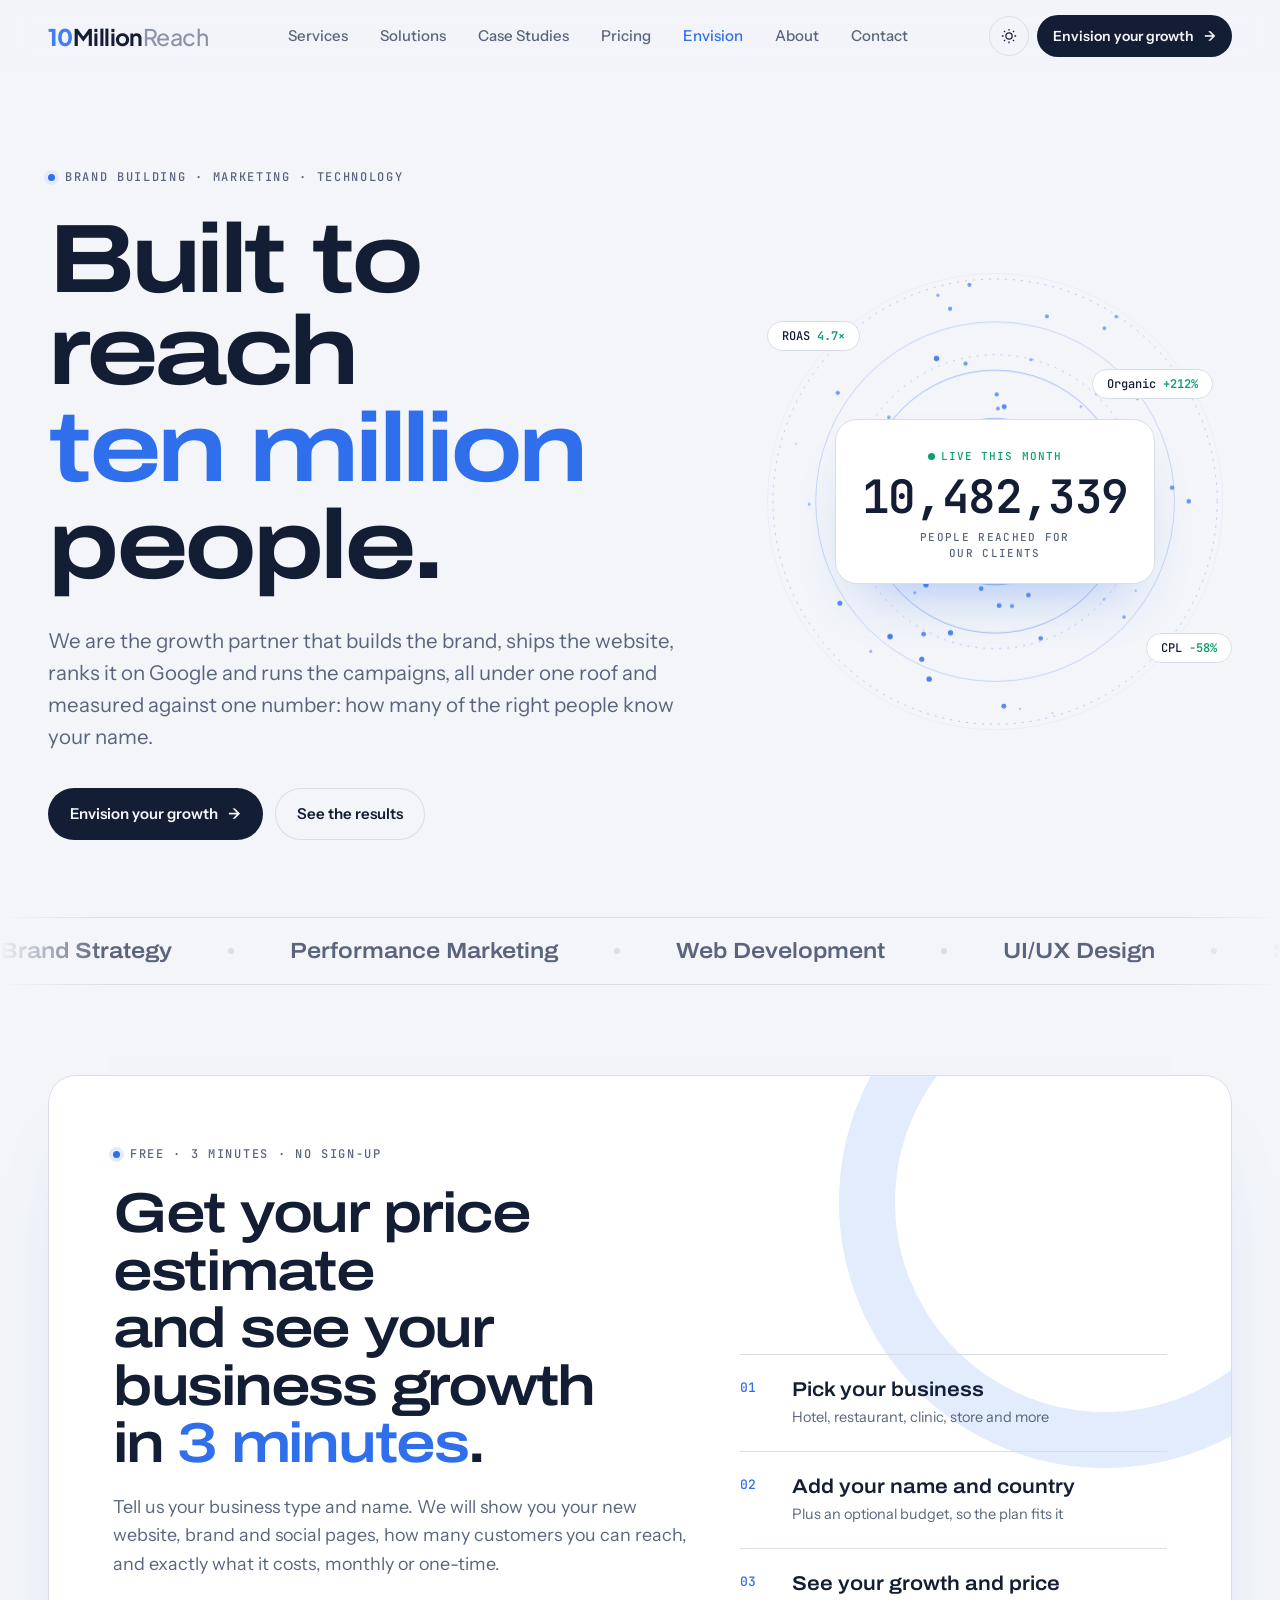
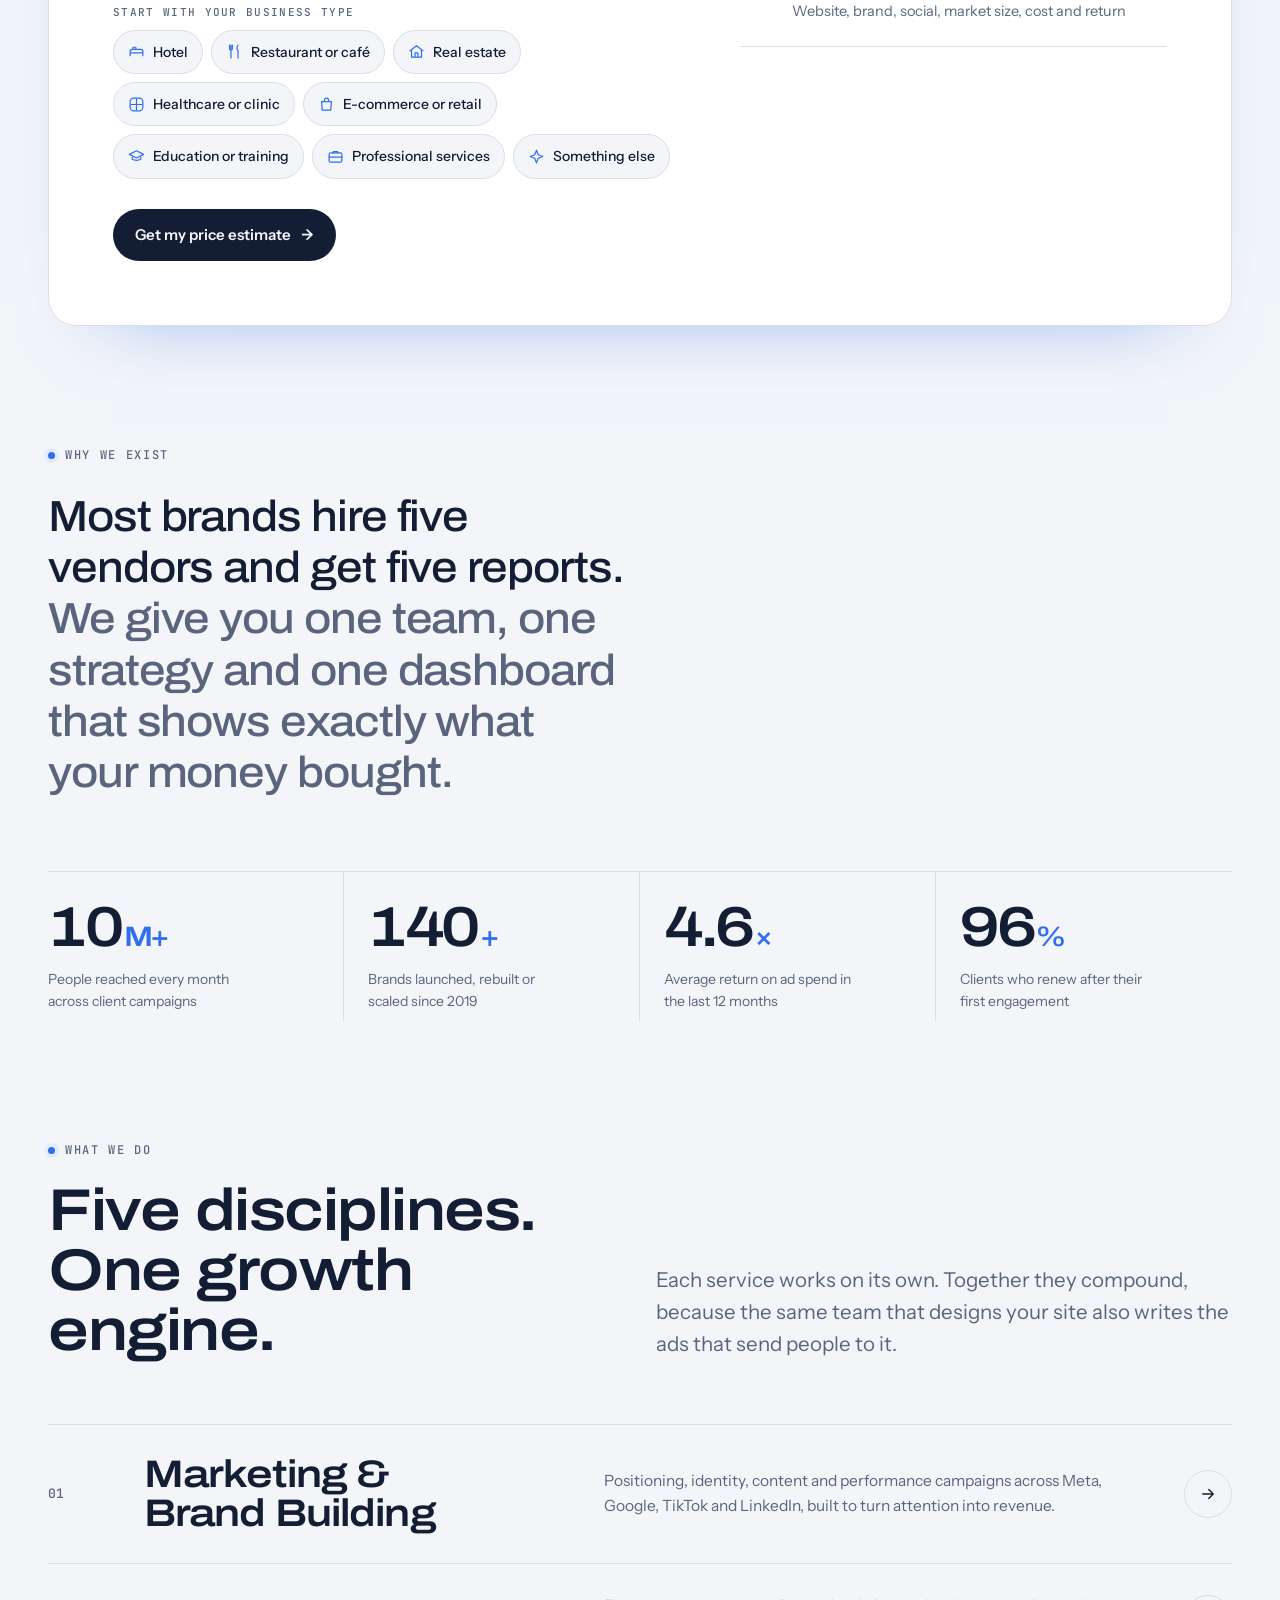
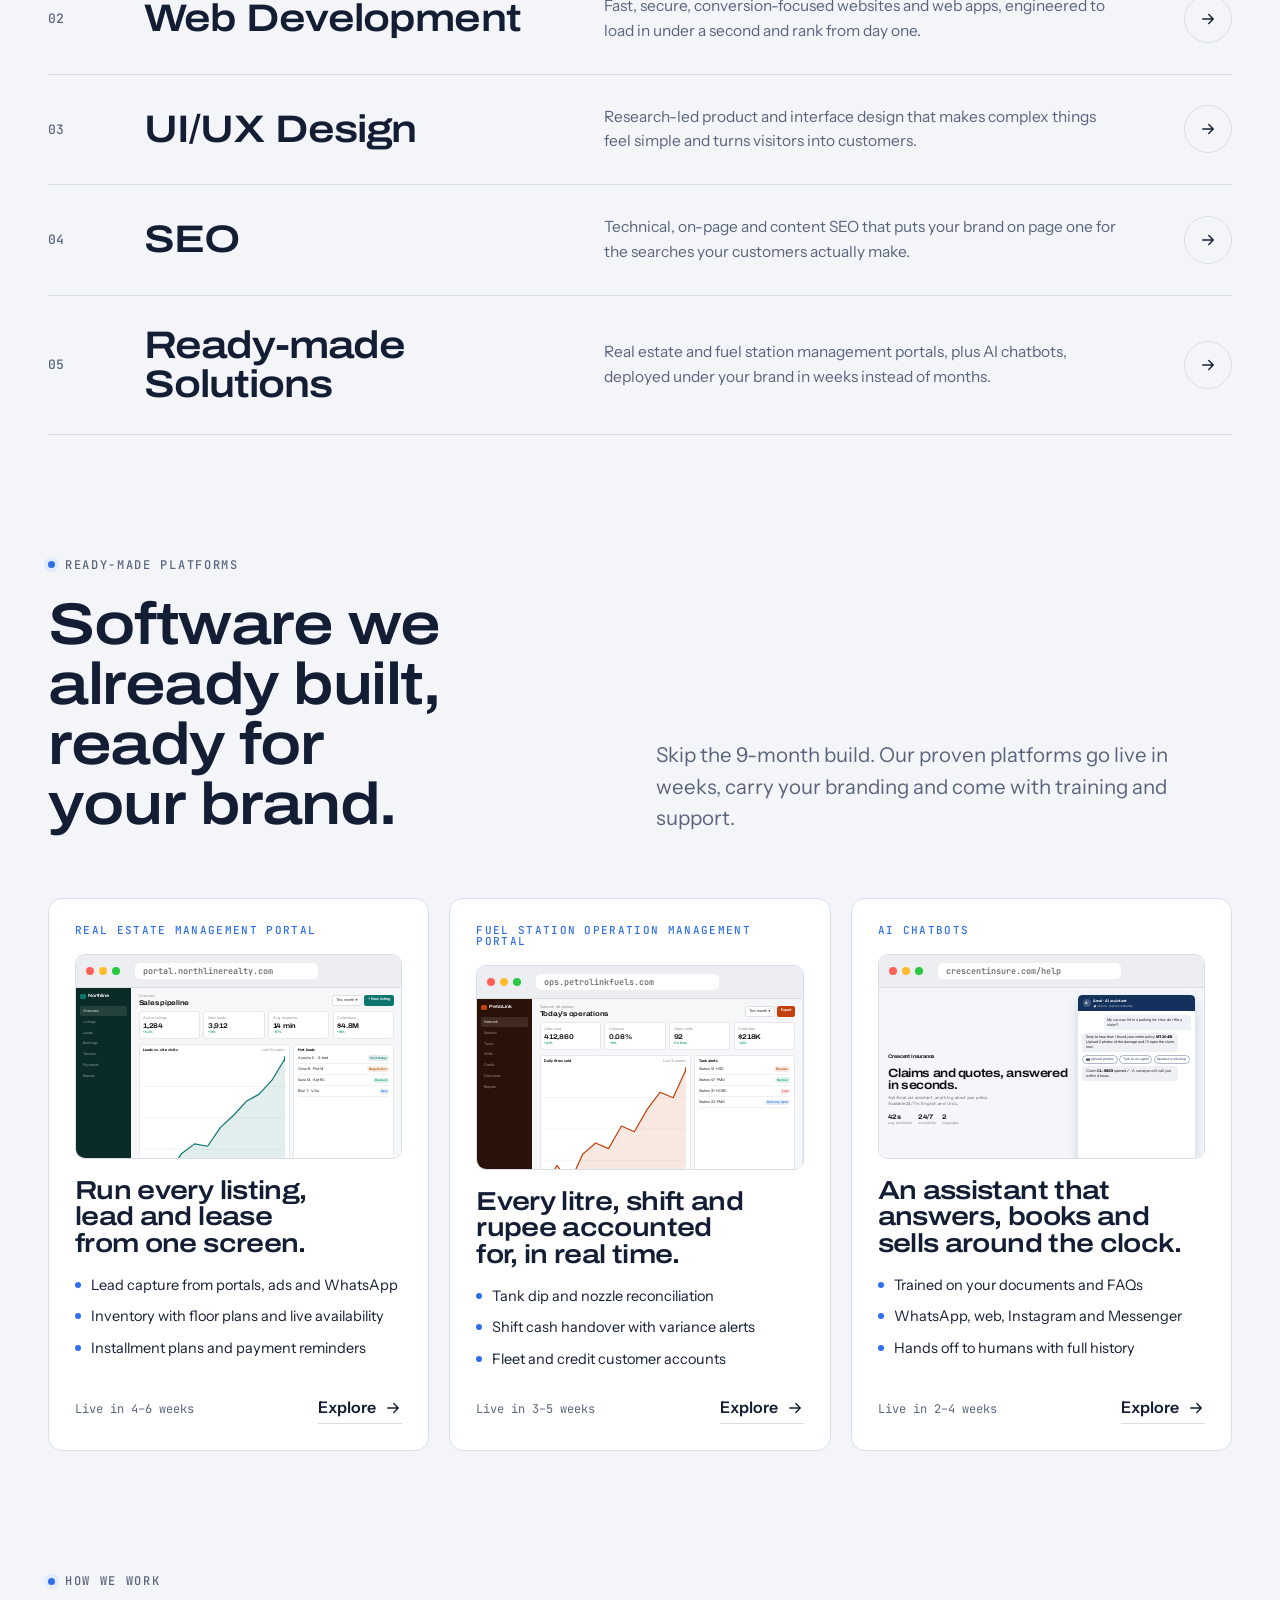
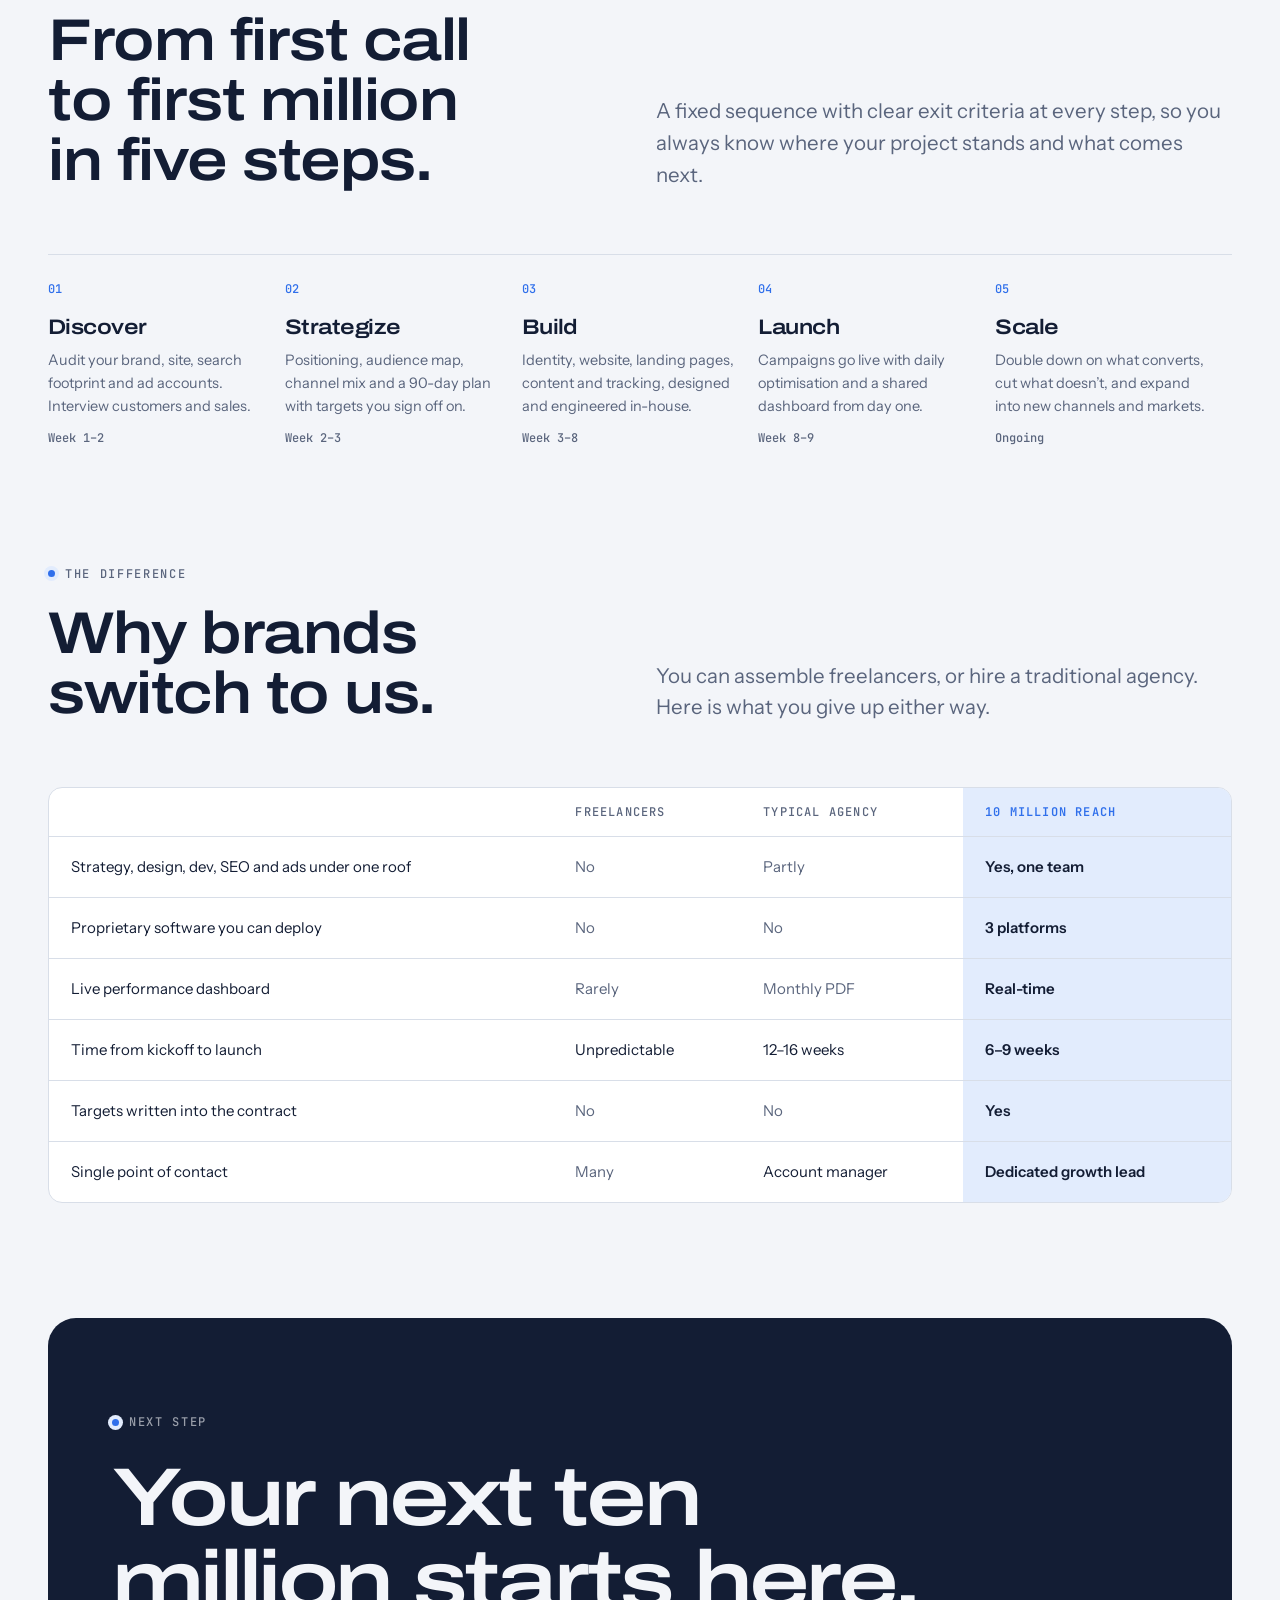
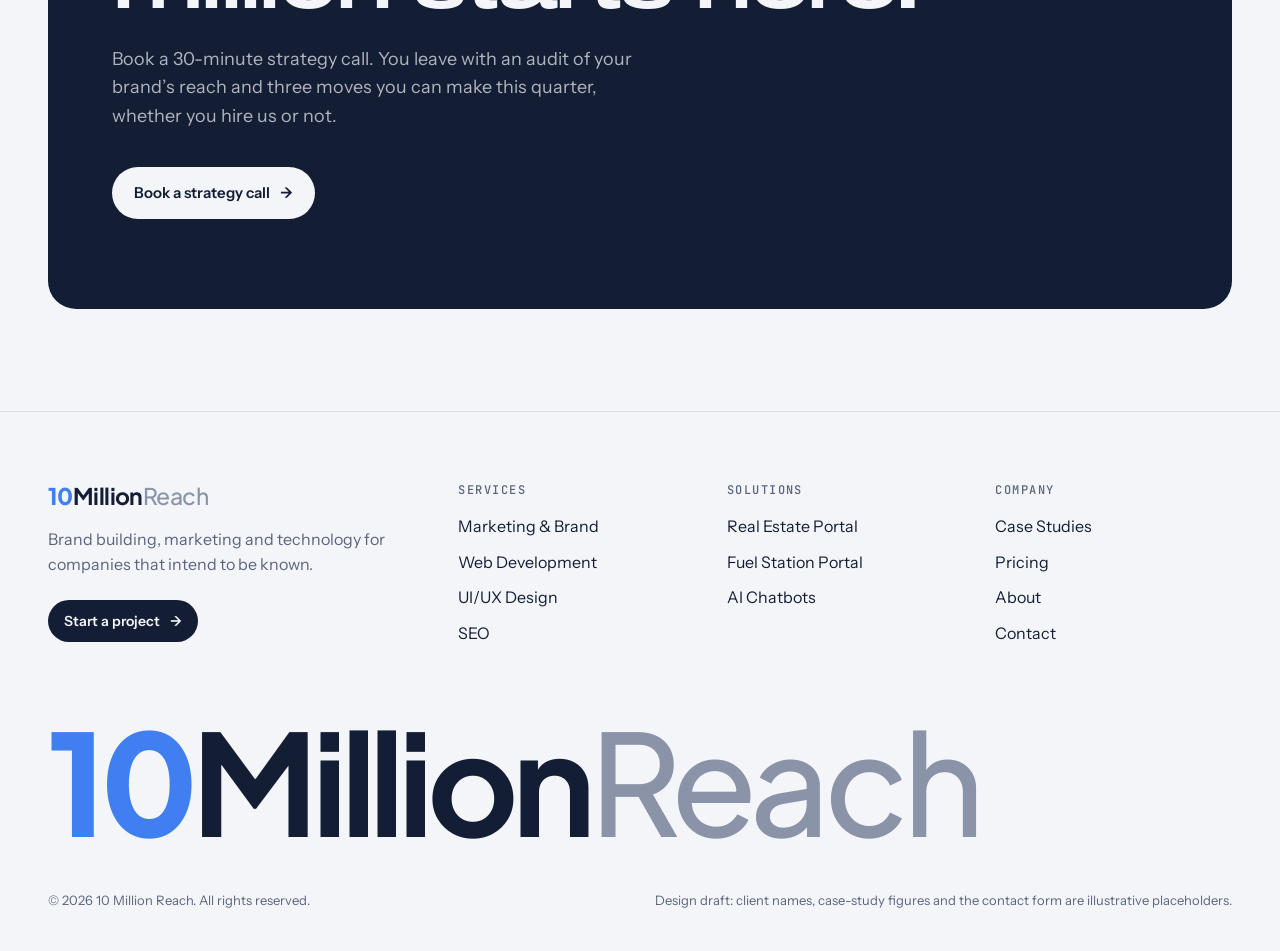
==== commit 8df8a208: "Rename index (9).html to index.html" ====
--- a/index.html
+++ b/index.html
@@ -2037,8 +2037,14 @@
   data._subject=`New brief from ${name}${data.company?' ('+data.company+')':''} — 10millionreach.com`;
   data._replyto=email; data._template='table'; data._captcha='false';
   fetch(FORM_ENDPOINT,{method:'POST',body:JSON.stringify(data),headers:{'Content-Type':'application/json',Accept:'application/json'}})
-    .then(r=>r.json().catch(()=>({})).then(j=>{if(!r.ok||String(j.success)==='false') throw 0; done();}))
-    .catch(()=>{err.textContent='We could not send your brief. Please email contact@10millionreach.com instead.';})
+    .then(r=>r.json().catch(()=>({})).then(j=>{
+      const msg=String(j.message||'');
+      if(r.ok&&String(j.success)!=='false'){done();return;}
+      if(/activat/i.test(msg)){done(); const n=document.createElement('p'); n.className='err'; n.textContent='Site owner: this form is not activated yet. Open the FormSubmit email sent to contact@10millionreach.com and click "Activate Form". Briefs sent before activation are not delivered.'; $('#formDone').appendChild(n); return;}
+      if(/web server/i.test(msg)||location.protocol==='file:'){err.textContent='Briefs can only be sent from the live website address, not from a file opened on your computer.';return;}
+      throw new Error(msg||('HTTP '+r.status));
+    }))
+    .catch(x=>{console.warn('Form error:',x); err.textContent='We could not send your brief. Please email contact@10millionreach.com instead.';})
     .finally(()=>{btn.disabled=false;});
   return;
   $('#doneTitle').textContent=`Thank you, ${name.split(' ')[0]}.`;
